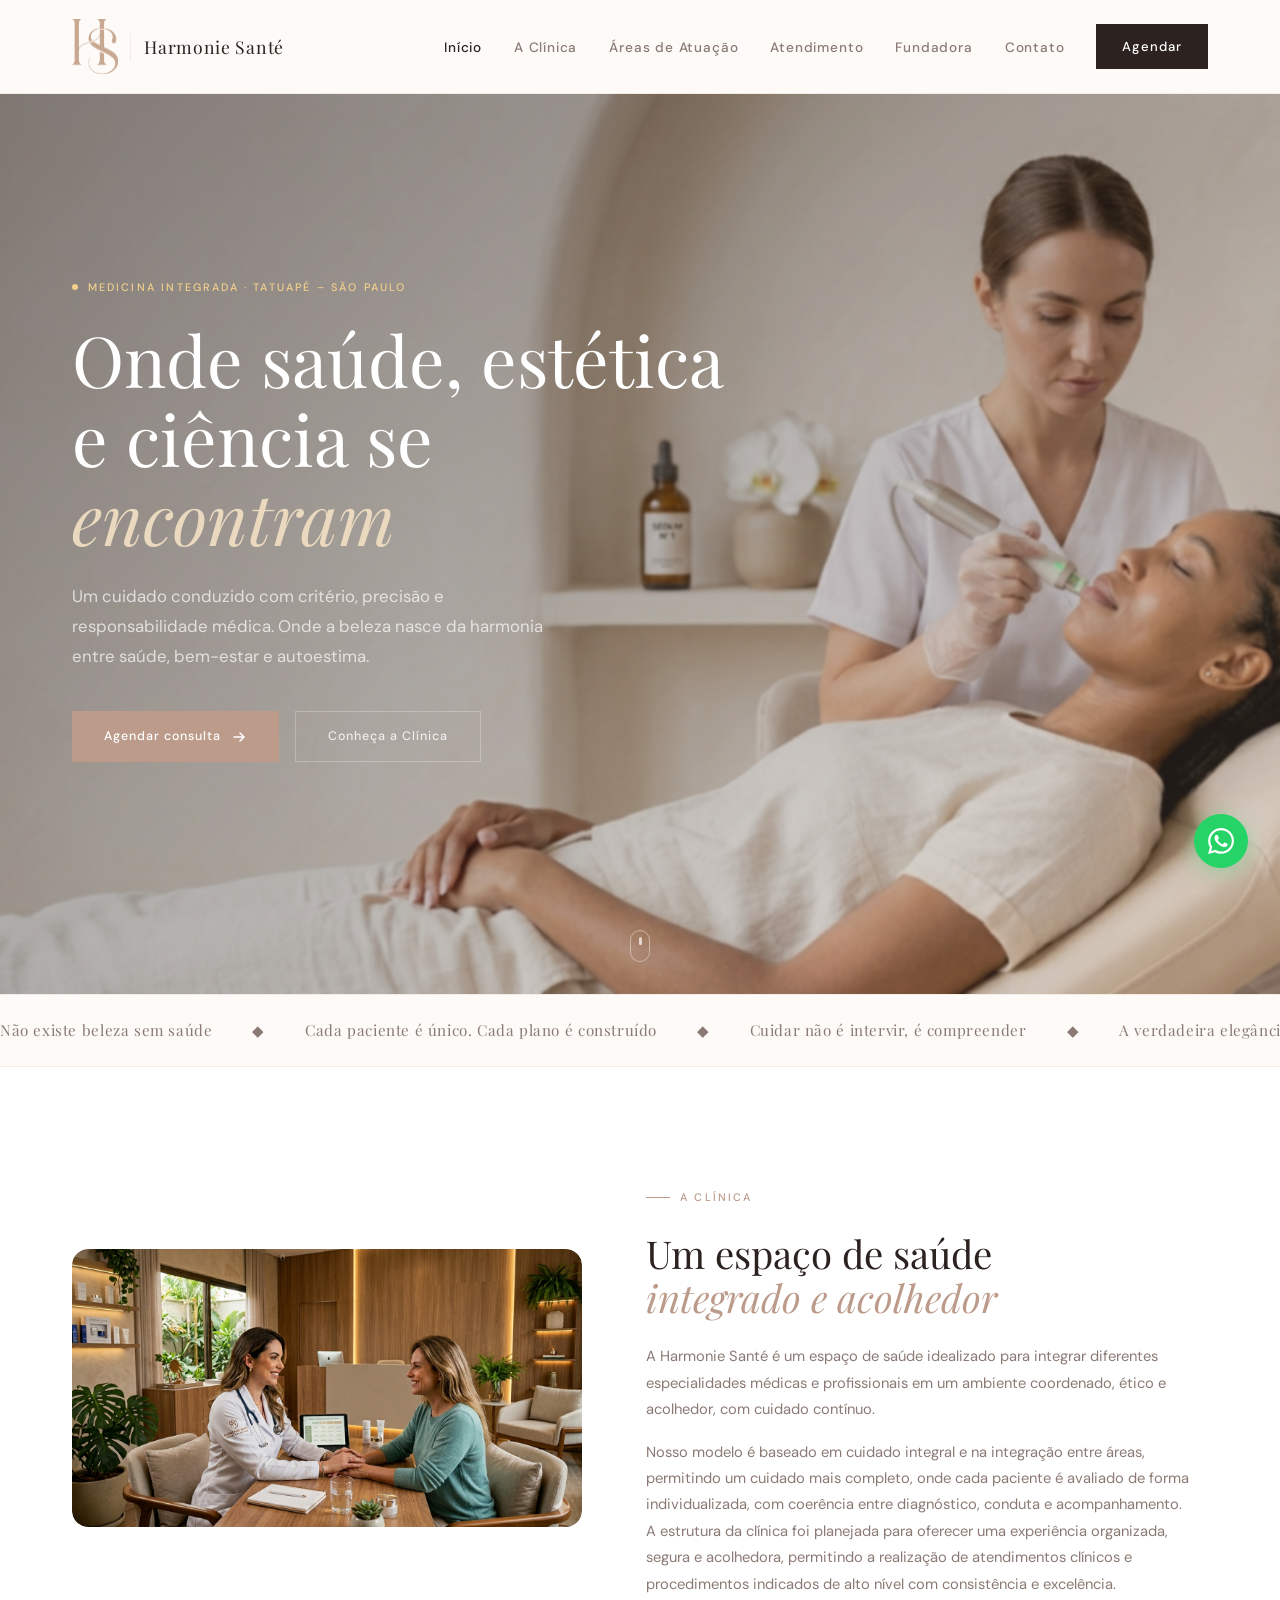
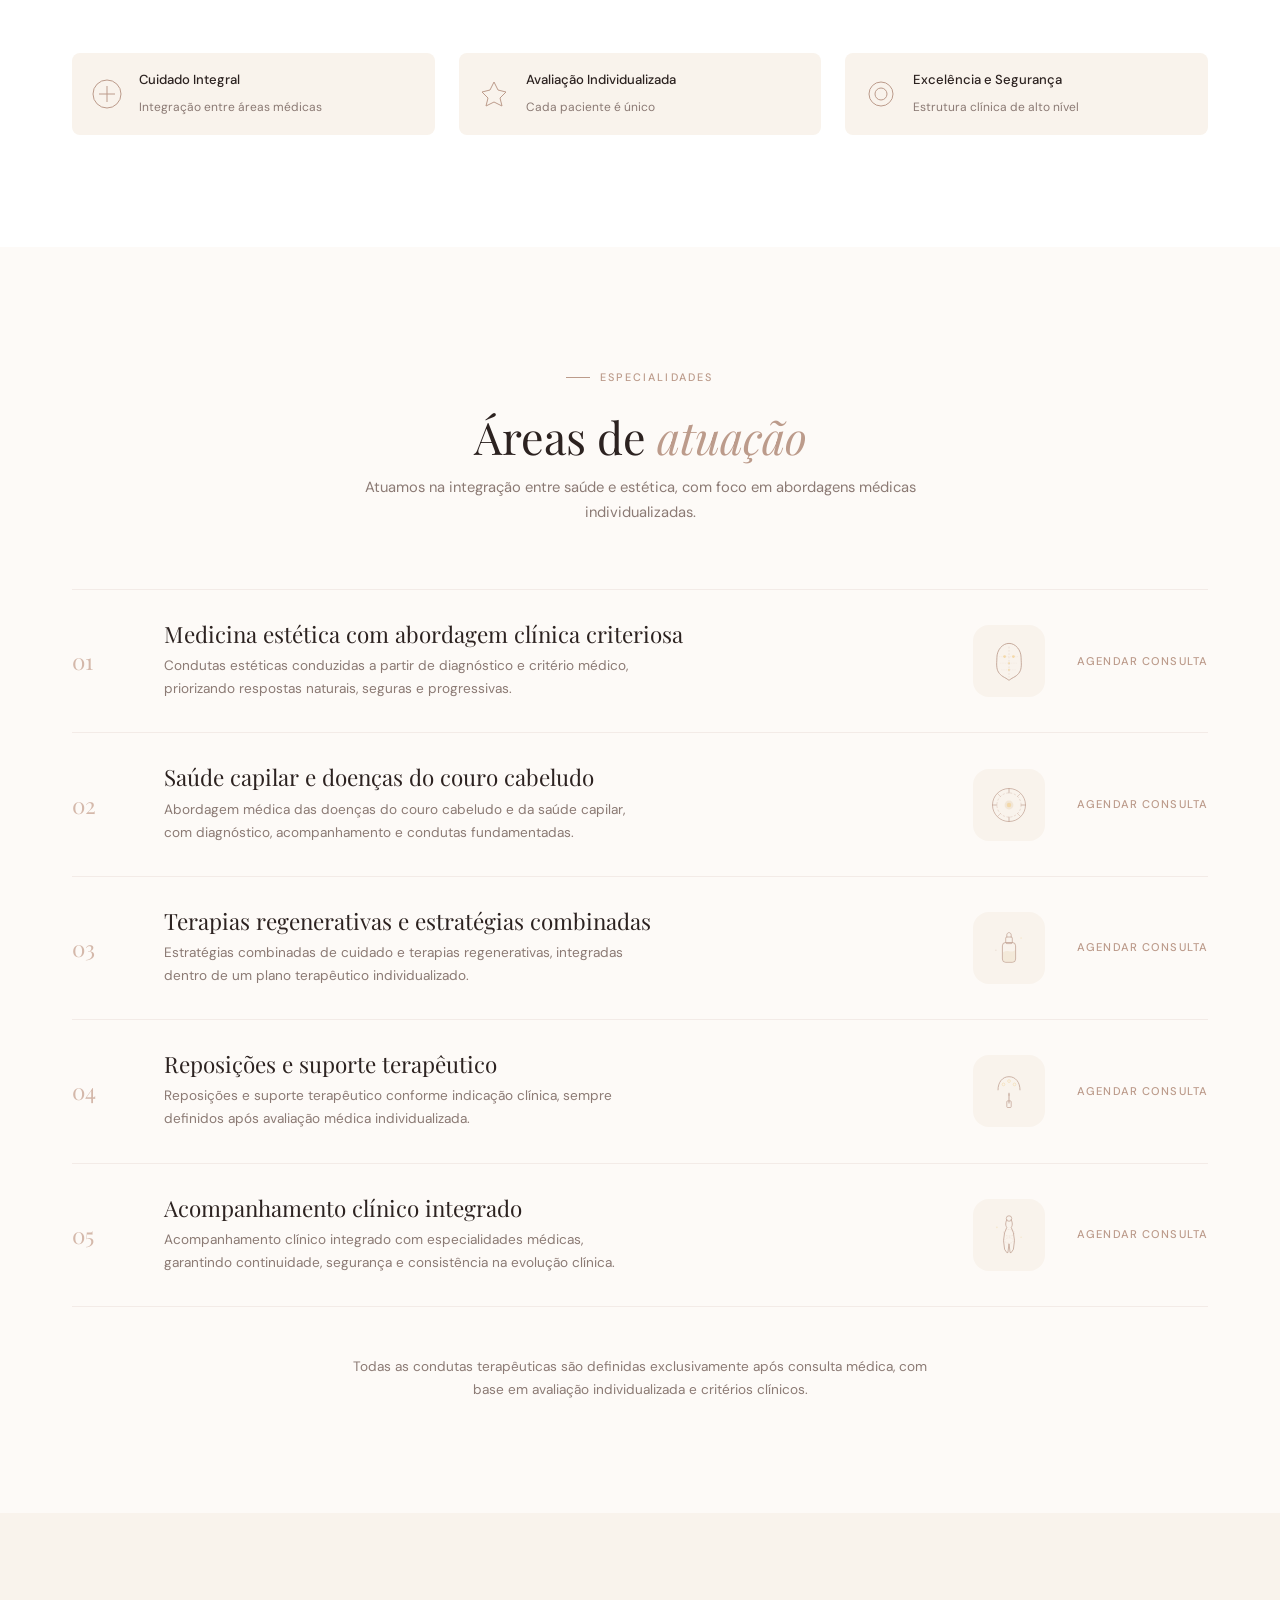
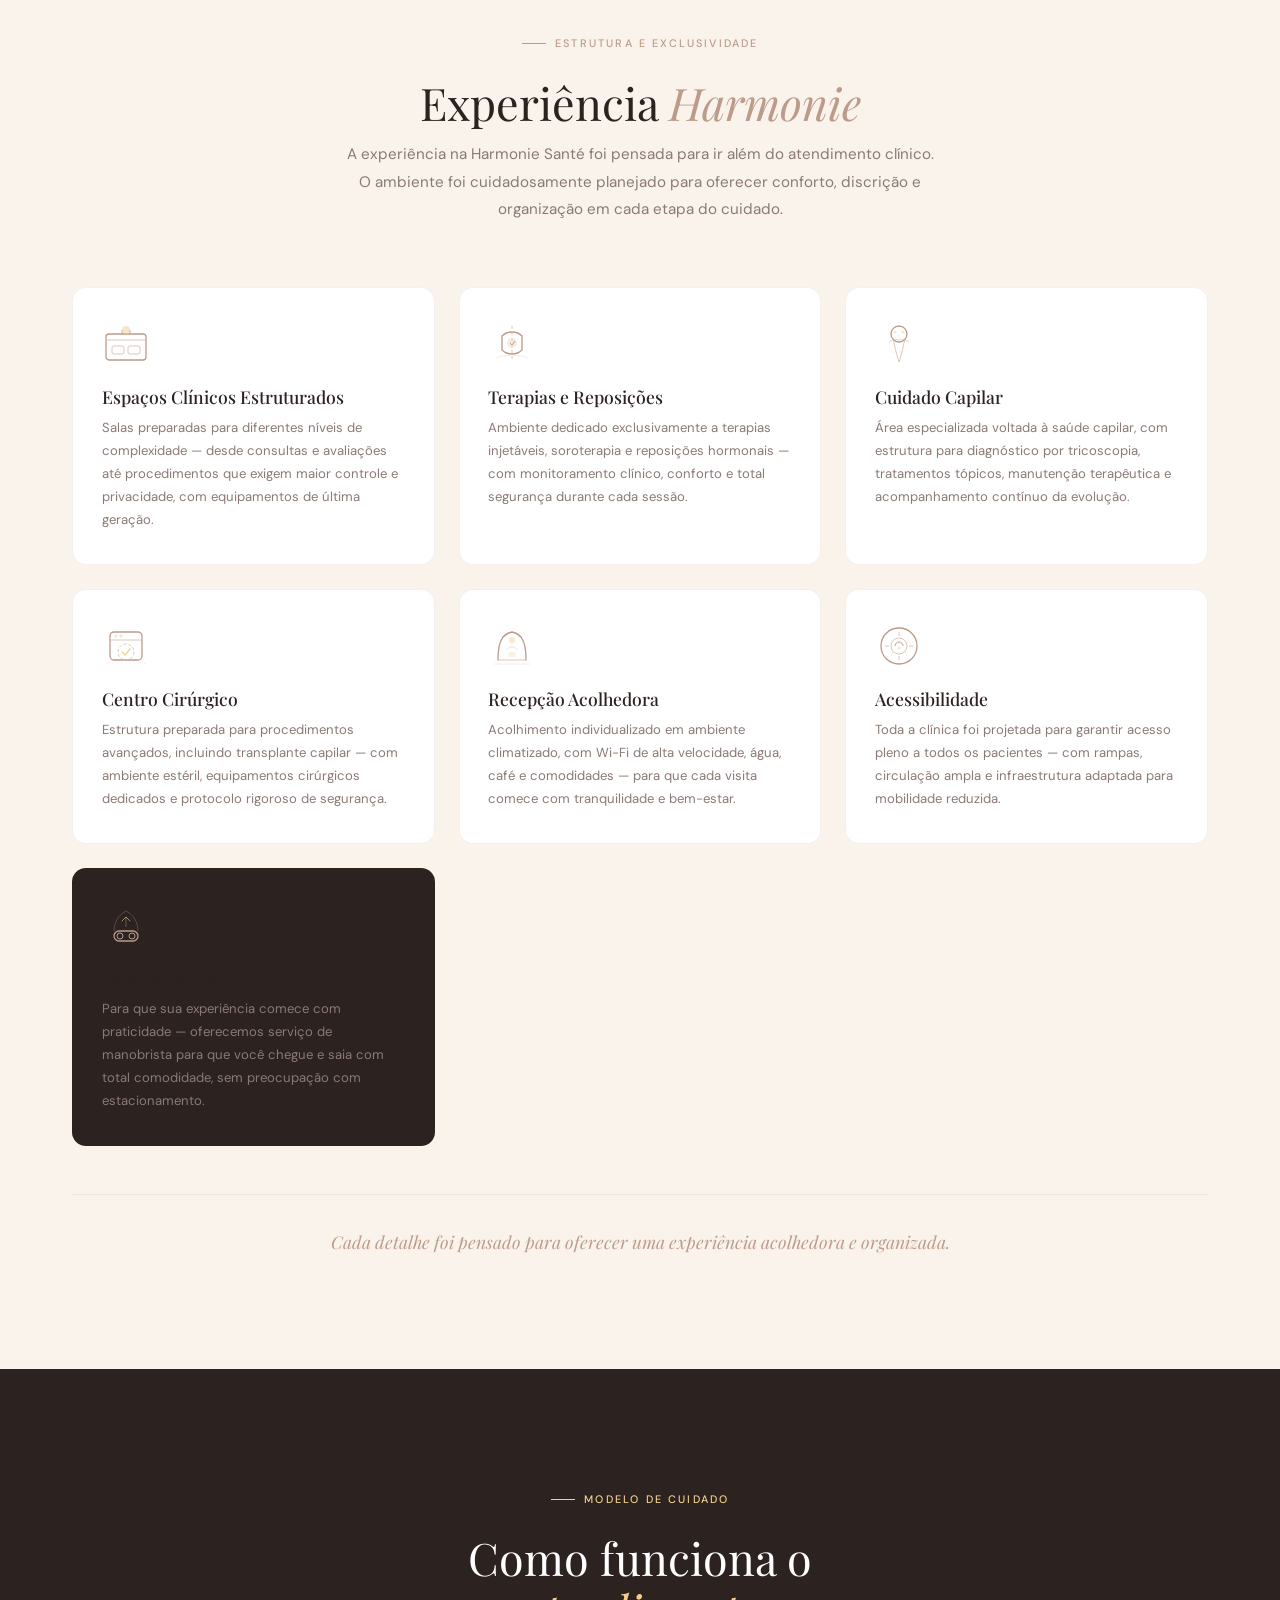
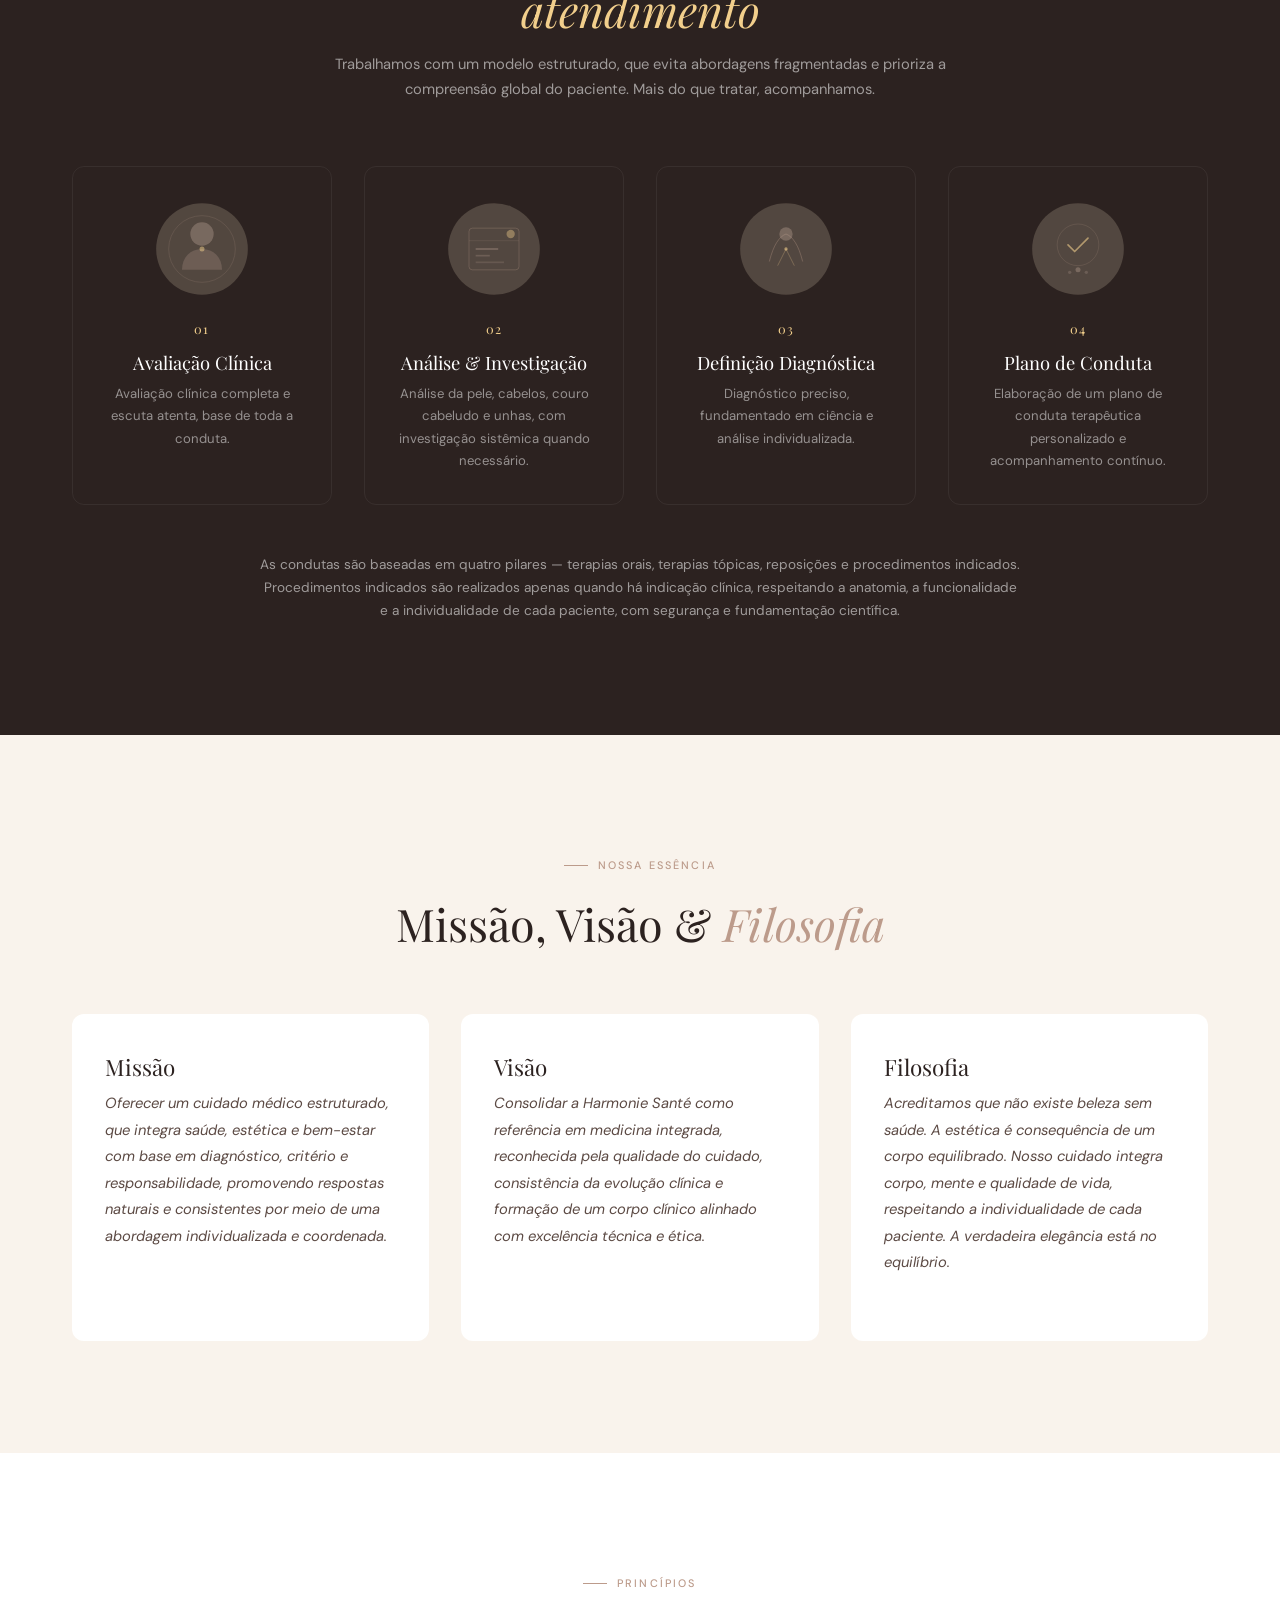
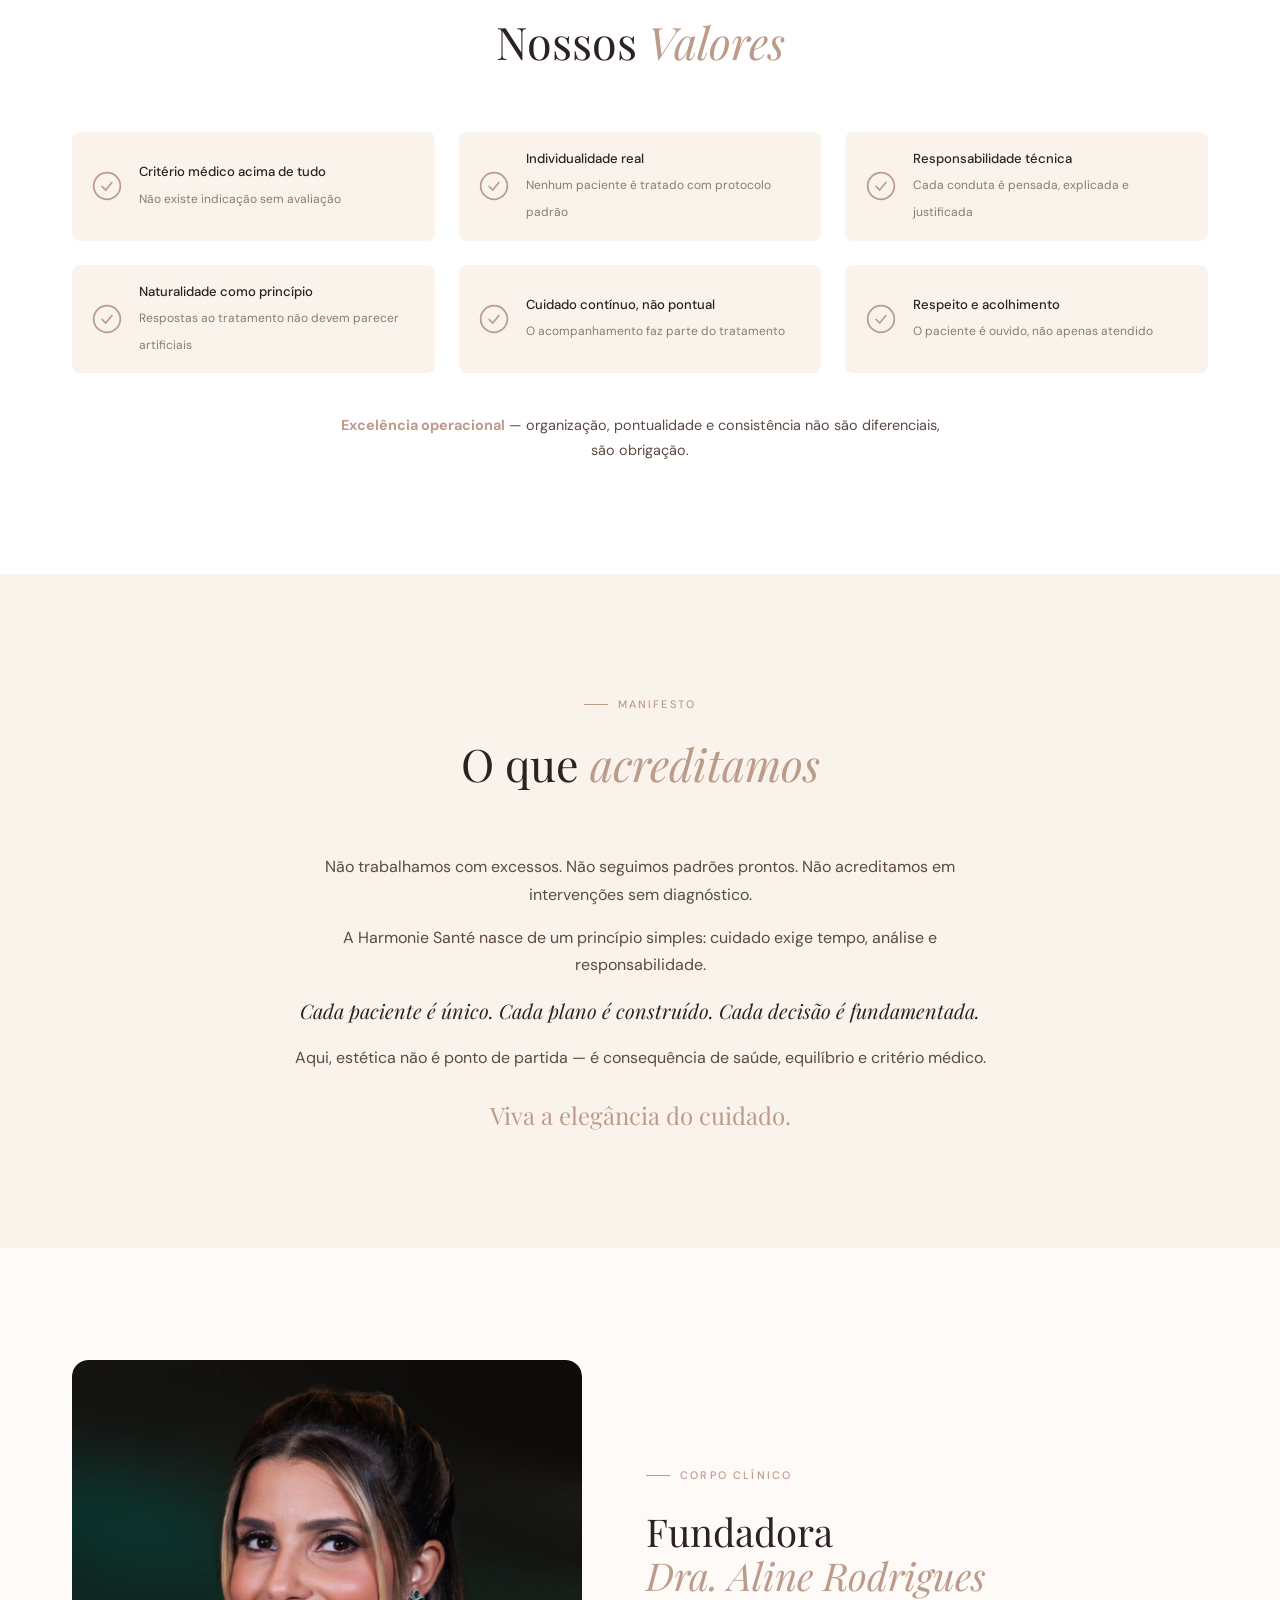
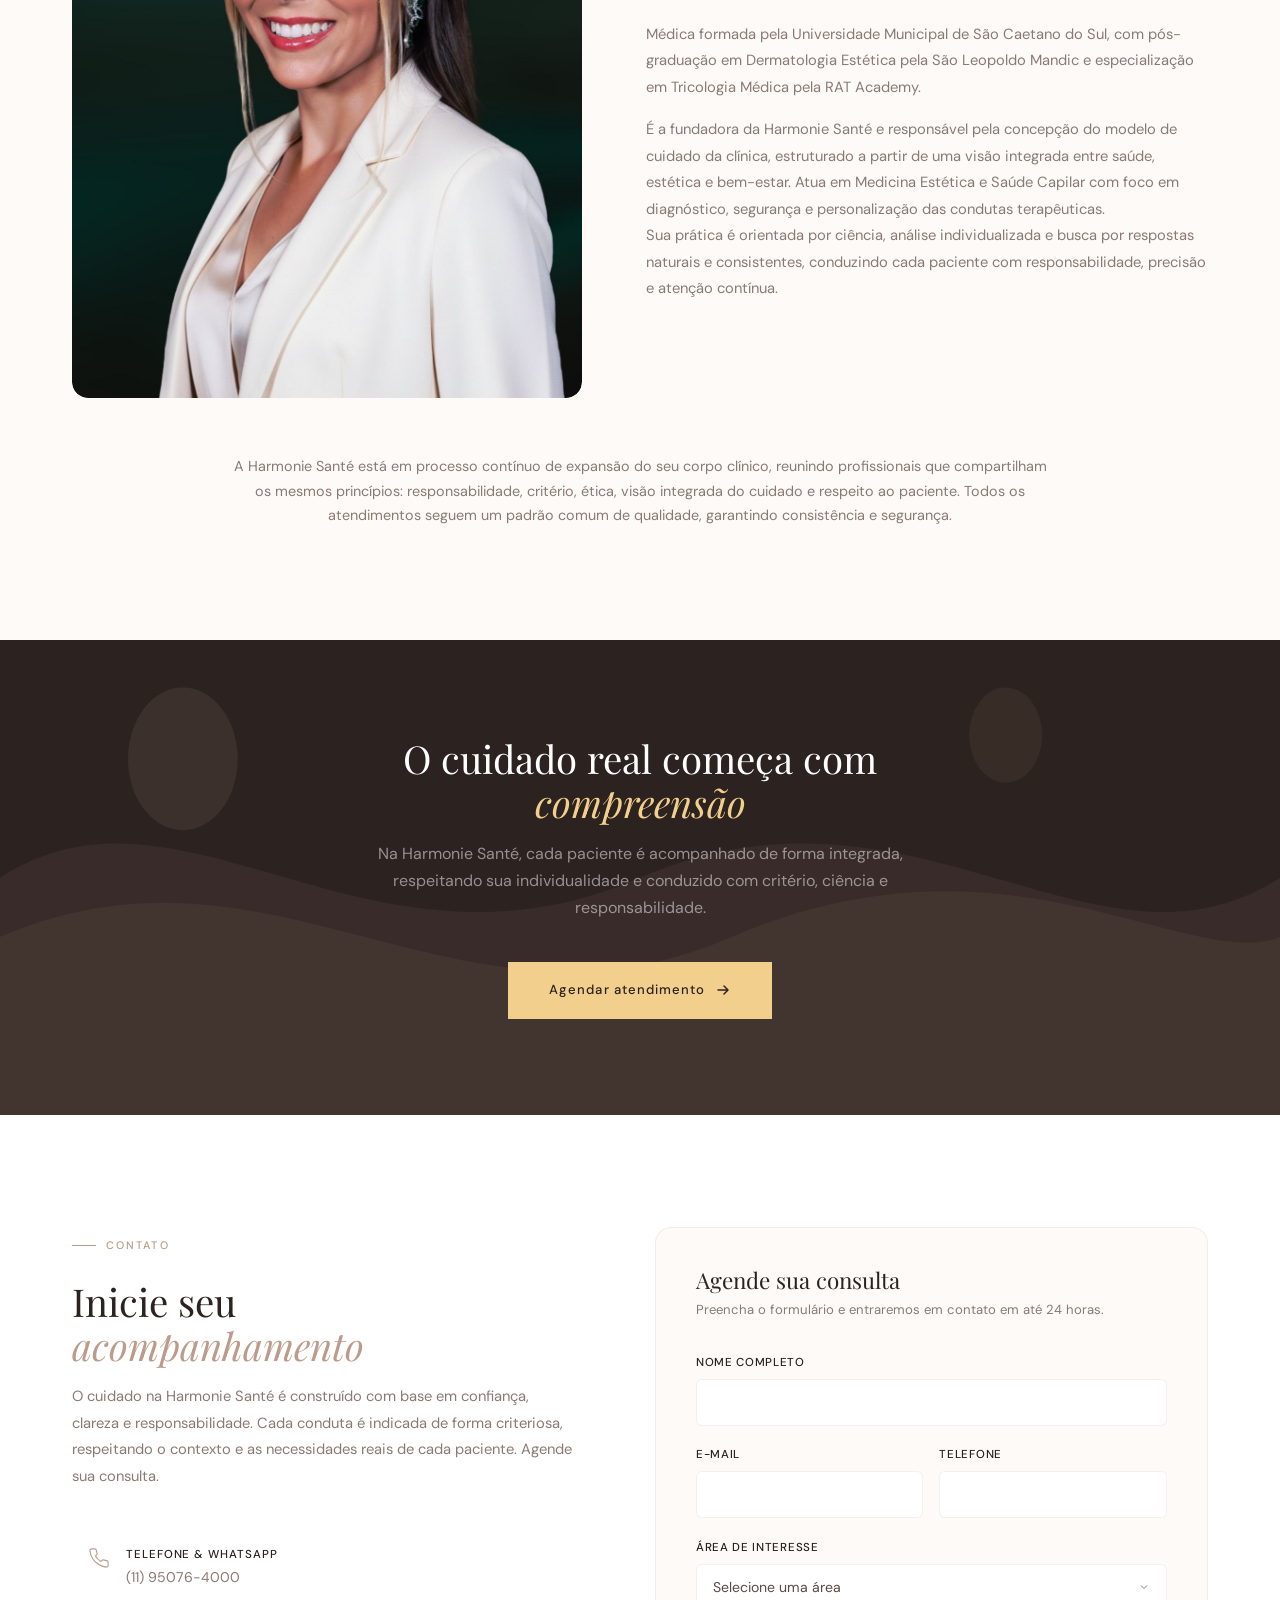
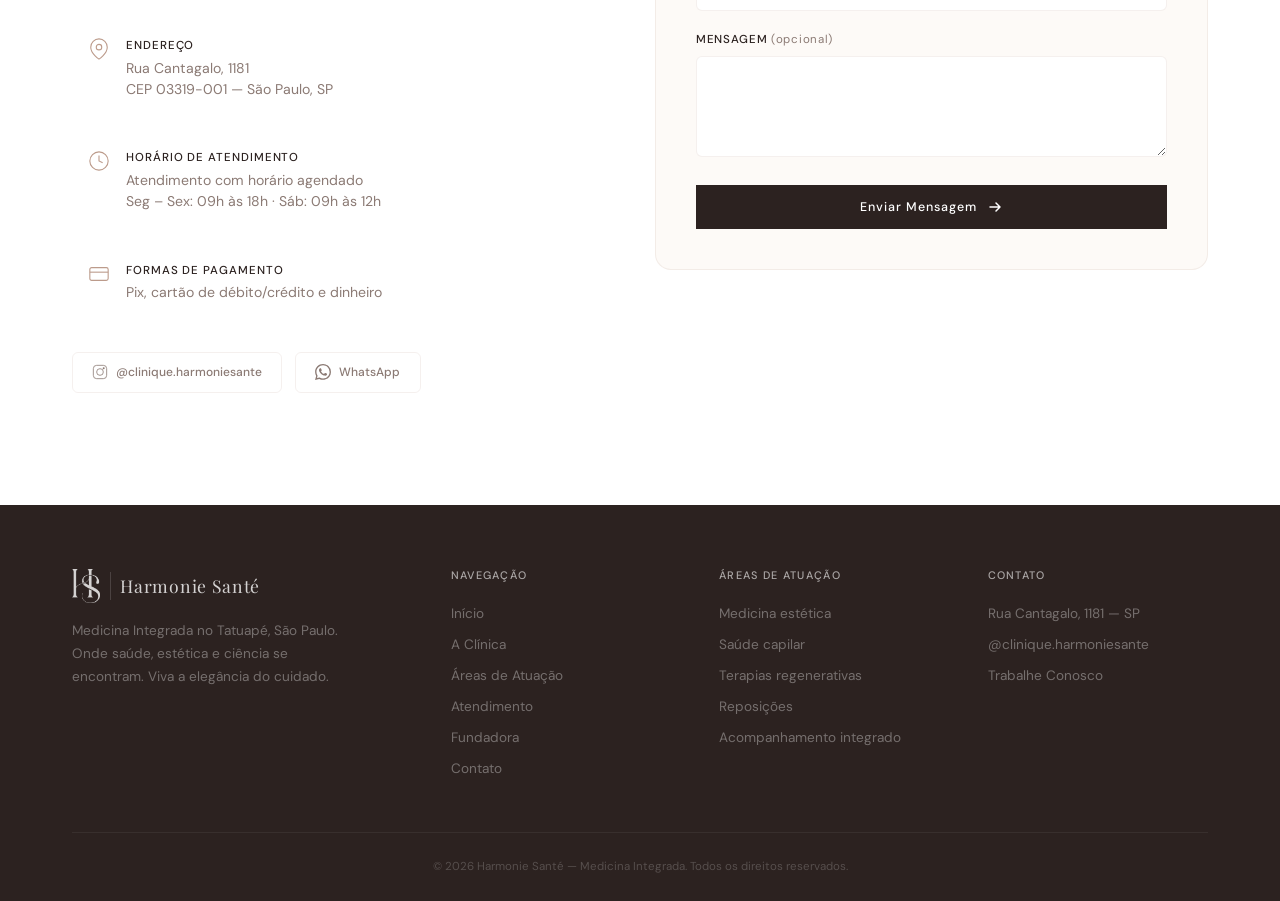
==== site/index.html @ ed38314e "feat: atualiza endereço e WhatsApp da clínica - Endereço: Rua Cantagalo, 1181 - CEP 03319-001 - São " ====
<!DOCTYPE html>
<html lang="pt-BR">
<head>
  <meta charset="UTF-8">
  <meta name="viewport" content="width=device-width, initial-scale=1.0">
  <title>Harmonie Santé | Medicina Integrada</title>
  <meta name="description" content="Harmonie Santé — Medicina Integrada no Tatuapé, São Paulo. Onde saúde, estética e ciência se encontram em um cuidado conduzido com critério, precisão e responsabilidade médica.">
  <meta name="keywords" content="Harmonie Santé, Medicina Integrada, Tatuapé, Clínica Médica, Tricologia Médica, Saúde Capilar, Dra Aline Rodrigues">
  <link rel="preconnect" href="https://fonts.googleapis.com">
  <link rel="preconnect" href="https://fonts.gstatic.com" crossorigin>
  <link href="https://fonts.googleapis.com/css2?family=Playfair+Display:ital,wght@0,300;0,400;0,500;0,600;0,700;1,400;1,500&family=DM+Sans:ital,wght@0,300;0,400;0,500;1,300;1,400&display=swap" rel="stylesheet">
  <link rel="stylesheet" href="css/style.css">
</head>
<body>

  <!-- Cursor Glow -->
  <div class="cursor-glow" id="cursorGlow"></div>

  <!-- Navigation -->
  <header id="header">
    <nav class="navbar">
      <a href="#home" class="logo">
        <img src="../Clínica Aline/Marca dágua/Curva (2).png" alt="Harmonie Santé" class="logo-icon">
        <span class="logo-divider"></span>
        <span class="logo-text">Harmonie Santé</span>
      </a>
      <button class="nav-toggle" id="navToggle" aria-label="Menu">
        <span></span>
        <span></span>
      </button>
      <ul class="nav-links" id="navLinks">
        <li><a href="#home" class="active">Início</a></li>
        <li><a href="#about">A Clínica</a></li>
        <li><a href="#areas">Áreas de Atuação</a></li>
        <li><a href="#method">Atendimento</a></li>
        <li><a href="#fundadora">Fundadora</a></li>
        <li><a href="#contact">Contato</a></li>
      </ul>
      <a href="#contact" class="nav-cta">Agendar</a>
    </nav>
  </header>

  <!-- Mobile Menu Overlay -->
  <div class="mobile-menu" id="mobileMenu">
    <div class="mobile-menu-content">
      <ul>
        <li><a href="#home">Início</a></li>
        <li><a href="#about">A Clínica</a></li>
        <li><a href="#areas">Áreas de Atuação</a></li>
        <li><a href="#method">Atendimento</a></li>
        <li><a href="#fundadora">Fundadora</a></li>
        <li><a href="#contact">Contato</a></li>
      </ul>
      <a href="#contact" class="btn btn-primary">Agendar consulta</a>
    </div>
  </div>

  <!-- Hero Section -->
  <section id="home" class="hero">
    <img src="../Clínica Aline/Marca dágua/Hero 1.png" alt="" class="hero-bg-img" aria-hidden="true">
    <div class="hero-overlay"></div>

    <div class="hero-content" data-reveal>
      <div class="hero-tag">
        <span class="tag-dot"></span>
        Medicina Integrada &middot; Tatuapé – São Paulo
      </div>
      <h1>
        Onde saúde, estética<br>
        e ciência se<br>
        <em>encontram</em>
      </h1>
      <p class="hero-desc">Um cuidado conduzido com critério, precisão e responsabilidade médica. Onde a beleza nasce da harmonia entre saúde, bem-estar e autoestima.</p>
      <div class="hero-btns">
        <a href="#contact" class="btn btn-primary">
          <span>Agendar consulta</span>
          <svg width="16" height="16" viewBox="0 0 16 16" fill="none"><path d="M3 8h10M9 4l4 4-4 4" stroke="currentColor" stroke-width="1.5" stroke-linecap="round" stroke-linejoin="round"/></svg>
        </a>
        <a href="#about" class="btn btn-ghost">Conheça a Clínica</a>
      </div>
    </div>

    <div class="hero-scroll-indicator">
      <div class="scroll-mouse">
        <div class="scroll-dot"></div>
      </div>
    </div>
  </section>

  <!-- Marquee (Slogans) -->
  <div class="marquee-section">
    <div class="marquee-track">
      <div class="marquee-content">
        <span>Não existe beleza sem saúde</span><span class="marquee-dot">◆</span>
        <span>Cada paciente é único. Cada plano é construído</span><span class="marquee-dot">◆</span>
        <span>Cuidar não é intervir, é compreender</span><span class="marquee-dot">◆</span>
        <span>A verdadeira elegância está no equilíbrio</span><span class="marquee-dot">◆</span>
        <span>Não existe beleza sem saúde</span><span class="marquee-dot">◆</span>
        <span>Cada paciente é único. Cada plano é construído</span><span class="marquee-dot">◆</span>
        <span>Cuidar não é intervir, é compreender</span><span class="marquee-dot">◆</span>
        <span>A verdadeira elegância está no equilíbrio</span><span class="marquee-dot">◆</span>
      </div>
    </div>
  </div>

  <!-- A Clínica -->
  <section id="about" class="section about">
    <div class="container">
      <div class="about-top" data-reveal>
        <div class="about-visual">
          <div class="about-card-art">
            <img src="../Clínica Aline/Marca dágua/Onde a ciência.png" alt="Harmonie Santé — onde a ciência encontra a arte do cuidar" class="about-img">
          </div>
        </div>
        <div class="about-text">
          <span class="section-tag">A Clínica</span>
          <h2>Um espaço de saúde<br><em>integrado e acolhedor</em></h2>
          <p class="about-lead">A Harmonie Santé é um espaço de saúde idealizado para integrar diferentes especialidades médicas e profissionais em um ambiente coordenado, ético e acolhedor, com cuidado contínuo.</p>
          <p>Nosso modelo é baseado em cuidado integral e na integração entre áreas, permitindo um cuidado mais completo, onde cada paciente é avaliado de forma individualizada, com coerência entre diagnóstico, conduta e acompanhamento.</p>
          <p>A estrutura da clínica foi planejada para oferecer uma experiência organizada, segura e acolhedora, permitindo a realização de atendimentos clínicos e procedimentos indicados de alto nível com consistência e excelência.</p>
        </div>
      </div>
      <div class="about-features" data-reveal>
        <div class="about-feat">
          <div class="feat-icon">
            <svg viewBox="0 0 32 32" fill="none"><circle cx="16" cy="16" r="14" stroke="currentColor" stroke-width="1"/><path d="M16 8v16M8 16h16" stroke="currentColor" stroke-width="1"/></svg>
          </div>
          <div>
            <strong>Cuidado Integral</strong>
            <span>Integração entre áreas médicas</span>
          </div>
        </div>
        <div class="about-feat">
          <div class="feat-icon">
            <svg viewBox="0 0 32 32" fill="none"><path d="M16 4L20 12L28 14L22 20L24 28L16 24L8 28L10 20L4 14L12 12Z" stroke="currentColor" stroke-width="1" fill="none"/></svg>
          </div>
          <div>
            <strong>Avaliação Individualizada</strong>
            <span>Cada paciente é único</span>
          </div>
        </div>
        <div class="about-feat">
          <div class="feat-icon">
            <svg viewBox="0 0 32 32" fill="none"><rect x="4" y="4" width="24" height="24" rx="12" stroke="currentColor" stroke-width="1"/><circle cx="16" cy="16" r="6" stroke="currentColor" stroke-width="1"/></svg>
          </div>
          <div>
            <strong>Excelência e Segurança</strong>
            <span>Estrutura clínica de alto nível</span>
          </div>
        </div>
      </div>
    </div>
  </section>

  <!-- Áreas de Atuação -->
  <section id="areas" class="section services">
    <div class="container">
      <div class="section-header" data-reveal>
        <span class="section-tag">Especialidades</span>
        <h2>Áreas de <em>atuação</em></h2>
        <p style="font-size:0.92rem;color:var(--text-light);margin-top:0.8rem;">Atuamos na integração entre saúde e estética, com foco em abordagens médicas individualizadas.</p>
      </div>
      <div class="services-list">

        <div class="service-row" data-reveal>
          <div class="service-num">01</div>
          <div class="service-info">
            <h3>Medicina estética com abordagem clínica criteriosa</h3>
            <p>Condutas estéticas conduzidas a partir de diagnóstico e critério médico, priorizando respostas naturais, seguras e progressivas.</p>
          </div>
          <div class="service-icon-wrap">
            <svg class="service-icon" viewBox="0 0 80 80" fill="none" xmlns="http://www.w3.org/2000/svg">
              <path d="M40 8C28 8 18 20 18 34C18 40 17 46 18 52C19 60 24 66 32 70C36 72 38 74 40 75C42 74 44 72 48 70C56 66 61 60 62 52C63 46 62 40 62 34C62 20 52 8 40 8Z" stroke="#BC9B8B" stroke-width="1.5" fill="none"/>
              <line x1="40" y1="14" x2="40" y2="70" stroke="#D4B8AA" stroke-width="0.6" stroke-dasharray="3 3"/>
              <line x1="22" y1="32" x2="58" y2="32" stroke="#D4B8AA" stroke-width="0.5" stroke-dasharray="2 2" opacity="0.5"/>
              <line x1="24" y1="44" x2="56" y2="44" stroke="#D4B8AA" stroke-width="0.5" stroke-dasharray="2 2" opacity="0.5"/>
              <line x1="26" y1="56" x2="54" y2="56" stroke="#D4B8AA" stroke-width="0.5" stroke-dasharray="2 2" opacity="0.5"/>
              <circle cx="32" cy="32" r="2.5" fill="#F2CF8C" opacity="0.7"/>
              <circle cx="48" cy="32" r="2.5" fill="#F2CF8C" opacity="0.7"/>
              <circle cx="40" cy="44" r="2" fill="#F2CF8C" opacity="0.5"/>
              <circle cx="40" cy="56" r="2" fill="#F2CF8C" opacity="0.5"/>
            </svg>
          </div>
          <a href="#contact" class="service-cta">Agendar consulta</a>
        </div>

        <div class="service-row" data-reveal>
          <div class="service-num">02</div>
          <div class="service-info">
            <h3>Saúde capilar e doenças do couro cabeludo</h3>
            <p>Abordagem médica das doenças do couro cabeludo e da saúde capilar, com diagnóstico, acompanhamento e condutas fundamentadas.</p>
          </div>
          <div class="service-icon-wrap">
            <svg class="service-icon" viewBox="0 0 80 80" fill="none" xmlns="http://www.w3.org/2000/svg">
              <circle cx="40" cy="40" r="30" stroke="#BC9B8B" stroke-width="1.2" fill="none"/>
              <circle cx="40" cy="40" r="22" stroke="#D4B8AA" stroke-width="0.8" stroke-dasharray="4 3" fill="none"/>
              <path d="M40 10V18" stroke="#BC9B8B" stroke-width="1.2" stroke-linecap="round"/>
              <path d="M40 62V70" stroke="#BC9B8B" stroke-width="1.2" stroke-linecap="round"/>
              <path d="M10 40H18" stroke="#BC9B8B" stroke-width="1.2" stroke-linecap="round"/>
              <path d="M62 40H70" stroke="#BC9B8B" stroke-width="1.2" stroke-linecap="round"/>
              <path d="M18.8 18.8L24.4 24.4" stroke="#D4B8AA" stroke-width="1" stroke-linecap="round"/>
              <path d="M55.6 55.6L61.2 61.2" stroke="#D4B8AA" stroke-width="1" stroke-linecap="round"/>
              <path d="M18.8 61.2L24.4 55.6" stroke="#D4B8AA" stroke-width="1" stroke-linecap="round"/>
              <path d="M55.6 24.4L61.2 18.8" stroke="#D4B8AA" stroke-width="1" stroke-linecap="round"/>
              <circle cx="40" cy="40" r="8" fill="#EBD9BF" opacity="0.5"/>
              <circle cx="40" cy="40" r="4" fill="#F2CF8C" opacity="0.6"/>
            </svg>
          </div>
          <a href="#contact" class="service-cta">Agendar consulta</a>
        </div>

        <div class="service-row" data-reveal>
          <div class="service-num">03</div>
          <div class="service-info">
            <h3>Terapias regenerativas e estratégias combinadas</h3>
            <p>Estratégias combinadas de cuidado e terapias regenerativas, integradas dentro de um plano terapêutico individualizado.</p>
          </div>
          <div class="service-icon-wrap">
            <svg class="service-icon" viewBox="0 0 80 80" fill="none" xmlns="http://www.w3.org/2000/svg">
              <rect x="28" y="30" width="24" height="36" rx="6" stroke="#BC9B8B" stroke-width="1.3" fill="none"/>
              <rect x="34" y="20" width="12" height="12" rx="2" stroke="#BC9B8B" stroke-width="1.2" fill="none"/>
              <path d="M36 20V16C36 14 38 12 40 12C42 12 44 14 44 16V20" stroke="#BC9B8B" stroke-width="1.2" fill="none" stroke-linecap="round"/>
              <path d="M29 48C29 48 34 44 40 46C46 48 51 44 51 44V60C51 63.3 48.3 66 45 66H35C31.7 66 29 63.3 29 60V48Z" fill="#EBD9BF" opacity="0.4"/>
              <circle cx="62" cy="22" r="1.5" fill="#F2CF8C" opacity="0.3"/>
              <circle cx="16" cy="44" r="1.5" fill="#D4B8AA" opacity="0.3"/>
            </svg>
          </div>
          <a href="#contact" class="service-cta">Agendar consulta</a>
        </div>

        <div class="service-row" data-reveal>
          <div class="service-num">04</div>
          <div class="service-info">
            <h3>Reposições e suporte terapêutico</h3>
            <p>Reposições e suporte terapêutico conforme indicação clínica, sempre definidos após avaliação médica individualizada.</p>
          </div>
          <div class="service-icon-wrap">
            <svg class="service-icon" viewBox="0 0 80 80" fill="none" xmlns="http://www.w3.org/2000/svg">
              <path d="M20 38C20 24 28 14 40 14C52 14 60 24 60 38" stroke="#BC9B8B" stroke-width="1.3" fill="none" stroke-linecap="round"/>
              <line x1="40" y1="44" x2="40" y2="62" stroke="#BC9B8B" stroke-width="1.5" stroke-linecap="round"/>
              <rect x="36" y="58" width="8" height="12" rx="1.5" stroke="#BC9B8B" stroke-width="1.2" fill="none"/>
              <path d="M40 44L38.5 48H41.5L40 44Z" fill="#BC9B8B" opacity="0.6"/>
              <circle cx="30" cy="28" r="2.5" stroke="#F2CF8C" stroke-width="1" fill="none" opacity="0.7"/>
              <circle cx="40" cy="22" r="2.5" stroke="#F2CF8C" stroke-width="1" fill="none" opacity="0.7"/>
              <circle cx="50" cy="28" r="2.5" stroke="#F2CF8C" stroke-width="1" fill="none" opacity="0.7"/>
            </svg>
          </div>
          <a href="#contact" class="service-cta">Agendar consulta</a>
        </div>

        <div class="service-row" data-reveal>
          <div class="service-num">05</div>
          <div class="service-info">
            <h3>Acompanhamento clínico integrado</h3>
            <p>Acompanhamento clínico integrado com especialidades médicas, garantindo continuidade, segurança e consistência na evolução clínica.</p>
          </div>
          <div class="service-icon-wrap">
            <svg class="service-icon" viewBox="0 0 80 80" fill="none" xmlns="http://www.w3.org/2000/svg">
              <path d="M36 12C36 12 34 16 34 20C34 24 36 26 36 26L32 36L30 50L32 66L36 72H38L40 56L42 72H44L48 66L50 50L48 36L44 26C44 26 46 24 46 20C46 16 44 12 44 12" stroke="#BC9B8B" stroke-width="1.3" fill="none" stroke-linecap="round" stroke-linejoin="round"/>
              <circle cx="40" cy="10" r="5" stroke="#BC9B8B" stroke-width="1.2" fill="none"/>
              <ellipse cx="40" cy="36" rx="10" ry="6" stroke="#D4B8AA" stroke-width="0.8" stroke-dasharray="3 2" fill="none" opacity="0.6"/>
              <ellipse cx="40" cy="50" rx="8" ry="5" stroke="#D4B8AA" stroke-width="0.8" stroke-dasharray="3 2" fill="none" opacity="0.5"/>
              <circle cx="18" cy="26" r="1.5" fill="#F2CF8C" opacity="0.35"/>
              <circle cx="62" cy="44" r="1.5" fill="#F2CF8C" opacity="0.3"/>
            </svg>
          </div>
          <a href="#contact" class="service-cta">Agendar consulta</a>
        </div>

      </div>
      <div class="section-header" data-reveal style="margin:3rem auto 0;">
        <p style="font-size:0.85rem;color:var(--text-light);">Todas as condutas terapêuticas são definidas exclusivamente após consulta médica, com base em avaliação individualizada e critérios clínicos.</p>
      </div>
    </div>
  </section>

  <!-- Experiência Harmonie -->
  <section id="experiencia" class="section experiencia">
    <div class="container">
      <div class="section-header" data-reveal>
        <span class="section-tag">Estrutura e Exclusividade</span>
        <h2>Experiência <em>Harmonie</em></h2>
        <p class="experiencia-intro">A experiência na Harmonie Santé foi pensada para ir além do atendimento clínico. O ambiente foi cuidadosamente planejado para oferecer conforto, discrição e organização em cada etapa do cuidado.</p>
      </div>
      <div class="exp-grid">

        <div class="exp-card" data-reveal>
          <div class="exp-icon">
            <svg viewBox="0 0 48 48" fill="none">
              <rect x="4" y="14" width="40" height="26" rx="3" stroke="#BC9B8B" stroke-width="1.3" fill="none"/>
              <path d="M4 20h40" stroke="#D4B8AA" stroke-width="0.8"/>
              <rect x="10" y="26" width="12" height="8" rx="2" stroke="#D4B8AA" stroke-width="0.8" fill="none"/>
              <rect x="26" y="26" width="12" height="8" rx="2" stroke="#D4B8AA" stroke-width="0.8" fill="none"/>
              <circle cx="24" cy="10" r="4" fill="#F2CF8C" opacity="0.5"/>
              <path d="M20 14V10M28 14V10" stroke="#BC9B8B" stroke-width="0.8"/>
            </svg>
          </div>
          <h4>Espaços Clínicos Estruturados</h4>
          <p>Salas preparadas para diferentes níveis de complexidade — desde consultas e avaliações até procedimentos que exigem maior controle e privacidade, com equipamentos de última geração.</p>
        </div>

        <div class="exp-card" data-reveal>
          <div class="exp-icon">
            <svg viewBox="0 0 48 48" fill="none">
              <path d="M24 6V42" stroke="#D4B8AA" stroke-width="0.8" stroke-dasharray="3 3"/>
              <path d="M14 16C14 16 18 12 24 12C30 12 34 16 34 16V30C34 30 30 34 24 34C18 34 14 30 14 30V16Z" stroke="#BC9B8B" stroke-width="1.3" fill="none"/>
              <circle cx="24" cy="23" r="5" fill="#EBD9BF" opacity="0.5"/>
              <path d="M22 23L24 25L27 21" stroke="#BC9B8B" stroke-width="1"/>
              <path d="M8 38C12 36 18 35 24 35C30 35 36 36 40 38" stroke="#F2CF8C" stroke-width="0.8" opacity="0.5"/>
            </svg>
          </div>
          <h4>Terapias e Reposições</h4>
          <p>Ambiente dedicado exclusivamente a terapias injetáveis, soroterapia e reposições hormonais — com monitoramento clínico, conforto e total segurança durante cada sessão.</p>
        </div>

        <div class="exp-card" data-reveal>
          <div class="exp-icon">
            <svg viewBox="0 0 48 48" fill="none">
              <circle cx="24" cy="14" r="8" stroke="#BC9B8B" stroke-width="1.3" fill="none"/>
              <path d="M18 18C20 28 22 36 24 42C26 36 28 28 30 18" stroke="#D4B8AA" stroke-width="0.8" fill="none"/>
              <path d="M14 22C16 20 20 19 24 20C28 19 32 20 34 22" stroke="#BC9B8B" stroke-width="0.8" opacity="0.5"/>
              <circle cx="20" cy="12" r="1.5" fill="#F2CF8C" opacity="0.5"/>
              <circle cx="28" cy="12" r="1.5" fill="#F2CF8C" opacity="0.5"/>
              <circle cx="24" cy="16" r="1" fill="#F2CF8C" opacity="0.4"/>
              <path d="M16 32H32" stroke="#D4B8AA" stroke-width="0.5" stroke-dasharray="2 2" opacity="0.4"/>
            </svg>
          </div>
          <h4>Cuidado Capilar</h4>
          <p>Área especializada voltada à saúde capilar, com estrutura para diagnóstico por tricoscopia, tratamentos tópicos, manutenção terapêutica e acompanhamento contínuo da evolução.</p>
        </div>

        <div class="exp-card" data-reveal>
          <div class="exp-icon">
            <svg viewBox="0 0 48 48" fill="none">
              <rect x="8" y="10" width="32" height="28" rx="4" stroke="#BC9B8B" stroke-width="1.3" fill="none"/>
              <path d="M8 18h32" stroke="#D4B8AA" stroke-width="0.8"/>
              <circle cx="24" cy="30" r="8" stroke="#D4B8AA" stroke-width="0.8" stroke-dasharray="3 2" fill="none"/>
              <path d="M20 30L23 33L28 27" stroke="#F2CF8C" stroke-width="1.2" stroke-linecap="round" stroke-linejoin="round"/>
              <circle cx="14" cy="14" r="1.5" fill="#F2CF8C" opacity="0.5"/>
              <circle cx="19" cy="14" r="1.5" fill="#BC9B8B" opacity="0.3"/>
              <path d="M4 42L12 38M44 42L36 38" stroke="#D4B8AA" stroke-width="0.6" opacity="0.4"/>
            </svg>
          </div>
          <h4>Centro Cirúrgico</h4>
          <p>Estrutura preparada para procedimentos avançados, incluindo transplante capilar — com ambiente estéril, equipamentos cirúrgicos dedicados e protocolo rigoroso de segurança.</p>
        </div>

        <div class="exp-card" data-reveal>
          <div class="exp-icon">
            <svg viewBox="0 0 48 48" fill="none">
              <path d="M10 38C10 20 14 12 24 10C34 12 38 20 38 38" stroke="#BC9B8B" stroke-width="1.3" fill="none" stroke-linecap="round"/>
              <path d="M10 38H38" stroke="#D4B8AA" stroke-width="0.8"/>
              <path d="M18 28C20 26 22 25 24 25C26 25 28 26 30 28" stroke="#D4B8AA" stroke-width="0.8" opacity="0.5"/>
              <rect x="20" y="30" width="8" height="5" rx="2" fill="#EBD9BF" opacity="0.4"/>
              <circle cx="24" cy="18" r="3" fill="#F2CF8C" opacity="0.45"/>
              <path d="M6 42H42" stroke="#BC9B8B" stroke-width="0.6" opacity="0.3"/>
            </svg>
          </div>
          <h4>Recepção Acolhedora</h4>
          <p>Acolhimento individualizado em ambiente climatizado, com Wi-Fi de alta velocidade, água, café e comodidades — para que cada visita comece com tranquilidade e bem-estar.</p>
        </div>

        <div class="exp-card" data-reveal>
          <div class="exp-icon">
            <svg viewBox="0 0 48 48" fill="none">
              <circle cx="24" cy="24" r="18" stroke="#BC9B8B" stroke-width="1.3" fill="none"/>
              <path d="M24 10V14M24 34V38M10 24H14M34 24H38" stroke="#D4B8AA" stroke-width="0.8"/>
              <circle cx="24" cy="24" r="8" stroke="#D4B8AA" stroke-width="0.8" fill="none"/>
              <path d="M20 24C20 21.8 21.8 20 24 20C26.2 20 28 21.8 28 24" stroke="#BC9B8B" stroke-width="1"/>
              <path d="M18 30L16 34M30 30L32 34" stroke="#F2CF8C" stroke-width="0.8" opacity="0.5"/>
              <circle cx="24" cy="26" r="1.5" fill="#F2CF8C" opacity="0.5"/>
            </svg>
          </div>
          <h4>Acessibilidade</h4>
          <p>Toda a clínica foi projetada para garantir acesso pleno a todos os pacientes — com rampas, circulação ampla e infraestrutura adaptada para mobilidade reduzida.</p>
        </div>

        <div class="exp-card exp-card-highlight" data-reveal>
          <div class="exp-icon">
            <svg viewBox="0 0 48 48" fill="none">
              <rect x="12" y="30" width="24" height="10" rx="5" stroke="#BC9B8B" stroke-width="1.3" fill="none"/>
              <circle cx="18" cy="35" r="3" stroke="#D4B8AA" stroke-width="0.8" fill="none"/>
              <circle cx="30" cy="35" r="3" stroke="#D4B8AA" stroke-width="0.8" fill="none"/>
              <path d="M12 30C12 22 16 14 24 10C32 14 36 22 36 30" stroke="#BC9B8B" stroke-width="0.8" fill="none" opacity="0.4"/>
              <path d="M20 20L24 16L28 20" stroke="#F2CF8C" stroke-width="1" stroke-linecap="round" stroke-linejoin="round" opacity="0.6"/>
              <path d="M24 16V26" stroke="#F2CF8C" stroke-width="0.8" opacity="0.4"/>
            </svg>
          </div>
          <h4>Serviço de Valet</h4>
          <p>Para que sua experiência comece com praticidade — oferecemos serviço de manobrista para que você chegue e saia com total comodidade, sem preocupação com estacionamento.</p>
        </div>

      </div>
      <p class="exp-closing" data-reveal>Cada detalhe foi pensado para oferecer uma experiência acolhedora e organizada.</p>
    </div>
  </section>

  <!-- Como Funciona o Atendimento -->
  <section id="method" class="section method">
    <div class="container">
      <div class="method-header" data-reveal>
        <span class="section-tag">Modelo de Cuidado</span>
        <h2>Como funciona o<br><em>atendimento</em></h2>
        <p style="color:rgba(255,255,255,0.55);max-width:640px;margin:1rem auto 0;font-size:0.92rem;">Trabalhamos com um modelo estruturado, que evita abordagens fragmentadas e prioriza a compreensão global do paciente. Mais do que tratar, acompanhamos.</p>
      </div>
      <div class="method-steps">
        <div class="method-step" data-reveal>
          <div class="step-visual">
            <svg viewBox="0 0 120 120" fill="none">
              <circle cx="60" cy="60" r="55" fill="#EBD9BF" opacity="0.2"/>
              <circle cx="60" cy="60" r="40" stroke="#BC9B8B" stroke-width="0.5" opacity="0.4"/>
              <circle cx="60" cy="42" r="14" fill="#D4B8AA" opacity="0.3"/>
              <path d="M36 85C36 70 46 60 60 60C74 60 84 70 84 85" fill="#D4B8AA" opacity="0.2"/>
              <circle cx="60" cy="60" r="3" fill="#F2CF8C" opacity="0.5"/>
            </svg>
          </div>
          <span class="step-num">01</span>
          <h3>Avaliação Clínica</h3>
          <p>Avaliação clínica completa e escuta atenta, base de toda a conduta.</p>
        </div>
        <div class="method-step" data-reveal>
          <div class="step-visual">
            <svg viewBox="0 0 120 120" fill="none">
              <circle cx="60" cy="60" r="55" fill="#EBD9BF" opacity="0.2"/>
              <rect x="30" y="35" width="60" height="50" rx="4" stroke="#BC9B8B" stroke-width="0.8" fill="none" opacity="0.4"/>
              <line x1="30" y1="50" x2="90" y2="50" stroke="#BC9B8B" stroke-width="0.5" opacity="0.3"/>
              <line x1="38" y1="60" x2="65" y2="60" stroke="#D4B8AA" stroke-width="2" opacity="0.3"/>
              <line x1="38" y1="68" x2="55" y2="68" stroke="#D4B8AA" stroke-width="2" opacity="0.2"/>
              <line x1="38" y1="76" x2="72" y2="76" stroke="#D4B8AA" stroke-width="2" opacity="0.15"/>
              <circle cx="80" cy="42" r="5" fill="#F2CF8C" opacity="0.4"/>
            </svg>
          </div>
          <span class="step-num">02</span>
          <h3>Análise & Investigação</h3>
          <p>Análise da pele, cabelos, couro cabeludo e unhas, com investigação sistêmica quando necessário.</p>
        </div>
        <div class="method-step" data-reveal>
          <div class="step-visual">
            <svg viewBox="0 0 120 120" fill="none">
              <circle cx="60" cy="60" r="55" fill="#EBD9BF" opacity="0.2"/>
              <path d="M40 75C45 55 52 45 60 42C68 45 75 55 80 75" stroke="#BC9B8B" stroke-width="0.8" fill="none" opacity="0.5"/>
              <circle cx="60" cy="42" r="8" fill="#D4B8AA" opacity="0.3"/>
              <path d="M50 80L60 60L70 80" stroke="#F2CF8C" stroke-width="0.8" opacity="0.4" fill="none"/>
              <circle cx="60" cy="60" r="2" fill="#F2CF8C" opacity="0.6"/>
            </svg>
          </div>
          <span class="step-num">03</span>
          <h3>Definição Diagnóstica</h3>
          <p>Diagnóstico preciso, fundamentado em ciência e análise individualizada.</p>
        </div>
        <div class="method-step" data-reveal>
          <div class="step-visual">
            <svg viewBox="0 0 120 120" fill="none">
              <circle cx="60" cy="60" r="55" fill="#EBD9BF" opacity="0.2"/>
              <circle cx="60" cy="55" r="25" stroke="#BC9B8B" stroke-width="0.5" opacity="0.4"/>
              <path d="M48 55L56 63L72 47" stroke="#F2CF8C" stroke-width="2" stroke-linecap="round" stroke-linejoin="round" opacity="0.6"/>
              <circle cx="60" cy="85" r="3" fill="#D4B8AA" opacity="0.3"/>
              <circle cx="50" cy="88" r="2" fill="#D4B8AA" opacity="0.2"/>
              <circle cx="70" cy="88" r="2" fill="#D4B8AA" opacity="0.2"/>
            </svg>
          </div>
          <span class="step-num">04</span>
          <h3>Plano de Conduta</h3>
          <p>Elaboração de um plano de conduta terapêutica personalizado e acompanhamento contínuo.</p>
        </div>
      </div>
      <div class="method-header" data-reveal style="margin:3rem auto 0;max-width:760px;">
        <p style="color:rgba(255,255,255,0.55);font-size:0.85rem;">As condutas são baseadas em quatro pilares — terapias orais, terapias tópicas, reposições e procedimentos indicados. Procedimentos indicados são realizados apenas quando há indicação clínica, respeitando a anatomia, a funcionalidade e a individualidade de cada paciente, com segurança e fundamentação científica.</p>
      </div>
    </div>
  </section>

  <!-- Missão, Visão & Filosofia -->
  <section id="essencia" class="section results">
    <div class="container">
      <div class="section-header" data-reveal>
        <span class="section-tag">Nossa Essência</span>
        <h2>Missão, Visão &amp; <em>Filosofia</em></h2>
      </div>
      <div class="results-grid">
        <div class="result-card" data-reveal>
          <h3 style="font-size:1.4rem;margin-bottom:0.6rem;">Missão</h3>
          <p>Oferecer um cuidado médico estruturado, que integra saúde, estética e bem-estar com base em diagnóstico, critério e responsabilidade, promovendo respostas naturais e consistentes por meio de uma abordagem individualizada e coordenada.</p>
        </div>
        <div class="result-card" data-reveal>
          <h3 style="font-size:1.4rem;margin-bottom:0.6rem;">Visão</h3>
          <p>Consolidar a Harmonie Santé como referência em medicina integrada, reconhecida pela qualidade do cuidado, consistência da evolução clínica e formação de um corpo clínico alinhado com excelência técnica e ética.</p>
        </div>
        <div class="result-card" data-reveal>
          <h3 style="font-size:1.4rem;margin-bottom:0.6rem;">Filosofia</h3>
          <p>Acreditamos que não existe beleza sem saúde. A estética é consequência de um corpo equilibrado. Nosso cuidado integra corpo, mente e qualidade de vida, respeitando a individualidade de cada paciente. A verdadeira elegância está no equilíbrio.</p>
        </div>
      </div>
    </div>
  </section>

  <!-- Valores -->
  <section id="valores" class="section about">
    <div class="container">
      <div class="section-header" data-reveal>
        <span class="section-tag">Princípios</span>
        <h2>Nossos <em>Valores</em></h2>
      </div>
      <div class="about-features" data-reveal>
        <div class="about-feat">
          <div class="feat-icon"><svg viewBox="0 0 24 24" fill="none" stroke="currentColor" stroke-width="1.3"><circle cx="12" cy="12" r="10"/><path d="M8 12l3 3 5-6"/></svg></div>
          <div><strong>Critério médico acima de tudo</strong><span>Não existe indicação sem avaliação</span></div>
        </div>
        <div class="about-feat">
          <div class="feat-icon"><svg viewBox="0 0 24 24" fill="none" stroke="currentColor" stroke-width="1.3"><circle cx="12" cy="12" r="10"/><path d="M8 12l3 3 5-6"/></svg></div>
          <div><strong>Individualidade real</strong><span>Nenhum paciente é tratado com protocolo padrão</span></div>
        </div>
        <div class="about-feat">
          <div class="feat-icon"><svg viewBox="0 0 24 24" fill="none" stroke="currentColor" stroke-width="1.3"><circle cx="12" cy="12" r="10"/><path d="M8 12l3 3 5-6"/></svg></div>
          <div><strong>Responsabilidade técnica</strong><span>Cada conduta é pensada, explicada e justificada</span></div>
        </div>
        <div class="about-feat">
          <div class="feat-icon"><svg viewBox="0 0 24 24" fill="none" stroke="currentColor" stroke-width="1.3"><circle cx="12" cy="12" r="10"/><path d="M8 12l3 3 5-6"/></svg></div>
          <div><strong>Naturalidade como princípio</strong><span>Respostas ao tratamento não devem parecer artificiais</span></div>
        </div>
        <div class="about-feat">
          <div class="feat-icon"><svg viewBox="0 0 24 24" fill="none" stroke="currentColor" stroke-width="1.3"><circle cx="12" cy="12" r="10"/><path d="M8 12l3 3 5-6"/></svg></div>
          <div><strong>Cuidado contínuo, não pontual</strong><span>O acompanhamento faz parte do tratamento</span></div>
        </div>
        <div class="about-feat">
          <div class="feat-icon"><svg viewBox="0 0 24 24" fill="none" stroke="currentColor" stroke-width="1.3"><circle cx="12" cy="12" r="10"/><path d="M8 12l3 3 5-6"/></svg></div>
          <div><strong>Respeito e acolhimento</strong><span>O paciente é ouvido, não apenas atendido</span></div>
        </div>
      </div>
      <div class="section-header" data-reveal style="margin:2.5rem auto 0;">
        <p style="font-size:0.9rem;"><strong style="color:var(--primary);">Excelência operacional</strong> — organização, pontualidade e consistência não são diferenciais, são obrigação.</p>
      </div>
    </div>
  </section>

  <!-- Manifesto -->
  <section id="manifesto" class="section results">
    <div class="container">
      <div class="section-header" data-reveal>
        <span class="section-tag">Manifesto</span>
        <h2>O que <em>acreditamos</em></h2>
      </div>
      <div class="section-header" data-reveal style="margin:0 auto;max-width:720px;">
        <p style="font-size:1rem;color:var(--text);">Não trabalhamos com excessos. Não seguimos padrões prontos. Não acreditamos em intervenções sem diagnóstico.</p>
        <p style="margin-top:1rem;">A Harmonie Santé nasce de um princípio simples: cuidado exige tempo, análise e responsabilidade.</p>
        <p style="margin-top:1rem;font-style:italic;font-family:var(--heading);font-size:1.25rem;color:var(--dark);">Cada paciente é único. Cada plano é construído. Cada decisão é fundamentada.</p>
        <p style="margin-top:1rem;">Aqui, estética não é ponto de partida — é consequência de saúde, equilíbrio e critério médico.</p>
        <p style="margin-top:1.5rem;font-family:var(--heading);font-size:1.5rem;color:var(--primary);">Viva a elegância do cuidado.</p>
      </div>
    </div>
  </section>

  <!-- Fundadora -->
  <section id="fundadora" class="section services">
    <div class="container">
      <div class="about-top" data-reveal>
        <div class="about-visual">
          <div class="about-card-art">
            <img src="../Clínica Aline/Dra Aline.jpeg" alt="Dra. Aline Rodrigues — Médica Fundadora da Harmonie Santé" class="about-img">
          </div>
        </div>
        <div class="about-text">
          <span class="section-tag">Corpo Clínico</span>
          <h2>Fundadora<br><em>Dra. Aline Rodrigues</em></h2>
          <p class="about-lead">Médica formada pela Universidade Municipal de São Caetano do Sul, com pós-graduação em Dermatologia Estética pela São Leopoldo Mandic e especialização em Tricologia Médica pela RAT Academy.</p>
          <p>É a fundadora da Harmonie Santé e responsável pela concepção do modelo de cuidado da clínica, estruturado a partir de uma visão integrada entre saúde, estética e bem-estar. Atua em Medicina Estética e Saúde Capilar com foco em diagnóstico, segurança e personalização das condutas terapêuticas.</p>
          <p>Sua prática é orientada por ciência, análise individualizada e busca por respostas naturais e consistentes, conduzindo cada paciente com responsabilidade, precisão e atenção contínua.</p>
        </div>
      </div>
      <div class="section-header" data-reveal style="margin:3rem auto 0;max-width:820px;">
        <p style="font-size:0.9rem;color:var(--text-light);">A Harmonie Santé está em processo contínuo de expansão do seu corpo clínico, reunindo profissionais que compartilham os mesmos princípios: responsabilidade, critério, ética, visão integrada do cuidado e respeito ao paciente. Todos os atendimentos seguem um padrão comum de qualidade, garantindo consistência e segurança.</p>
      </div>
    </div>
  </section>

  <!-- CTA Banner -->
  <section class="section cta-banner">
    <div class="cta-bg">
      <svg class="cta-art" viewBox="0 0 1400 400" fill="none" preserveAspectRatio="none">
        <path d="M0 200C200 100 400 300 700 200C1000 100 1200 300 1400 200V400H0Z" fill="#BC9B8B" opacity="0.08"/>
        <path d="M0 250C300 150 500 350 800 250C1100 150 1300 280 1400 250V400H0Z" fill="#F2CF8C" opacity="0.05"/>
        <circle cx="200" cy="100" r="60" fill="#EBD9BF" opacity="0.08"/>
        <circle cx="1100" cy="80" r="40" fill="#F2CF8C" opacity="0.06"/>
      </svg>
    </div>
    <div class="container">
      <div class="cta-inner" data-reveal>
        <h2>O cuidado real começa com <em>compreensão</em></h2>
        <p>Na Harmonie Santé, cada paciente é acompanhado de forma integrada, respeitando sua individualidade e conduzido com critério, ciência e responsabilidade.</p>
        <a href="#contact" class="btn btn-primary btn-lg">
          <span>Agendar atendimento</span>
          <svg width="16" height="16" viewBox="0 0 16 16" fill="none"><path d="M3 8h10M9 4l4 4-4 4" stroke="currentColor" stroke-width="1.5" stroke-linecap="round" stroke-linejoin="round"/></svg>
        </a>
      </div>
    </div>
  </section>

  <!-- Contact Section -->
  <section id="contact" class="section contact">
    <div class="container">
      <div class="contact-layout">
        <div class="contact-left" data-reveal>
          <span class="section-tag">Contato</span>
          <h2>Inicie seu<br><em>acompanhamento</em></h2>
          <p>O cuidado na Harmonie Santé é construído com base em confiança, clareza e responsabilidade. Cada conduta é indicada de forma criteriosa, respeitando o contexto e as necessidades reais de cada paciente. Agende sua consulta.</p>
          <div class="contact-cards">
            <div class="contact-card">
              <svg viewBox="0 0 24 24" fill="none" stroke="currentColor" stroke-width="1.2"><path d="M22 16.92v3a2 2 0 01-2.18 2 19.79 19.79 0 01-8.63-3.07 19.5 19.5 0 01-6-6 19.79 19.79 0 01-3.07-8.67A2 2 0 014.11 2h3a2 2 0 012 1.72c.127.96.361 1.903.7 2.81a2 2 0 01-.45 2.11L8.09 9.91a16 16 0 006 6l1.27-1.27a2 2 0 012.11-.45c.907.339 1.85.573 2.81.7A2 2 0 0122 16.92z"/></svg>
              <div>
                <strong>Telefone &amp; WhatsApp</strong>
                <p>(11) 95076-4000</p>
              </div>
            </div>
            <div class="contact-card">
              <svg viewBox="0 0 24 24" fill="none" stroke="currentColor" stroke-width="1.2"><path d="M21 10c0 7-9 13-9 13s-9-6-9-13a9 9 0 0118 0z"/><circle cx="12" cy="10" r="3"/></svg>
              <div>
                <strong>Endereço</strong>
                <p>Rua Cantagalo, 1181<br>CEP 03319-001 — São Paulo, SP</p>
              </div>
            </div>
            <div class="contact-card">
              <svg viewBox="0 0 24 24" fill="none" stroke="currentColor" stroke-width="1.2"><circle cx="12" cy="12" r="10"/><polyline points="12 6 12 12 16 14"/></svg>
              <div>
                <strong>Horário de Atendimento</strong>
                <p>Atendimento com horário agendado<br>Seg – Sex: 09h às 18h &middot; Sáb: 09h às 12h</p>
              </div>
            </div>
            <div class="contact-card">
              <svg viewBox="0 0 24 24" fill="none" stroke="currentColor" stroke-width="1.2"><rect x="2" y="5" width="20" height="14" rx="2"/><line x1="2" y1="10" x2="22" y2="10"/></svg>
              <div>
                <strong>Formas de Pagamento</strong>
                <p>Pix, cartão de débito/crédito e dinheiro</p>
              </div>
            </div>
          </div>
          <div class="social-row">
            <a href="https://www.instagram.com/clinique.harmoniesante/" target="_blank" rel="noopener" class="social-btn" aria-label="Instagram @clinique.harmoniesante">
              <svg viewBox="0 0 24 24" fill="none" stroke="currentColor" stroke-width="1.2"><rect x="2" y="2" width="20" height="20" rx="5"/><circle cx="12" cy="12" r="5"/><circle cx="17.5" cy="6.5" r="1.5" fill="currentColor" stroke="none"/></svg>
              <span>@clinique.harmoniesante</span>
            </a>
            <a href="https://wa.me/5511950764000" target="_blank" rel="noopener" class="social-btn" aria-label="WhatsApp">
              <svg viewBox="0 0 24 24" fill="currentColor"><path d="M17.472 14.382c-.297-.149-1.758-.867-2.03-.967-.273-.099-.471-.148-.67.15-.197.297-.767.966-.94 1.164-.173.199-.347.223-.644.075-.297-.15-1.255-.463-2.39-1.475-.883-.788-1.48-1.761-1.653-2.059-.173-.297-.018-.458.13-.606.134-.133.298-.347.446-.52.149-.174.198-.298.298-.497.099-.198.05-.371-.025-.52-.075-.149-.669-1.612-.916-2.207-.242-.579-.487-.5-.669-.51-.173-.008-.371-.01-.57-.01-.198 0-.52.074-.792.372-.272.297-1.04 1.016-1.04 2.479 0 1.462 1.065 2.875 1.213 3.074.149.198 2.096 3.2 5.077 4.487.709.306 1.262.489 1.694.625.712.227 1.36.195 1.871.118.571-.085 1.758-.719 2.006-1.413.248-.694.248-1.289.173-1.413-.074-.124-.272-.198-.57-.347m-5.421 7.403h-.004a9.87 9.87 0 01-5.031-1.378l-.361-.214-3.741.982.998-3.648-.235-.374a9.86 9.86 0 01-1.51-5.26c.001-5.45 4.436-9.884 9.888-9.884 2.64 0 5.122 1.03 6.988 2.898a9.825 9.825 0 012.893 6.994c-.003 5.45-4.437 9.884-9.885 9.884m8.413-18.297A11.815 11.815 0 0012.05 0C5.495 0 .16 5.335.157 11.892c0 2.096.547 4.142 1.588 5.945L.057 24l6.305-1.654a11.882 11.882 0 005.683 1.448h.005c6.554 0 11.89-5.335 11.893-11.893a11.821 11.821 0 00-3.48-8.413z"/></svg>
              <span>WhatsApp</span>
            </a>
          </div>
        </div>
        <div class="contact-right" data-reveal>
          <form class="contact-form" id="contactForm">
            <div class="form-header">
              <h3>Agende sua consulta</h3>
              <p>Preencha o formulário e entraremos em contato em até 24 horas.</p>
            </div>
            <div class="form-group">
              <label for="name">Nome completo</label>
              <input type="text" id="name" name="name" required>
            </div>
            <div class="form-row">
              <div class="form-group">
                <label for="email">E-mail</label>
                <input type="email" id="email" name="email" required>
              </div>
              <div class="form-group">
                <label for="phone">Telefone</label>
                <input type="tel" id="phone" name="phone" required>
              </div>
            </div>
            <div class="form-group">
              <label for="service">Área de interesse</label>
              <select id="service" name="service" required>
                <option value="" disabled selected>Selecione uma área</option>
                <option value="Medicina estética">Medicina estética</option>
                <option value="Saúde capilar">Saúde capilar e couro cabeludo</option>
                <option value="Terapias regenerativas">Terapias regenerativas</option>
                <option value="Reposições">Reposições e suporte terapêutico</option>
                <option value="Acompanhamento clínico">Acompanhamento clínico integrado</option>
                <option value="Trabalhe conosco">Trabalhe conosco</option>
                <option value="Outro">Outro</option>
              </select>
            </div>
            <div class="form-group">
              <label for="message">Mensagem <span>(opcional)</span></label>
              <textarea id="message" name="message" rows="4"></textarea>
            </div>
            <button type="submit" class="btn btn-primary btn-full">
              <span>Enviar Mensagem</span>
              <svg width="16" height="16" viewBox="0 0 16 16" fill="none"><path d="M3 8h10M9 4l4 4-4 4" stroke="currentColor" stroke-width="1.5" stroke-linecap="round" stroke-linejoin="round"/></svg>
            </button>
          </form>
        </div>
      </div>
    </div>
  </section>

  <!-- Footer -->
  <footer class="footer">
    <div class="container">
      <div class="footer-grid">
        <div class="footer-brand">
          <div class="footer-logo">
            <img src="../Clínica Aline/Marca dágua/Curva (2).png" alt="Harmonie Santé" class="logo-icon footer-logo-icon">
            <span class="logo-divider"></span>
            <span class="logo-text">Harmonie Santé</span>
          </div>
          <p>Medicina Integrada no Tatuapé, São Paulo. Onde saúde, estética e ciência se encontram. Viva a elegância do cuidado.</p>
        </div>
        <div class="footer-col">
          <h4>Navegação</h4>
          <a href="#home">Início</a>
          <a href="#about">A Clínica</a>
          <a href="#areas">Áreas de Atuação</a>
          <a href="#method">Atendimento</a>
          <a href="#fundadora">Fundadora</a>
          <a href="#contact">Contato</a>
        </div>
        <div class="footer-col">
          <h4>Áreas de Atuação</h4>
          <a href="#areas">Medicina estética</a>
          <a href="#areas">Saúde capilar</a>
          <a href="#areas">Terapias regenerativas</a>
          <a href="#areas">Reposições</a>
          <a href="#areas">Acompanhamento integrado</a>
        </div>
        <div class="footer-col">
          <h4>Contato</h4>
          <a href="#contact">Rua Cantagalo, 1181 — SP</a>
          <a href="https://www.instagram.com/clinique.harmoniesante/" target="_blank" rel="noopener">@clinique.harmoniesante</a>
          <a href="mailto:contato@harmoniesante.com.br?subject=Trabalhe%20Conosco%20-%20Harmonie%20Santé">Trabalhe Conosco</a>
        </div>
      </div>
      <div class="footer-bottom">
        <p>&copy; 2026 Harmonie Santé &mdash; Medicina Integrada. Todos os direitos reservados.</p>
      </div>
    </div>
  </footer>

  <!-- WhatsApp Float -->
  <a href="https://wa.me/5511950764000" class="whatsapp-float" target="_blank" rel="noopener" aria-label="WhatsApp">
    <svg viewBox="0 0 24 24" fill="currentColor"><path d="M17.472 14.382c-.297-.149-1.758-.867-2.03-.967-.273-.099-.471-.148-.67.15-.197.297-.767.966-.94 1.164-.173.199-.347.223-.644.075-.297-.15-1.255-.463-2.39-1.475-.883-.788-1.48-1.761-1.653-2.059-.173-.297-.018-.458.13-.606.134-.133.298-.347.446-.52.149-.174.198-.298.298-.497.099-.198.05-.371-.025-.52-.075-.149-.669-1.612-.916-2.207-.242-.579-.487-.5-.669-.51-.173-.008-.371-.01-.57-.01-.198 0-.52.074-.792.372-.272.297-1.04 1.016-1.04 2.479 0 1.462 1.065 2.875 1.213 3.074.149.198 2.096 3.2 5.077 4.487.709.306 1.262.489 1.694.625.712.227 1.36.195 1.871.118.571-.085 1.758-.719 2.006-1.413.248-.694.248-1.289.173-1.413-.074-.124-.272-.198-.57-.347m-5.421 7.403h-.004a9.87 9.87 0 01-5.031-1.378l-.361-.214-3.741.982.998-3.648-.235-.374a9.86 9.86 0 01-1.51-5.26c.001-5.45 4.436-9.884 9.888-9.884 2.64 0 5.122 1.03 6.988 2.898a9.825 9.825 0 012.893 6.994c-.003 5.45-4.437 9.884-9.885 9.884m8.413-18.297A11.815 11.815 0 0012.05 0C5.495 0 .16 5.335.157 11.892c0 2.096.547 4.142 1.588 5.945L.057 24l6.305-1.654a11.882 11.882 0 005.683 1.448h.005c6.554 0 11.89-5.335 11.893-11.893a11.821 11.821 0 00-3.48-8.413z"/></svg>
  </a>

  <script src="js/main.js"></script>
</body>
</html>
---- site/css/style.css ----
/* ============================================
   HARMONIE SANTÉ — V2 Editorial Luxury
   ============================================ */

:root {
  --primary: #BC9B8B;
  --primary-dark: #A07E6E;
  --primary-light: #D4B8AA;
  --secondary: #EBD9BF;
  --secondary-light: #F5EDE0;
  --accent: #F2CF8C;
  --dark: #2C2220;
  --dark-soft: #4A3B37;
  --text: #5C4A44;
  --text-light: #8B7A74;
  --white: #FFFFFF;
  --off-white: #FDFAF7;
  --cream: #F9F3EC;
  --border: rgba(188, 155, 139, 0.15);

  --heading: 'Playfair Display', Georgia, serif;
  --body: 'DM Sans', -apple-system, sans-serif;

  --ease: cubic-bezier(0.25, 0.46, 0.45, 0.94);
  --ease-out: cubic-bezier(0.16, 1, 0.3, 1);
  --duration: 0.5s;
}

/* === Reset === */
*, *::before, *::after { margin: 0; padding: 0; box-sizing: border-box; }

html {
  scroll-behavior: smooth;
  font-size: 16px;
}

body {
  font-family: var(--body);
  font-weight: 400;
  color: var(--text);
  background: var(--off-white);
  line-height: 1.7;
  overflow-x: hidden;
  -webkit-font-smoothing: antialiased;
}

img { max-width: 100%; display: block; }
a { text-decoration: none; color: inherit; }
ul { list-style: none; }

::selection {
  background: var(--primary);
  color: var(--white);
}

/* === Cursor Glow === */
.cursor-glow {
  position: fixed;
  width: 300px;
  height: 300px;
  border-radius: 50%;
  background: radial-gradient(circle, rgba(188,155,139,0.06) 0%, transparent 70%);
  pointer-events: none;
  z-index: 0;
  transform: translate(-50%, -50%);
  transition: transform 0.1s linear;
  display: none;
}

@media (hover: hover) {
  .cursor-glow { display: block; }
}

/* === Container === */
.container {
  max-width: 1200px;
  margin: 0 auto;
  padding: 0 2rem;
}

/* === Typography === */
h1, h2, h3, h4 {
  font-family: var(--heading);
  font-weight: 400;
  color: var(--dark);
  line-height: 1.15;
}

h2 em, h1 em {
  font-style: italic;
  color: var(--primary);
}

.section-tag {
  display: inline-flex;
  align-items: center;
  gap: 0.6rem;
  font-size: 0.68rem;
  font-weight: 500;
  letter-spacing: 0.2em;
  text-transform: uppercase;
  color: var(--primary);
  margin-bottom: 1.5rem;
}

.section-tag::before {
  content: '';
  width: 24px;
  height: 1px;
  background: var(--primary);
}

.section-header {
  text-align: center;
  max-width: 600px;
  margin: 0 auto 4rem;
}

.section-header h2 {
  font-size: clamp(2rem, 3.5vw, 3rem);
}

/* === Buttons === */
.btn {
  display: inline-flex;
  align-items: center;
  gap: 0.6rem;
  font-family: var(--body);
  font-size: 0.78rem;
  font-weight: 500;
  letter-spacing: 0.08em;
  padding: 0.9rem 2rem;
  border: none;
  cursor: pointer;
  transition: all var(--duration) var(--ease);
  position: relative;
}

.btn-primary {
  background: var(--dark);
  color: var(--white);
}

.btn-primary:hover {
  background: var(--primary-dark);
  transform: translateY(-2px);
  box-shadow: 0 8px 25px rgba(44, 34, 32, 0.15);
}

.btn-primary svg { transition: transform 0.3s var(--ease); }
.btn-primary:hover svg { transform: translateX(3px); }

.btn-ghost {
  background: transparent;
  color: var(--text);
  border: 1px solid var(--border);
  padding: 0.85rem 2rem;
}

.btn-ghost:hover {
  border-color: var(--primary);
  color: var(--primary);
}

.btn-lg { padding: 1.1rem 2.6rem; font-size: 0.82rem; }
.btn-full { width: 100%; justify-content: center; }

/* === Header === */
#header {
  position: relative;
  z-index: 100;
  padding: 1.2rem 0;
  background: var(--off-white);
  border-bottom: 1px solid var(--border);
}

.navbar {
  max-width: 1200px;
  margin: 0 auto;
  padding: 0 2rem;
  display: flex;
  align-items: center;
}

.logo {
  display: flex;
  align-items: center;
  gap: 0.8rem;
  margin-right: auto;
}

.logo-icon {
  height: 55px;
  width: auto;
  object-fit: contain;
  transition: height 0.4s var(--ease);
}


.logo-monogram {
  font-family: var(--heading);
  font-size: 1.4rem;
  font-weight: 600;
  color: var(--primary);
  letter-spacing: 0.08em;
}

.logo-divider {
  width: 1px;
  height: 28px;
  background: var(--border);
}

.logo-text {
  font-family: var(--heading);
  font-size: 1.1rem;
  font-weight: 400;
  color: var(--dark);
  letter-spacing: 0.04em;
}

.nav-links {
  display: flex;
  gap: 2rem;
  margin-right: 2rem;
}

.nav-links a {
  font-size: 0.85rem;
  font-weight: 500;
  letter-spacing: 0.06em;
  color: var(--text-light);
  transition: color 0.3s var(--ease);
  position: relative;
}

.nav-links a:hover,
.nav-links a.active {
  color: var(--dark);
}

.nav-links a::after {
  content: '';
  position: absolute;
  bottom: -3px;
  left: 0;
  width: 0;
  height: 1px;
  background: var(--primary);
  transition: width 0.3s var(--ease);
}

.nav-links a:hover::after { width: 100%; }

.nav-cta {
  font-size: 0.82rem;
  font-weight: 500;
  letter-spacing: 0.08em;
  padding: 0.7rem 1.6rem;
  background: var(--dark);
  color: var(--white);
  transition: all 0.3s var(--ease);
}

.nav-cta:hover {
  background: var(--primary-dark);
}

.nav-toggle {
  display: none;
  flex-direction: column;
  gap: 6px;
  background: none;
  border: none;
  cursor: pointer;
  padding: 6px;
  z-index: 201;
}

.nav-toggle span {
  width: 22px;
  height: 1.5px;
  background: var(--dark);
  transition: all 0.3s var(--ease);
  transform-origin: center;
}

.nav-toggle.active span:first-child {
  transform: rotate(45deg) translate(3px, 3px);
}

.nav-toggle.active span:last-child {
  transform: rotate(-45deg) translate(3px, -3px);
}

/* Mobile Menu */
.mobile-menu {
  position: fixed;
  inset: 0;
  background: var(--off-white);
  z-index: 200;
  display: flex;
  align-items: center;
  justify-content: center;
  opacity: 0;
  visibility: hidden;
  transition: all 0.4s var(--ease);
}

.mobile-menu.active {
  opacity: 1;
  visibility: visible;
}

.mobile-menu-content {
  text-align: center;
}

.mobile-menu-content ul {
  display: flex;
  flex-direction: column;
  gap: 1.5rem;
  margin-bottom: 2.5rem;
}

.mobile-menu-content a {
  font-family: var(--heading);
  font-size: 1.8rem;
  color: var(--dark);
  transition: color 0.3s;
}

.mobile-menu-content a:hover { color: var(--primary); }

/* === Hero === */
.hero {
  min-height: 100vh;
  display: flex;
  align-items: center;
  justify-content: center;
  position: relative;
  overflow: hidden;
}

.hero-bg-img {
  position: absolute;
  inset: 0;
  width: 100%;
  height: 100%;
  object-fit: cover;
  object-position: center;
}

.hero-overlay {
  position: absolute;
  inset: 0;
  background: linear-gradient(
    135deg,
    rgba(44, 34, 32, 0.55) 0%,
    rgba(44, 34, 32, 0.35) 40%,
    rgba(188, 155, 139, 0.2) 100%
  );
  backdrop-filter: blur(1px);
}

.hero-content {
  position: relative;
  z-index: 2;
  text-align: left;
  max-width: 1200px;
  width: 100%;
  margin: 0 auto;
  padding: 4rem 2rem;
}

.hero-tag {
  display: inline-flex;
  align-items: center;
  gap: 0.6rem;
  font-size: 0.68rem;
  font-weight: 500;
  letter-spacing: 0.2em;
  text-transform: uppercase;
  color: var(--accent);
  margin-bottom: 1.5rem;
}

.tag-dot {
  width: 6px;
  height: 6px;
  border-radius: 50%;
  background: var(--accent);
  animation: dotPulse 2s ease-in-out infinite;
}

@keyframes dotPulse {
  0%, 100% { opacity: 1; }
  50% { opacity: 0.4; }
}

.hero h1 {
  font-size: clamp(2.8rem, 5.5vw, 4.5rem);
  font-weight: 400;
  color: var(--white);
  margin-bottom: 1.5rem;
  line-height: 1.12;
}

.hero h1 em {
  color: var(--secondary);
}

.hero-desc {
  font-size: 1.05rem;
  color: rgba(255, 255, 255, 0.7);
  max-width: 480px;
  margin-bottom: 2.5rem;
  line-height: 1.8;
}

.hero-btns {
  display: flex;
  gap: 1rem;
  flex-wrap: wrap;
  margin-bottom: 3.5rem;
}

.hero .btn-ghost {
  color: rgba(255, 255, 255, 0.8);
  border-color: rgba(255, 255, 255, 0.25);
}

.hero .btn-ghost:hover {
  border-color: var(--white);
  color: var(--white);
  background: rgba(255, 255, 255, 0.08);
}

.hero .btn-primary {
  background: var(--primary);
  color: var(--white);
}

.hero .btn-primary:hover {
  background: var(--white);
  color: var(--dark);
}

.hero-metrics {
  display: flex;
  gap: 2rem;
  align-items: center;
}

.metric { text-align: center; }

.metric-num {
  font-family: var(--heading);
  font-size: 2rem;
  font-weight: 500;
  color: var(--white);
}

.metric-plus {
  font-family: var(--heading);
  font-size: 1.2rem;
  color: var(--accent);
}

.metric-label {
  display: block;
  font-size: 0.68rem;
  letter-spacing: 0.08em;
  text-transform: uppercase;
  color: rgba(255, 255, 255, 0.5);
  margin-top: 0.2rem;
}

.metric-sep {
  width: 1px;
  height: 36px;
  background: rgba(255, 255, 255, 0.15);
}


/* Scroll Indicator */
.hero-scroll-indicator {
  position: absolute;
  bottom: 2rem;
  left: 50%;
  transform: translateX(-50%);
}

.hero-scroll-indicator { z-index: 2; }

.scroll-mouse {
  width: 20px;
  height: 32px;
  border: 1.5px solid rgba(255, 255, 255, 0.4);
  border-radius: 10px;
  display: flex;
  justify-content: center;
  padding-top: 6px;
}

.scroll-dot {
  width: 3px;
  height: 8px;
  background: rgba(255, 255, 255, 0.7);
  border-radius: 3px;
  animation: scrollDot 1.8s ease-in-out infinite;
}

@keyframes scrollDot {
  0% { transform: translateY(0); opacity: 1; }
  100% { transform: translateY(12px); opacity: 0; }
}

/* === Marquee === */
.marquee-section {
  padding: 1.4rem 0;
  border-top: 1px solid var(--border);
  border-bottom: 1px solid var(--border);
  overflow: hidden;
}

.marquee-track {
  display: flex;
  width: max-content;
  animation: marquee 30s linear infinite;
}

.marquee-content {
  display: flex;
  align-items: center;
  gap: 2.5rem;
  padding-right: 2.5rem;
  white-space: nowrap;
}

.marquee-content span {
  font-family: var(--heading);
  font-size: 0.95rem;
  font-weight: 400;
  color: var(--text-light);
  letter-spacing: 0.04em;
}

.marquee-dot {
  font-size: 0.4rem;
  color: var(--primary);
}

@keyframes marquee {
  0% { transform: translateX(0); }
  100% { transform: translateX(-50%); }
}

/* === Sections === */
.section { padding: 7rem 0; }

/* === About === */
.about { background: var(--white); }

.about-top {
  display: grid;
  grid-template-columns: 1fr 1.1fr;
  gap: 4rem;
  align-items: center;
  margin-bottom: 3.5rem;
}

.about-card-art {
  border-radius: 16px;
  overflow: hidden;
}

.about-img {
  width: 100%;
  height: auto;
  object-fit: contain;
  border-radius: 16px;
}

.about-text h2 {
  font-size: clamp(1.8rem, 3vw, 2.6rem);
  margin-bottom: 1.5rem;
}

.about-lead {
  font-size: 1.05rem;
  color: var(--text);
  line-height: 1.8;
  margin-bottom: 1rem;
}

.about-text > p {
  font-size: 0.92rem;
  color: var(--text-light);
  line-height: 1.8;
}

.about-features {
  display: grid;
  grid-template-columns: repeat(3, 1fr);
  gap: 1.5rem;
}

.about-feat {
  display: flex;
  align-items: center;
  gap: 1rem;
  padding: 1rem 1.2rem;
  background: var(--cream);
  border-radius: 8px;
  transition: all 0.3s var(--ease);
}

.about-feat:hover {
  background: var(--secondary-light);
  transform: translateX(4px);
}

.feat-icon {
  width: 32px;
  height: 32px;
  color: var(--primary);
  flex-shrink: 0;
}

.about-feat strong {
  display: block;
  font-size: 0.82rem;
  font-weight: 500;
  color: var(--dark);
}

.about-feat span {
  font-size: 0.75rem;
  color: var(--text-light);
}

/* === Experiência Harmonie === */
.experiencia {
  background: var(--cream);
}

.experiencia-intro {
  font-size: 0.95rem;
  color: var(--text-light);
  line-height: 1.8;
  max-width: 640px;
  margin: 0.8rem auto 0;
}

.exp-grid {
  display: grid;
  grid-template-columns: repeat(3, 1fr);
  gap: 1.5rem;
}

.exp-card {
  background: var(--white);
  padding: 2rem 1.8rem;
  border-radius: 14px;
  border: 1px solid var(--border);
  transition: all 0.4s var(--ease);
  position: relative;
  overflow: hidden;
}

.exp-card::before {
  content: '';
  position: absolute;
  top: 0;
  left: 0;
  right: 0;
  height: 3px;
  background: linear-gradient(90deg, var(--primary-light), var(--accent));
  transform: scaleX(0);
  transform-origin: left;
  transition: transform 0.4s var(--ease);
}

.exp-card:hover {
  transform: translateY(-5px);
  box-shadow: 0 12px 35px rgba(44, 34, 32, 0.06);
  border-color: var(--primary-light);
}

.exp-card:hover::before {
  transform: scaleX(1);
}

.exp-card-highlight {
  background: var(--dark);
  border-color: transparent;
}

.exp-card-highlight h4 {
  color: var(--white);
}

.exp-card-highlight p {
  color: rgba(255, 255, 255, 0.55);
}

.exp-card-highlight:hover {
  border-color: var(--accent);
}

.exp-card-highlight::before {
  background: linear-gradient(90deg, var(--accent), var(--primary));
}

.exp-icon {
  width: 48px;
  height: 48px;
  margin-bottom: 1.2rem;
}

.exp-card h4 {
  font-size: 1.1rem;
  font-weight: 500;
  color: var(--dark);
  margin-bottom: 0.6rem;
}

.exp-card p {
  font-size: 0.82rem;
  color: var(--text-light);
  line-height: 1.75;
}

.exp-closing {
  text-align: center;
  font-family: var(--heading);
  font-style: italic;
  font-size: 1.1rem;
  color: var(--primary);
  margin-top: 3rem;
  padding-top: 2rem;
  border-top: 1px solid var(--border);
}

/* === Services === */
.services {
  background: var(--off-white);
}

.services-list {
  display: flex;
  flex-direction: column;
}

.service-row {
  display: grid;
  grid-template-columns: 60px 1fr 72px auto;
  gap: 2rem;
  align-items: center;
  padding: 2rem 0;
  border-bottom: 1px solid var(--border);
  transition: all 0.4s var(--ease);
}

.service-row:first-child {
  border-top: 1px solid var(--border);
}

.service-row:hover {
  padding-left: 1rem;
  background: linear-gradient(90deg, rgba(235,217,191,0.08), transparent 60%);
}

.service-num {
  font-family: var(--heading);
  font-size: 1.4rem;
  font-weight: 300;
  color: var(--primary-light);
}

.service-info h3 {
  font-size: 1.4rem;
  font-weight: 400;
  margin-bottom: 0.4rem;
}

.service-info p {
  font-size: 0.85rem;
  color: var(--text-light);
  line-height: 1.7;
  max-width: 480px;
}

.service-icon-wrap {
  width: 72px;
  height: 72px;
  flex-shrink: 0;
  display: flex;
  align-items: center;
  justify-content: center;
  background: var(--cream);
  border-radius: 16px;
  padding: 14px;
  transition: all 0.4s var(--ease);
}

.service-row:hover .service-icon-wrap {
  background: var(--secondary-light);
  transform: scale(1.08);
}

.service-icon {
  width: 100%;
  height: 100%;
}

.service-cta {
  font-size: 0.7rem;
  font-weight: 500;
  letter-spacing: 0.1em;
  text-transform: uppercase;
  color: var(--primary);
  white-space: nowrap;
  transition: color 0.3s;
}

.service-cta:hover { color: var(--primary-dark); }

/* === Method === */
.method {
  background: var(--dark);
  color: var(--white);
}

.method .section-tag { color: var(--accent); }
.method .section-tag::before { background: var(--accent); }
.method-header { text-align: center; margin-bottom: 4rem; }
.method-header h2 { color: var(--white); font-size: clamp(2rem, 3.5vw, 3rem); }
.method-header h2 em { color: var(--accent); }

.method-steps {
  display: grid;
  grid-template-columns: repeat(4, 1fr);
  gap: 2rem;
}

.method-step {
  text-align: center;
  padding: 2rem 1.5rem;
  border: 1px solid rgba(255,255,255,0.06);
  border-radius: 12px;
  transition: all 0.4s var(--ease);
  position: relative;
}

.method-step:hover {
  background: rgba(255,255,255,0.03);
  border-color: rgba(242,207,140,0.15);
  transform: translateY(-6px);
}

.step-visual {
  width: 100px;
  height: 100px;
  margin: 0 auto 1.2rem;
}

.step-num {
  display: block;
  font-family: var(--heading);
  font-size: 0.8rem;
  color: var(--accent);
  letter-spacing: 0.1em;
  margin-bottom: 0.8rem;
}

.method-step h3 {
  color: var(--white);
  font-size: 1.15rem;
  font-weight: 400;
  margin-bottom: 0.6rem;
}

.method-step p {
  font-size: 0.82rem;
  color: rgba(255,255,255,0.5);
  line-height: 1.7;
}

/* === Results === */
.results { background: var(--cream); }

.results-grid {
  display: grid;
  grid-template-columns: repeat(3, 1fr);
  gap: 2rem;
}

.result-card {
  background: var(--white);
  padding: 2.5rem 2rem;
  border-radius: 12px;
  position: relative;
  transition: all 0.4s var(--ease);
  border: 1px solid transparent;
}

.result-card:hover {
  transform: translateY(-6px);
  box-shadow: 0 12px 40px rgba(44, 34, 32, 0.06);
  border-color: var(--border);
}

.result-quote {
  font-family: var(--heading);
  font-size: 4rem;
  color: var(--secondary);
  line-height: 1;
  margin-bottom: -0.5rem;
}

.result-card > p {
  font-size: 0.92rem;
  line-height: 1.8;
  color: var(--text);
  font-style: italic;
  margin-bottom: 1.5rem;
}

.result-author {
  display: flex;
  align-items: center;
  gap: 0.8rem;
  margin-bottom: 1rem;
}

.author-avatar {
  width: 40px;
  height: 40px;
  border-radius: 50%;
  overflow: hidden;
}

.result-author strong {
  display: block;
  font-size: 0.85rem;
  font-weight: 500;
  color: var(--dark);
}

.result-author span {
  font-size: 0.7rem;
  color: var(--primary);
  letter-spacing: 0.06em;
}

.result-rating svg { height: 12px; }

/* === CTA Banner === */
.cta-banner {
  background: var(--dark);
  position: relative;
  overflow: hidden;
  padding: 6rem 0;
}

.cta-bg {
  position: absolute;
  inset: 0;
  pointer-events: none;
}

.cta-art {
  width: 100%;
  height: 100%;
}

.cta-inner {
  position: relative;
  z-index: 2;
  text-align: center;
  max-width: 600px;
  margin: 0 auto;
}

.cta-inner h2 {
  font-size: clamp(1.8rem, 3vw, 2.6rem);
  color: var(--white);
  margin-bottom: 1rem;
}

.cta-inner h2 em { color: var(--accent); }

.cta-inner p {
  color: rgba(255,255,255,0.5);
  margin-bottom: 2.5rem;
  font-size: 1rem;
}

.cta-inner .btn-primary {
  background: var(--accent);
  color: var(--dark);
}

.cta-inner .btn-primary:hover {
  background: var(--white);
  box-shadow: 0 8px 30px rgba(242,207,140,0.3);
}

/* === Contact === */
.contact { background: var(--white); }

.contact-layout {
  display: grid;
  grid-template-columns: 1fr 1.1fr;
  gap: 5rem;
}

.contact-left h2 {
  font-size: clamp(1.8rem, 3vw, 2.6rem);
  margin-bottom: 1rem;
}

.contact-left > p {
  font-size: 0.92rem;
  color: var(--text-light);
  line-height: 1.8;
  margin-bottom: 2.5rem;
}

.contact-cards {
  display: flex;
  flex-direction: column;
  gap: 1rem;
  margin-bottom: 2rem;
}

.contact-card {
  display: flex;
  align-items: flex-start;
  gap: 1rem;
  padding: 1rem;
  border-radius: 8px;
  transition: background 0.3s var(--ease);
}

.contact-card:hover { background: var(--cream); }

.contact-card svg {
  width: 22px;
  height: 22px;
  color: var(--primary);
  flex-shrink: 0;
  margin-top: 2px;
}

.contact-card strong {
  display: block;
  font-size: 0.72rem;
  font-weight: 500;
  letter-spacing: 0.08em;
  text-transform: uppercase;
  color: var(--dark);
  margin-bottom: 0.15rem;
}

.contact-card p {
  font-size: 0.88rem;
  color: var(--text-light);
  line-height: 1.5;
}

.social-row {
  display: flex;
  gap: 0.8rem;
}

.social-btn {
  display: inline-flex;
  align-items: center;
  gap: 0.5rem;
  padding: 0.6rem 1.2rem;
  border: 1px solid var(--border);
  border-radius: 6px;
  font-size: 0.75rem;
  font-weight: 500;
  color: var(--text-light);
  transition: all 0.3s var(--ease);
}

.social-btn svg { width: 16px; height: 16px; }

.social-btn:hover {
  border-color: var(--primary);
  color: var(--primary);
  background: rgba(188,155,139,0.04);
}

/* Contact Form */
.contact-form {
  background: var(--off-white);
  padding: 2.5rem;
  border-radius: 16px;
  border: 1px solid var(--border);
}

.form-header {
  margin-bottom: 2rem;
}

.form-header h3 {
  font-size: 1.4rem;
  margin-bottom: 0.3rem;
}

.form-header p {
  font-size: 0.82rem;
  color: var(--text-light);
}

.form-group {
  margin-bottom: 1.2rem;
}

.form-group label {
  display: block;
  font-size: 0.72rem;
  font-weight: 500;
  letter-spacing: 0.06em;
  text-transform: uppercase;
  color: var(--dark);
  margin-bottom: 0.4rem;
}

.form-group label span {
  font-weight: 400;
  text-transform: none;
  color: var(--text-light);
}

.form-row {
  display: grid;
  grid-template-columns: 1fr 1fr;
  gap: 1rem;
}

.contact-form input,
.contact-form select,
.contact-form textarea {
  width: 100%;
  padding: 0.85rem 1rem;
  font-family: var(--body);
  font-size: 0.88rem;
  color: var(--text);
  background: var(--white);
  border: 1px solid var(--border);
  border-radius: 6px;
  outline: none;
  transition: border-color 0.3s var(--ease);
}

.contact-form input:focus,
.contact-form select:focus,
.contact-form textarea:focus {
  border-color: var(--primary);
}

.contact-form select {
  appearance: none;
  background-image: url("data:image/svg+xml,%3Csvg xmlns='http://www.w3.org/2000/svg' width='12' height='12' viewBox='0 0 24 24' fill='none' stroke='%238B7A74' stroke-width='2'%3E%3Cpolyline points='6 9 12 15 18 9'/%3E%3C/svg%3E");
  background-repeat: no-repeat;
  background-position: right 1rem center;
  cursor: pointer;
}

.contact-form textarea {
  resize: vertical;
  min-height: 100px;
}

/* === Footer === */
.footer {
  background: var(--dark);
  padding: 4rem 0 0;
}

.footer-grid {
  display: grid;
  grid-template-columns: 1.5fr 1fr 1fr 1fr;
  gap: 3rem;
  padding-bottom: 3rem;
  border-bottom: 1px solid rgba(255,255,255,0.06);
}

.footer-logo {
  display: flex;
  align-items: center;
  gap: 0.6rem;
  margin-bottom: 1rem;
}

.footer-logo-icon {
  height: 34px;
  filter: brightness(0) invert(1) opacity(0.8);
}

.footer-logo .logo-divider { background: rgba(255,255,255,0.15); }
.footer-logo .logo-text { color: rgba(255,255,255,0.8); }

.footer-brand p {
  font-size: 0.85rem;
  color: rgba(255,255,255,0.35);
  line-height: 1.7;
  max-width: 280px;
}

.footer-col h4 {
  font-family: var(--body);
  font-size: 0.68rem;
  font-weight: 500;
  letter-spacing: 0.12em;
  text-transform: uppercase;
  color: rgba(255,255,255,0.6);
  margin-bottom: 1rem;
}

.footer-col a {
  display: block;
  font-size: 0.85rem;
  color: rgba(255,255,255,0.35);
  padding: 0.25rem 0;
  transition: color 0.3s;
}

.footer-col a:hover { color: var(--primary-light); }

.footer-bottom {
  padding: 1.5rem 0;
  text-align: center;
}

.footer-bottom p {
  font-size: 0.72rem;
  color: rgba(255,255,255,0.2);
}

/* === WhatsApp Float === */
.whatsapp-float {
  position: fixed;
  bottom: 2rem;
  right: 2rem;
  width: 54px;
  height: 54px;
  background: #25D366;
  border-radius: 50%;
  display: flex;
  align-items: center;
  justify-content: center;
  color: white;
  box-shadow: 0 4px 20px rgba(37, 211, 102, 0.3);
  z-index: 99;
  transition: all 0.3s var(--ease);
}

.whatsapp-float:hover {
  transform: scale(1.1) translateY(-2px);
  box-shadow: 0 6px 30px rgba(37, 211, 102, 0.45);
}

.whatsapp-float svg { width: 26px; height: 26px; }

/* === Reveal Animations === */
[data-reveal] {
  opacity: 0;
  transform: translateY(25px);
  transition: opacity 0.7s var(--ease-out), transform 0.7s var(--ease-out);
}

[data-reveal].visible {
  opacity: 1;
  transform: translateY(0);
}

/* === Responsive — Tablet === */
@media (max-width: 1024px) {
  .about-top {
    grid-template-columns: 1fr;
    gap: 2.5rem;
  }

  .about-features {
    grid-template-columns: repeat(3, 1fr);
    gap: 1rem;
  }

  .contact-layout {
    grid-template-columns: 1fr;
    gap: 3rem;
  }

  .service-row {
    grid-template-columns: 50px 1fr 72px auto;
  }

  .method-steps {
    grid-template-columns: repeat(2, 1fr);
  }

  .results-grid {
    grid-template-columns: repeat(2, 1fr);
  }

  .footer-grid {
    grid-template-columns: 1fr 1fr;
  }

  .footer-brand { grid-column: span 2; }
}

/* === Responsive — Mobile === */
@media (max-width: 768px) {
  .section { padding: 4rem 0; }
  .container { padding: 0 1.25rem; }

  /* Header mobile */
  .nav-links, .nav-cta { display: none; }
  .nav-toggle { display: flex; }
  .navbar { padding: 0 1.25rem; }
  .logo-icon { height: 30px; }
  .logo-text { font-size: 0.78rem; }
  .logo-divider { height: 16px; }

  /* Hero mobile */
  .hero {
    min-height: 85vh;
    align-items: flex-end;
  }

  .hero-overlay {
    background: linear-gradient(
      180deg,
      rgba(44, 34, 32, 0.2) 0%,
      rgba(44, 34, 32, 0.55) 40%,
      rgba(44, 34, 32, 0.75) 100%
    );
  }

  .hero-content {
    padding: 0 1.25rem 3rem;
  }

  .hero h1 {
    font-size: 2.2rem;
    line-height: 1.15;
    margin-bottom: 1rem;
  }

  .hero-tag {
    font-size: 0.6rem;
    margin-bottom: 1rem;
  }

  .hero-desc {
    font-size: 0.9rem;
    line-height: 1.7;
    margin-bottom: 1.8rem;
  }

  .hero-btns {
    flex-direction: column;
    gap: 0.8rem;
    margin-bottom: 2.5rem;
  }

  .hero-btns .btn {
    width: 100%;
    justify-content: center;
    padding: 0.85rem 1.5rem;
    font-size: 0.75rem;
  }

  .hero-metrics {
    display: grid;
    grid-template-columns: repeat(3, 1fr);
    gap: 0;
    background: rgba(255, 255, 255, 0.06);
    border-radius: 10px;
    padding: 1rem 0.5rem;
    backdrop-filter: blur(6px);
  }

  .metric-sep { display: none; }

  .metric-num { font-size: 1.5rem; }
  .metric-plus { font-size: 0.9rem; }
  .metric-label { font-size: 0.58rem; letter-spacing: 0.04em; }

  .hero-scroll-indicator { display: none; }

  /* Marquee mobile */
  .marquee-section { padding: 1rem 0; }
  .marquee-content span { font-size: 0.8rem; }
  .marquee-content { gap: 1.5rem; padding-right: 1.5rem; }

  /* About mobile */
  .about-top {
    grid-template-columns: 1fr;
    gap: 1.5rem;
    margin-bottom: 2rem;
  }

  .about-img {
    width: 100%;
    height: auto;
  }

  .about-text h2 { font-size: 1.6rem; margin-bottom: 1rem; }
  .about-lead { font-size: 0.92rem; }
  .about-text > p { font-size: 0.85rem; }

  .about-features {
    grid-template-columns: 1fr;
    gap: 0.8rem;
  }

  .about-feat {
    padding: 0.85rem 1rem;
  }

  .about-feat strong { font-size: 0.78rem; }
  .about-feat span { font-size: 0.7rem; }
  .feat-icon { width: 28px; height: 28px; }

  /* Experiência mobile */
  .exp-grid {
    grid-template-columns: 1fr;
    gap: 1rem;
  }

  .exp-card {
    padding: 1.5rem 1.3rem;
  }

  .exp-icon { width: 40px; height: 40px; margin-bottom: 0.8rem; }
  .exp-card h4 { font-size: 0.95rem; }
  .exp-card p { font-size: 0.78rem; }
  .experiencia-intro { font-size: 0.85rem; }
  .exp-closing { font-size: 0.95rem; margin-top: 2rem; }

  /* Services mobile */
  .section-header { margin-bottom: 2.5rem; }
  .section-header h2 { font-size: 1.6rem; }

  .service-row {
    display: flex;
    flex-wrap: wrap;
    align-items: center;
    gap: 0.6rem;
    padding: 1.2rem 0;
  }

  .service-num {
    font-size: 1rem;
    width: auto;
    margin-right: 0.5rem;
  }

  .service-info {
    flex: 1;
    min-width: 0;
  }

  .service-info h3 { font-size: 1.1rem; margin-bottom: 0.3rem; }
  .service-info p { font-size: 0.8rem; line-height: 1.6; }

  .service-icon-wrap {
    width: 52px;
    height: 52px;
    border-radius: 12px;
    padding: 10px;
    order: -1;
  }

  .service-cta {
    width: 100%;
    padding-top: 0.4rem;
    font-size: 0.68rem;
  }

  .service-row:hover { padding-left: 0; }

  /* Method mobile */
  .method-header { margin-bottom: 2.5rem; }
  .method-header h2 { font-size: 1.6rem; }

  .method-steps {
    grid-template-columns: repeat(2, 1fr);
    gap: 1rem;
  }

  .method-step {
    padding: 1.5rem 1rem;
  }

  .step-visual { width: 70px; height: 70px; margin-bottom: 0.8rem; }
  .step-num { font-size: 0.7rem; margin-bottom: 0.5rem; }
  .method-step h3 { font-size: 0.95rem; margin-bottom: 0.4rem; }
  .method-step p { font-size: 0.75rem; line-height: 1.6; }

  /* Results mobile */
  .results-grid {
    grid-template-columns: 1fr;
    gap: 1.2rem;
  }

  .result-card {
    padding: 1.8rem 1.5rem;
  }

  .result-quote { font-size: 3rem; }
  .result-card > p { font-size: 0.85rem; margin-bottom: 1.2rem; }

  /* CTA mobile */
  .cta-banner { padding: 3.5rem 0; }
  .cta-inner h2 { font-size: 1.5rem; }
  .cta-inner p { font-size: 0.88rem; margin-bottom: 2rem; }
  .cta-inner .btn-lg { padding: 0.9rem 2rem; font-size: 0.75rem; }

  /* Contact mobile */
  .contact-left h2 { font-size: 1.6rem; }
  .contact-left > p { font-size: 0.85rem; margin-bottom: 1.5rem; }

  .contact-card { padding: 0.8rem; }
  .contact-card svg { width: 20px; height: 20px; }
  .contact-card strong { font-size: 0.68rem; }
  .contact-card p { font-size: 0.82rem; }

  .social-row { gap: 0.6rem; }
  .social-btn { padding: 0.5rem 1rem; font-size: 0.7rem; }

  .contact-form {
    padding: 1.5rem;
    border-radius: 12px;
  }

  .form-header h3 { font-size: 1.2rem; }
  .form-header p { font-size: 0.78rem; }
  .form-row { grid-template-columns: 1fr; }

  .contact-form input,
  .contact-form select,
  .contact-form textarea {
    padding: 0.8rem 0.9rem;
    font-size: 0.85rem;
  }

  /* Footer mobile */
  .footer { padding: 3rem 0 0; }

  .footer-grid {
    grid-template-columns: 1fr 1fr;
    gap: 1.5rem;
  }

  .footer-brand {
    grid-column: span 2;
    margin-bottom: 0.5rem;
  }

  .footer-logo-icon { height: 28px; }
  .footer-logo .logo-text { font-size: 0.78rem; }
  .footer-brand p { font-size: 0.78rem; }
  .footer-col h4 { font-size: 0.62rem; margin-bottom: 0.8rem; }
  .footer-col a { font-size: 0.78rem; padding: 0.2rem 0; }
  .footer-bottom { padding: 1.2rem 0; }
  .footer-bottom p { font-size: 0.65rem; }

  /* WhatsApp mobile */
  .whatsapp-float {
    bottom: 1.2rem;
    right: 1.2rem;
    width: 48px;
    height: 48px;
  }

  .whatsapp-float svg { width: 22px; height: 22px; }

  /* Mobile menu refinements */
  .mobile-menu-content ul { gap: 1.2rem; }
  .mobile-menu-content a { font-size: 1.5rem; }
}

/* === Responsive — Small Mobile === */
@media (max-width: 400px) {
  .container { padding: 0 1rem; }

  .hero { min-height: 80vh; }
  .hero h1 { font-size: 1.9rem; }
  .hero-desc { font-size: 0.82rem; }

  .hero-metrics {
    padding: 0.8rem 0.3rem;
  }

  .metric-num { font-size: 1.3rem; }
  .metric-label { font-size: 0.52rem; }

  .about-text h2,
  .section-header h2,
  .method-header h2,
  .contact-left h2,
  .cta-inner h2 {
    font-size: 1.4rem;
  }

  .method-steps {
    grid-template-columns: 1fr;
  }

  .footer-grid {
    grid-template-columns: 1fr;
  }

  .footer-brand { grid-column: span 1; }

  .service-icon-wrap {
    width: 44px;
    height: 44px;
    padding: 8px;
    border-radius: 10px;
  }
}
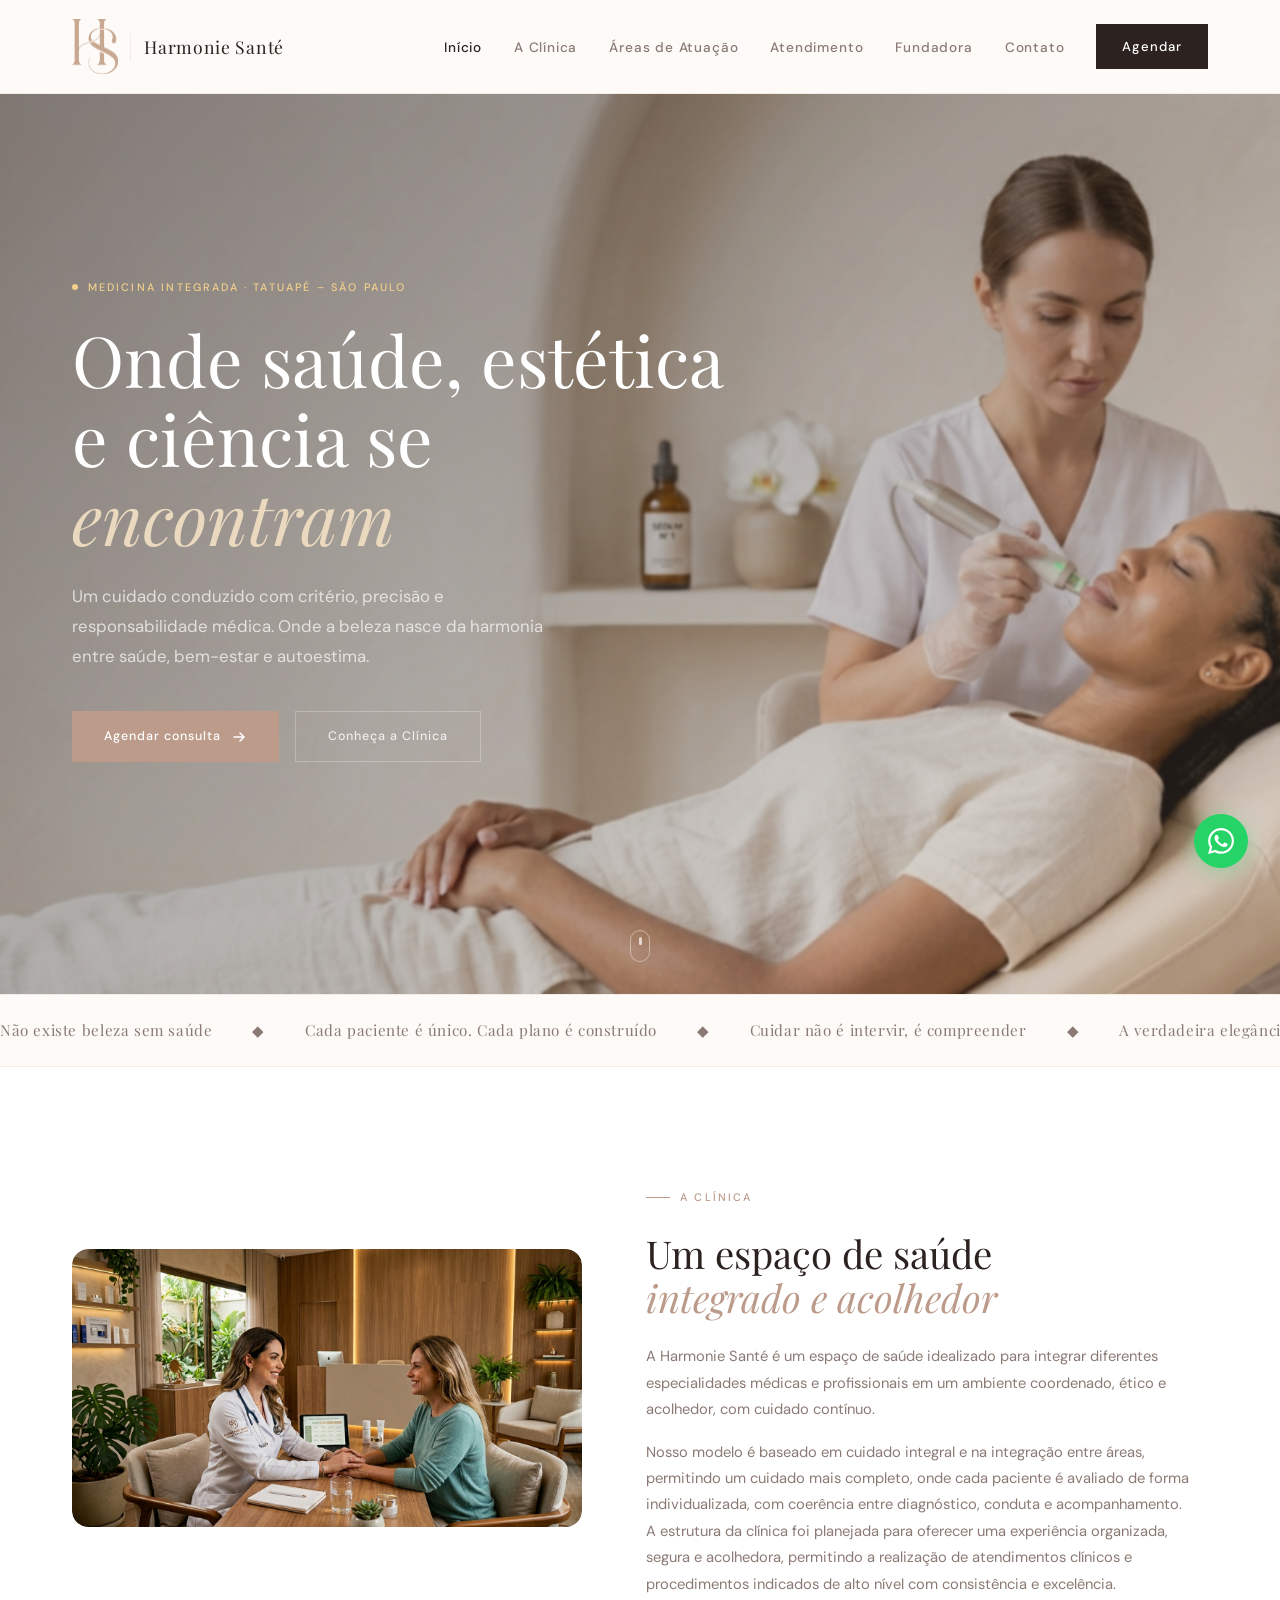
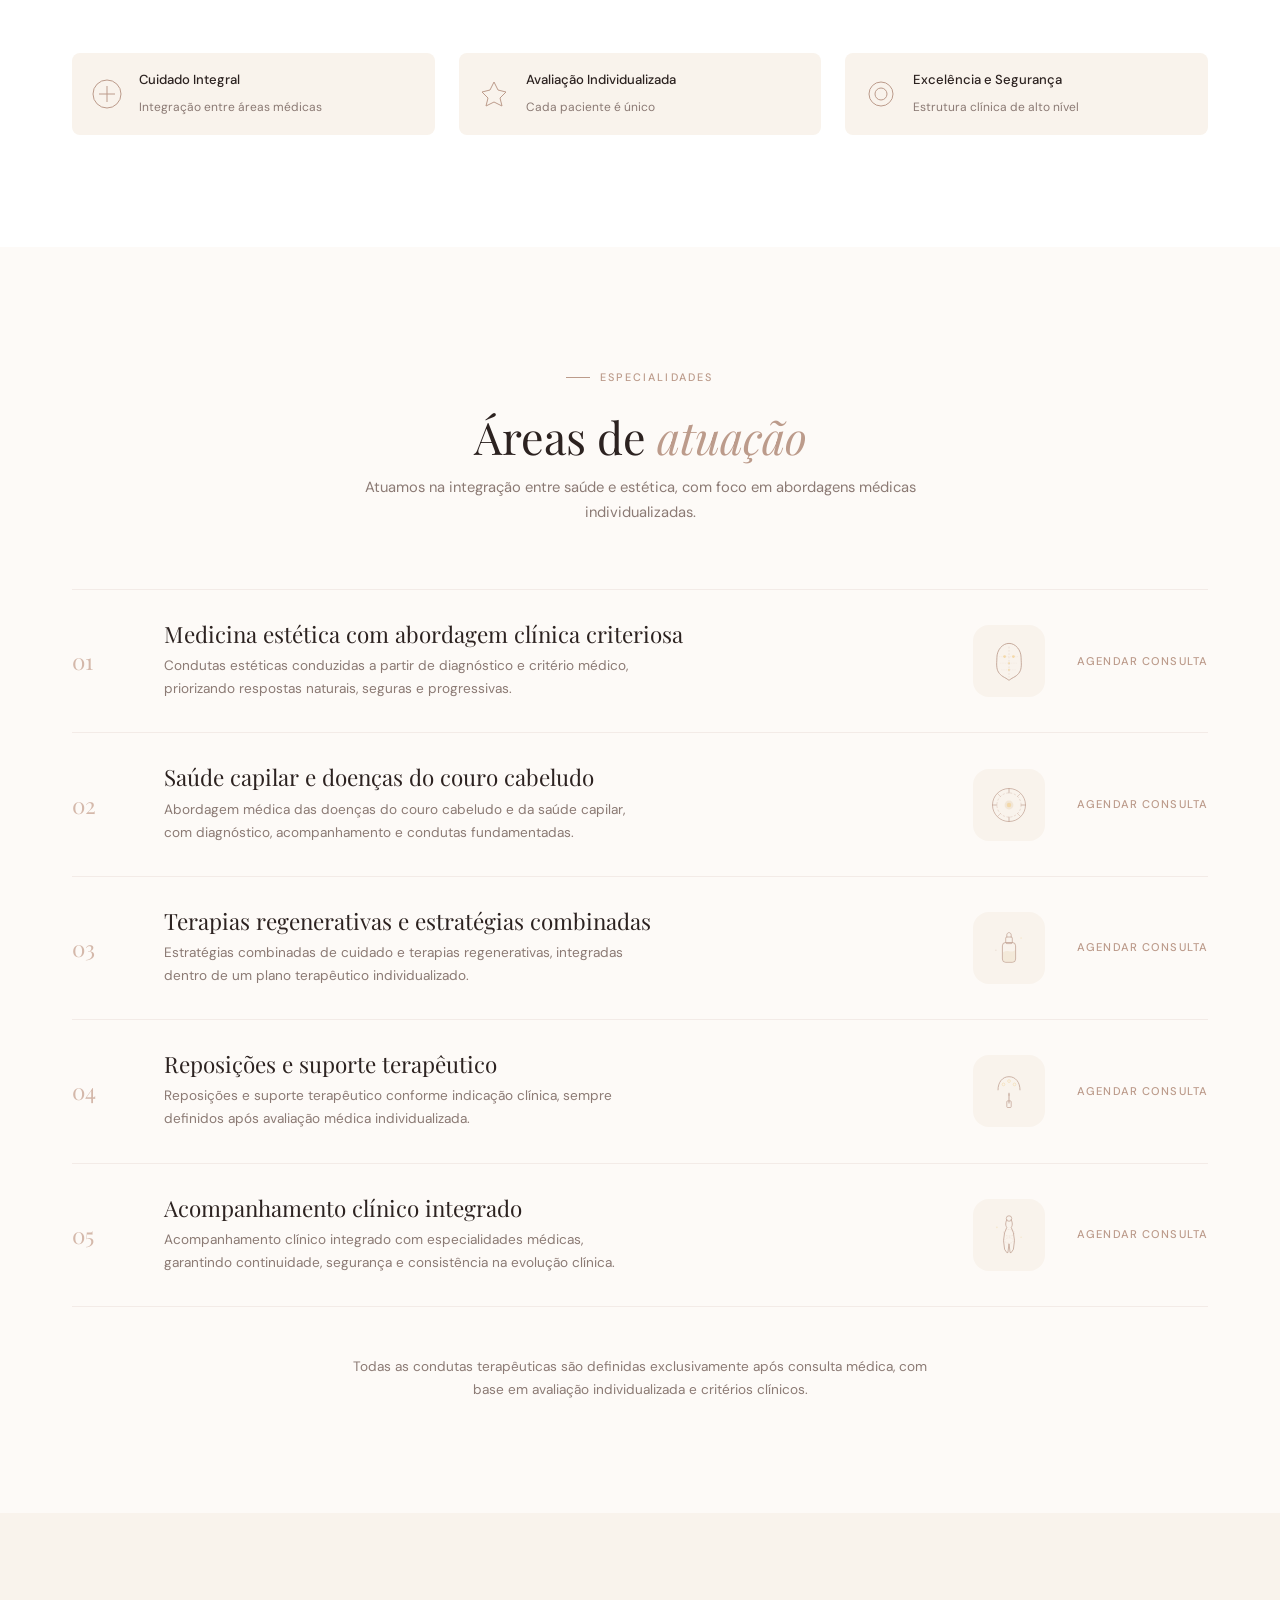
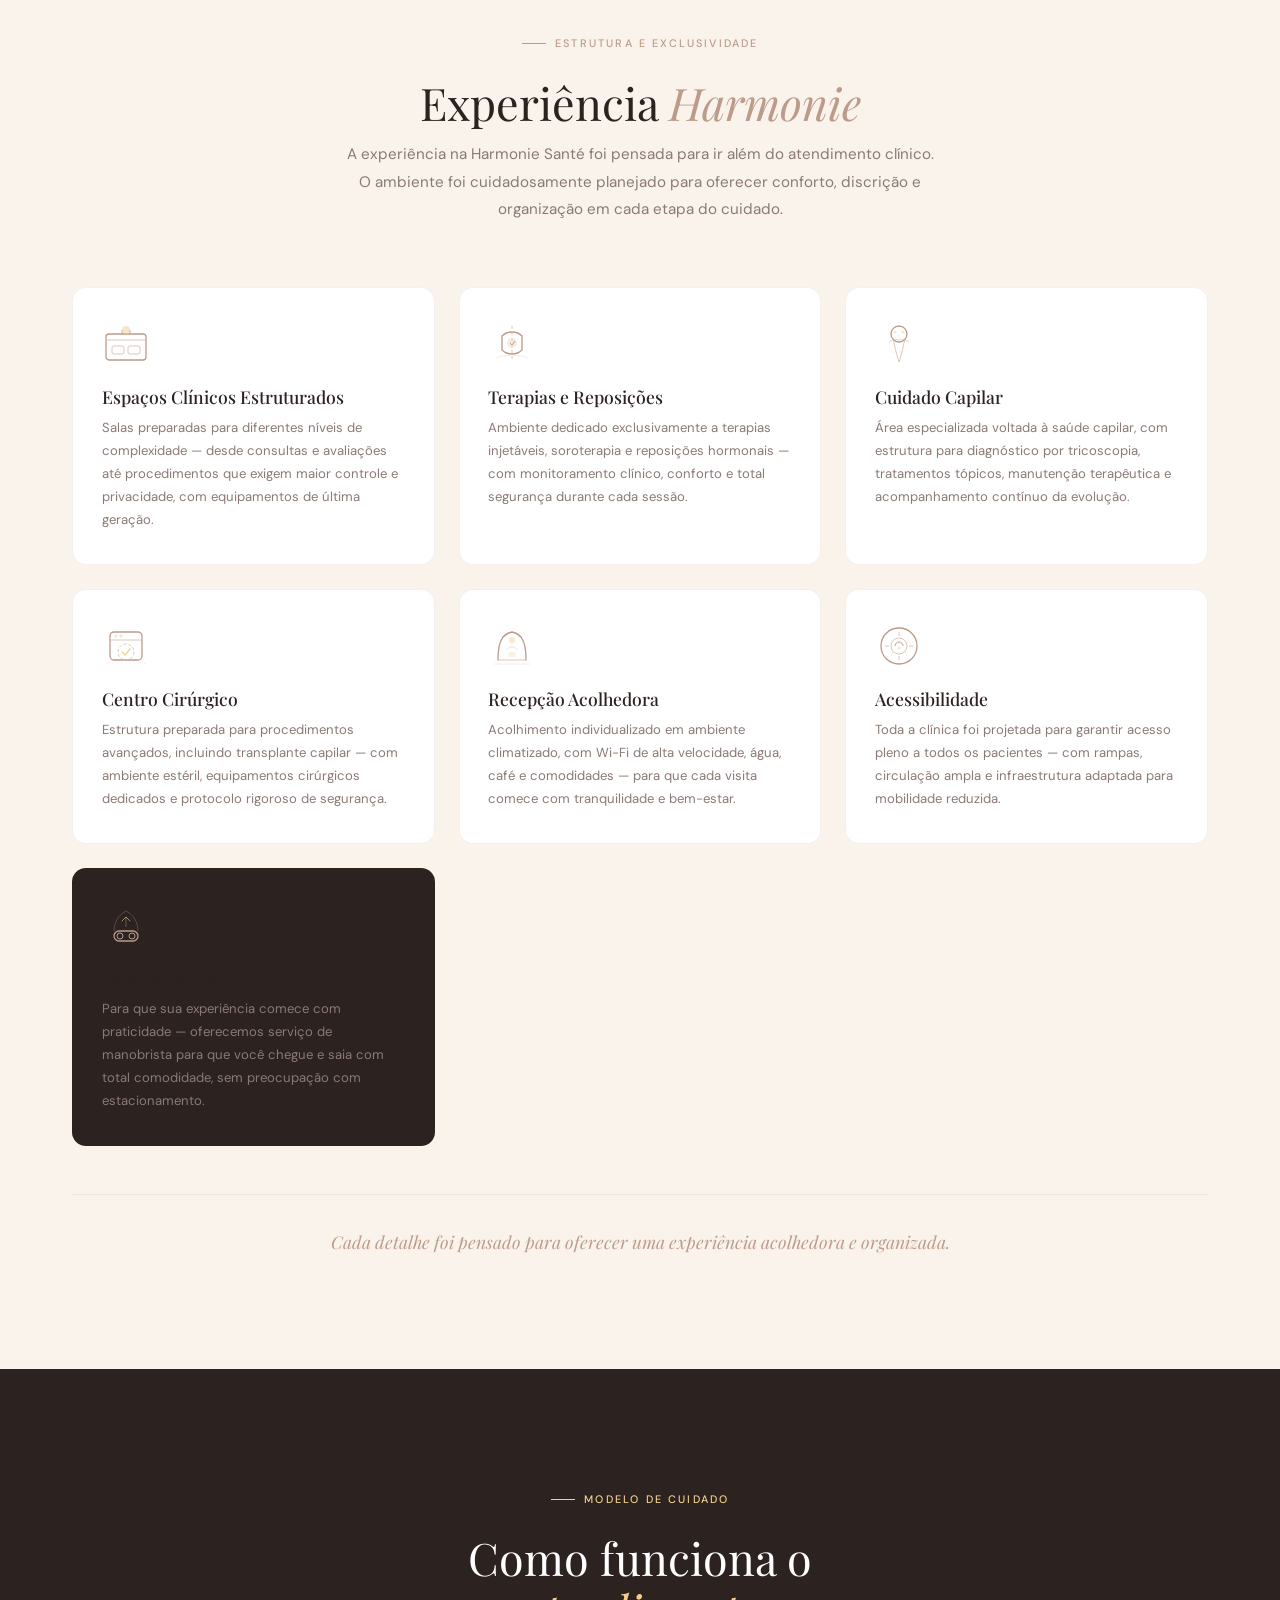
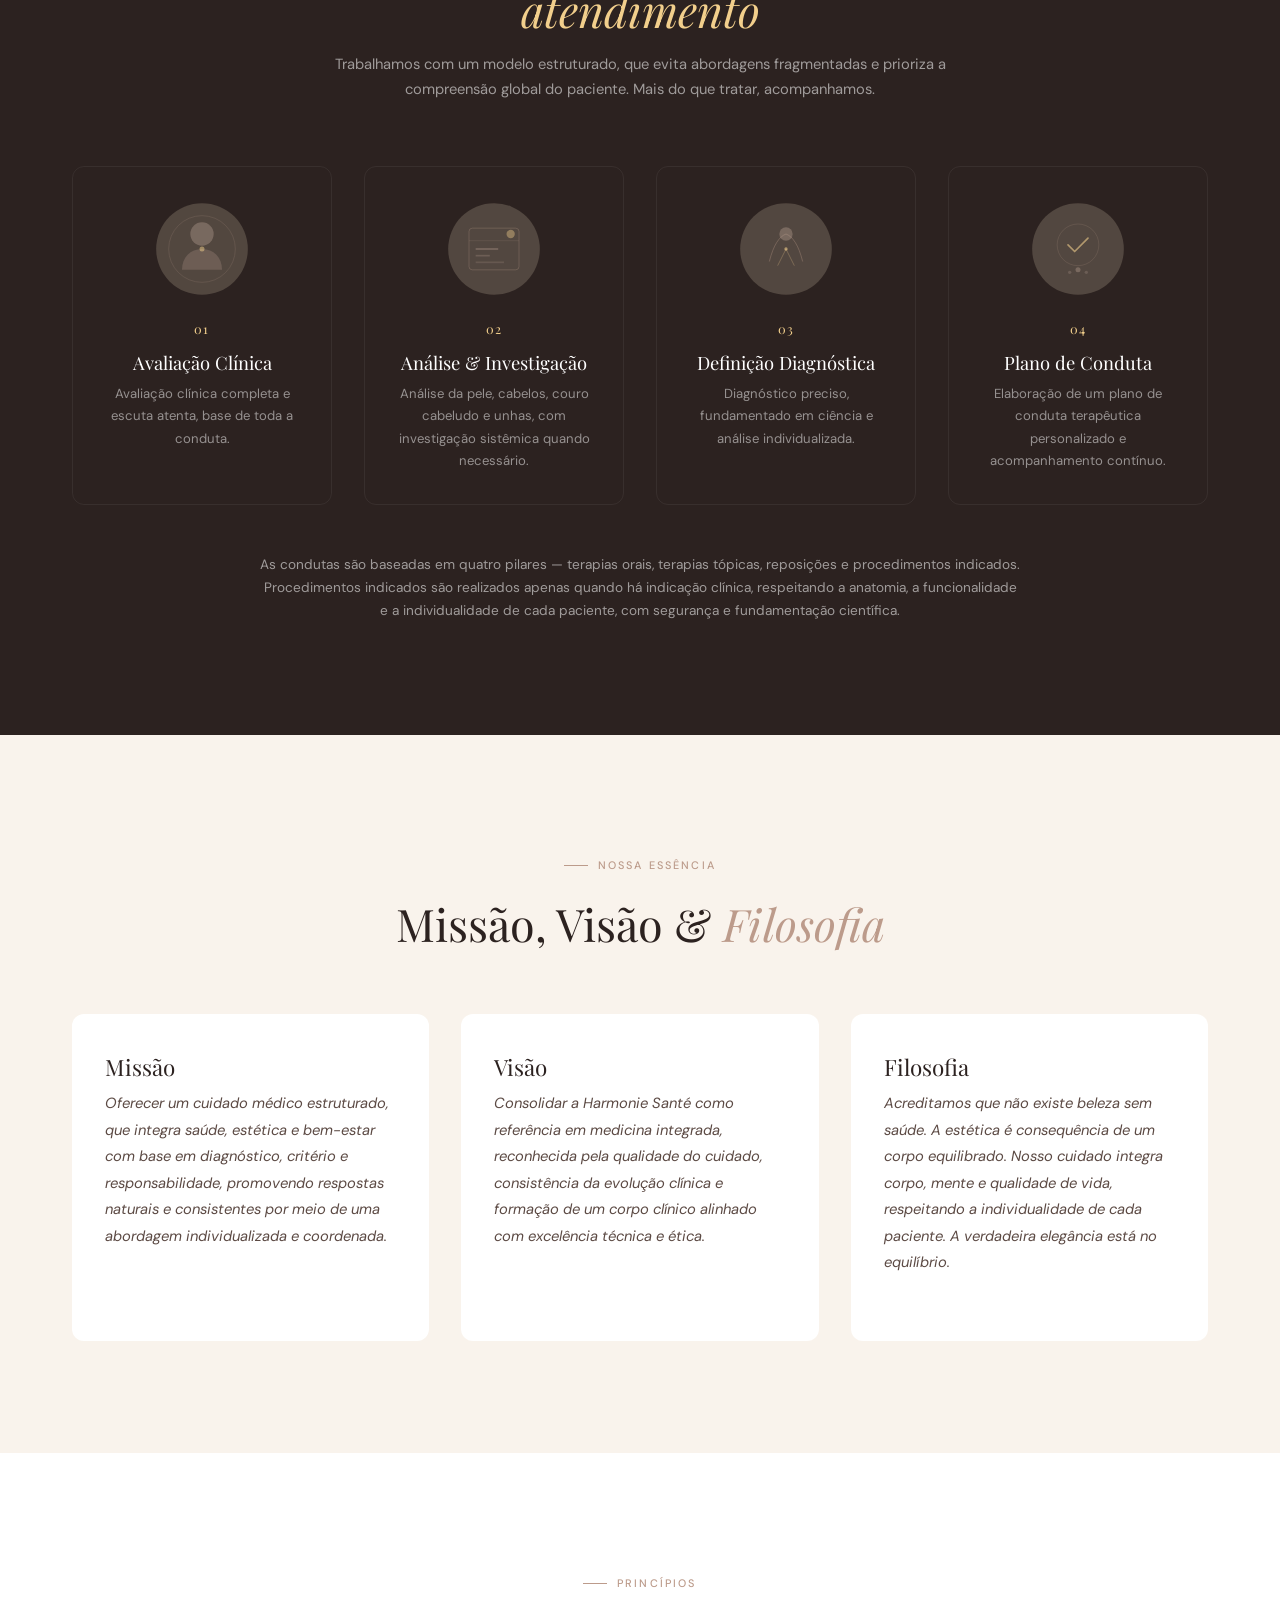
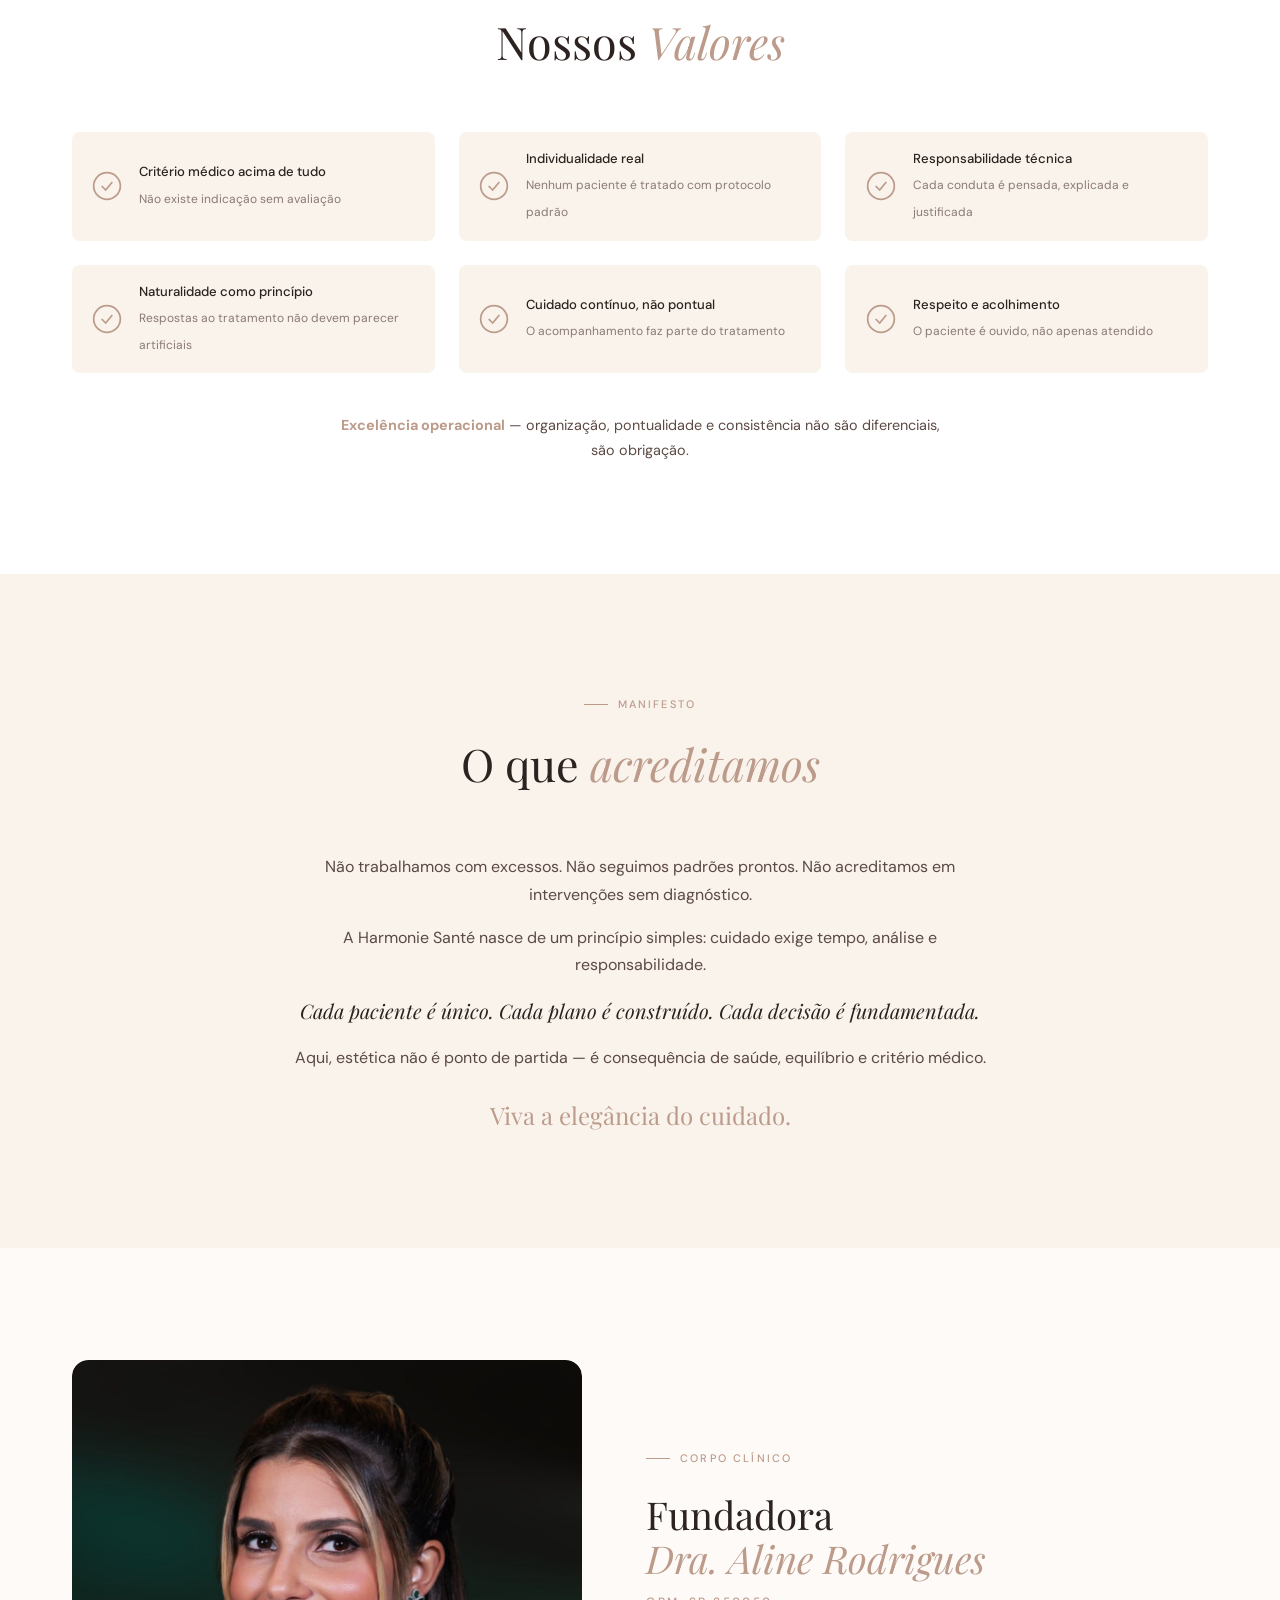
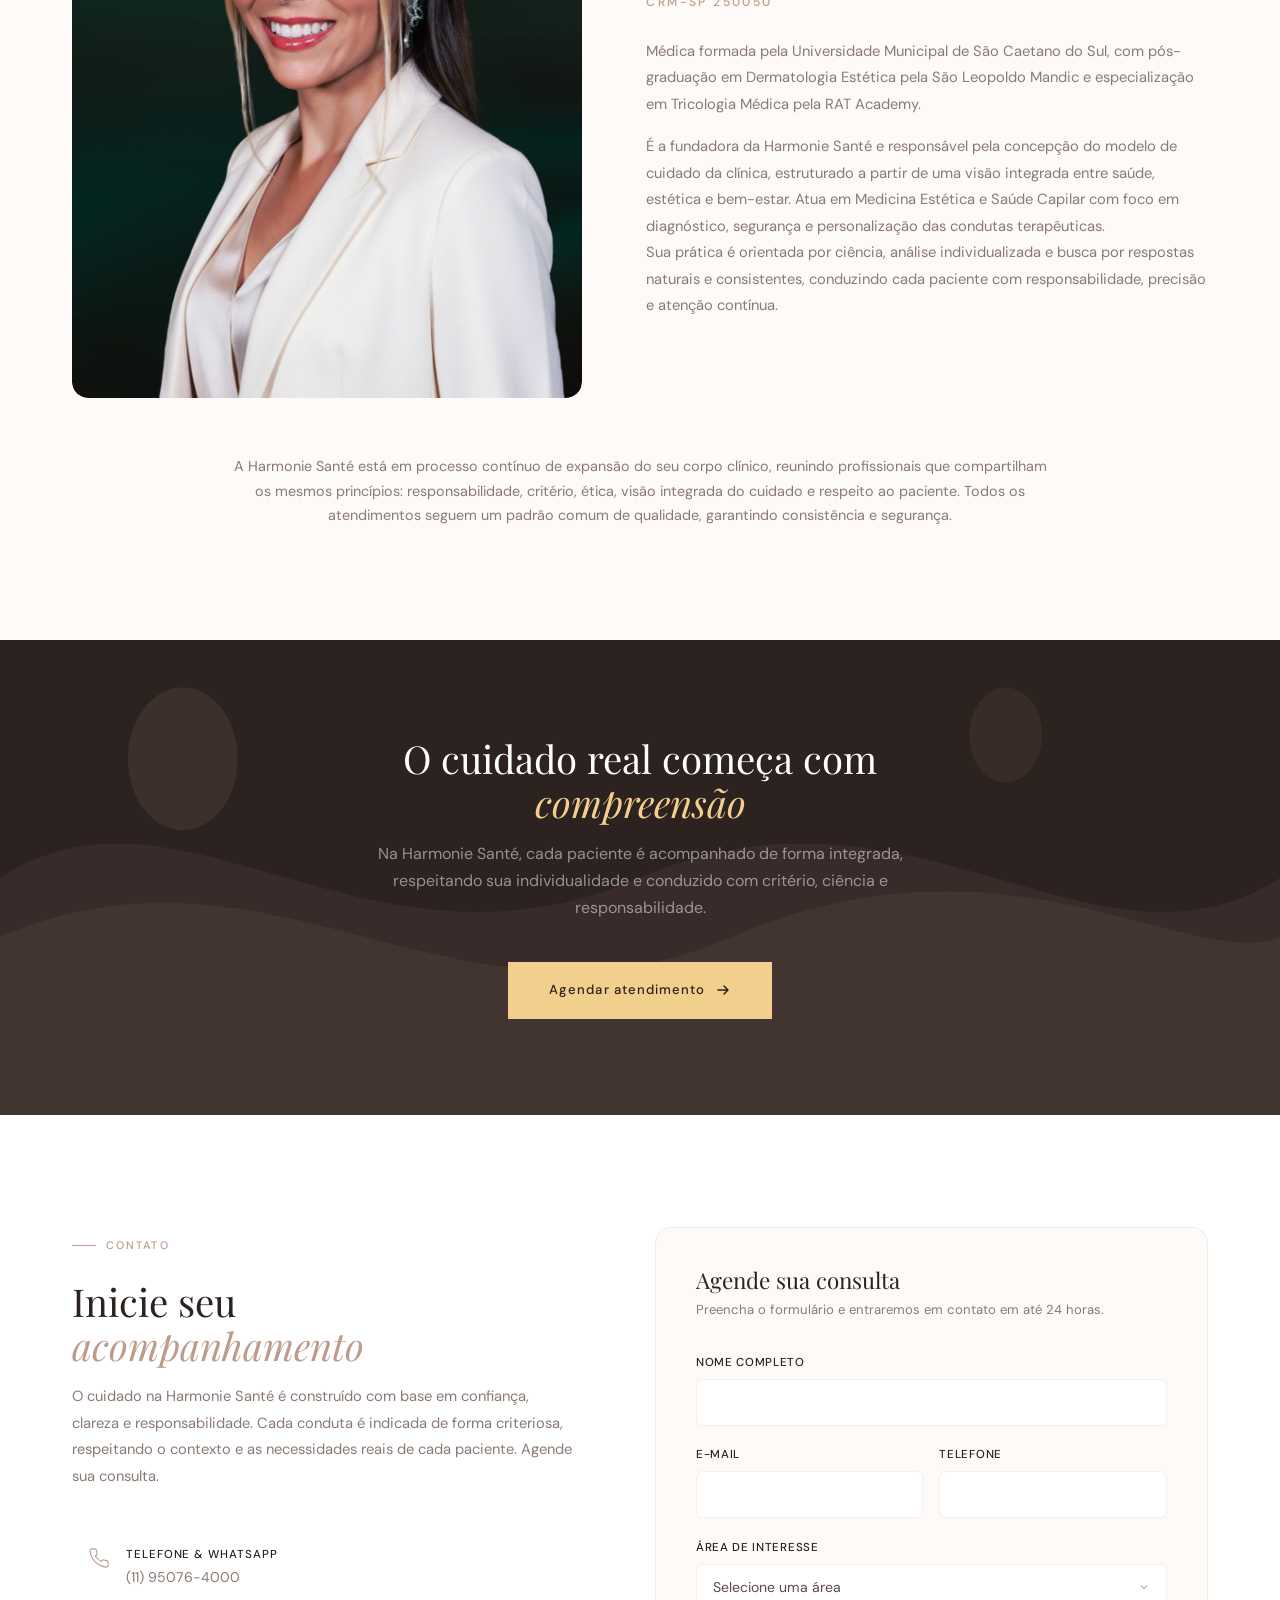
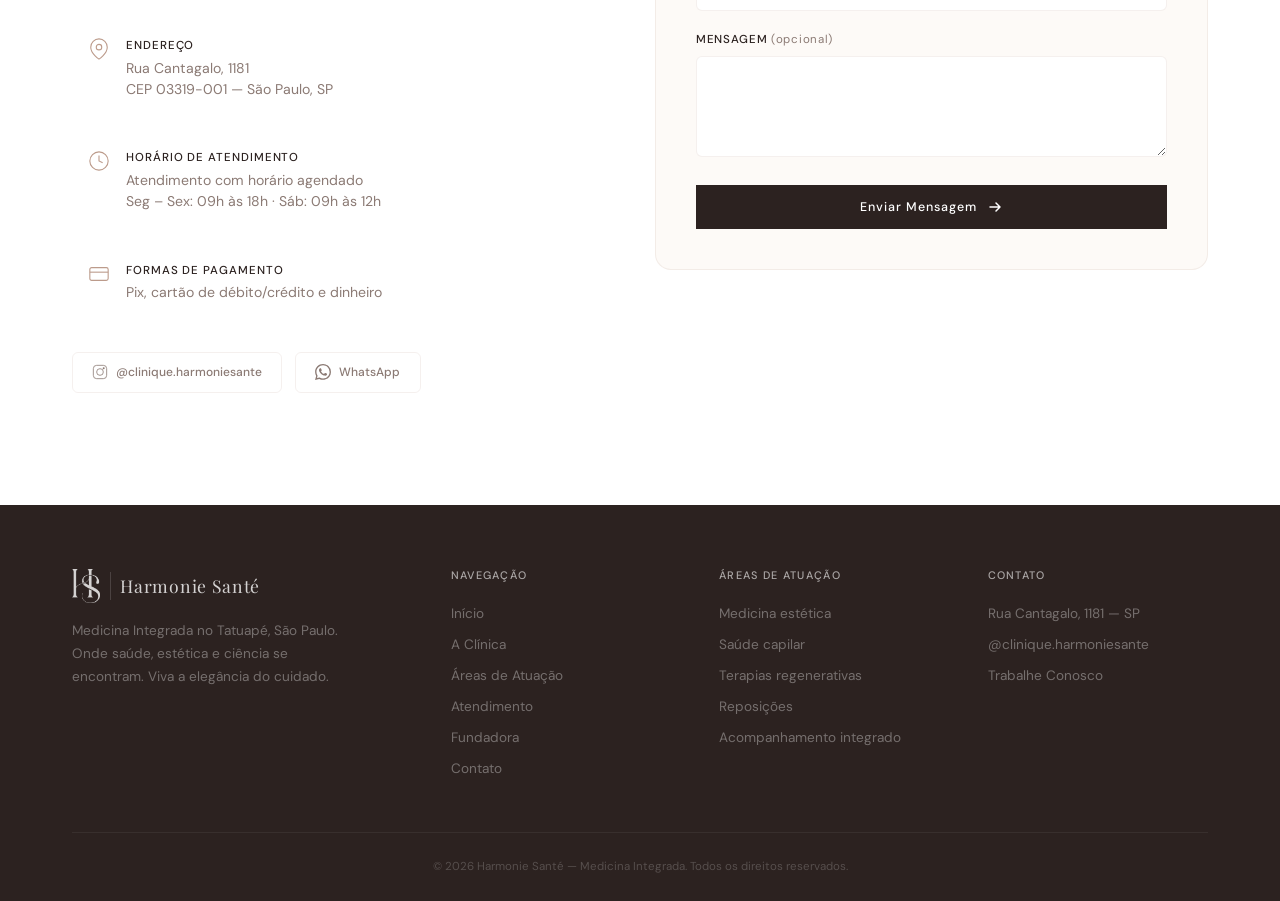
==== commit 7d07ab2b: "feat: adiciona CRM da Dra. Aline e mensagem automática no WhatsApp Co-Authored-By: Claude Opus 5 (1M" ====
--- a/site/index.html
+++ b/site/index.html
@@ -562,6 +562,7 @@
         <div class="about-text">
           <span class="section-tag">Corpo Clínico</span>
           <h2>Fundadora<br><em>Dra. Aline Rodrigues</em></h2>
+          <p class="about-crm">CRM-SP 250050</p>
           <p class="about-lead">Médica formada pela Universidade Municipal de São Caetano do Sul, com pós-graduação em Dermatologia Estética pela São Leopoldo Mandic e especialização em Tricologia Médica pela RAT Academy.</p>
           <p>É a fundadora da Harmonie Santé e responsável pela concepção do modelo de cuidado da clínica, estruturado a partir de uma visão integrada entre saúde, estética e bem-estar. Atua em Medicina Estética e Saúde Capilar com foco em diagnóstico, segurança e personalização das condutas terapêuticas.</p>
           <p>Sua prática é orientada por ciência, análise individualizada e busca por respostas naturais e consistentes, conduzindo cada paciente com responsabilidade, precisão e atenção contínua.</p>
@@ -638,7 +639,7 @@
               <svg viewBox="0 0 24 24" fill="none" stroke="currentColor" stroke-width="1.2"><rect x="2" y="2" width="20" height="20" rx="5"/><circle cx="12" cy="12" r="5"/><circle cx="17.5" cy="6.5" r="1.5" fill="currentColor" stroke="none"/></svg>
               <span>@clinique.harmoniesante</span>
             </a>
-            <a href="https://wa.me/5511950764000" target="_blank" rel="noopener" class="social-btn" aria-label="WhatsApp">
+            <a href="https://wa.me/5511950764000?text=Ol%C3%A1!%20Vim%20pelo%20site%20da%20Harmonie%20Sant%C3%A9%20e%20gostaria%20de%20mais%20informa%C3%A7%C3%B5es." target="_blank" rel="noopener" class="social-btn" aria-label="WhatsApp">
               <svg viewBox="0 0 24 24" fill="currentColor"><path d="M17.472 14.382c-.297-.149-1.758-.867-2.03-.967-.273-.099-.471-.148-.67.15-.197.297-.767.966-.94 1.164-.173.199-.347.223-.644.075-.297-.15-1.255-.463-2.39-1.475-.883-.788-1.48-1.761-1.653-2.059-.173-.297-.018-.458.13-.606.134-.133.298-.347.446-.52.149-.174.198-.298.298-.497.099-.198.05-.371-.025-.52-.075-.149-.669-1.612-.916-2.207-.242-.579-.487-.5-.669-.51-.173-.008-.371-.01-.57-.01-.198 0-.52.074-.792.372-.272.297-1.04 1.016-1.04 2.479 0 1.462 1.065 2.875 1.213 3.074.149.198 2.096 3.2 5.077 4.487.709.306 1.262.489 1.694.625.712.227 1.36.195 1.871.118.571-.085 1.758-.719 2.006-1.413.248-.694.248-1.289.173-1.413-.074-.124-.272-.198-.57-.347m-5.421 7.403h-.004a9.87 9.87 0 01-5.031-1.378l-.361-.214-3.741.982.998-3.648-.235-.374a9.86 9.86 0 01-1.51-5.26c.001-5.45 4.436-9.884 9.888-9.884 2.64 0 5.122 1.03 6.988 2.898a9.825 9.825 0 012.893 6.994c-.003 5.45-4.437 9.884-9.885 9.884m8.413-18.297A11.815 11.815 0 0012.05 0C5.495 0 .16 5.335.157 11.892c0 2.096.547 4.142 1.588 5.945L.057 24l6.305-1.654a11.882 11.882 0 005.683 1.448h.005c6.554 0 11.89-5.335 11.893-11.893a11.821 11.821 0 00-3.48-8.413z"/></svg>
               <span>WhatsApp</span>
             </a>
@@ -734,7 +735,7 @@
   </footer>
 
   <!-- WhatsApp Float -->
-  <a href="https://wa.me/5511950764000" class="whatsapp-float" target="_blank" rel="noopener" aria-label="WhatsApp">
+  <a href="https://wa.me/5511950764000?text=Ol%C3%A1!%20Vim%20pelo%20site%20da%20Harmonie%20Sant%C3%A9%20e%20gostaria%20de%20mais%20informa%C3%A7%C3%B5es." class="whatsapp-float" target="_blank" rel="noopener" aria-label="WhatsApp">
     <svg viewBox="0 0 24 24" fill="currentColor"><path d="M17.472 14.382c-.297-.149-1.758-.867-2.03-.967-.273-.099-.471-.148-.67.15-.197.297-.767.966-.94 1.164-.173.199-.347.223-.644.075-.297-.15-1.255-.463-2.39-1.475-.883-.788-1.48-1.761-1.653-2.059-.173-.297-.018-.458.13-.606.134-.133.298-.347.446-.52.149-.174.198-.298.298-.497.099-.198.05-.371-.025-.52-.075-.149-.669-1.612-.916-2.207-.242-.579-.487-.5-.669-.51-.173-.008-.371-.01-.57-.01-.198 0-.52.074-.792.372-.272.297-1.04 1.016-1.04 2.479 0 1.462 1.065 2.875 1.213 3.074.149.198 2.096 3.2 5.077 4.487.709.306 1.262.489 1.694.625.712.227 1.36.195 1.871.118.571-.085 1.758-.719 2.006-1.413.248-.694.248-1.289.173-1.413-.074-.124-.272-.198-.57-.347m-5.421 7.403h-.004a9.87 9.87 0 01-5.031-1.378l-.361-.214-3.741.982.998-3.648-.235-.374a9.86 9.86 0 01-1.51-5.26c.001-5.45 4.436-9.884 9.888-9.884 2.64 0 5.122 1.03 6.988 2.898a9.825 9.825 0 012.893 6.994c-.003 5.45-4.437 9.884-9.885 9.884m8.413-18.297A11.815 11.815 0 0012.05 0C5.495 0 .16 5.335.157 11.892c0 2.096.547 4.142 1.588 5.945L.057 24l6.305-1.654a11.882 11.882 0 005.683 1.448h.005c6.554 0 11.89-5.335 11.893-11.893a11.821 11.821 0 00-3.48-8.413z"/></svg>
   </a>
 
--- a/site/css/style.css
+++ b/site/css/style.css
@@ -587,6 +587,15 @@
   margin-bottom: 1.5rem;
 }
 
+.about-text > p.about-crm {
+  margin: -0.75rem 0 1.5rem;
+  font-size: 0.75rem;
+  font-weight: 500;
+  letter-spacing: 0.2em;
+  text-transform: uppercase;
+  color: var(--primary);
+}
+
 .about-lead {
   font-size: 1.05rem;
   color: var(--text);
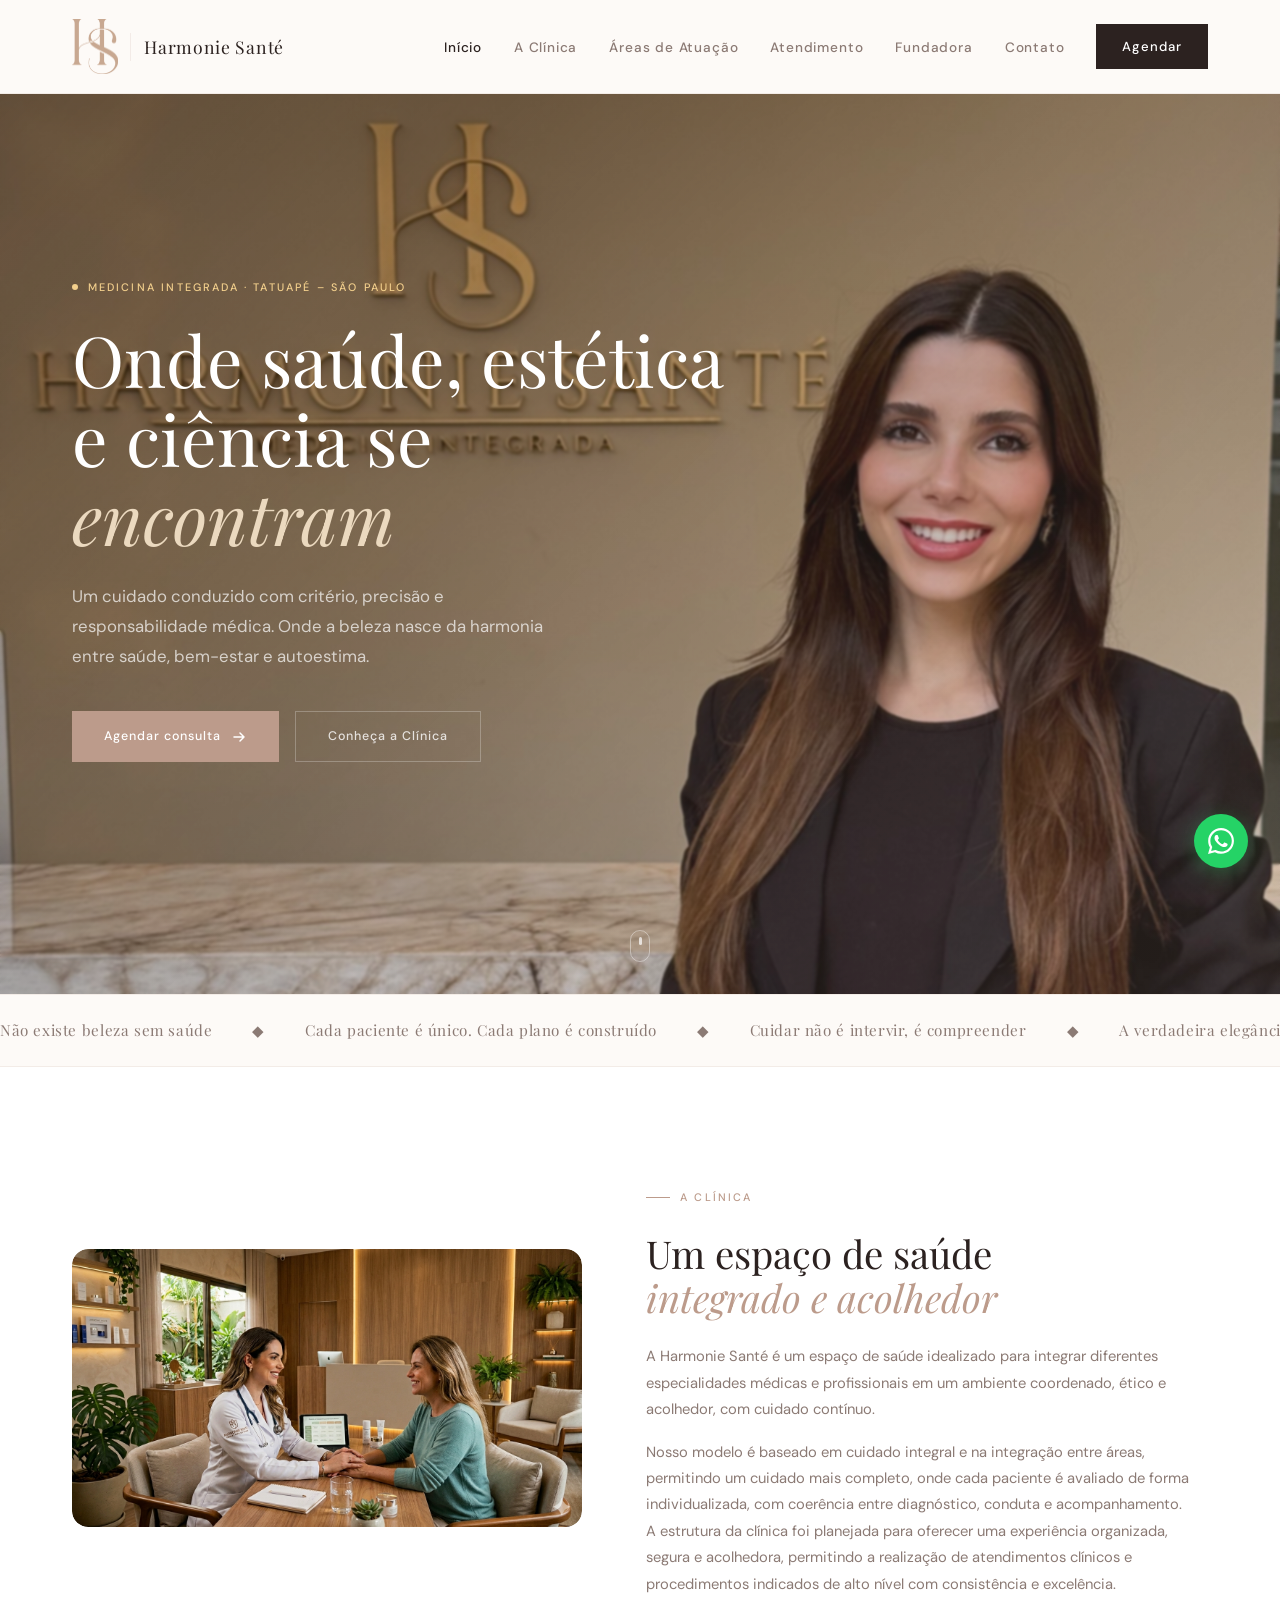
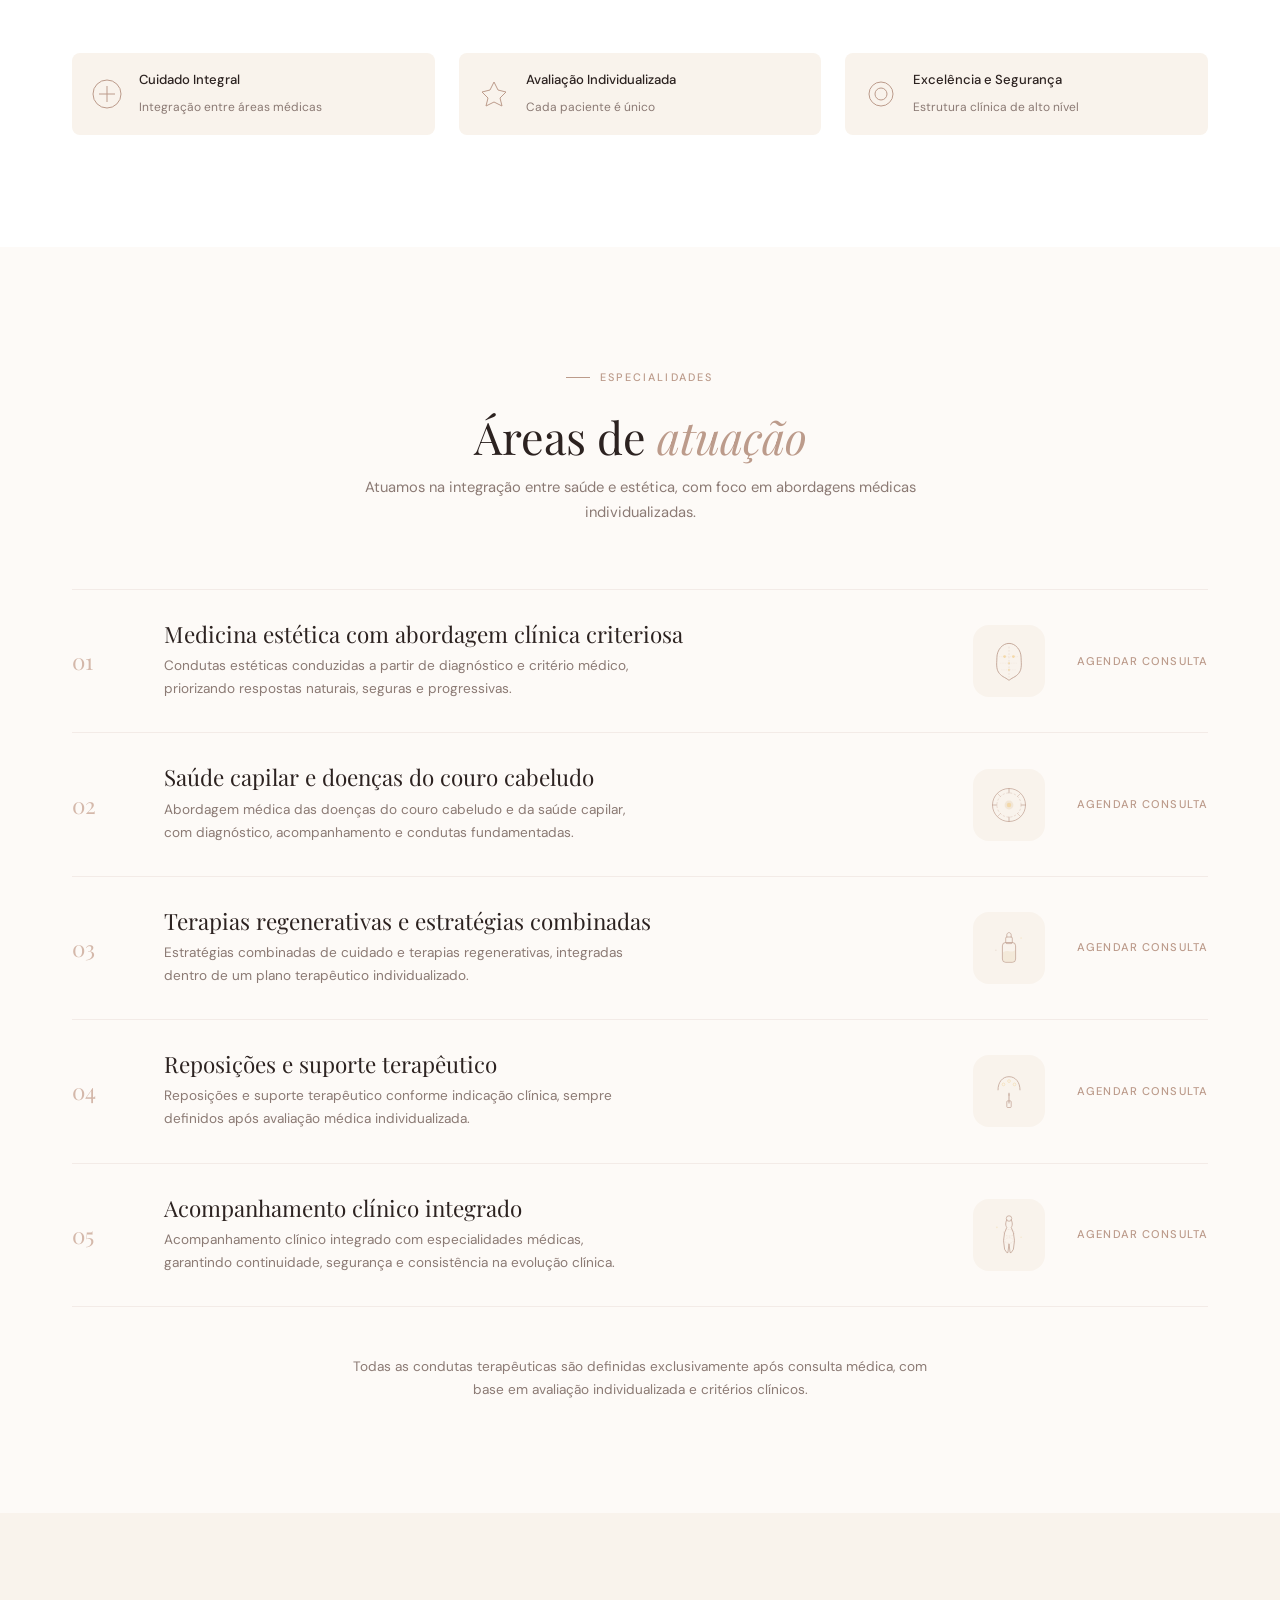
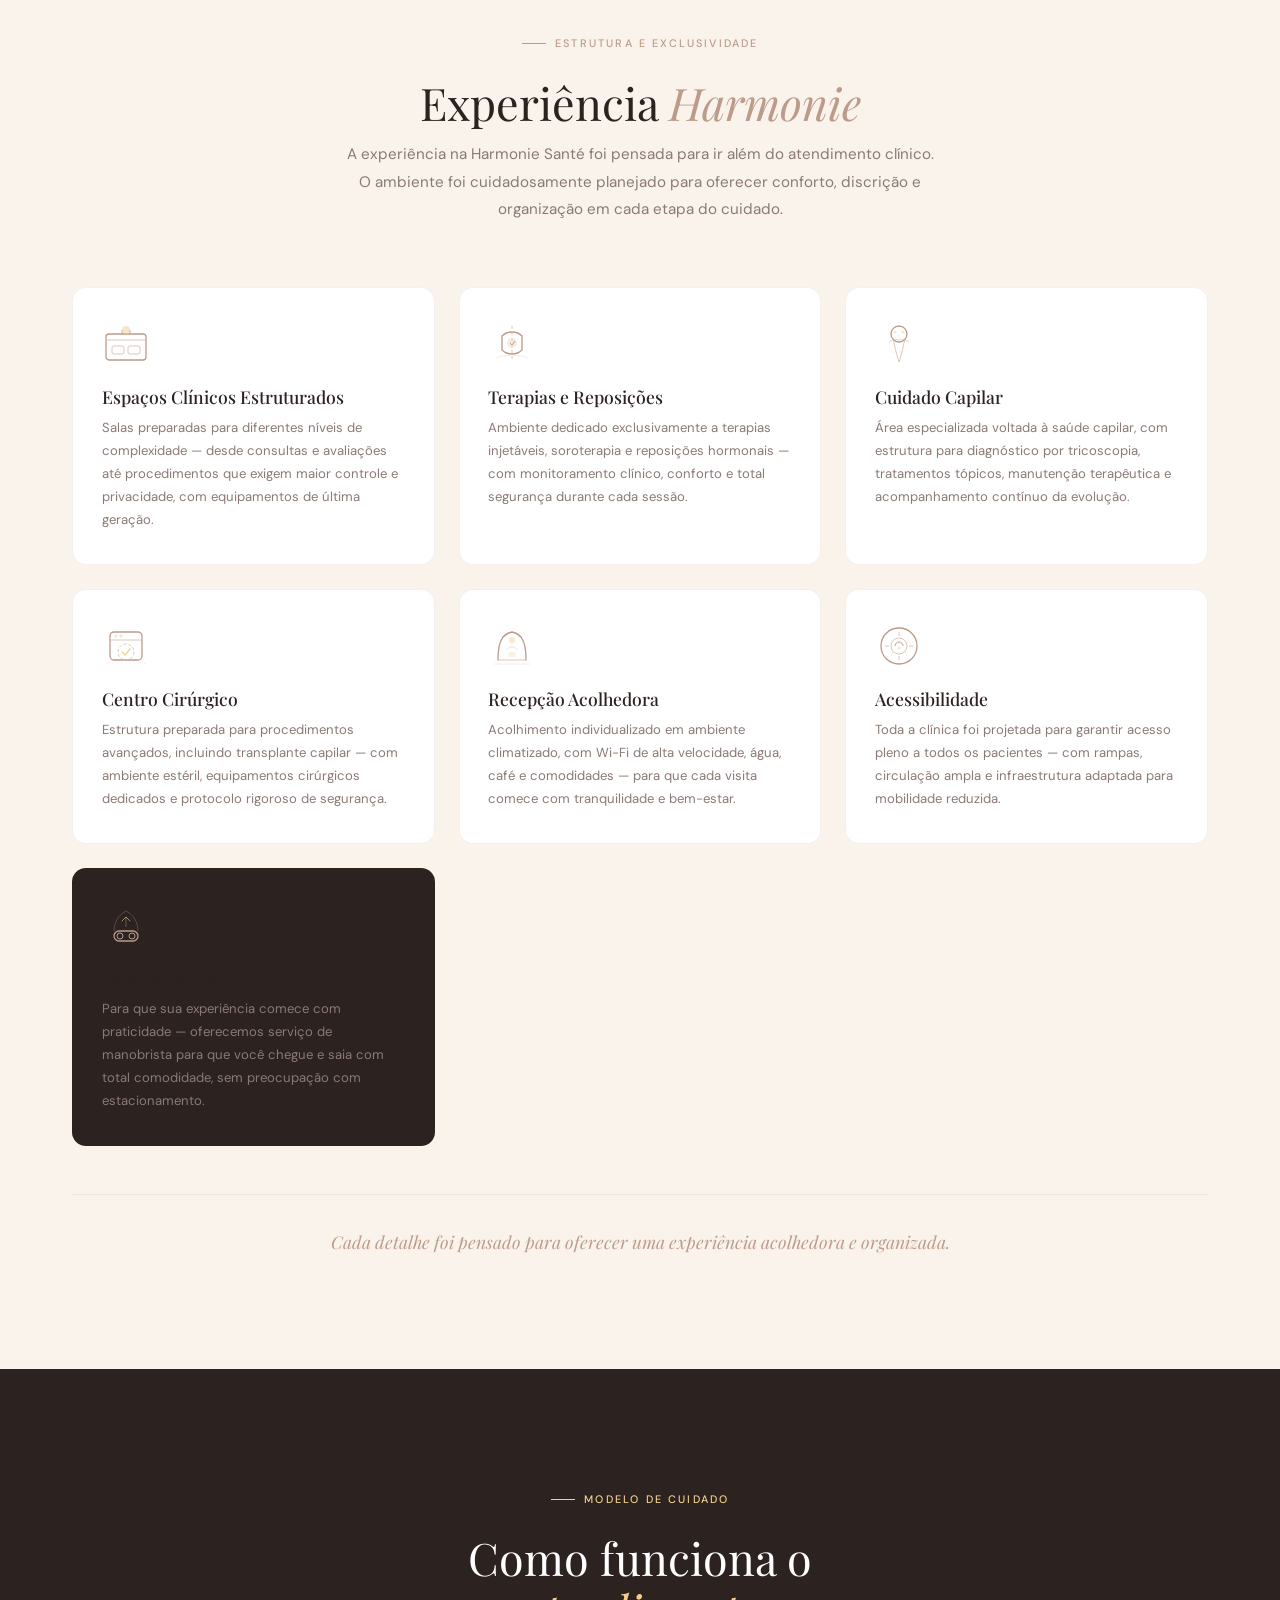
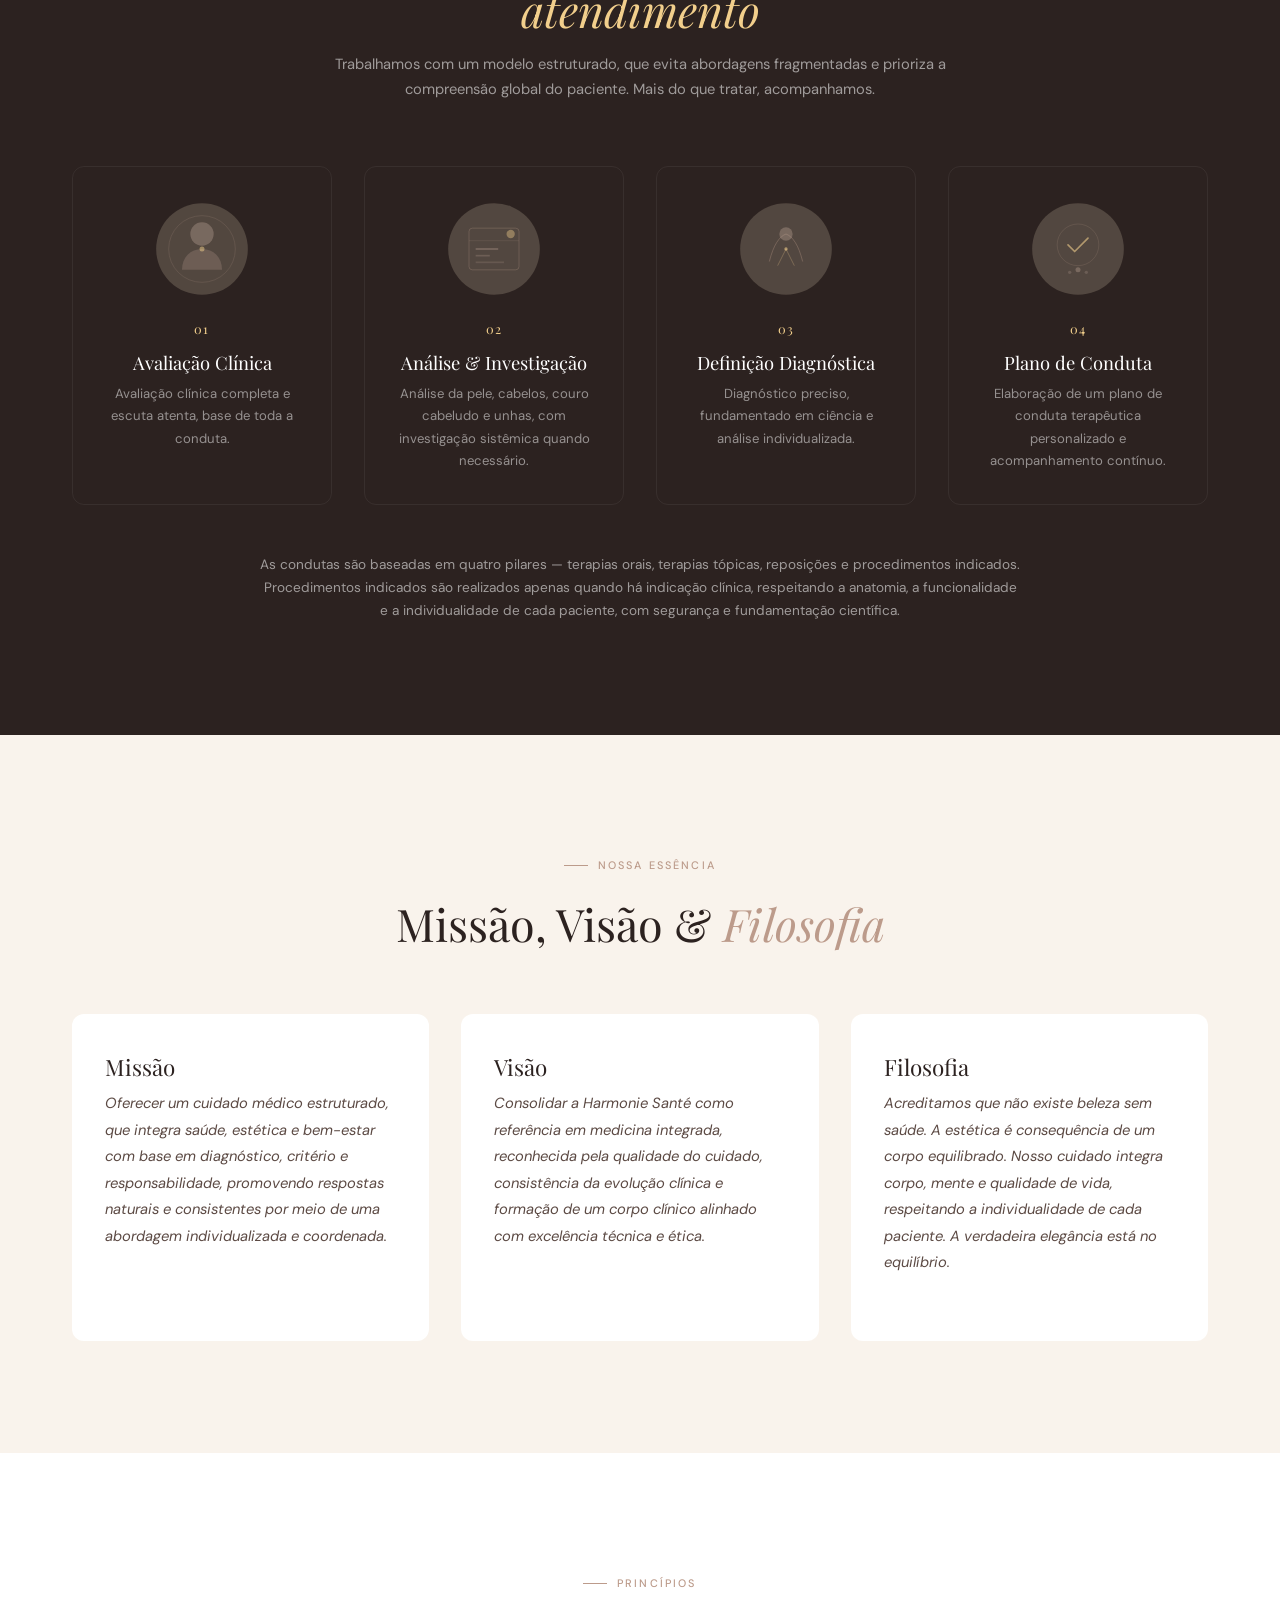
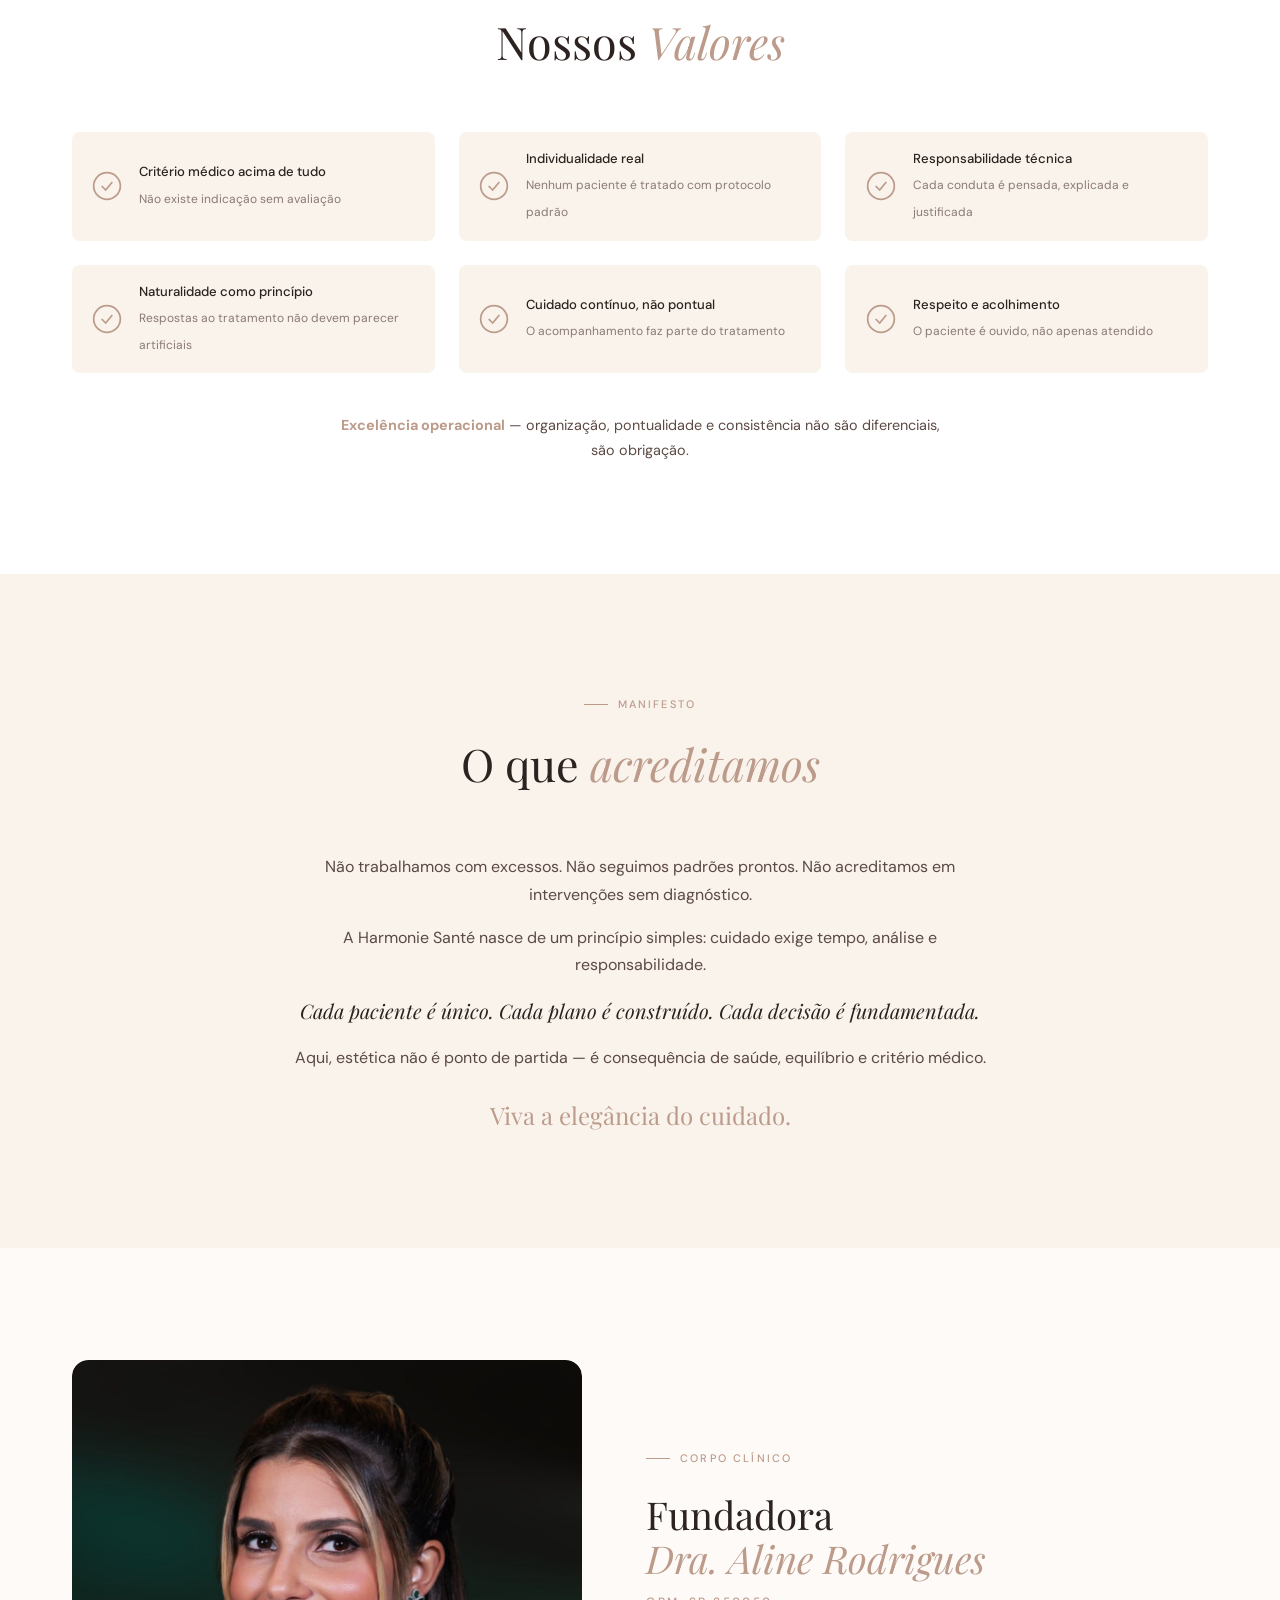
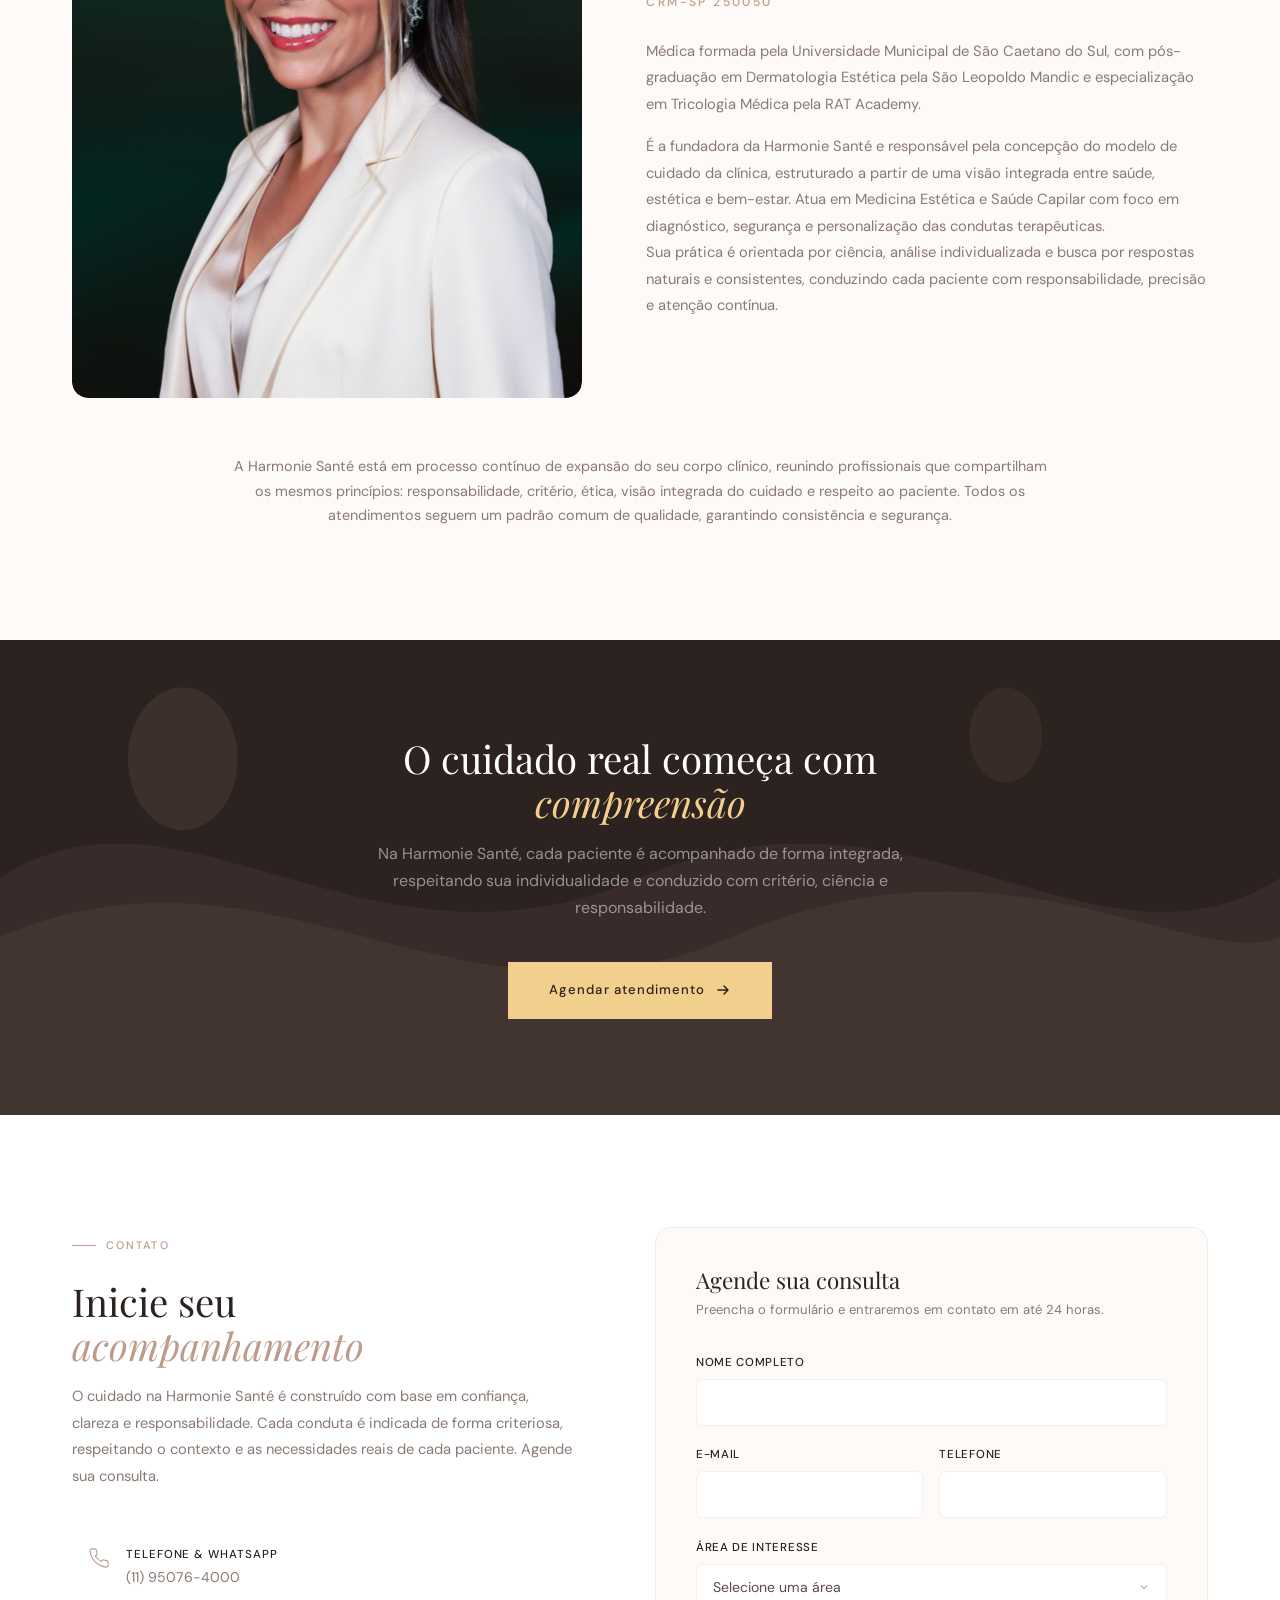
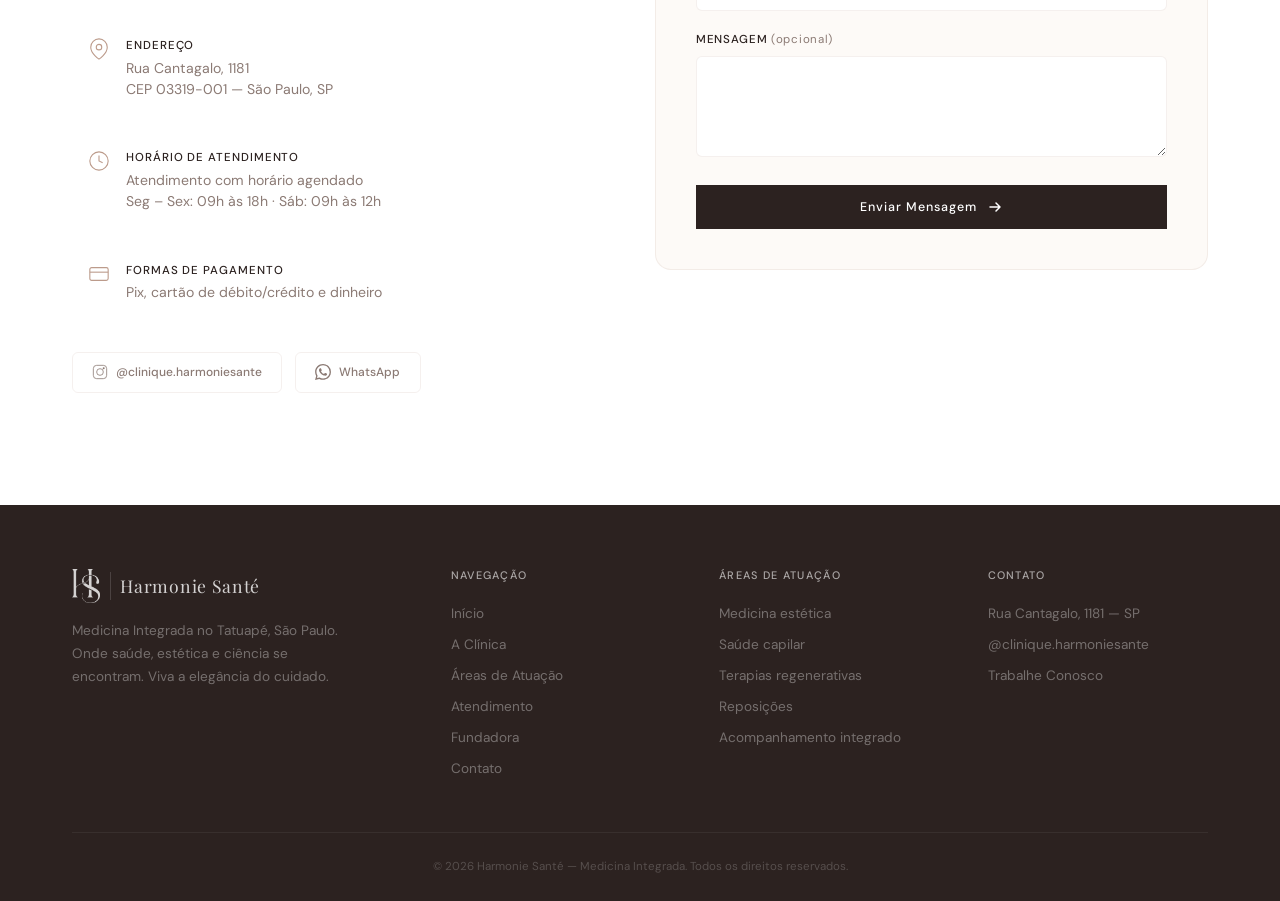
==== commit 1fb326f3: "feat: troca imagem do Hero pela foto da Dra. Aline Co-Authored-By: Claude Opus 5 (1M context) <norep" ====
--- a/site/index.html
+++ b/site/index.html
@@ -57,7 +57,7 @@
 
   <!-- Hero Section -->
   <section id="home" class="hero">
-    <img src="../Clínica Aline/Marca dágua/Hero 1.png" alt="" class="hero-bg-img" aria-hidden="true">
+    <img src="../Clínica Aline/Hero Dra Aline.jpg" alt="" class="hero-bg-img" aria-hidden="true">
     <div class="hero-overlay"></div>
 
     <div class="hero-content" data-reveal>
--- a/site/css/style.css
+++ b/site/css/style.css
@@ -348,7 +348,7 @@
   width: 100%;
   height: 100%;
   object-fit: cover;
-  object-position: center;
+  object-position: 70% 32%;
 }
 
 .hero-overlay {
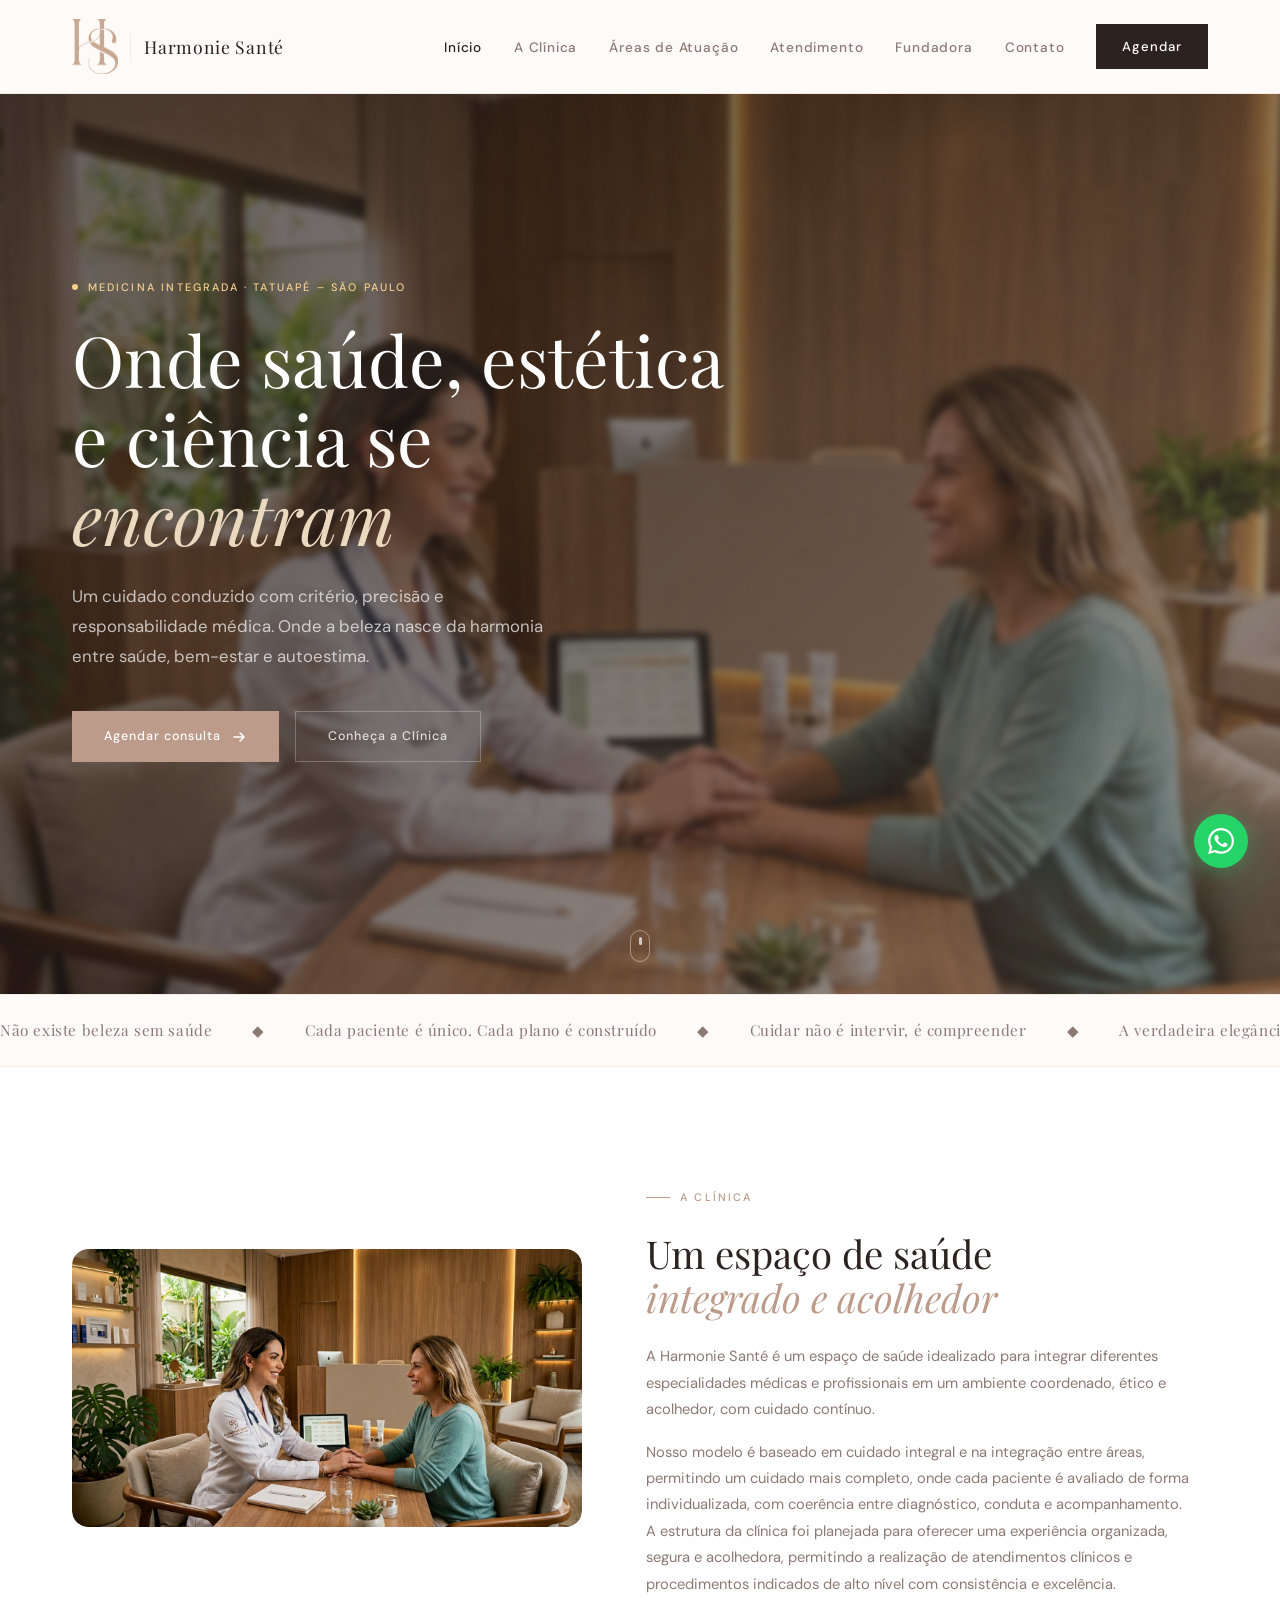
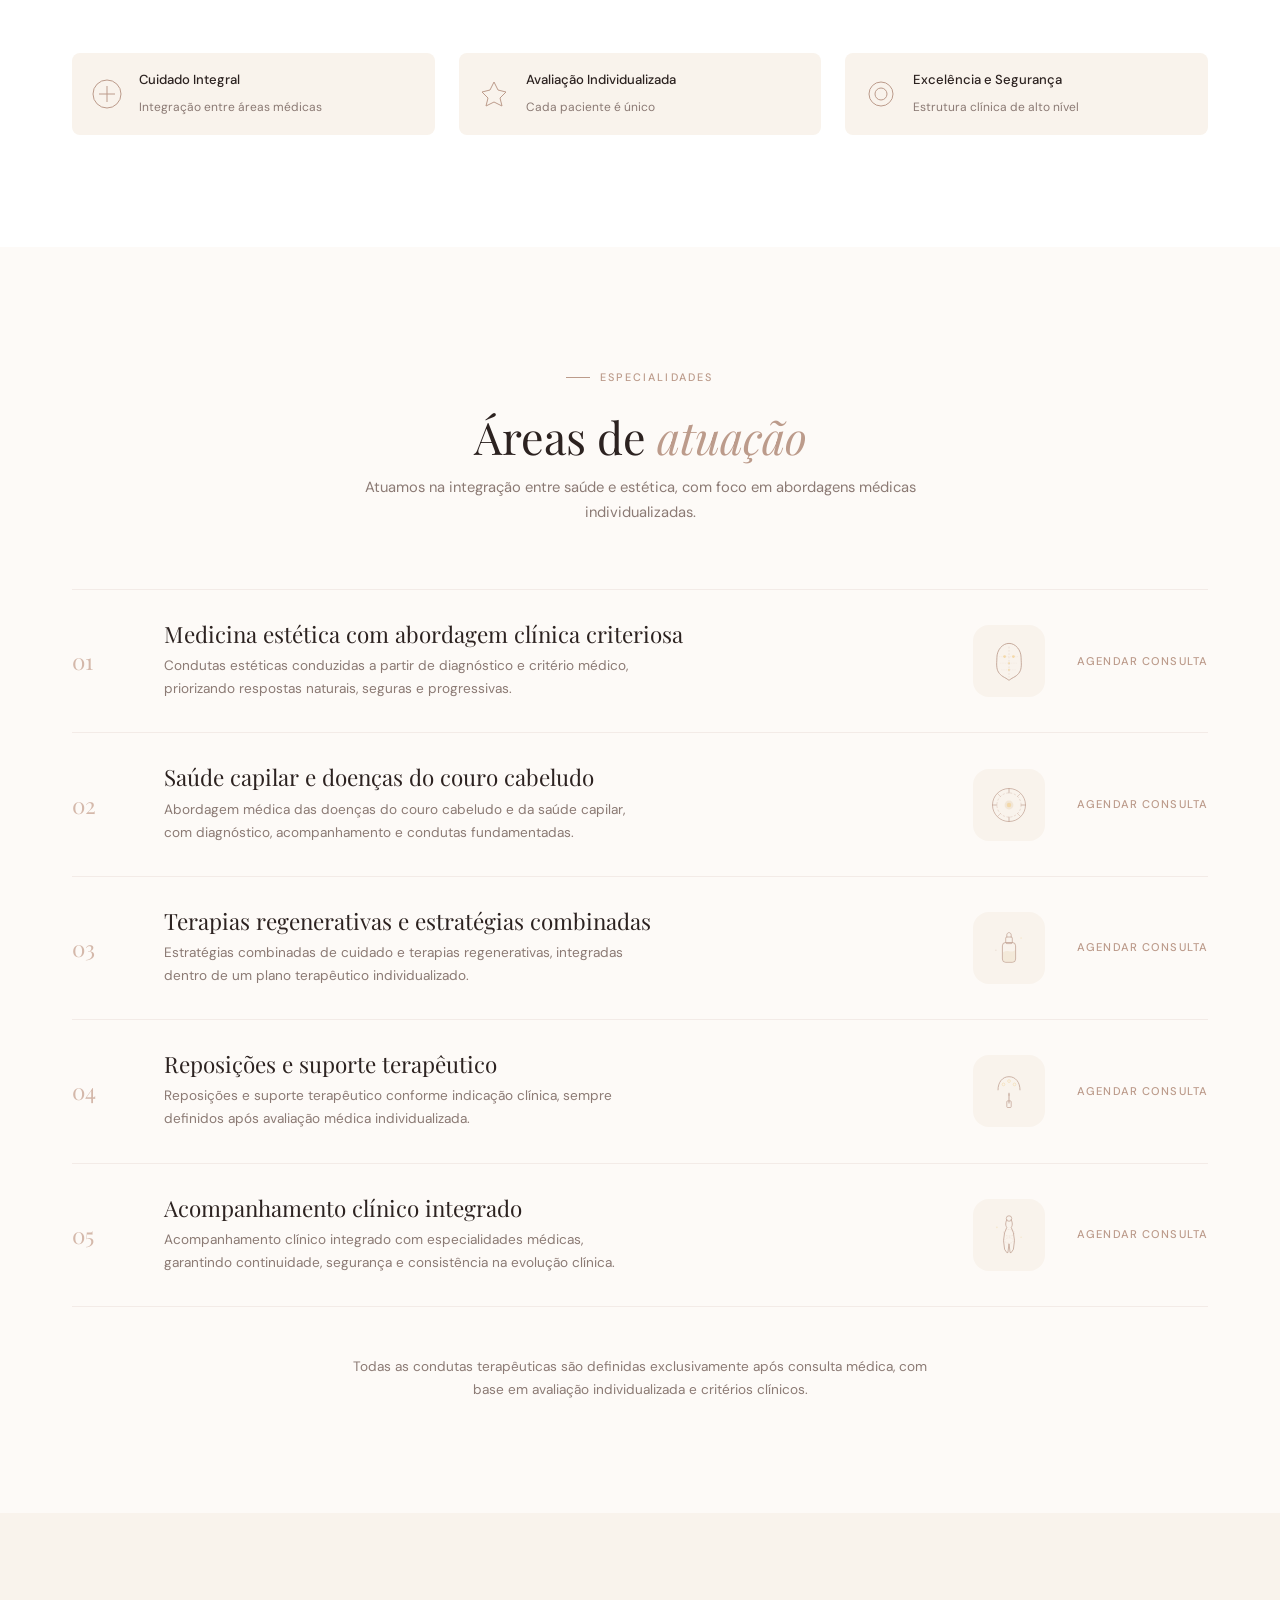
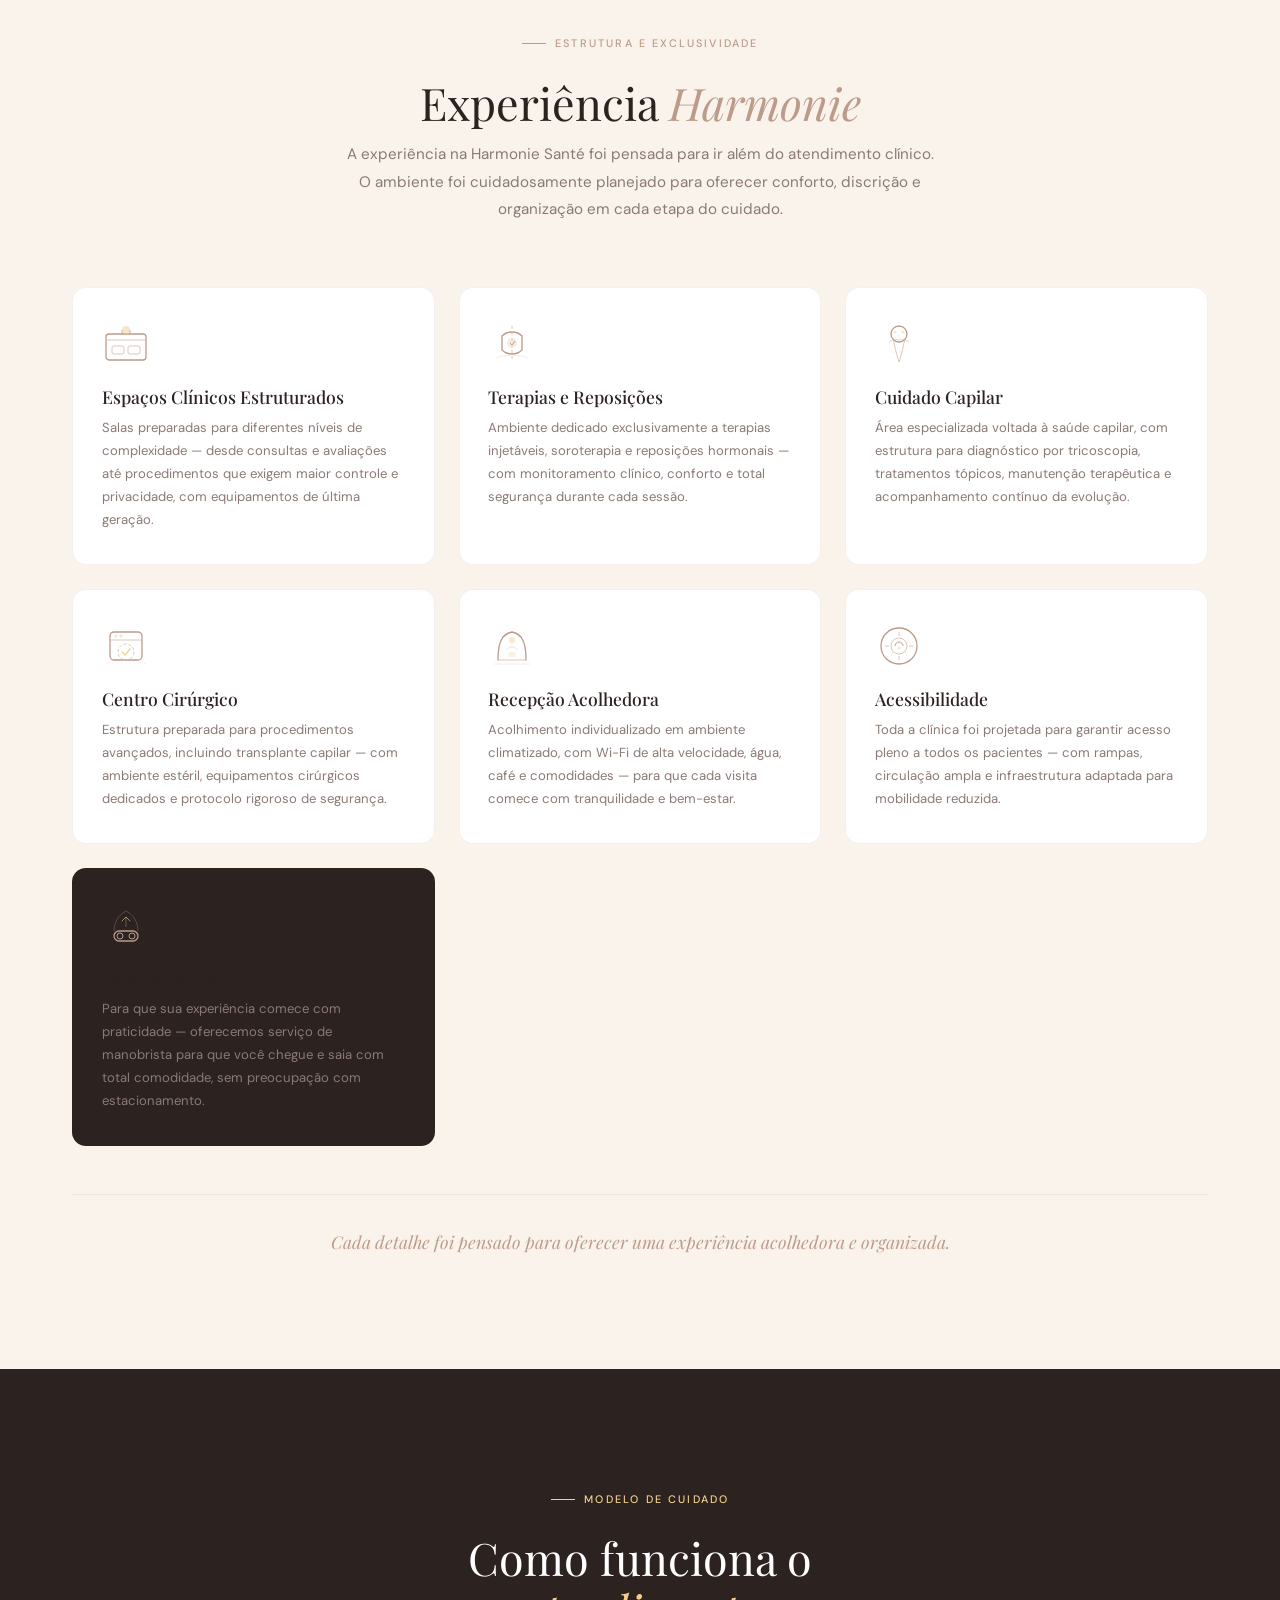
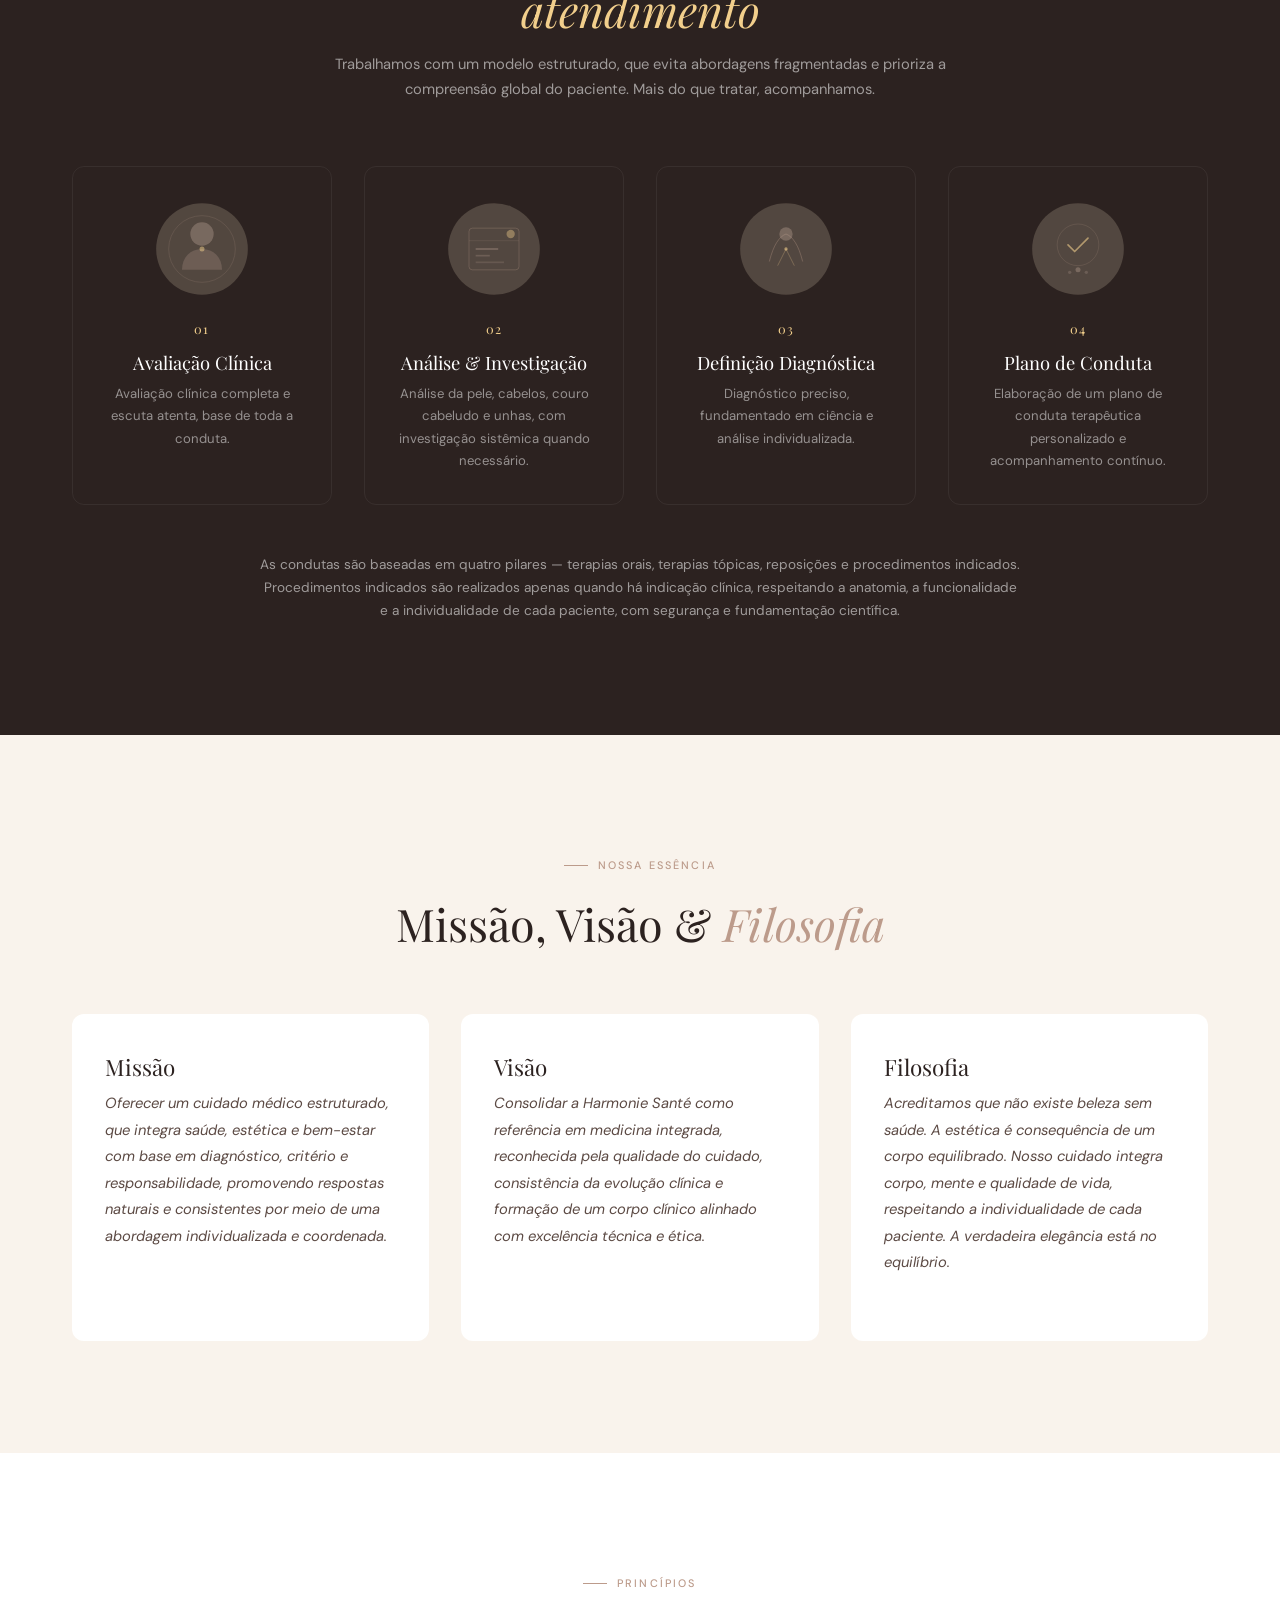
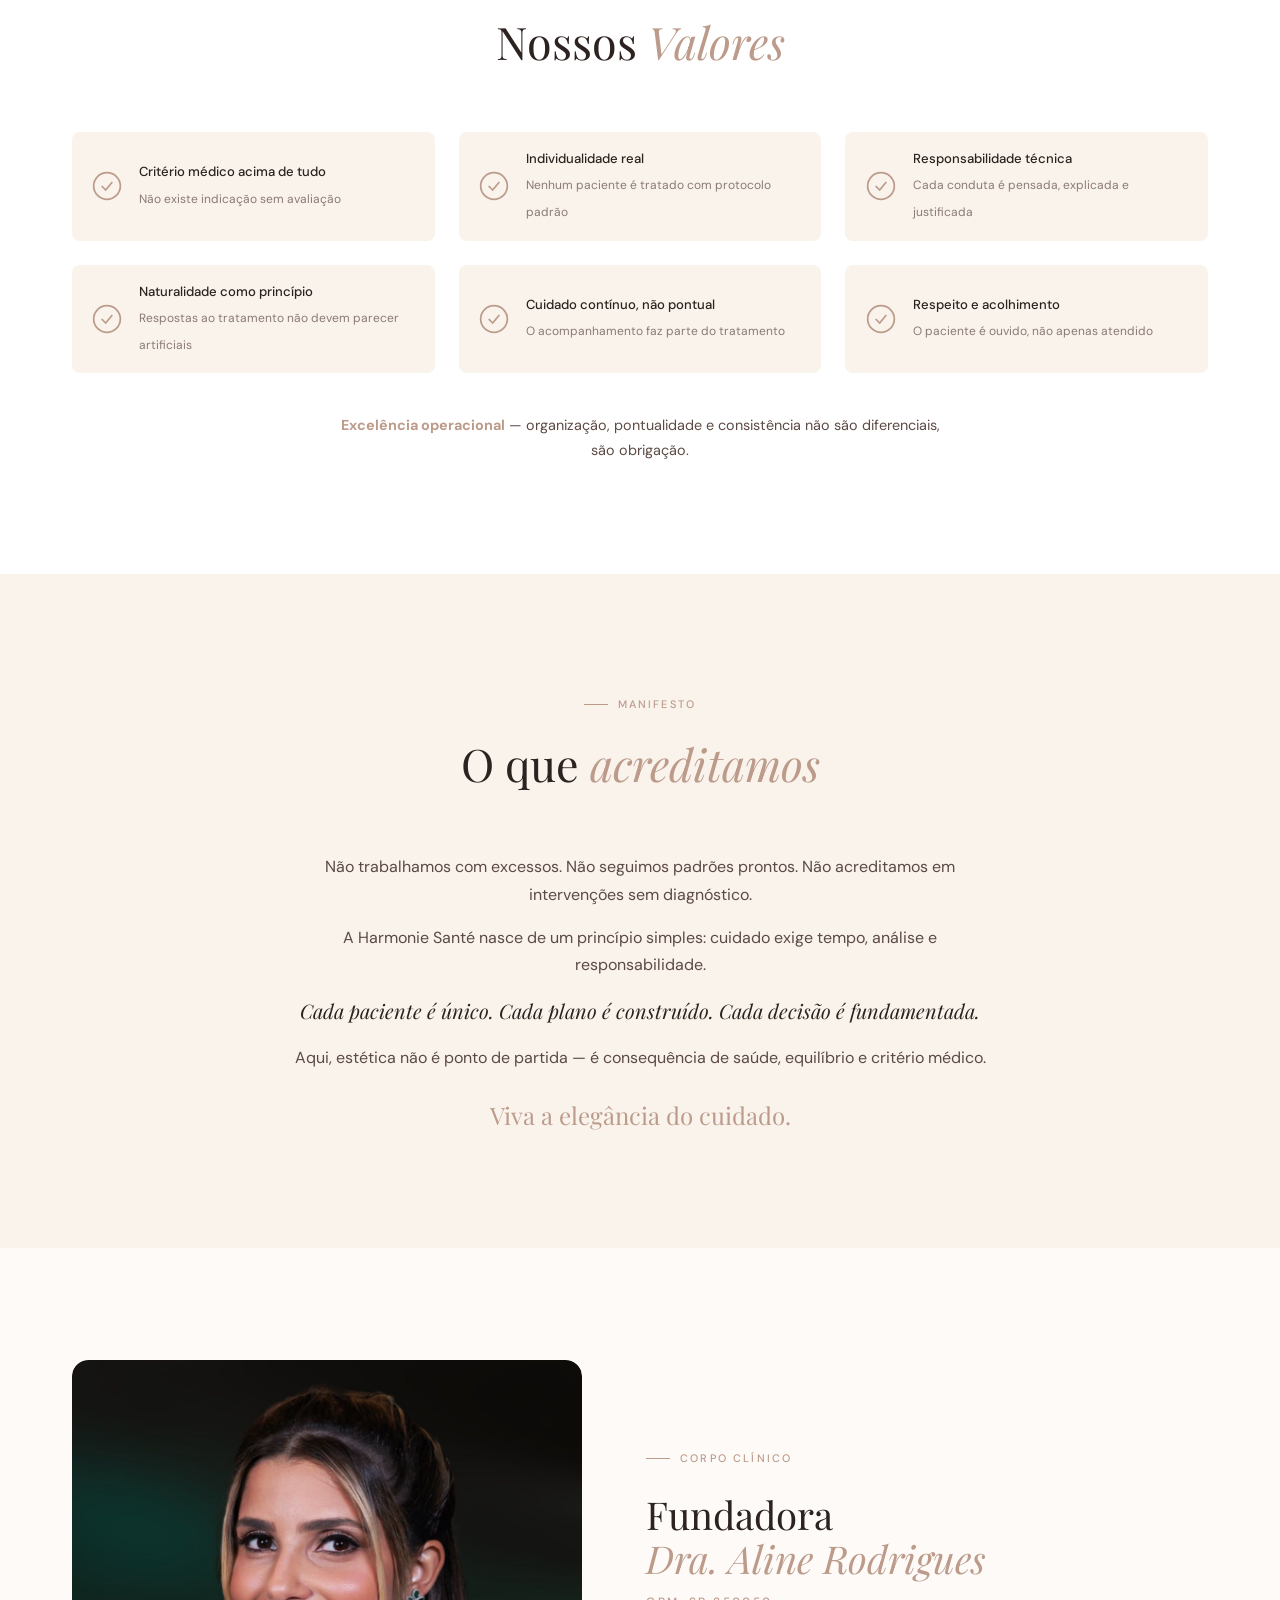
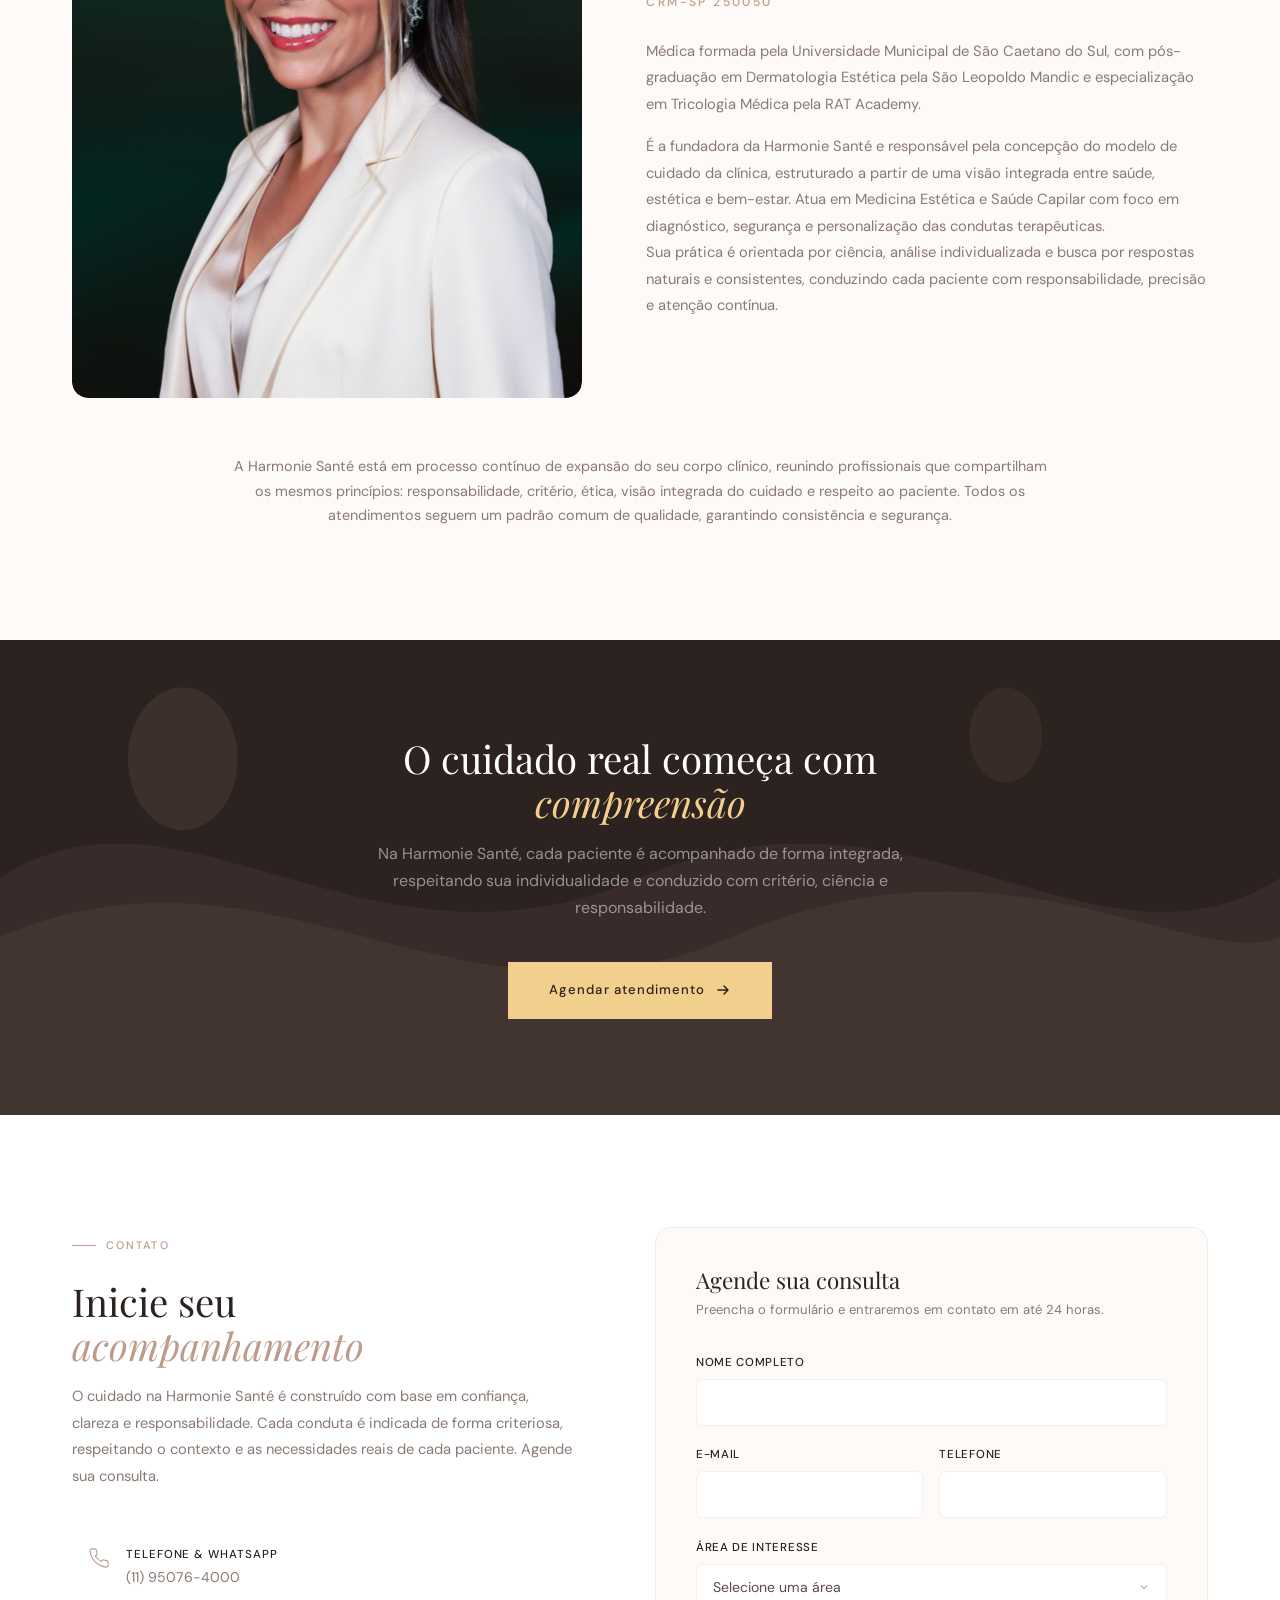
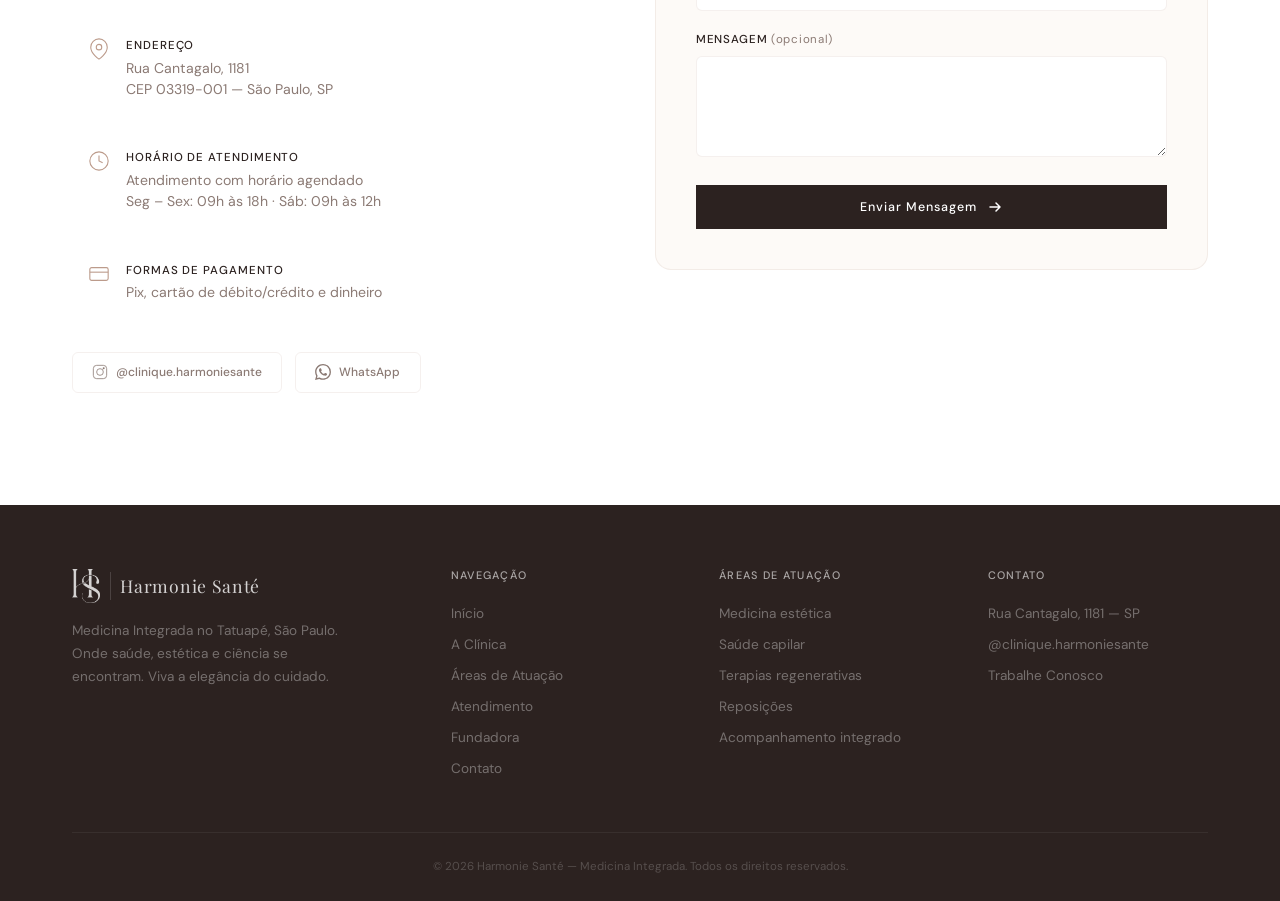
==== commit 0afa8106: "feat: Hero com foto da clínica no desktop e foto da Dra. recortada no mobile Co-Authored-By: Claude " ====
--- a/site/index.html
+++ b/site/index.html
@@ -57,7 +57,10 @@
 
   <!-- Hero Section -->
   <section id="home" class="hero">
-    <img src="../Clínica Aline/Hero Dra Aline.jpg" alt="" class="hero-bg-img" aria-hidden="true">
+    <picture>
+      <source media="(max-width: 768px)" srcset="../Clínica Aline/Hero Dra Aline Mobile.jpg">
+      <img src="../Clínica Aline/Marca dágua/Onde a ciência.png" alt="" class="hero-bg-img" aria-hidden="true">
+    </picture>
     <div class="hero-overlay"></div>
 
     <div class="hero-content" data-reveal>
--- a/site/css/style.css
+++ b/site/css/style.css
@@ -340,6 +340,7 @@
   justify-content: center;
   position: relative;
   overflow: hidden;
+  background: #2c2220;
 }
 
 .hero-bg-img {
@@ -348,7 +349,10 @@
   width: 100%;
   height: 100%;
   object-fit: cover;
-  object-position: 70% 32%;
+  object-position: center;
+  opacity: 0.6;
+  filter: blur(3px);
+  transform: scale(1.05);
 }
 
 .hero-overlay {
@@ -1346,6 +1350,14 @@
     align-items: flex-end;
   }
 
+  /* Foto da Dra. já recortada: logo HS próximo ao topo */
+  .hero-bg-img {
+    object-position: 70% top;
+    opacity: 1;
+    filter: none;
+    transform: none;
+  }
+
   .hero-overlay {
     background: linear-gradient(
       180deg,
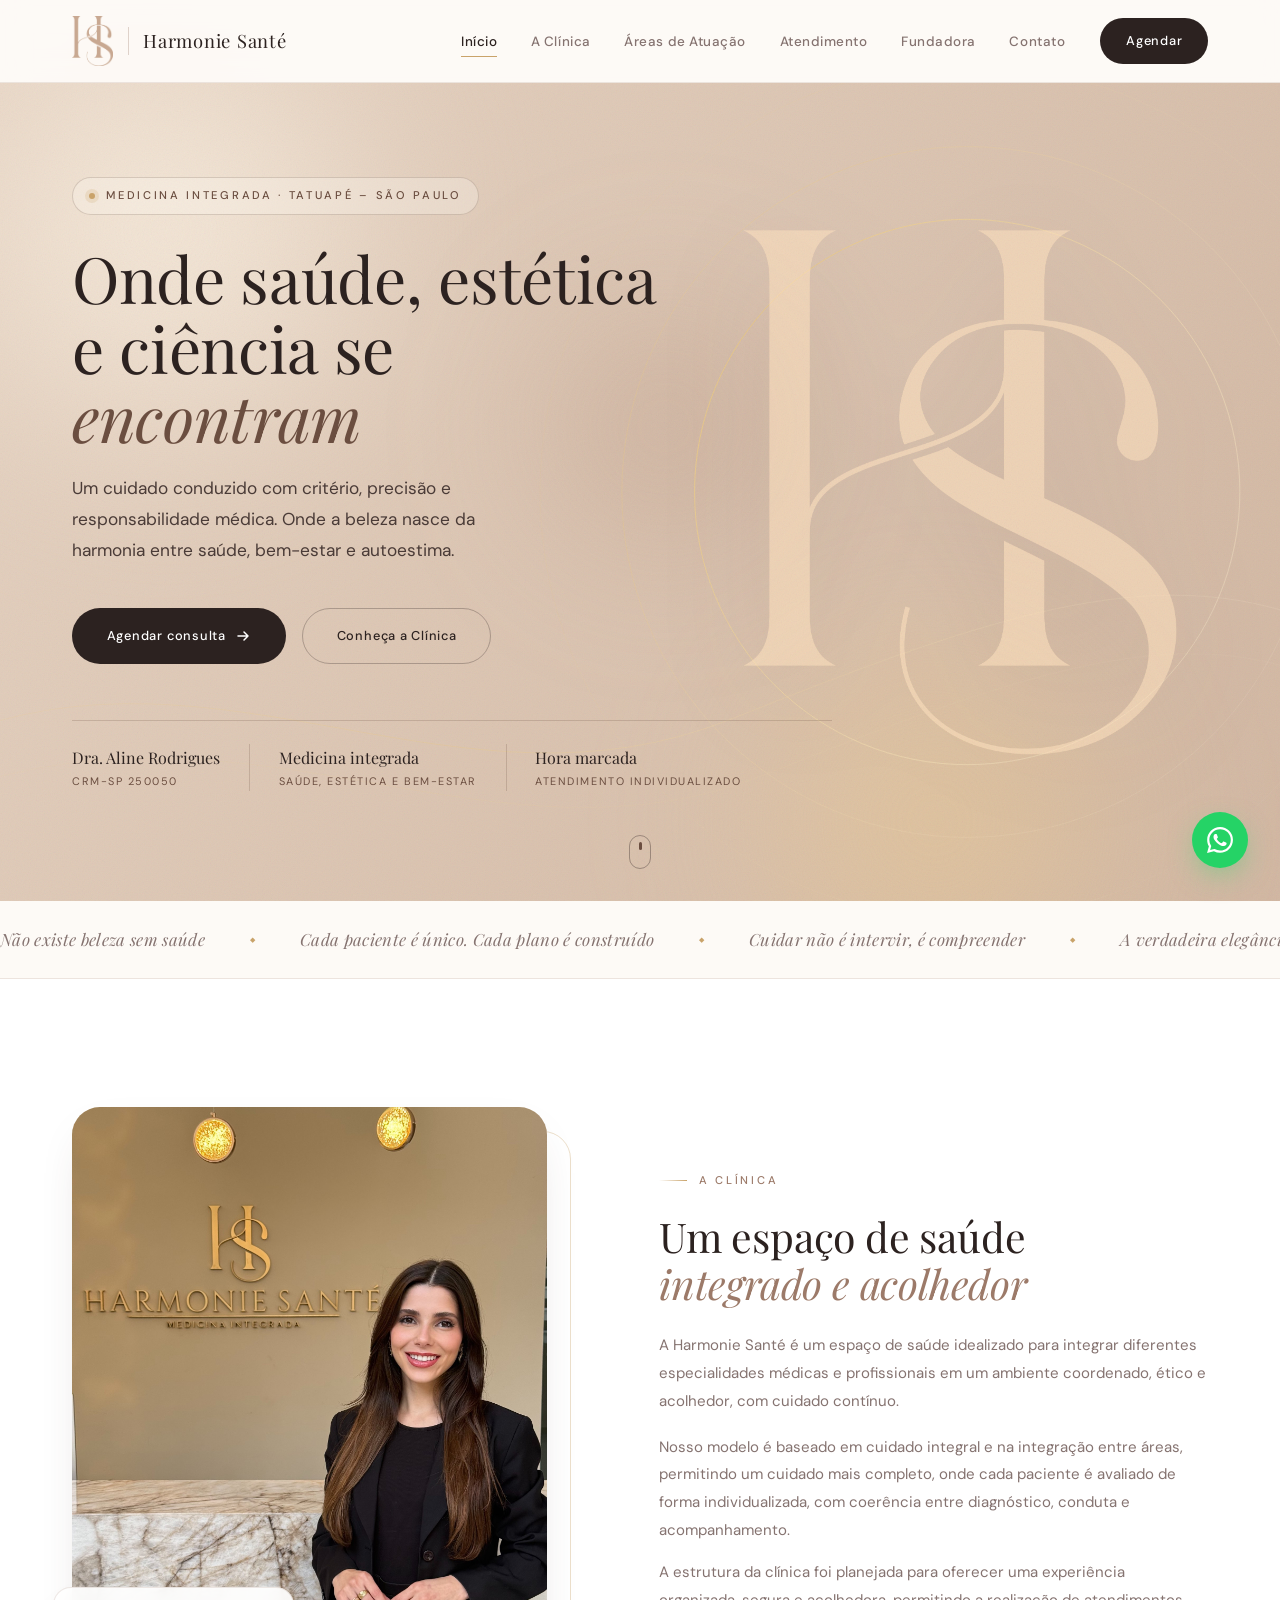
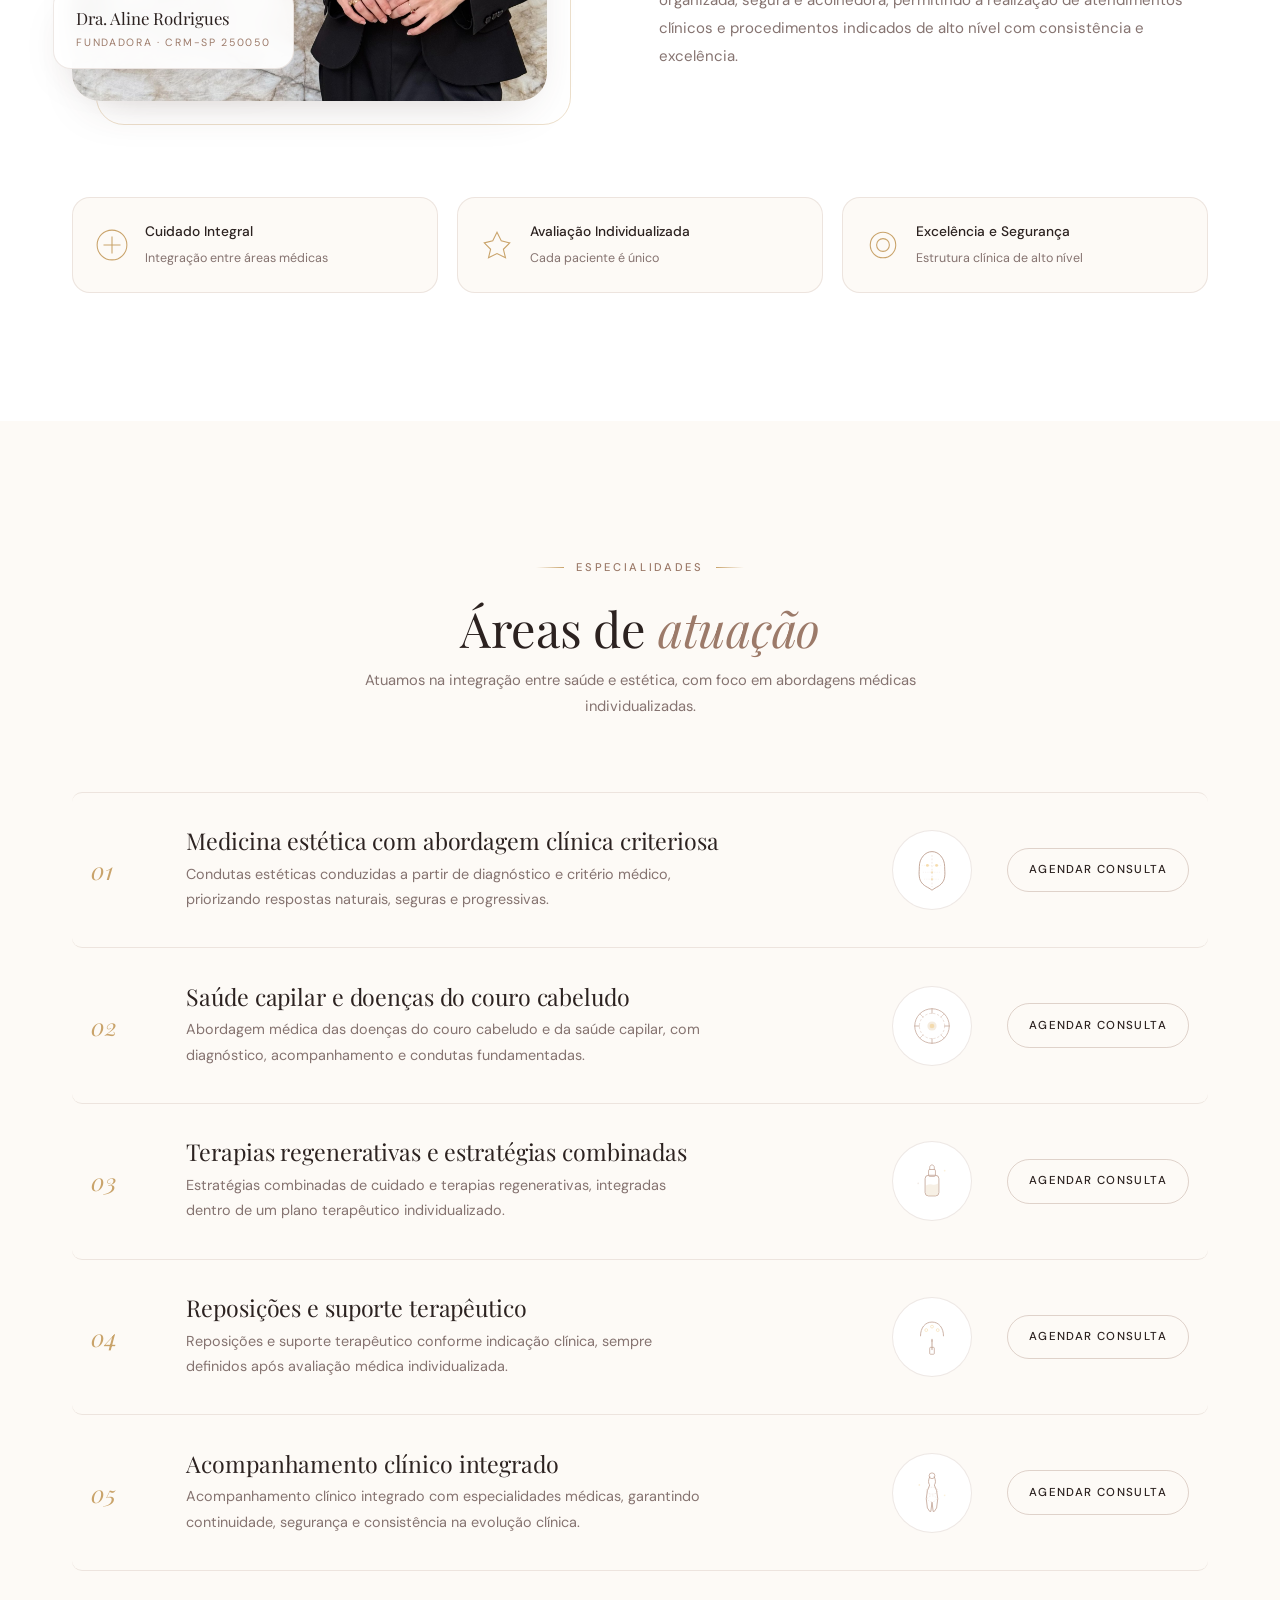
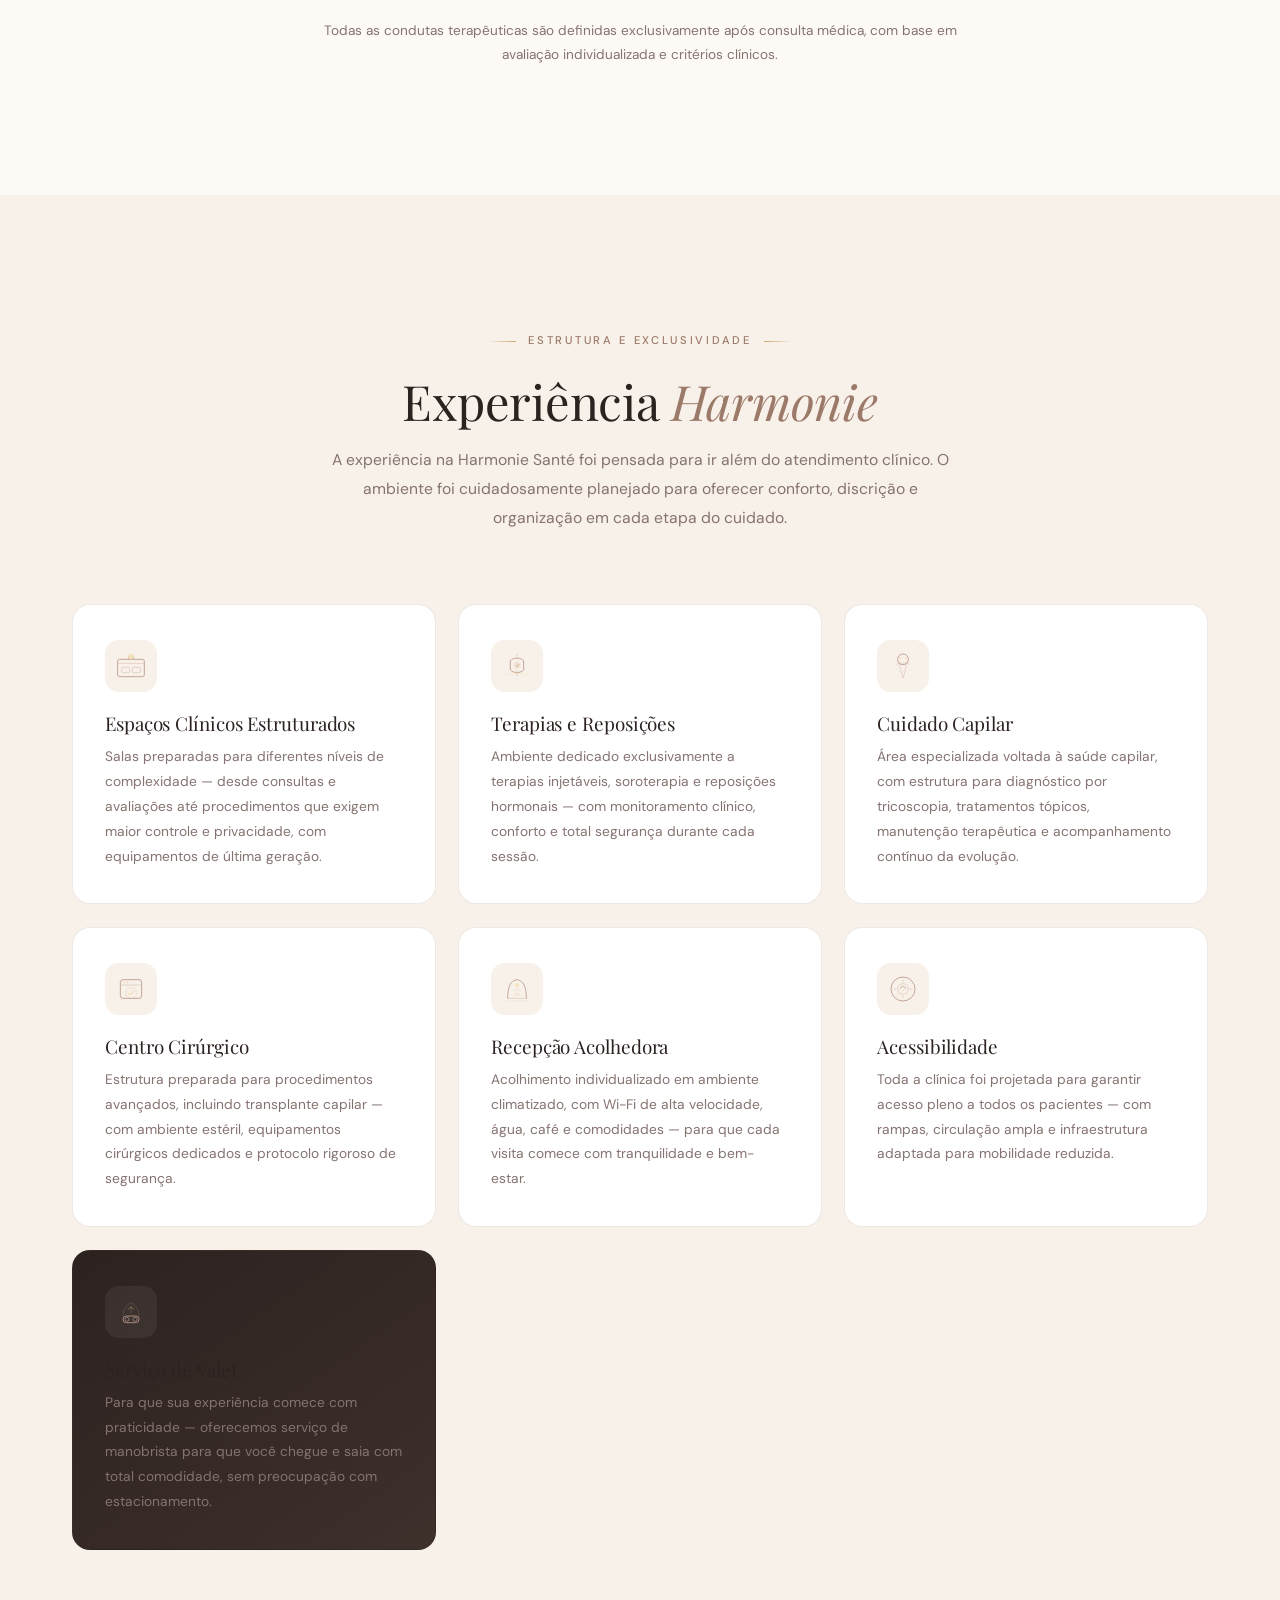
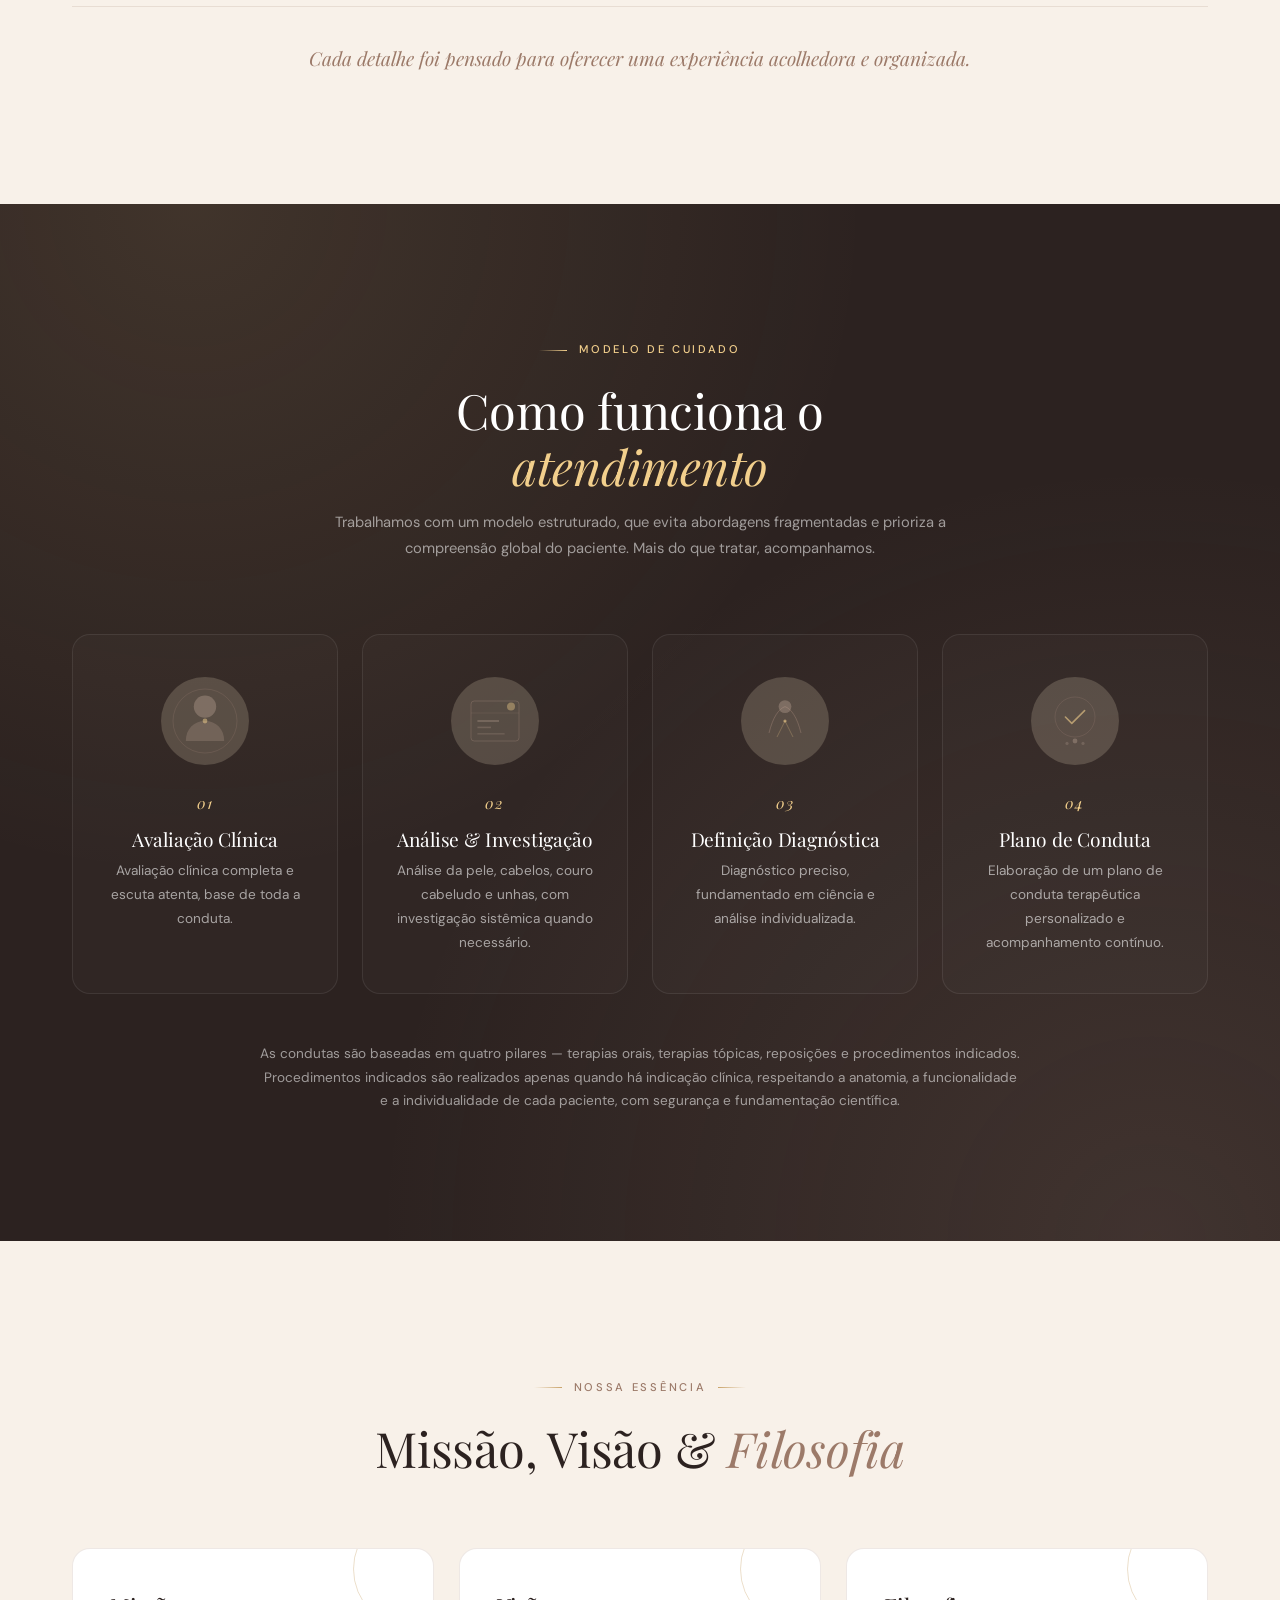
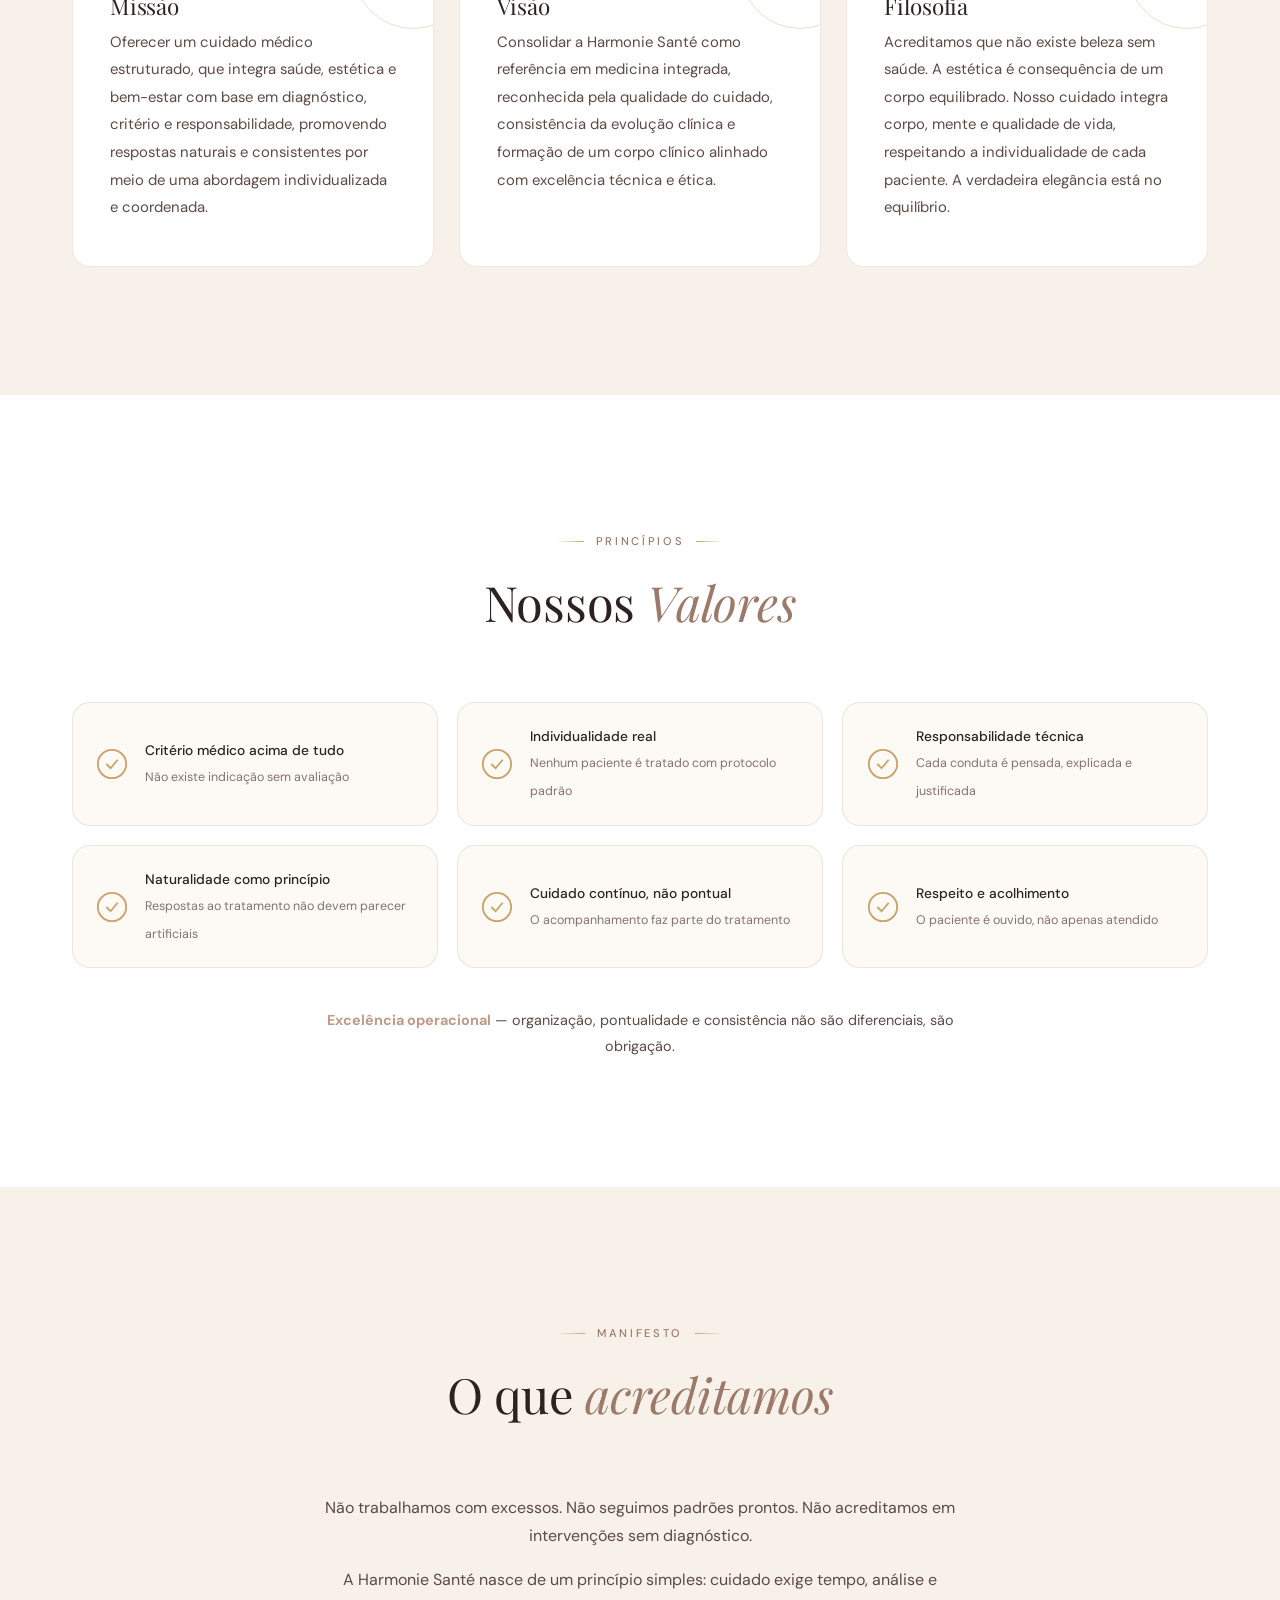
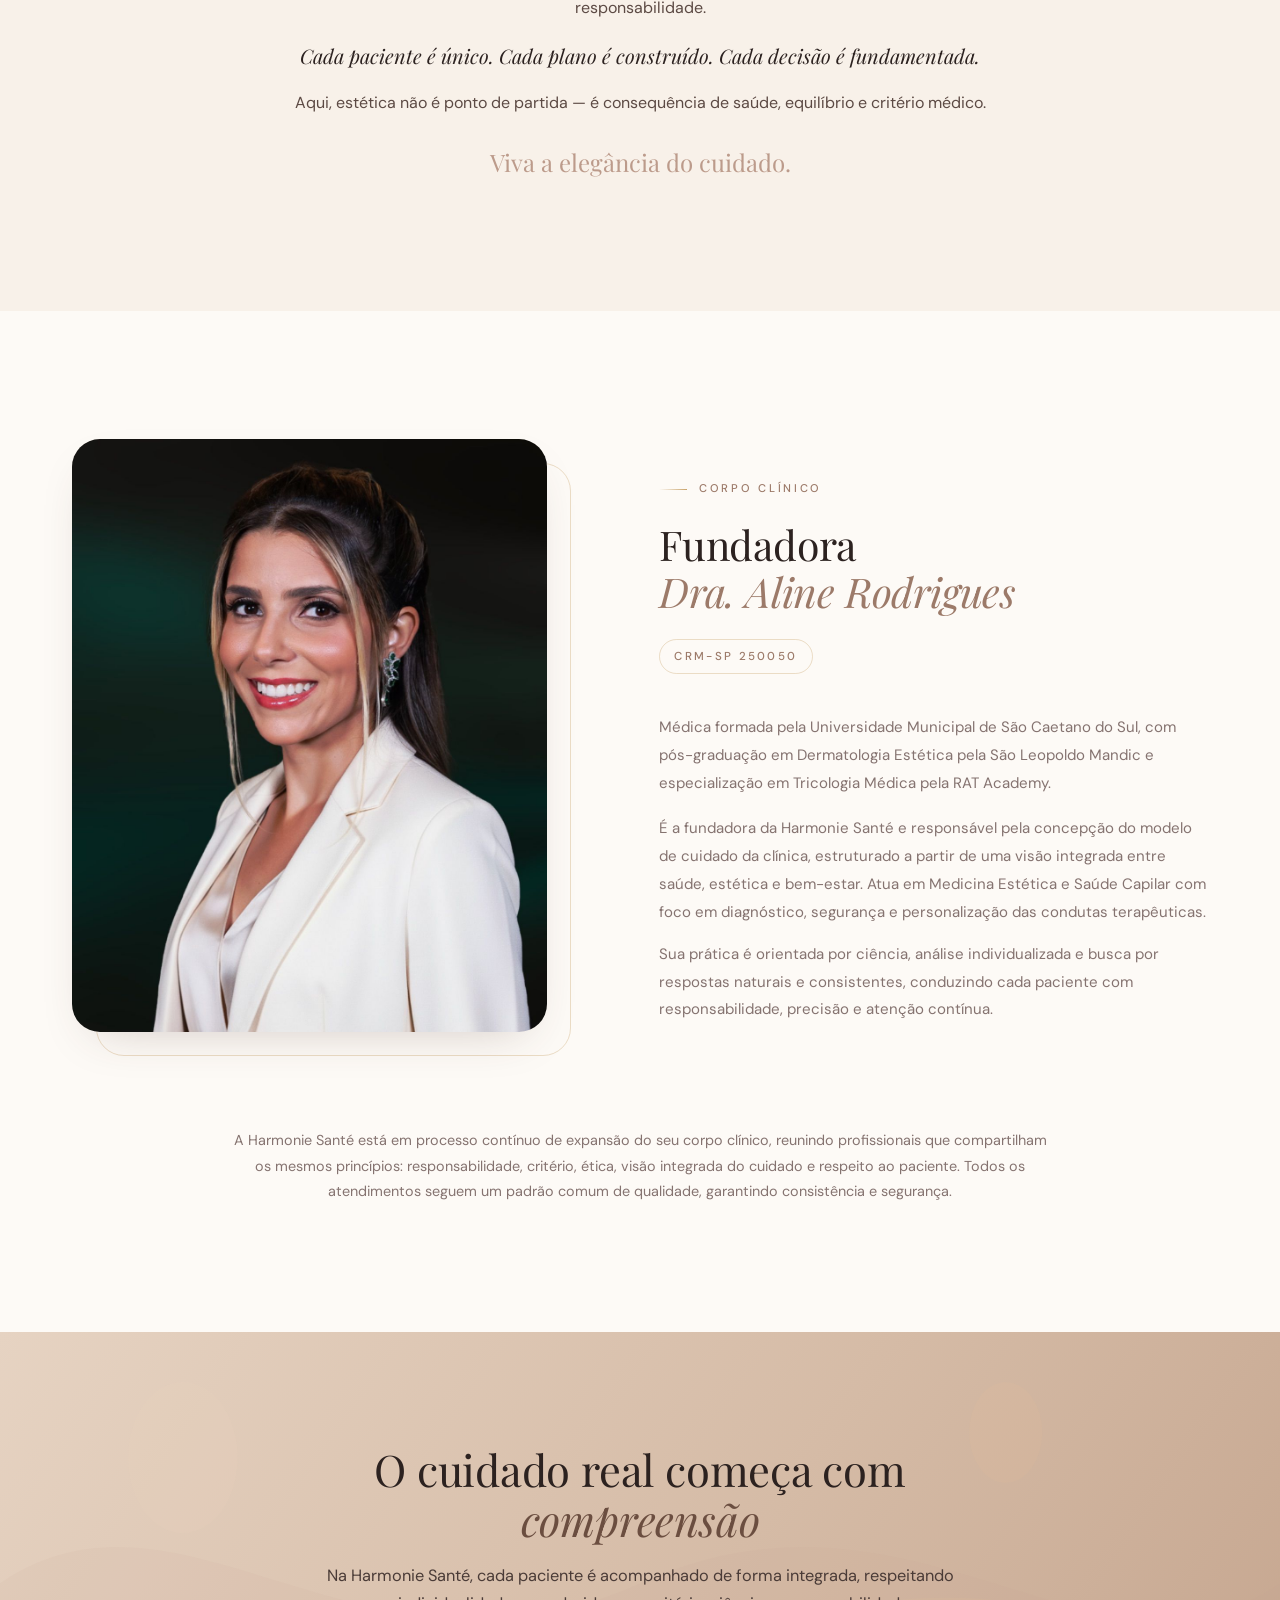
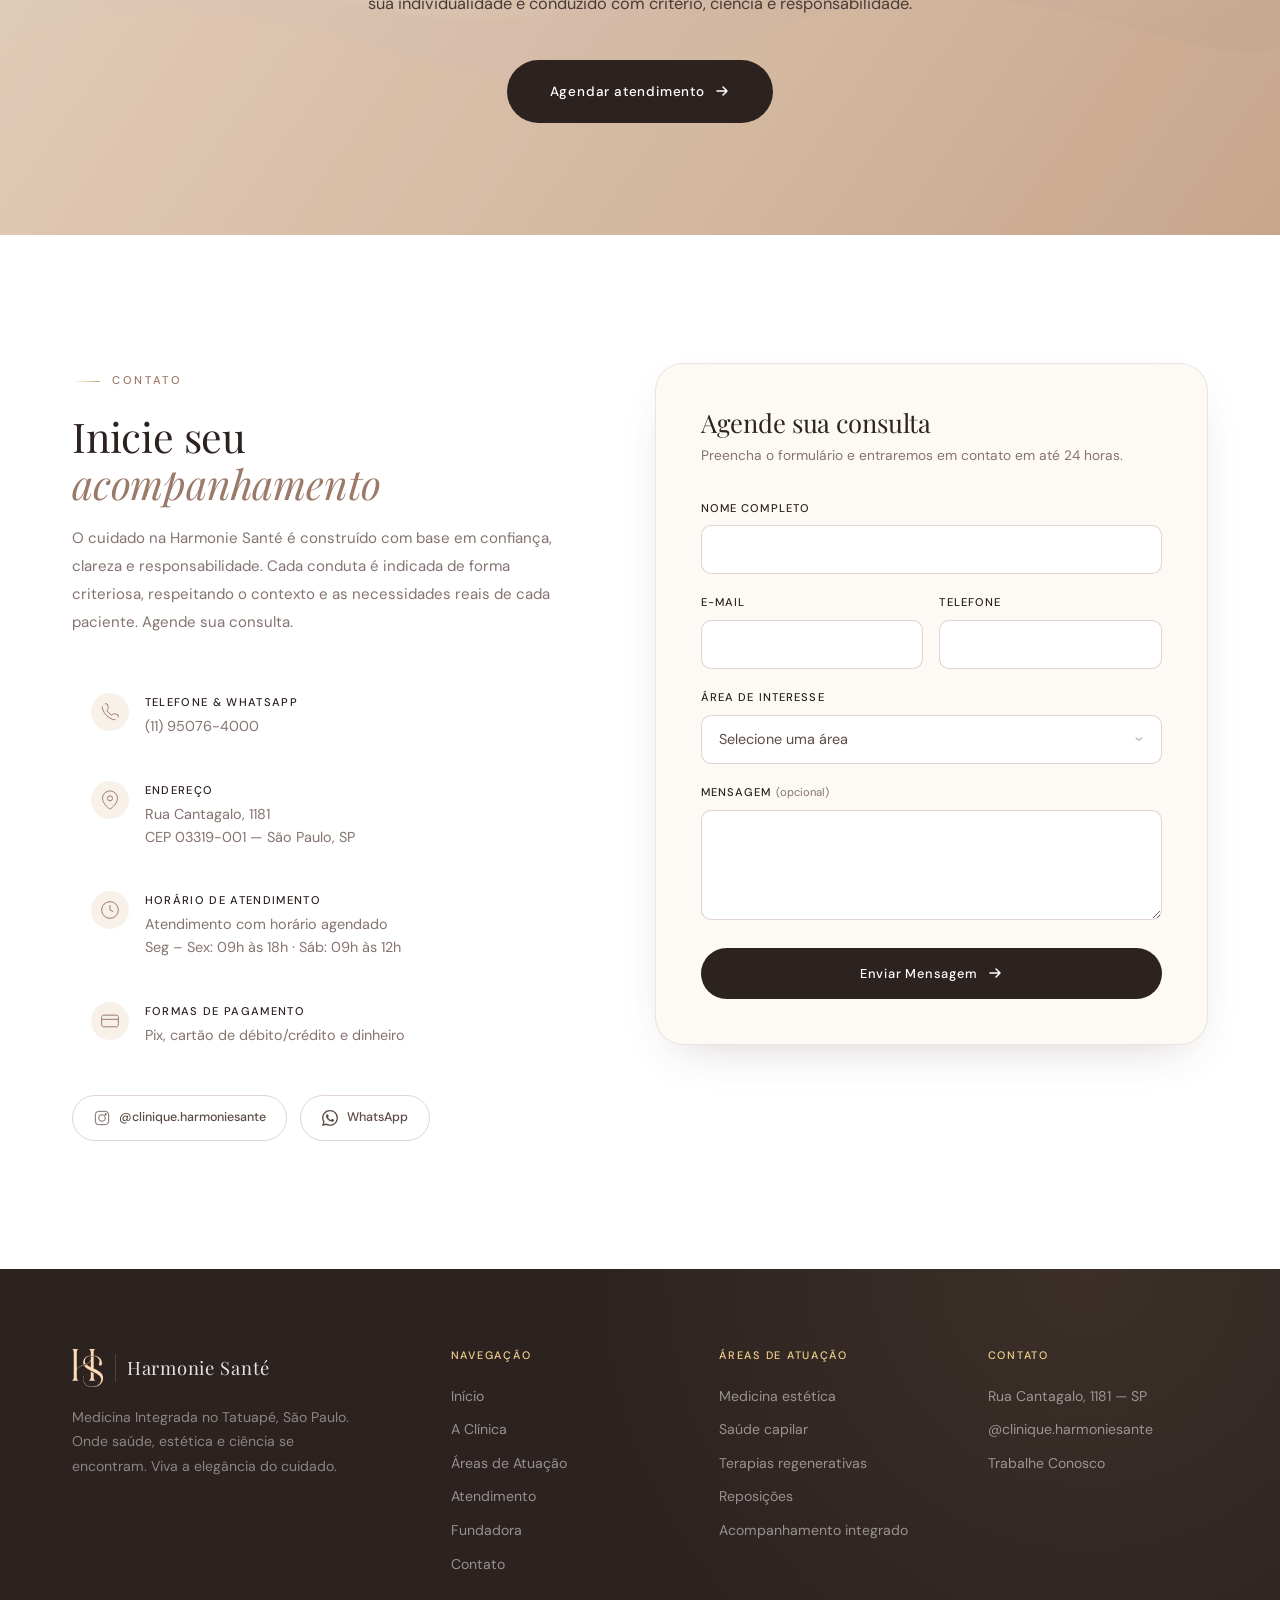
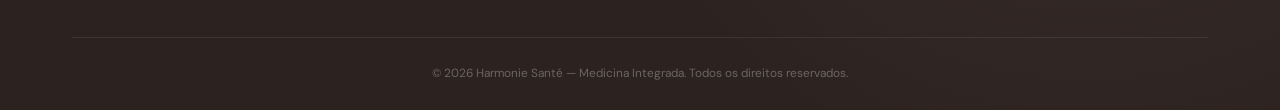
==== commit 95418c33: "feat: repaginada do site com Hero digital e foto da Dra. na seção A Clínica - Hero sem foto: gradien" ====
--- a/site/index.html
+++ b/site/index.html
@@ -57,11 +57,29 @@
 
   <!-- Hero Section -->
   <section id="home" class="hero">
-    <picture>
-      <source media="(max-width: 768px)" srcset="../Clínica Aline/Hero Dra Aline Mobile.jpg">
-      <img src="../Clínica Aline/Marca dágua/Onde a ciência.png" alt="" class="hero-bg-img" aria-hidden="true">
-    </picture>
-    <div class="hero-overlay"></div>
+    <!-- Fundo digital: gradiente, luzes suaves, linhas douradas e monograma -->
+    <div class="hero-bg" aria-hidden="true">
+      <div class="hero-orb hero-orb-1"></div>
+      <div class="hero-orb hero-orb-2"></div>
+      <div class="hero-orb hero-orb-3"></div>
+      <svg class="hero-lines" viewBox="0 0 1440 900" preserveAspectRatio="xMidYMid slice" fill="none">
+        <circle cx="1080" cy="450" r="300" stroke="url(#heroGold)" stroke-width="1"/>
+        <circle cx="1080" cy="450" r="380" stroke="url(#heroGold)" stroke-width="0.6" opacity="0.6"/>
+        <circle cx="1080" cy="450" r="470" stroke="url(#heroGold)" stroke-width="0.4" opacity="0.35"/>
+        <path d="M-40 720C260 600 520 820 820 700S1300 520 1480 600" stroke="url(#heroGold)" stroke-width="0.8" opacity="0.5"/>
+        <path d="M-40 780C300 660 560 880 860 760S1320 590 1480 660" stroke="url(#heroGold)" stroke-width="0.5" opacity="0.3"/>
+        <defs>
+          <linearGradient id="heroGold" x1="0" y1="0" x2="1440" y2="900" gradientUnits="userSpaceOnUse">
+            <stop offset="0" stop-color="#F2CF8C" stop-opacity="0"/>
+            <stop offset="0.5" stop-color="#E9C987"/>
+            <stop offset="1" stop-color="#FFF6E6" stop-opacity="0.2"/>
+          </linearGradient>
+        </defs>
+      </svg>
+      <img src="../Clínica Aline/Marca dágua/Curva (2).png" alt="" class="hero-monogram">
+      <div class="hero-sheen"></div>
+      <div class="hero-grain"></div>
+    </div>
 
     <div class="hero-content" data-reveal>
       <div class="hero-tag">
@@ -70,8 +88,7 @@
       </div>
       <h1>
         Onde saúde, estética<br>
-        e ciência se<br>
-        <em>encontram</em>
+        e ciência se <em>encontram</em>
       </h1>
       <p class="hero-desc">Um cuidado conduzido com critério, precisão e responsabilidade médica. Onde a beleza nasce da harmonia entre saúde, bem-estar e autoestima.</p>
       <div class="hero-btns">
@@ -81,6 +98,11 @@
         </a>
         <a href="#about" class="btn btn-ghost">Conheça a Clínica</a>
       </div>
+      <ul class="hero-trust">
+        <li><strong>Dra. Aline Rodrigues</strong><span>CRM-SP 250050</span></li>
+        <li><strong>Medicina integrada</strong><span>Saúde, estética e bem-estar</span></li>
+        <li><strong>Hora marcada</strong><span>Atendimento individualizado</span></li>
+      </ul>
     </div>
 
     <div class="hero-scroll-indicator">
@@ -111,8 +133,12 @@
     <div class="container">
       <div class="about-top" data-reveal>
         <div class="about-visual">
-          <div class="about-card-art">
-            <img src="../Clínica Aline/Marca dágua/Onde a ciência.png" alt="Harmonie Santé — onde a ciência encontra a arte do cuidar" class="about-img">
+          <div class="about-card-art about-card-portrait">
+            <img src="../Clínica Aline/Hero Dra Aline.jpg" alt="Dra. Aline Rodrigues na recepção da Harmonie Santé" class="about-img">
+          </div>
+          <div class="about-badge">
+            <strong>Dra. Aline Rodrigues</strong>
+            <span>Fundadora &middot; CRM-SP 250050</span>
           </div>
         </div>
         <div class="about-text">
--- a/site/css/style.css
+++ b/site/css/style.css
@@ -1,25 +1,37 @@
 /* ============================================
-   HARMONIE SANTÉ — V2 Editorial Luxury
+   HARMONIE SANTÉ — V3 Warm Editorial
    ============================================ */
 
 :root {
   --primary: #BC9B8B;
-  --primary-dark: #A07E6E;
+  --primary-dark: #9C7A69;
   --primary-light: #D4B8AA;
   --secondary: #EBD9BF;
   --secondary-light: #F5EDE0;
   --accent: #F2CF8C;
+  --gold: #C9A36A;
+  --gold-soft: rgba(201, 163, 106, 0.35);
   --dark: #2C2220;
   --dark-soft: #4A3B37;
+  --ink-brown: #6B4E40;
   --text: #5C4A44;
-  --text-light: #8B7A74;
+  --text-light: #857370;
   --white: #FFFFFF;
-  --off-white: #FDFAF7;
-  --cream: #F9F3EC;
-  --border: rgba(188, 155, 139, 0.15);
+  --off-white: #FDFAF6;
+  --cream: #F8F1E9;
+  --taupe-1: #E6D3C2;
+  --taupe-2: #D5BBA6;
+  --taupe-3: #C4A48D;
+  --border: rgba(160, 126, 110, 0.18);
+  --border-strong: rgba(160, 126, 110, 0.32);
 
   --heading: 'Playfair Display', Georgia, serif;
   --body: 'DM Sans', -apple-system, sans-serif;
+
+  --radius-sm: 10px;
+  --radius: 18px;
+  --radius-lg: 28px;
+  --shadow-soft: 0 18px 50px -24px rgba(74, 52, 42, 0.28);
 
   --ease: cubic-bezier(0.25, 0.46, 0.45, 0.94);
   --ease-out: cubic-bezier(0.16, 1, 0.3, 1);
@@ -39,7 +51,7 @@
   font-weight: 400;
   color: var(--text);
   background: var(--off-white);
-  line-height: 1.7;
+  line-height: 1.75;
   overflow-x: hidden;
   -webkit-font-smoothing: antialiased;
 }
@@ -53,17 +65,22 @@
   color: var(--white);
 }
 
+:focus-visible {
+  outline: 2px solid var(--gold);
+  outline-offset: 3px;
+}
+
 /* === Cursor Glow === */
 .cursor-glow {
   position: fixed;
+  top: 0;
+  left: 0;
   width: 300px;
   height: 300px;
   border-radius: 50%;
-  background: radial-gradient(circle, rgba(188,155,139,0.06) 0%, transparent 70%);
+  background: radial-gradient(circle, rgba(201, 163, 106, 0.07) 0%, transparent 70%);
   pointer-events: none;
   z-index: 0;
-  transform: translate(-50%, -50%);
-  transition: transform 0.1s linear;
   display: none;
 }
 
@@ -84,40 +101,48 @@
   font-weight: 400;
   color: var(--dark);
   line-height: 1.15;
+  letter-spacing: -0.005em;
 }
 
 h2 em, h1 em {
   font-style: italic;
-  color: var(--primary);
+  color: var(--primary-dark);
 }
 
 .section-tag {
   display: inline-flex;
   align-items: center;
-  gap: 0.6rem;
-  font-size: 0.68rem;
+  gap: 0.75rem;
+  font-size: 0.7rem;
   font-weight: 500;
-  letter-spacing: 0.2em;
+  letter-spacing: 0.24em;
   text-transform: uppercase;
-  color: var(--primary);
-  margin-bottom: 1.5rem;
+  color: var(--primary-dark);
+  margin-bottom: 1.4rem;
 }
 
 .section-tag::before {
   content: '';
-  width: 24px;
+  width: 28px;
   height: 1px;
-  background: var(--primary);
+  background: linear-gradient(90deg, transparent, var(--gold));
+}
+
+.section-header .section-tag::after {
+  content: '';
+  width: 28px;
+  height: 1px;
+  background: linear-gradient(90deg, var(--gold), transparent);
 }
 
 .section-header {
   text-align: center;
-  max-width: 600px;
-  margin: 0 auto 4rem;
+  max-width: 640px;
+  margin: 0 auto 4.5rem;
 }
 
 .section-header h2 {
-  font-size: clamp(2rem, 3.5vw, 3rem);
+  font-size: clamp(2.1rem, 3.8vw, 3.2rem);
 }
 
 /* === Buttons === */
@@ -126,13 +151,16 @@
   align-items: center;
   gap: 0.6rem;
   font-family: var(--body);
-  font-size: 0.78rem;
+  font-size: 0.8rem;
   font-weight: 500;
-  letter-spacing: 0.08em;
-  padding: 0.9rem 2rem;
-  border: none;
+  letter-spacing: 0.06em;
+  padding: 1rem 2.1rem;
+  border: 1px solid transparent;
+  border-radius: 999px;
   cursor: pointer;
-  transition: all var(--duration) var(--ease);
+  transition: background var(--duration) var(--ease), color var(--duration) var(--ease),
+    border-color var(--duration) var(--ease), transform var(--duration) var(--ease),
+    box-shadow var(--duration) var(--ease);
   position: relative;
 }
 
@@ -142,9 +170,9 @@
 }
 
 .btn-primary:hover {
-  background: var(--primary-dark);
+  background: var(--ink-brown);
   transform: translateY(-2px);
-  box-shadow: 0 8px 25px rgba(44, 34, 32, 0.15);
+  box-shadow: 0 12px 30px -12px rgba(44, 34, 32, 0.45);
 }
 
 .btn-primary svg { transition: transform 0.3s var(--ease); }
@@ -152,26 +180,34 @@
 
 .btn-ghost {
   background: transparent;
-  color: var(--text);
-  border: 1px solid var(--border);
-  padding: 0.85rem 2rem;
+  color: var(--dark);
+  border-color: var(--border-strong);
 }
 
 .btn-ghost:hover {
-  border-color: var(--primary);
-  color: var(--primary);
-}
-
-.btn-lg { padding: 1.1rem 2.6rem; font-size: 0.82rem; }
+  border-color: var(--dark);
+  background: rgba(255, 255, 255, 0.35);
+}
+
+.btn-lg { padding: 1.15rem 2.6rem; font-size: 0.84rem; }
 .btn-full { width: 100%; justify-content: center; }
 
 /* === Header === */
 #header {
-  position: relative;
+  position: sticky;
+  top: 0;
   z-index: 100;
-  padding: 1.2rem 0;
-  background: var(--off-white);
+  padding: 1rem 0;
+  background: rgba(253, 250, 246, 0.86);
+  backdrop-filter: saturate(140%) blur(14px);
+  -webkit-backdrop-filter: saturate(140%) blur(14px);
   border-bottom: 1px solid var(--border);
+  transition: padding 0.4s var(--ease), box-shadow 0.4s var(--ease);
+}
+
+#header.scrolled {
+  padding: 0.6rem 0;
+  box-shadow: 0 10px 30px -20px rgba(74, 52, 42, 0.35);
 }
 
 .navbar {
@@ -185,35 +221,28 @@
 .logo {
   display: flex;
   align-items: center;
-  gap: 0.8rem;
+  gap: 0.9rem;
   margin-right: auto;
 }
 
 .logo-icon {
-  height: 55px;
+  height: 50px;
   width: auto;
   object-fit: contain;
   transition: height 0.4s var(--ease);
 }
 
-
-.logo-monogram {
-  font-family: var(--heading);
-  font-size: 1.4rem;
-  font-weight: 600;
-  color: var(--primary);
-  letter-spacing: 0.08em;
-}
+#header.scrolled .logo-icon { height: 42px; }
 
 .logo-divider {
   width: 1px;
   height: 28px;
-  background: var(--border);
+  background: var(--border-strong);
 }
 
 .logo-text {
   font-family: var(--heading);
-  font-size: 1.1rem;
+  font-size: 1.15rem;
   font-weight: 400;
   color: var(--dark);
   letter-spacing: 0.04em;
@@ -221,17 +250,18 @@
 
 .nav-links {
   display: flex;
-  gap: 2rem;
-  margin-right: 2rem;
+  gap: 2.1rem;
+  margin-right: 2.2rem;
 }
 
 .nav-links a {
-  font-size: 0.85rem;
+  font-size: 0.84rem;
   font-weight: 500;
-  letter-spacing: 0.06em;
+  letter-spacing: 0.04em;
   color: var(--text-light);
   transition: color 0.3s var(--ease);
   position: relative;
+  padding: 0.3rem 0;
 }
 
 .nav-links a:hover,
@@ -242,28 +272,31 @@
 .nav-links a::after {
   content: '';
   position: absolute;
-  bottom: -3px;
-  left: 0;
+  bottom: -2px;
+  left: 50%;
   width: 0;
   height: 1px;
-  background: var(--primary);
-  transition: width 0.3s var(--ease);
-}
-
-.nav-links a:hover::after { width: 100%; }
+  background: var(--gold);
+  transition: width 0.3s var(--ease), left 0.3s var(--ease);
+}
+
+.nav-links a:hover::after,
+.nav-links a.active::after { width: 100%; left: 0; }
 
 .nav-cta {
-  font-size: 0.82rem;
+  font-size: 0.8rem;
   font-weight: 500;
-  letter-spacing: 0.08em;
-  padding: 0.7rem 1.6rem;
+  letter-spacing: 0.06em;
+  padding: 0.75rem 1.6rem;
   background: var(--dark);
   color: var(--white);
-  transition: all 0.3s var(--ease);
+  border-radius: 999px;
+  transition: background 0.3s var(--ease), transform 0.3s var(--ease);
 }
 
 .nav-cta:hover {
-  background: var(--primary-dark);
+  background: var(--ink-brown);
+  transform: translateY(-1px);
 }
 
 .nav-toggle {
@@ -273,12 +306,12 @@
   background: none;
   border: none;
   cursor: pointer;
-  padding: 6px;
+  padding: 8px;
   z-index: 201;
 }
 
 .nav-toggle span {
-  width: 22px;
+  width: 24px;
   height: 1.5px;
   background: var(--dark);
   transition: all 0.3s var(--ease);
@@ -297,7 +330,9 @@
 .mobile-menu {
   position: fixed;
   inset: 0;
-  background: var(--off-white);
+  background:
+    radial-gradient(circle at 80% 10%, rgba(242, 207, 140, 0.22), transparent 45%),
+    var(--off-white);
   z-index: 200;
   display: flex;
   align-items: center;
@@ -330,41 +365,136 @@
   transition: color 0.3s;
 }
 
-.mobile-menu-content a:hover { color: var(--primary); }
-
-/* === Hero === */
+.mobile-menu-content a:hover { color: var(--primary-dark); }
+
+.mobile-menu-content .btn {
+  font-family: var(--body);
+  font-size: 0.82rem;
+  color: var(--white);
+}
+
+/* === Hero (digital, sem foto) === */
 .hero {
-  min-height: 100vh;
+  min-height: calc(100vh - 82px);
+  min-height: calc(100svh - 82px);
   display: flex;
   align-items: center;
-  justify-content: center;
   position: relative;
   overflow: hidden;
-  background: #2c2220;
-}
-
-.hero-bg-img {
+  isolation: isolate;
+  background: linear-gradient(125deg, var(--taupe-1) 0%, var(--taupe-2) 45%, var(--taupe-3) 100%);
+  background-size: 180% 180%;
+  animation: heroGradient 30s ease-in-out infinite alternate;
+}
+
+@keyframes heroGradient {
+  0% { background-position: 0% 40%; }
+  100% { background-position: 100% 60%; }
+}
+
+.hero-bg {
+  position: absolute;
+  inset: 0;
+  z-index: -1;
+  pointer-events: none;
+}
+
+.hero-orb {
+  position: absolute;
+  border-radius: 50%;
+  filter: blur(70px);
+  will-change: transform;
+}
+
+.hero-orb-1 {
+  width: 46vw;
+  height: 46vw;
+  top: -18%;
+  left: -10%;
+  background: radial-gradient(circle, rgba(255, 246, 232, 0.75), transparent 68%);
+  animation: orbFloat 26s ease-in-out infinite alternate;
+}
+
+.hero-orb-2 {
+  width: 38vw;
+  height: 38vw;
+  bottom: -20%;
+  right: 8%;
+  background: radial-gradient(circle, rgba(242, 207, 140, 0.45), transparent 70%);
+  animation: orbFloat 32s ease-in-out infinite alternate-reverse;
+}
+
+.hero-orb-3 {
+  width: 28vw;
+  height: 28vw;
+  top: 20%;
+  left: 38%;
+  background: radial-gradient(circle, rgba(160, 120, 100, 0.3), transparent 70%);
+  animation: orbFloat 38s ease-in-out infinite alternate;
+}
+
+@keyframes orbFloat {
+  0% { transform: translate3d(0, 0, 0) scale(1); }
+  100% { transform: translate3d(4vw, 3vh, 0) scale(1.12); }
+}
+
+.hero-lines {
   position: absolute;
   inset: 0;
   width: 100%;
   height: 100%;
-  object-fit: cover;
-  object-position: center;
-  opacity: 0.6;
-  filter: blur(3px);
-  transform: scale(1.05);
-}
-
-.hero-overlay {
+}
+
+.hero-lines circle,
+.hero-lines path {
+  stroke-dasharray: 3000;
+  stroke-dashoffset: 3000;
+  animation: drawLine 4.5s var(--ease-out) forwards;
+}
+
+.hero-lines circle:nth-of-type(2) { animation-delay: 0.3s; }
+.hero-lines circle:nth-of-type(3) { animation-delay: 0.6s; }
+.hero-lines path { animation-delay: 0.9s; animation-duration: 6s; }
+
+@keyframes drawLine {
+  to { stroke-dashoffset: 0; }
+}
+
+.hero-monogram {
+  position: absolute;
+  top: 50%;
+  left: 75%;
+  height: 64%;
+  width: auto;
+  transform: translate(-50%, -50%);
+  opacity: 0;
+  filter: brightness(1.35) saturate(1.15) drop-shadow(0 30px 60px rgba(107, 78, 64, 0.18));
+  animation: monogramIn 2.4s var(--ease-out) 0.4s forwards;
+}
+
+@keyframes monogramIn {
+  from { opacity: 0; transform: translate(-50%, -46%) scale(0.97); }
+  to { opacity: 0.55; transform: translate(-50%, -50%) scale(1); }
+}
+
+.hero-sheen {
   position: absolute;
   inset: 0;
-  background: linear-gradient(
-    135deg,
-    rgba(44, 34, 32, 0.55) 0%,
-    rgba(44, 34, 32, 0.35) 40%,
-    rgba(188, 155, 139, 0.2) 100%
-  );
-  backdrop-filter: blur(1px);
+  background: linear-gradient(105deg, transparent 35%, rgba(255, 250, 240, 0.35) 50%, transparent 65%);
+  transform: translateX(-100%);
+  animation: sheen 3.2s var(--ease) 1.2s forwards;
+}
+
+@keyframes sheen {
+  to { transform: translateX(100%); }
+}
+
+.hero-grain {
+  position: absolute;
+  inset: 0;
+  opacity: 0.09;
+  mix-blend-mode: multiply;
+  background-image: url("data:image/svg+xml,%3Csvg xmlns='http://www.w3.org/2000/svg' width='180' height='180'%3E%3Cfilter id='n'%3E%3CfeTurbulence type='fractalNoise' baseFrequency='0.85' numOctaves='3' stitchTiles='stitch'/%3E%3C/filter%3E%3Crect width='100%25' height='100%25' filter='url(%23n)'/%3E%3C/svg%3E");
 }
 
 .hero-content {
@@ -374,51 +504,57 @@
   max-width: 1200px;
   width: 100%;
   margin: 0 auto;
-  padding: 4rem 2rem;
+  padding: 3.5rem 2rem 4.5rem;
 }
 
 .hero-tag {
   display: inline-flex;
   align-items: center;
-  gap: 0.6rem;
-  font-size: 0.68rem;
+  gap: 0.7rem;
+  font-size: 0.7rem;
   font-weight: 500;
-  letter-spacing: 0.2em;
+  letter-spacing: 0.24em;
   text-transform: uppercase;
-  color: var(--accent);
-  margin-bottom: 1.5rem;
+  color: var(--ink-brown);
+  margin-bottom: 1.8rem;
+  padding: 0.5rem 1rem;
+  border: 1px solid rgba(107, 78, 64, 0.22);
+  border-radius: 999px;
+  background: rgba(255, 250, 244, 0.28);
 }
 
 .tag-dot {
   width: 6px;
   height: 6px;
   border-radius: 50%;
-  background: var(--accent);
-  animation: dotPulse 2s ease-in-out infinite;
+  background: var(--gold);
+  box-shadow: 0 0 0 4px rgba(201, 163, 106, 0.2);
+  animation: dotPulse 2.4s ease-in-out infinite;
 }
 
 @keyframes dotPulse {
   0%, 100% { opacity: 1; }
-  50% { opacity: 0.4; }
+  50% { opacity: 0.45; }
 }
 
 .hero h1 {
-  font-size: clamp(2.8rem, 5.5vw, 4.5rem);
+  font-size: clamp(2.8rem, 5vw, 4.3rem);
   font-weight: 400;
-  color: var(--white);
-  margin-bottom: 1.5rem;
-  line-height: 1.12;
+  color: var(--dark);
+  margin-bottom: 1.4rem;
+  line-height: 1.08;
+  max-width: 16ch;
 }
 
 .hero h1 em {
-  color: var(--secondary);
+  color: var(--ink-brown);
 }
 
 .hero-desc {
-  font-size: 1.05rem;
-  color: rgba(255, 255, 255, 0.7);
-  max-width: 480px;
-  margin-bottom: 2.5rem;
+  font-size: 1.08rem;
+  color: var(--dark-soft);
+  max-width: 470px;
+  margin-bottom: 2.6rem;
   line-height: 1.8;
 }
 
@@ -430,62 +566,49 @@
 }
 
 .hero .btn-ghost {
-  color: rgba(255, 255, 255, 0.8);
-  border-color: rgba(255, 255, 255, 0.25);
+  color: var(--dark);
+  border-color: rgba(44, 34, 32, 0.28);
 }
 
 .hero .btn-ghost:hover {
-  border-color: var(--white);
-  color: var(--white);
-  background: rgba(255, 255, 255, 0.08);
-}
-
-.hero .btn-primary {
-  background: var(--primary);
-  color: var(--white);
-}
-
-.hero .btn-primary:hover {
-  background: var(--white);
+  border-color: var(--dark);
+  background: rgba(255, 250, 244, 0.4);
+}
+
+.hero-trust {
+  display: flex;
+  flex-wrap: wrap;
+  gap: 0.8rem 0;
+  max-width: 760px;
+  border-top: 1px solid rgba(107, 78, 64, 0.22);
+  padding-top: 1.4rem;
+}
+
+.hero-trust li {
+  display: flex;
+  flex-direction: column;
+  padding: 0 1.8rem;
+  border-left: 1px solid rgba(107, 78, 64, 0.22);
+}
+
+.hero-trust li:first-child {
+  padding-left: 0;
+  border-left: none;
+}
+
+.hero-trust strong {
+  font-family: var(--heading);
+  font-size: 1rem;
+  font-weight: 400;
   color: var(--dark);
 }
 
-.hero-metrics {
-  display: flex;
-  gap: 2rem;
-  align-items: center;
-}
-
-.metric { text-align: center; }
-
-.metric-num {
-  font-family: var(--heading);
-  font-size: 2rem;
-  font-weight: 500;
-  color: var(--white);
-}
-
-.metric-plus {
-  font-family: var(--heading);
-  font-size: 1.2rem;
-  color: var(--accent);
-}
-
-.metric-label {
-  display: block;
+.hero-trust span {
   font-size: 0.68rem;
-  letter-spacing: 0.08em;
+  letter-spacing: 0.14em;
   text-transform: uppercase;
-  color: rgba(255, 255, 255, 0.5);
-  margin-top: 0.2rem;
-}
-
-.metric-sep {
-  width: 1px;
-  height: 36px;
-  background: rgba(255, 255, 255, 0.15);
-}
-
+  color: var(--ink-brown);
+}
 
 /* Scroll Indicator */
 .hero-scroll-indicator {
@@ -493,15 +616,14 @@
   bottom: 2rem;
   left: 50%;
   transform: translateX(-50%);
-}
-
-.hero-scroll-indicator { z-index: 2; }
+  z-index: 2;
+}
 
 .scroll-mouse {
-  width: 20px;
-  height: 32px;
-  border: 1.5px solid rgba(255, 255, 255, 0.4);
-  border-radius: 10px;
+  width: 22px;
+  height: 34px;
+  border: 1.5px solid rgba(44, 34, 32, 0.35);
+  border-radius: 12px;
   display: flex;
   justify-content: center;
   padding-top: 6px;
@@ -510,7 +632,7 @@
 .scroll-dot {
   width: 3px;
   height: 8px;
-  background: rgba(255, 255, 255, 0.7);
+  background: var(--ink-brown);
   border-radius: 3px;
   animation: scrollDot 1.8s ease-in-out infinite;
 }
@@ -522,8 +644,8 @@
 
 /* === Marquee === */
 .marquee-section {
-  padding: 1.4rem 0;
-  border-top: 1px solid var(--border);
+  padding: 1.5rem 0;
+  background: var(--off-white);
   border-bottom: 1px solid var(--border);
   overflow: hidden;
 }
@@ -531,28 +653,30 @@
 .marquee-track {
   display: flex;
   width: max-content;
-  animation: marquee 30s linear infinite;
+  animation: marquee 40s linear infinite;
 }
 
 .marquee-content {
   display: flex;
   align-items: center;
-  gap: 2.5rem;
-  padding-right: 2.5rem;
+  gap: 2.8rem;
+  padding-right: 2.8rem;
   white-space: nowrap;
 }
 
 .marquee-content span {
   font-family: var(--heading);
-  font-size: 0.95rem;
+  font-style: italic;
+  font-size: 1.05rem;
   font-weight: 400;
   color: var(--text-light);
-  letter-spacing: 0.04em;
-}
-
-.marquee-dot {
-  font-size: 0.4rem;
-  color: var(--primary);
+  letter-spacing: 0.02em;
+}
+
+.marquee-content .marquee-dot {
+  font-style: normal;
+  font-size: 0.45rem;
+  color: var(--gold);
 }
 
 @keyframes marquee {
@@ -561,7 +685,7 @@
 }
 
 /* === Sections === */
-.section { padding: 7rem 0; }
+.section { padding: 8rem 0; position: relative; }
 
 /* === About === */
 .about { background: var(--white); }
@@ -569,87 +693,146 @@
 .about-top {
   display: grid;
   grid-template-columns: 1fr 1.1fr;
-  gap: 4rem;
+  gap: 5.5rem;
   align-items: center;
-  margin-bottom: 3.5rem;
+  margin-bottom: 4.5rem;
+}
+
+.about-visual {
+  position: relative;
+  padding: 0 1.5rem 1.5rem 0;
+}
+
+.about-visual::before {
+  content: '';
+  position: absolute;
+  inset: 1.5rem 0 0 1.5rem;
+  border: 1px solid var(--gold-soft);
+  border-radius: var(--radius-lg);
+  pointer-events: none;
 }
 
 .about-card-art {
-  border-radius: 16px;
+  position: relative;
+  border-radius: var(--radius-lg);
   overflow: hidden;
+  aspect-ratio: 4 / 5;
+  max-width: 100%;
+  box-shadow: var(--shadow-soft);
+  background: var(--cream);
 }
 
 .about-img {
   width: 100%;
-  height: auto;
-  object-fit: contain;
-  border-radius: 16px;
+  height: 100%;
+  object-fit: cover;
+  object-position: center 22%;
+  transition: transform 1.2s var(--ease-out);
+}
+
+.about-card-art:hover .about-img { transform: scale(1.03); }
+
+.about-badge {
+  position: absolute;
+  left: -1.2rem;
+  bottom: 3.5rem;
+  display: flex;
+  flex-direction: column;
+  padding: 1rem 1.4rem;
+  background: rgba(255, 255, 255, 0.92);
+  backdrop-filter: blur(10px);
+  -webkit-backdrop-filter: blur(10px);
+  border: 1px solid var(--border);
+  border-radius: var(--radius);
+  box-shadow: var(--shadow-soft);
+}
+
+.about-badge strong {
+  font-family: var(--heading);
+  font-size: 1.05rem;
+  font-weight: 400;
+  color: var(--dark);
+}
+
+.about-badge span {
+  font-size: 0.66rem;
+  letter-spacing: 0.16em;
+  text-transform: uppercase;
+  color: var(--primary-dark);
 }
 
 .about-text h2 {
-  font-size: clamp(1.8rem, 3vw, 2.6rem);
-  margin-bottom: 1.5rem;
+  font-size: clamp(2rem, 3.2vw, 2.8rem);
+  margin-bottom: 1.6rem;
 }
 
 .about-text > p.about-crm {
-  margin: -0.75rem 0 1.5rem;
-  font-size: 0.75rem;
+  display: inline-block;
+  margin: -0.6rem 0 1.6rem;
+  padding: 0.35rem 0.9rem;
+  font-size: 0.72rem;
   font-weight: 500;
   letter-spacing: 0.2em;
   text-transform: uppercase;
-  color: var(--primary);
+  color: var(--primary-dark);
+  border: 1px solid var(--gold-soft);
+  border-radius: 999px;
 }
 
 .about-lead {
-  font-size: 1.05rem;
+  font-size: 1.08rem;
   color: var(--text);
   line-height: 1.8;
-  margin-bottom: 1rem;
+  margin-bottom: 1.1rem;
 }
 
 .about-text > p {
-  font-size: 0.92rem;
+  font-size: 0.94rem;
   color: var(--text-light);
-  line-height: 1.8;
-}
+  line-height: 1.85;
+}
+
+.about-text > p + p { margin-top: 0.9rem; }
 
 .about-features {
   display: grid;
   grid-template-columns: repeat(3, 1fr);
-  gap: 1.5rem;
+  gap: 1.2rem;
 }
 
 .about-feat {
   display: flex;
   align-items: center;
   gap: 1rem;
-  padding: 1rem 1.2rem;
+  padding: 1.3rem 1.4rem;
+  background: var(--off-white);
+  border: 1px solid var(--border);
+  border-radius: var(--radius);
+  transition: border-color 0.4s var(--ease), transform 0.4s var(--ease), background 0.4s var(--ease);
+}
+
+.about-feat:hover {
   background: var(--cream);
-  border-radius: 8px;
-  transition: all 0.3s var(--ease);
-}
-
-.about-feat:hover {
-  background: var(--secondary-light);
-  transform: translateX(4px);
+  border-color: var(--gold-soft);
+  transform: translateY(-3px);
 }
 
 .feat-icon {
-  width: 32px;
-  height: 32px;
-  color: var(--primary);
+  width: 34px;
+  height: 34px;
+  color: var(--gold);
   flex-shrink: 0;
 }
 
 .about-feat strong {
   display: block;
-  font-size: 0.82rem;
+  font-size: 0.86rem;
   font-weight: 500;
   color: var(--dark);
 }
 
 .about-feat span {
-  font-size: 0.75rem;
+  font-size: 0.78rem;
   color: var(--text-light);
 }
 
@@ -659,25 +842,25 @@
 }
 
 .experiencia-intro {
-  font-size: 0.95rem;
+  font-size: 0.98rem;
   color: var(--text-light);
-  line-height: 1.8;
+  line-height: 1.85;
   max-width: 640px;
-  margin: 0.8rem auto 0;
+  margin: 1rem auto 0;
 }
 
 .exp-grid {
   display: grid;
   grid-template-columns: repeat(3, 1fr);
-  gap: 1.5rem;
+  gap: 1.4rem;
 }
 
 .exp-card {
   background: var(--white);
-  padding: 2rem 1.8rem;
-  border-radius: 14px;
+  padding: 2.2rem 2rem;
+  border-radius: var(--radius);
   border: 1px solid var(--border);
-  transition: all 0.4s var(--ease);
+  transition: transform 0.45s var(--ease), box-shadow 0.45s var(--ease), border-color 0.45s var(--ease);
   position: relative;
   overflow: hidden;
 }
@@ -686,19 +869,18 @@
   content: '';
   position: absolute;
   top: 0;
-  left: 0;
-  right: 0;
-  height: 3px;
-  background: linear-gradient(90deg, var(--primary-light), var(--accent));
+  left: 2rem;
+  right: 2rem;
+  height: 1px;
+  background: linear-gradient(90deg, transparent, var(--gold), transparent);
   transform: scaleX(0);
-  transform-origin: left;
-  transition: transform 0.4s var(--ease);
+  transition: transform 0.5s var(--ease);
 }
 
 .exp-card:hover {
   transform: translateY(-5px);
-  box-shadow: 0 12px 35px rgba(44, 34, 32, 0.06);
-  border-color: var(--primary-light);
+  box-shadow: var(--shadow-soft);
+  border-color: var(--gold-soft);
 }
 
 .exp-card:hover::before {
@@ -706,7 +888,7 @@
 }
 
 .exp-card-highlight {
-  background: var(--dark);
+  background: linear-gradient(145deg, var(--dark) 0%, #3E302B 100%);
   border-color: transparent;
 }
 
@@ -715,44 +897,45 @@
 }
 
 .exp-card-highlight p {
-  color: rgba(255, 255, 255, 0.55);
+  color: rgba(255, 255, 255, 0.62);
 }
 
 .exp-card-highlight:hover {
-  border-color: var(--accent);
-}
-
-.exp-card-highlight::before {
-  background: linear-gradient(90deg, var(--accent), var(--primary));
+  border-color: rgba(242, 207, 140, 0.35);
 }
 
 .exp-icon {
-  width: 48px;
-  height: 48px;
-  margin-bottom: 1.2rem;
-}
+  width: 52px;
+  height: 52px;
+  margin-bottom: 1.3rem;
+  padding: 10px;
+  background: var(--cream);
+  border-radius: 14px;
+}
+
+.exp-card-highlight .exp-icon { background: rgba(255, 255, 255, 0.06); }
 
 .exp-card h4 {
-  font-size: 1.1rem;
-  font-weight: 500;
+  font-size: 1.18rem;
+  font-weight: 400;
   color: var(--dark);
   margin-bottom: 0.6rem;
 }
 
 .exp-card p {
-  font-size: 0.82rem;
+  font-size: 0.86rem;
   color: var(--text-light);
-  line-height: 1.75;
+  line-height: 1.8;
 }
 
 .exp-closing {
   text-align: center;
   font-family: var(--heading);
   font-style: italic;
-  font-size: 1.1rem;
-  color: var(--primary);
-  margin-top: 3rem;
-  padding-top: 2rem;
+  font-size: 1.2rem;
+  color: var(--primary-dark);
+  margin-top: 3.5rem;
+  padding-top: 2.2rem;
   border-top: 1px solid var(--border);
 }
 
@@ -768,12 +951,13 @@
 
 .service-row {
   display: grid;
-  grid-template-columns: 60px 1fr 72px auto;
-  gap: 2rem;
+  grid-template-columns: 60px 1fr 80px auto;
+  gap: 2.2rem;
   align-items: center;
-  padding: 2rem 0;
+  padding: 2.2rem 1.2rem;
   border-bottom: 1px solid var(--border);
-  transition: all 0.4s var(--ease);
+  border-radius: var(--radius-sm);
+  transition: background 0.4s var(--ease), padding 0.4s var(--ease);
 }
 
 .service-row:first-child {
@@ -781,46 +965,48 @@
 }
 
 .service-row:hover {
-  padding-left: 1rem;
-  background: linear-gradient(90deg, rgba(235,217,191,0.08), transparent 60%);
+  padding-left: 2rem;
+  background: linear-gradient(90deg, rgba(235, 217, 191, 0.35), transparent 70%);
 }
 
 .service-num {
   font-family: var(--heading);
-  font-size: 1.4rem;
-  font-weight: 300;
-  color: var(--primary-light);
+  font-style: italic;
+  font-size: 1.5rem;
+  font-weight: 400;
+  color: var(--gold);
 }
 
 .service-info h3 {
-  font-size: 1.4rem;
+  font-size: 1.45rem;
   font-weight: 400;
-  margin-bottom: 0.4rem;
+  margin-bottom: 0.45rem;
 }
 
 .service-info p {
-  font-size: 0.85rem;
+  font-size: 0.9rem;
   color: var(--text-light);
-  line-height: 1.7;
-  max-width: 480px;
+  line-height: 1.75;
+  max-width: 520px;
 }
 
 .service-icon-wrap {
-  width: 72px;
-  height: 72px;
+  width: 80px;
+  height: 80px;
   flex-shrink: 0;
   display: flex;
   align-items: center;
   justify-content: center;
-  background: var(--cream);
-  border-radius: 16px;
-  padding: 14px;
-  transition: all 0.4s var(--ease);
+  background: var(--white);
+  border: 1px solid var(--border);
+  border-radius: 50%;
+  padding: 16px;
+  transition: transform 0.4s var(--ease), border-color 0.4s var(--ease);
 }
 
 .service-row:hover .service-icon-wrap {
-  background: var(--secondary-light);
-  transform: scale(1.08);
+  border-color: var(--gold-soft);
+  transform: rotate(-6deg) scale(1.06);
 }
 
 .service-icon {
@@ -829,326 +1015,318 @@
 }
 
 .service-cta {
+  font-size: 0.72rem;
+  font-weight: 500;
+  letter-spacing: 0.12em;
+  text-transform: uppercase;
+  color: var(--dark);
+  white-space: nowrap;
+  padding: 0.7rem 1.3rem;
+  border: 1px solid var(--border-strong);
+  border-radius: 999px;
+  transition: background 0.3s, color 0.3s, border-color 0.3s;
+}
+
+.service-cta:hover {
+  background: var(--dark);
+  border-color: var(--dark);
+  color: var(--white);
+}
+
+/* === Method === */
+.method {
+  background:
+    radial-gradient(circle at 15% 0%, rgba(242, 207, 140, 0.1), transparent 45%),
+    radial-gradient(circle at 90% 100%, rgba(188, 155, 139, 0.14), transparent 50%),
+    var(--dark);
+  color: var(--white);
+}
+
+.method .section-tag { color: var(--accent); }
+.method .section-tag::before { background: linear-gradient(90deg, transparent, var(--accent)); }
+.method-header { text-align: center; margin-bottom: 4.5rem; }
+.method-header h2 { color: var(--white); font-size: clamp(2.1rem, 3.8vw, 3.2rem); }
+.method-header h2 em { color: var(--accent); }
+
+.method-steps {
+  display: grid;
+  grid-template-columns: repeat(4, 1fr);
+  gap: 1.5rem;
+  counter-reset: step;
+}
+
+.method-step {
+  text-align: center;
+  padding: 2.4rem 1.6rem;
+  border: 1px solid rgba(255, 255, 255, 0.08);
+  border-radius: var(--radius);
+  background: rgba(255, 255, 255, 0.02);
+  transition: transform 0.45s var(--ease), background 0.45s var(--ease), border-color 0.45s var(--ease);
+  position: relative;
+}
+
+.method-step:hover {
+  background: rgba(255, 255, 255, 0.05);
+  border-color: rgba(242, 207, 140, 0.25);
+  transform: translateY(-6px);
+}
+
+.step-visual {
+  width: 96px;
+  height: 96px;
+  margin: 0 auto 1.3rem;
+}
+
+.step-num {
+  display: block;
+  font-family: var(--heading);
+  font-style: italic;
+  font-size: 0.95rem;
+  color: var(--accent);
+  letter-spacing: 0.08em;
+  margin-bottom: 0.7rem;
+}
+
+.method-step h3 {
+  color: var(--white);
+  font-size: 1.2rem;
+  font-weight: 400;
+  margin-bottom: 0.6rem;
+}
+
+.method-step p {
+  font-size: 0.85rem;
+  color: rgba(255, 255, 255, 0.58);
+  line-height: 1.75;
+}
+
+/* === Results (Essência / Manifesto) === */
+.results { background: var(--cream); }
+
+.results-grid {
+  display: grid;
+  grid-template-columns: repeat(3, 1fr);
+  gap: 1.6rem;
+}
+
+.result-card {
+  background: var(--white);
+  padding: 2.8rem 2.3rem;
+  border-radius: var(--radius);
+  position: relative;
+  transition: transform 0.45s var(--ease), box-shadow 0.45s var(--ease), border-color 0.45s var(--ease);
+  border: 1px solid var(--border);
+  overflow: hidden;
+}
+
+.result-card::after {
+  content: '';
+  position: absolute;
+  top: -40px;
+  right: -40px;
+  width: 120px;
+  height: 120px;
+  border-radius: 50%;
+  border: 1px solid var(--gold-soft);
+  transition: transform 0.6s var(--ease-out);
+}
+
+.result-card:hover {
+  transform: translateY(-6px);
+  box-shadow: var(--shadow-soft);
+  border-color: var(--gold-soft);
+}
+
+.result-card:hover::after { transform: scale(1.25); }
+
+.result-card > p {
+  font-size: 0.93rem;
+  line-height: 1.85;
+  color: var(--text);
+}
+
+/* === CTA Banner === */
+.cta-banner {
+  background: linear-gradient(125deg, var(--taupe-1) 0%, var(--taupe-2) 55%, var(--taupe-3) 100%);
+  position: relative;
+  overflow: hidden;
+  padding: 7rem 0;
+}
+
+.cta-bg {
+  position: absolute;
+  inset: 0;
+  pointer-events: none;
+}
+
+.cta-art {
+  width: 100%;
+  height: 100%;
+}
+
+.cta-inner {
+  position: relative;
+  z-index: 2;
+  text-align: center;
+  max-width: 640px;
+  margin: 0 auto;
+}
+
+.cta-inner h2 {
+  font-size: clamp(2rem, 3.4vw, 2.9rem);
+  color: var(--dark);
+  margin-bottom: 1.1rem;
+}
+
+.cta-inner h2 em { color: var(--ink-brown); }
+
+.cta-inner p {
+  color: var(--dark-soft);
+  margin-bottom: 2.6rem;
+  font-size: 1.02rem;
+}
+
+.cta-inner .btn-primary:hover {
+  box-shadow: 0 14px 34px -12px rgba(44, 34, 32, 0.5);
+}
+
+/* === Contact === */
+.contact { background: var(--white); }
+
+.contact-layout {
+  display: grid;
+  grid-template-columns: 1fr 1.1fr;
+  gap: 5rem;
+}
+
+.contact-left h2 {
+  font-size: clamp(2rem, 3.2vw, 2.8rem);
+  margin-bottom: 1.1rem;
+}
+
+.contact-left > p {
+  font-size: 0.94rem;
+  color: var(--text-light);
+  line-height: 1.85;
+  margin-bottom: 2.5rem;
+}
+
+.contact-cards {
+  display: flex;
+  flex-direction: column;
+  gap: 0.6rem;
+  margin-bottom: 2rem;
+}
+
+.contact-card {
+  display: flex;
+  align-items: flex-start;
+  gap: 1rem;
+  padding: 1rem 1.1rem;
+  border-radius: var(--radius-sm);
+  border: 1px solid transparent;
+  transition: background 0.3s var(--ease), border-color 0.3s var(--ease);
+}
+
+.contact-card:hover {
+  background: var(--off-white);
+  border-color: var(--border);
+}
+
+.contact-card svg {
+  width: 38px;
+  height: 38px;
+  padding: 9px;
+  color: var(--primary-dark);
+  background: var(--cream);
+  border-radius: 50%;
+  flex-shrink: 0;
+}
+
+.contact-card strong {
+  display: block;
+  font-size: 0.7rem;
+  font-weight: 500;
+  letter-spacing: 0.12em;
+  text-transform: uppercase;
+  color: var(--dark);
+  margin-bottom: 0.15rem;
+}
+
+.contact-card p {
+  font-size: 0.9rem;
+  color: var(--text-light);
+  line-height: 1.55;
+}
+
+.social-row {
+  display: flex;
+  flex-wrap: wrap;
+  gap: 0.8rem;
+}
+
+.social-btn {
+  display: inline-flex;
+  align-items: center;
+  gap: 0.55rem;
+  padding: 0.7rem 1.3rem;
+  border: 1px solid var(--border-strong);
+  border-radius: 999px;
+  font-size: 0.78rem;
+  font-weight: 500;
+  color: var(--text);
+  transition: all 0.3s var(--ease);
+}
+
+.social-btn svg { width: 16px; height: 16px; }
+
+.social-btn:hover {
+  border-color: var(--dark);
+  color: var(--dark);
+  background: var(--cream);
+}
+
+/* Contact Form */
+.contact-form {
+  background: var(--off-white);
+  padding: 2.8rem;
+  border-radius: var(--radius-lg);
+  border: 1px solid var(--border);
+  box-shadow: var(--shadow-soft);
+}
+
+.form-header {
+  margin-bottom: 2rem;
+}
+
+.form-header h3 {
+  font-size: 1.6rem;
+  margin-bottom: 0.3rem;
+}
+
+.form-header p {
+  font-size: 0.86rem;
+  color: var(--text-light);
+}
+
+.form-group {
+  margin-bottom: 1.2rem;
+}
+
+.form-group label {
+  display: block;
   font-size: 0.7rem;
   font-weight: 500;
   letter-spacing: 0.1em;
   text-transform: uppercase;
-  color: var(--primary);
-  white-space: nowrap;
-  transition: color 0.3s;
-}
-
-.service-cta:hover { color: var(--primary-dark); }
-
-/* === Method === */
-.method {
-  background: var(--dark);
-  color: var(--white);
-}
-
-.method .section-tag { color: var(--accent); }
-.method .section-tag::before { background: var(--accent); }
-.method-header { text-align: center; margin-bottom: 4rem; }
-.method-header h2 { color: var(--white); font-size: clamp(2rem, 3.5vw, 3rem); }
-.method-header h2 em { color: var(--accent); }
-
-.method-steps {
-  display: grid;
-  grid-template-columns: repeat(4, 1fr);
-  gap: 2rem;
-}
-
-.method-step {
-  text-align: center;
-  padding: 2rem 1.5rem;
-  border: 1px solid rgba(255,255,255,0.06);
-  border-radius: 12px;
-  transition: all 0.4s var(--ease);
-  position: relative;
-}
-
-.method-step:hover {
-  background: rgba(255,255,255,0.03);
-  border-color: rgba(242,207,140,0.15);
-  transform: translateY(-6px);
-}
-
-.step-visual {
-  width: 100px;
-  height: 100px;
-  margin: 0 auto 1.2rem;
-}
-
-.step-num {
-  display: block;
-  font-family: var(--heading);
-  font-size: 0.8rem;
-  color: var(--accent);
-  letter-spacing: 0.1em;
-  margin-bottom: 0.8rem;
-}
-
-.method-step h3 {
-  color: var(--white);
-  font-size: 1.15rem;
-  font-weight: 400;
-  margin-bottom: 0.6rem;
-}
-
-.method-step p {
-  font-size: 0.82rem;
-  color: rgba(255,255,255,0.5);
-  line-height: 1.7;
-}
-
-/* === Results === */
-.results { background: var(--cream); }
-
-.results-grid {
-  display: grid;
-  grid-template-columns: repeat(3, 1fr);
-  gap: 2rem;
-}
-
-.result-card {
-  background: var(--white);
-  padding: 2.5rem 2rem;
-  border-radius: 12px;
-  position: relative;
-  transition: all 0.4s var(--ease);
-  border: 1px solid transparent;
-}
-
-.result-card:hover {
-  transform: translateY(-6px);
-  box-shadow: 0 12px 40px rgba(44, 34, 32, 0.06);
-  border-color: var(--border);
-}
-
-.result-quote {
-  font-family: var(--heading);
-  font-size: 4rem;
-  color: var(--secondary);
-  line-height: 1;
-  margin-bottom: -0.5rem;
-}
-
-.result-card > p {
-  font-size: 0.92rem;
-  line-height: 1.8;
-  color: var(--text);
-  font-style: italic;
-  margin-bottom: 1.5rem;
-}
-
-.result-author {
-  display: flex;
-  align-items: center;
-  gap: 0.8rem;
-  margin-bottom: 1rem;
-}
-
-.author-avatar {
-  width: 40px;
-  height: 40px;
-  border-radius: 50%;
-  overflow: hidden;
-}
-
-.result-author strong {
-  display: block;
-  font-size: 0.85rem;
-  font-weight: 500;
   color: var(--dark);
-}
-
-.result-author span {
-  font-size: 0.7rem;
-  color: var(--primary);
-  letter-spacing: 0.06em;
-}
-
-.result-rating svg { height: 12px; }
-
-/* === CTA Banner === */
-.cta-banner {
-  background: var(--dark);
-  position: relative;
-  overflow: hidden;
-  padding: 6rem 0;
-}
-
-.cta-bg {
-  position: absolute;
-  inset: 0;
-  pointer-events: none;
-}
-
-.cta-art {
-  width: 100%;
-  height: 100%;
-}
-
-.cta-inner {
-  position: relative;
-  z-index: 2;
-  text-align: center;
-  max-width: 600px;
-  margin: 0 auto;
-}
-
-.cta-inner h2 {
-  font-size: clamp(1.8rem, 3vw, 2.6rem);
-  color: var(--white);
-  margin-bottom: 1rem;
-}
-
-.cta-inner h2 em { color: var(--accent); }
-
-.cta-inner p {
-  color: rgba(255,255,255,0.5);
-  margin-bottom: 2.5rem;
-  font-size: 1rem;
-}
-
-.cta-inner .btn-primary {
-  background: var(--accent);
-  color: var(--dark);
-}
-
-.cta-inner .btn-primary:hover {
-  background: var(--white);
-  box-shadow: 0 8px 30px rgba(242,207,140,0.3);
-}
-
-/* === Contact === */
-.contact { background: var(--white); }
-
-.contact-layout {
-  display: grid;
-  grid-template-columns: 1fr 1.1fr;
-  gap: 5rem;
-}
-
-.contact-left h2 {
-  font-size: clamp(1.8rem, 3vw, 2.6rem);
-  margin-bottom: 1rem;
-}
-
-.contact-left > p {
-  font-size: 0.92rem;
-  color: var(--text-light);
-  line-height: 1.8;
-  margin-bottom: 2.5rem;
-}
-
-.contact-cards {
-  display: flex;
-  flex-direction: column;
-  gap: 1rem;
-  margin-bottom: 2rem;
-}
-
-.contact-card {
-  display: flex;
-  align-items: flex-start;
-  gap: 1rem;
-  padding: 1rem;
-  border-radius: 8px;
-  transition: background 0.3s var(--ease);
-}
-
-.contact-card:hover { background: var(--cream); }
-
-.contact-card svg {
-  width: 22px;
-  height: 22px;
-  color: var(--primary);
-  flex-shrink: 0;
-  margin-top: 2px;
-}
-
-.contact-card strong {
-  display: block;
-  font-size: 0.72rem;
-  font-weight: 500;
-  letter-spacing: 0.08em;
-  text-transform: uppercase;
-  color: var(--dark);
-  margin-bottom: 0.15rem;
-}
-
-.contact-card p {
-  font-size: 0.88rem;
-  color: var(--text-light);
-  line-height: 1.5;
-}
-
-.social-row {
-  display: flex;
-  gap: 0.8rem;
-}
-
-.social-btn {
-  display: inline-flex;
-  align-items: center;
-  gap: 0.5rem;
-  padding: 0.6rem 1.2rem;
-  border: 1px solid var(--border);
-  border-radius: 6px;
-  font-size: 0.75rem;
-  font-weight: 500;
-  color: var(--text-light);
-  transition: all 0.3s var(--ease);
-}
-
-.social-btn svg { width: 16px; height: 16px; }
-
-.social-btn:hover {
-  border-color: var(--primary);
-  color: var(--primary);
-  background: rgba(188,155,139,0.04);
-}
-
-/* Contact Form */
-.contact-form {
-  background: var(--off-white);
-  padding: 2.5rem;
-  border-radius: 16px;
-  border: 1px solid var(--border);
-}
-
-.form-header {
-  margin-bottom: 2rem;
-}
-
-.form-header h3 {
-  font-size: 1.4rem;
-  margin-bottom: 0.3rem;
-}
-
-.form-header p {
-  font-size: 0.82rem;
-  color: var(--text-light);
-}
-
-.form-group {
-  margin-bottom: 1.2rem;
-}
-
-.form-group label {
-  display: block;
-  font-size: 0.72rem;
-  font-weight: 500;
-  letter-spacing: 0.06em;
-  text-transform: uppercase;
-  color: var(--dark);
-  margin-bottom: 0.4rem;
+  margin-bottom: 0.45rem;
 }
 
 .form-group label span {
   font-weight: 400;
   text-transform: none;
+  letter-spacing: 0;
   color: var(--text-light);
 }
 
@@ -1162,21 +1340,22 @@
 .contact-form select,
 .contact-form textarea {
   width: 100%;
-  padding: 0.85rem 1rem;
+  padding: 0.9rem 1.1rem;
   font-family: var(--body);
-  font-size: 0.88rem;
+  font-size: 0.9rem;
   color: var(--text);
   background: var(--white);
-  border: 1px solid var(--border);
-  border-radius: 6px;
+  border: 1px solid var(--border-strong);
+  border-radius: var(--radius-sm);
   outline: none;
-  transition: border-color 0.3s var(--ease);
+  transition: border-color 0.3s var(--ease), box-shadow 0.3s var(--ease);
 }
 
 .contact-form input:focus,
 .contact-form select:focus,
 .contact-form textarea:focus {
-  border-color: var(--primary);
+  border-color: var(--gold);
+  box-shadow: 0 0 0 4px rgba(201, 163, 106, 0.15);
 }
 
 .contact-form select {
@@ -1189,73 +1368,75 @@
 
 .contact-form textarea {
   resize: vertical;
-  min-height: 100px;
+  min-height: 110px;
 }
 
 /* === Footer === */
 .footer {
-  background: var(--dark);
-  padding: 4rem 0 0;
+  background:
+    radial-gradient(circle at 85% 0%, rgba(242, 207, 140, 0.08), transparent 45%),
+    var(--dark);
+  padding: 5rem 0 0;
 }
 
 .footer-grid {
   display: grid;
   grid-template-columns: 1.5fr 1fr 1fr 1fr;
   gap: 3rem;
-  padding-bottom: 3rem;
-  border-bottom: 1px solid rgba(255,255,255,0.06);
+  padding-bottom: 3.5rem;
+  border-bottom: 1px solid rgba(255, 255, 255, 0.08);
 }
 
 .footer-logo {
   display: flex;
   align-items: center;
-  gap: 0.6rem;
-  margin-bottom: 1rem;
+  gap: 0.7rem;
+  margin-bottom: 1.1rem;
 }
 
 .footer-logo-icon {
-  height: 34px;
-  filter: brightness(0) invert(1) opacity(0.8);
-}
-
-.footer-logo .logo-divider { background: rgba(255,255,255,0.15); }
-.footer-logo .logo-text { color: rgba(255,255,255,0.8); }
+  height: 38px;
+  filter: brightness(1.3) saturate(1.1);
+}
+
+.footer-logo .logo-divider { background: rgba(255, 255, 255, 0.15); }
+.footer-logo .logo-text { color: rgba(255, 255, 255, 0.88); }
 
 .footer-brand p {
-  font-size: 0.85rem;
-  color: rgba(255,255,255,0.35);
-  line-height: 1.7;
-  max-width: 280px;
+  font-size: 0.88rem;
+  color: rgba(255, 255, 255, 0.45);
+  line-height: 1.75;
+  max-width: 290px;
 }
 
 .footer-col h4 {
   font-family: var(--body);
   font-size: 0.68rem;
   font-weight: 500;
-  letter-spacing: 0.12em;
+  letter-spacing: 0.16em;
   text-transform: uppercase;
-  color: rgba(255,255,255,0.6);
-  margin-bottom: 1rem;
+  color: var(--accent);
+  margin-bottom: 1.1rem;
 }
 
 .footer-col a {
   display: block;
-  font-size: 0.85rem;
-  color: rgba(255,255,255,0.35);
-  padding: 0.25rem 0;
+  font-size: 0.88rem;
+  color: rgba(255, 255, 255, 0.5);
+  padding: 0.28rem 0;
   transition: color 0.3s;
 }
 
-.footer-col a:hover { color: var(--primary-light); }
+.footer-col a:hover { color: var(--white); }
 
 .footer-bottom {
-  padding: 1.5rem 0;
+  padding: 1.6rem 0;
   text-align: center;
 }
 
 .footer-bottom p {
-  font-size: 0.72rem;
-  color: rgba(255,255,255,0.2);
+  font-size: 0.74rem;
+  color: rgba(255, 255, 255, 0.3);
 }
 
 /* === WhatsApp Float === */
@@ -1263,22 +1444,22 @@
   position: fixed;
   bottom: 2rem;
   right: 2rem;
-  width: 54px;
-  height: 54px;
+  width: 56px;
+  height: 56px;
   background: #25D366;
   border-radius: 50%;
   display: flex;
   align-items: center;
   justify-content: center;
   color: white;
-  box-shadow: 0 4px 20px rgba(37, 211, 102, 0.3);
+  box-shadow: 0 10px 30px -8px rgba(37, 211, 102, 0.55);
   z-index: 99;
-  transition: all 0.3s var(--ease);
+  transition: transform 0.3s var(--ease), box-shadow 0.3s var(--ease);
 }
 
 .whatsapp-float:hover {
-  transform: scale(1.1) translateY(-2px);
-  box-shadow: 0 6px 30px rgba(37, 211, 102, 0.45);
+  transform: scale(1.08) translateY(-2px);
+  box-shadow: 0 14px 36px -8px rgba(37, 211, 102, 0.65);
 }
 
 .whatsapp-float svg { width: 26px; height: 26px; }
@@ -1286,8 +1467,8 @@
 /* === Reveal Animations === */
 [data-reveal] {
   opacity: 0;
-  transform: translateY(25px);
-  transition: opacity 0.7s var(--ease-out), transform 0.7s var(--ease-out);
+  transform: translateY(28px);
+  transition: opacity 0.9s var(--ease-out), transform 0.9s var(--ease-out);
 }
 
 [data-reveal].visible {
@@ -1297,161 +1478,193 @@
 
 /* === Responsive — Tablet === */
 @media (max-width: 1024px) {
+  .section { padding: 6rem 0; }
+
+  .nav-links { gap: 1.4rem; margin-right: 1.4rem; }
+  .nav-links a { font-size: 0.8rem; }
+
+  .hero-monogram { left: 80%; height: 50%; opacity: 0.4; }
+
+  .about-top {
+    grid-template-columns: 1fr;
+    gap: 3rem;
+  }
+
+  .about-visual {
+    max-width: 520px;
+    margin: 0 auto;
+    width: 100%;
+  }
+
+  .about-features {
+    grid-template-columns: repeat(3, 1fr);
+    gap: 1rem;
+  }
+
+  .contact-layout {
+    grid-template-columns: 1fr;
+    gap: 3rem;
+  }
+
+  .service-row {
+    grid-template-columns: 50px 1fr 72px auto;
+  }
+
+  .service-icon-wrap { width: 72px; height: 72px; }
+
+  .method-steps {
+    grid-template-columns: repeat(2, 1fr);
+  }
+
+  .results-grid {
+    grid-template-columns: repeat(2, 1fr);
+  }
+
+  .footer-grid {
+    grid-template-columns: 1fr 1fr;
+  }
+
+  .footer-brand { grid-column: span 2; }
+}
+
+@media (max-width: 900px) {
+  .nav-links, .nav-cta { display: none; }
+  .nav-toggle { display: flex; }
+}
+
+/* === Responsive — Mobile === */
+@media (max-width: 768px) {
+  .section { padding: 4.5rem 0; }
+  .container { padding: 0 1.25rem; }
+
+  /* Header mobile */
+  #header { padding: 0.7rem 0; }
+  #header.scrolled { padding: 0.5rem 0; }
+  .navbar { padding: 0 1.25rem; }
+  .logo-icon, #header.scrolled .logo-icon { height: 34px; }
+  .logo { gap: 0.7rem; }
+  .logo-text { font-size: 0.9rem; }
+  .logo-divider { height: 18px; }
+
+  /* Hero mobile */
+  .hero {
+    min-height: calc(100vh - 58px);
+    min-height: calc(100svh - 58px);
+    align-items: flex-end;
+  }
+
+  .hero-orb-1 { width: 110vw; height: 110vw; top: -25%; left: -30%; }
+  .hero-orb-2 { width: 90vw; height: 90vw; bottom: -10%; right: -30%; }
+  .hero-orb-3 { width: 70vw; height: 70vw; top: 30%; left: 20%; }
+
+  .hero-monogram {
+    top: 17%;
+    left: 50%;
+    height: auto;
+    width: 38vw;
+    max-width: 170px;
+  }
+
+  @keyframes monogramIn {
+    from { opacity: 0; transform: translate(-50%, -46%) scale(0.97); }
+    to { opacity: 0.6; transform: translate(-50%, -50%) scale(1); }
+  }
+
+  .hero-content {
+    padding: 0 1.25rem 2.6rem;
+    text-align: center;
+  }
+
+  .hero-tag {
+    font-size: 0.58rem;
+    letter-spacing: 0.16em;
+    margin-bottom: 1.2rem;
+    padding: 0.45rem 0.9rem;
+  }
+
+  .hero h1 {
+    font-size: 2.35rem;
+    line-height: 1.12;
+    margin: 0 auto 1rem;
+    max-width: none;
+  }
+
+  .hero-desc {
+    font-size: 0.92rem;
+    line-height: 1.7;
+    margin: 0 auto 1.8rem;
+  }
+
+  .hero-btns {
+    flex-direction: column;
+    gap: 0.7rem;
+    margin-bottom: 2rem;
+  }
+
+  .hero-btns .btn {
+    width: 100%;
+    justify-content: center;
+    padding: 0.95rem 1.5rem;
+    font-size: 0.78rem;
+  }
+
+  .hero-trust {
+    justify-content: center;
+    padding-top: 1.1rem;
+    margin: 0 auto;
+  }
+
+  .hero-trust li {
+    padding: 0 0.8rem;
+    align-items: center;
+  }
+
+  .hero-trust li:first-child { padding-left: 0.8rem; }
+  .hero-trust li:nth-child(n+2) { display: none; }
+  .hero-trust li:first-child { border-left: none; }
+  .hero-trust strong { font-size: 0.95rem; }
+  .hero-trust span { font-size: 0.6rem; }
+
+  .hero-scroll-indicator { display: none; }
+
+  /* Marquee mobile */
+  .marquee-section { padding: 1rem 0; }
+  .marquee-content span { font-size: 0.88rem; }
+  .marquee-content { gap: 1.6rem; padding-right: 1.6rem; }
+
+  /* About mobile */
   .about-top {
     grid-template-columns: 1fr;
     gap: 2.5rem;
-  }
-
-  .about-features {
-    grid-template-columns: repeat(3, 1fr);
-    gap: 1rem;
-  }
-
-  .contact-layout {
-    grid-template-columns: 1fr;
-    gap: 3rem;
-  }
-
-  .service-row {
-    grid-template-columns: 50px 1fr 72px auto;
-  }
-
-  .method-steps {
-    grid-template-columns: repeat(2, 1fr);
-  }
-
-  .results-grid {
-    grid-template-columns: repeat(2, 1fr);
-  }
-
-  .footer-grid {
-    grid-template-columns: 1fr 1fr;
-  }
-
-  .footer-brand { grid-column: span 2; }
-}
-
-/* === Responsive — Mobile === */
-@media (max-width: 768px) {
-  .section { padding: 4rem 0; }
-  .container { padding: 0 1.25rem; }
-
-  /* Header mobile */
-  .nav-links, .nav-cta { display: none; }
-  .nav-toggle { display: flex; }
-  .navbar { padding: 0 1.25rem; }
-  .logo-icon { height: 30px; }
-  .logo-text { font-size: 0.78rem; }
-  .logo-divider { height: 16px; }
-
-  /* Hero mobile */
-  .hero {
-    min-height: 85vh;
-    align-items: flex-end;
-  }
-
-  /* Foto da Dra. já recortada: logo HS próximo ao topo */
-  .hero-bg-img {
-    object-position: 70% top;
-    opacity: 1;
-    filter: none;
-    transform: none;
-  }
-
-  .hero-overlay {
-    background: linear-gradient(
-      180deg,
-      rgba(44, 34, 32, 0.2) 0%,
-      rgba(44, 34, 32, 0.55) 40%,
-      rgba(44, 34, 32, 0.75) 100%
-    );
-  }
-
-  .hero-content {
-    padding: 0 1.25rem 3rem;
-  }
-
-  .hero h1 {
-    font-size: 2.2rem;
-    line-height: 1.15;
-    margin-bottom: 1rem;
-  }
-
-  .hero-tag {
-    font-size: 0.6rem;
-    margin-bottom: 1rem;
-  }
-
-  .hero-desc {
-    font-size: 0.9rem;
-    line-height: 1.7;
-    margin-bottom: 1.8rem;
-  }
-
-  .hero-btns {
-    flex-direction: column;
-    gap: 0.8rem;
     margin-bottom: 2.5rem;
   }
 
-  .hero-btns .btn {
-    width: 100%;
-    justify-content: center;
-    padding: 0.85rem 1.5rem;
-    font-size: 0.75rem;
-  }
-
-  .hero-metrics {
-    display: grid;
-    grid-template-columns: repeat(3, 1fr);
-    gap: 0;
-    background: rgba(255, 255, 255, 0.06);
-    border-radius: 10px;
-    padding: 1rem 0.5rem;
-    backdrop-filter: blur(6px);
-  }
-
-  .metric-sep { display: none; }
-
-  .metric-num { font-size: 1.5rem; }
-  .metric-plus { font-size: 0.9rem; }
-  .metric-label { font-size: 0.58rem; letter-spacing: 0.04em; }
-
-  .hero-scroll-indicator { display: none; }
-
-  /* Marquee mobile */
-  .marquee-section { padding: 1rem 0; }
-  .marquee-content span { font-size: 0.8rem; }
-  .marquee-content { gap: 1.5rem; padding-right: 1.5rem; }
-
-  /* About mobile */
-  .about-top {
-    grid-template-columns: 1fr;
-    gap: 1.5rem;
-    margin-bottom: 2rem;
-  }
-
-  .about-img {
-    width: 100%;
-    height: auto;
-  }
-
-  .about-text h2 { font-size: 1.6rem; margin-bottom: 1rem; }
-  .about-lead { font-size: 0.92rem; }
-  .about-text > p { font-size: 0.85rem; }
+  .about-visual { padding: 0 1rem 1rem 0; }
+  .about-visual::before { inset: 1rem 0 0 1rem; border-radius: var(--radius); }
+  .about-card-art { border-radius: var(--radius); }
+
+  .about-badge {
+    left: 0.8rem;
+    bottom: 2rem;
+    padding: 0.75rem 1rem;
+  }
+
+  .about-badge strong { font-size: 0.95rem; }
+  .about-badge span { font-size: 0.58rem; }
+
+  .about-text h2 { font-size: 1.85rem; margin-bottom: 1.1rem; }
+  .about-lead { font-size: 0.96rem; }
+  .about-text > p { font-size: 0.88rem; }
 
   .about-features {
     grid-template-columns: 1fr;
-    gap: 0.8rem;
-  }
-
-  .about-feat {
-    padding: 0.85rem 1rem;
-  }
-
-  .about-feat strong { font-size: 0.78rem; }
-  .about-feat span { font-size: 0.7rem; }
-  .feat-icon { width: 28px; height: 28px; }
+    gap: 0.7rem;
+  }
+
+  .about-feat { padding: 1rem 1.1rem; }
+  .about-feat strong { font-size: 0.82rem; }
+  .about-feat span { font-size: 0.74rem; }
+  .feat-icon { width: 30px; height: 30px; }
 
   /* Experiência mobile */
   .exp-grid {
@@ -1459,180 +1672,161 @@
     gap: 1rem;
   }
 
-  .exp-card {
-    padding: 1.5rem 1.3rem;
-  }
-
-  .exp-icon { width: 40px; height: 40px; margin-bottom: 0.8rem; }
-  .exp-card h4 { font-size: 0.95rem; }
-  .exp-card p { font-size: 0.78rem; }
-  .experiencia-intro { font-size: 0.85rem; }
-  .exp-closing { font-size: 0.95rem; margin-top: 2rem; }
+  .exp-card { padding: 1.7rem 1.4rem; }
+  .exp-icon { width: 46px; height: 46px; margin-bottom: 1rem; }
+  .exp-card h4 { font-size: 1.05rem; }
+  .exp-card p { font-size: 0.84rem; }
+  .experiencia-intro { font-size: 0.88rem; }
+  .exp-closing { font-size: 1rem; margin-top: 2.2rem; }
 
   /* Services mobile */
-  .section-header { margin-bottom: 2.5rem; }
-  .section-header h2 { font-size: 1.6rem; }
+  .section-header { margin-bottom: 2.8rem; }
+  .section-header h2 { font-size: 1.85rem; }
 
   .service-row {
     display: flex;
     flex-wrap: wrap;
     align-items: center;
-    gap: 0.6rem;
-    padding: 1.2rem 0;
-  }
+    gap: 0.8rem 1rem;
+    padding: 1.6rem 0.2rem;
+  }
+
+  .service-row:hover { padding-left: 0.2rem; }
 
   .service-num {
-    font-size: 1rem;
-    width: auto;
-    margin-right: 0.5rem;
+    font-size: 1.1rem;
+    order: -2;
+  }
+
+  .service-icon-wrap {
+    width: 56px;
+    height: 56px;
+    padding: 11px;
+    order: -1;
+    margin-left: auto;
   }
 
   .service-info {
-    flex: 1;
+    flex: 1 1 100%;
     min-width: 0;
   }
 
-  .service-info h3 { font-size: 1.1rem; margin-bottom: 0.3rem; }
-  .service-info p { font-size: 0.8rem; line-height: 1.6; }
-
-  .service-icon-wrap {
-    width: 52px;
-    height: 52px;
-    border-radius: 12px;
-    padding: 10px;
-    order: -1;
-  }
+  .service-info h3 { font-size: 1.2rem; margin-bottom: 0.35rem; }
+  .service-info p { font-size: 0.85rem; line-height: 1.7; }
 
   .service-cta {
-    width: 100%;
-    padding-top: 0.4rem;
-    font-size: 0.68rem;
-  }
-
-  .service-row:hover { padding-left: 0; }
+    padding: 0.6rem 1.1rem;
+    font-size: 0.66rem;
+  }
 
   /* Method mobile */
-  .method-header { margin-bottom: 2.5rem; }
-  .method-header h2 { font-size: 1.6rem; }
+  .method-header { margin-bottom: 2.8rem; }
+  .method-header h2 { font-size: 1.85rem; }
 
   .method-steps {
     grid-template-columns: repeat(2, 1fr);
-    gap: 1rem;
-  }
-
-  .method-step {
-    padding: 1.5rem 1rem;
-  }
-
-  .step-visual { width: 70px; height: 70px; margin-bottom: 0.8rem; }
-  .step-num { font-size: 0.7rem; margin-bottom: 0.5rem; }
-  .method-step h3 { font-size: 0.95rem; margin-bottom: 0.4rem; }
-  .method-step p { font-size: 0.75rem; line-height: 1.6; }
+    gap: 0.9rem;
+  }
+
+  .method-step { padding: 1.6rem 1rem; }
+  .step-visual { width: 68px; height: 68px; margin-bottom: 0.8rem; }
+  .step-num { font-size: 0.8rem; margin-bottom: 0.4rem; }
+  .method-step h3 { font-size: 1rem; margin-bottom: 0.4rem; }
+  .method-step p { font-size: 0.78rem; line-height: 1.6; }
 
   /* Results mobile */
   .results-grid {
     grid-template-columns: 1fr;
-    gap: 1.2rem;
-  }
-
-  .result-card {
-    padding: 1.8rem 1.5rem;
-  }
-
-  .result-quote { font-size: 3rem; }
-  .result-card > p { font-size: 0.85rem; margin-bottom: 1.2rem; }
+    gap: 1rem;
+  }
+
+  .result-card { padding: 2rem 1.6rem; }
+  .result-card > p { font-size: 0.88rem; }
 
   /* CTA mobile */
-  .cta-banner { padding: 3.5rem 0; }
-  .cta-inner h2 { font-size: 1.5rem; }
-  .cta-inner p { font-size: 0.88rem; margin-bottom: 2rem; }
-  .cta-inner .btn-lg { padding: 0.9rem 2rem; font-size: 0.75rem; }
+  .cta-banner { padding: 4.5rem 0; }
+  .cta-inner h2 { font-size: 1.75rem; }
+  .cta-inner p { font-size: 0.9rem; margin-bottom: 2rem; }
+  .cta-inner .btn-lg { padding: 1rem 2rem; font-size: 0.78rem; }
 
   /* Contact mobile */
-  .contact-left h2 { font-size: 1.6rem; }
-  .contact-left > p { font-size: 0.85rem; margin-bottom: 1.5rem; }
-
-  .contact-card { padding: 0.8rem; }
-  .contact-card svg { width: 20px; height: 20px; }
-  .contact-card strong { font-size: 0.68rem; }
-  .contact-card p { font-size: 0.82rem; }
+  .contact-left h2 { font-size: 1.85rem; }
+  .contact-left > p { font-size: 0.88rem; margin-bottom: 1.6rem; }
+
+  .contact-card { padding: 0.8rem 0.4rem; }
+  .contact-card svg { width: 34px; height: 34px; padding: 8px; }
+  .contact-card strong { font-size: 0.66rem; }
+  .contact-card p { font-size: 0.86rem; }
 
   .social-row { gap: 0.6rem; }
-  .social-btn { padding: 0.5rem 1rem; font-size: 0.7rem; }
+  .social-btn { padding: 0.6rem 1.1rem; font-size: 0.74rem; }
 
   .contact-form {
-    padding: 1.5rem;
-    border-radius: 12px;
-  }
-
-  .form-header h3 { font-size: 1.2rem; }
-  .form-header p { font-size: 0.78rem; }
-  .form-row { grid-template-columns: 1fr; }
+    padding: 1.7rem 1.3rem;
+    border-radius: var(--radius);
+  }
+
+  .form-header h3 { font-size: 1.35rem; }
+  .form-header p { font-size: 0.8rem; }
+  .form-row { grid-template-columns: 1fr; gap: 0; }
 
   .contact-form input,
   .contact-form select,
   .contact-form textarea {
-    padding: 0.8rem 0.9rem;
-    font-size: 0.85rem;
+    padding: 0.85rem 0.95rem;
+    font-size: 16px; /* evita zoom automático no iPhone */
   }
 
   /* Footer mobile */
-  .footer { padding: 3rem 0 0; }
+  .footer { padding: 3.5rem 0 0; }
 
   .footer-grid {
     grid-template-columns: 1fr 1fr;
-    gap: 1.5rem;
+    gap: 1.8rem;
   }
 
   .footer-brand {
     grid-column: span 2;
-    margin-bottom: 0.5rem;
-  }
-
-  .footer-logo-icon { height: 28px; }
-  .footer-logo .logo-text { font-size: 0.78rem; }
-  .footer-brand p { font-size: 0.78rem; }
+    margin-bottom: 0.4rem;
+  }
+
+  .footer-logo-icon { height: 30px; }
+  .footer-logo .logo-text { font-size: 0.9rem; }
+  .footer-brand p { font-size: 0.82rem; }
   .footer-col h4 { font-size: 0.62rem; margin-bottom: 0.8rem; }
-  .footer-col a { font-size: 0.78rem; padding: 0.2rem 0; }
-  .footer-bottom { padding: 1.2rem 0; }
-  .footer-bottom p { font-size: 0.65rem; }
+  .footer-col a { font-size: 0.82rem; padding: 0.22rem 0; }
+  .footer-bottom { padding: 1.3rem 0 5rem; }
+  .footer-bottom p { font-size: 0.68rem; }
 
   /* WhatsApp mobile */
   .whatsapp-float {
-    bottom: 1.2rem;
-    right: 1.2rem;
-    width: 48px;
-    height: 48px;
-  }
-
-  .whatsapp-float svg { width: 22px; height: 22px; }
-
-  /* Mobile menu refinements */
+    bottom: 1.1rem;
+    right: 1.1rem;
+    width: 52px;
+    height: 52px;
+  }
+
+  .whatsapp-float svg { width: 24px; height: 24px; }
+
+  /* Mobile menu */
   .mobile-menu-content ul { gap: 1.2rem; }
-  .mobile-menu-content a { font-size: 1.5rem; }
+  .mobile-menu-content a { font-size: 1.55rem; }
 }
 
 /* === Responsive — Small Mobile === */
 @media (max-width: 400px) {
   .container { padding: 0 1rem; }
 
-  .hero { min-height: 80vh; }
-  .hero h1 { font-size: 1.9rem; }
-  .hero-desc { font-size: 0.82rem; }
-
-  .hero-metrics {
-    padding: 0.8rem 0.3rem;
-  }
-
-  .metric-num { font-size: 1.3rem; }
-  .metric-label { font-size: 0.52rem; }
+  .hero h1 { font-size: 2.05rem; }
+  .hero-desc { font-size: 0.86rem; }
+  .hero-tag { font-size: 0.54rem; letter-spacing: 0.12em; }
 
   .about-text h2,
   .section-header h2,
   .method-header h2,
   .contact-left h2,
   .cta-inner h2 {
-    font-size: 1.4rem;
+    font-size: 1.6rem;
   }
 
   .method-steps {
@@ -1644,11 +1838,19 @@
   }
 
   .footer-brand { grid-column: span 1; }
-
-  .service-icon-wrap {
-    width: 44px;
-    height: 44px;
-    padding: 8px;
-    border-radius: 10px;
-  }
-}
+}
+
+/* === Movimento reduzido === */
+@media (prefers-reduced-motion: reduce) {
+  *, *::before, *::after {
+    animation-duration: 0.01ms !important;
+    animation-iteration-count: 1 !important;
+    transition-duration: 0.01ms !important;
+    scroll-behavior: auto !important;
+  }
+
+  .hero-lines circle,
+  .hero-lines path { stroke-dashoffset: 0; }
+  .hero-monogram { opacity: 0.5; }
+  .marquee-track { animation: none; }
+}
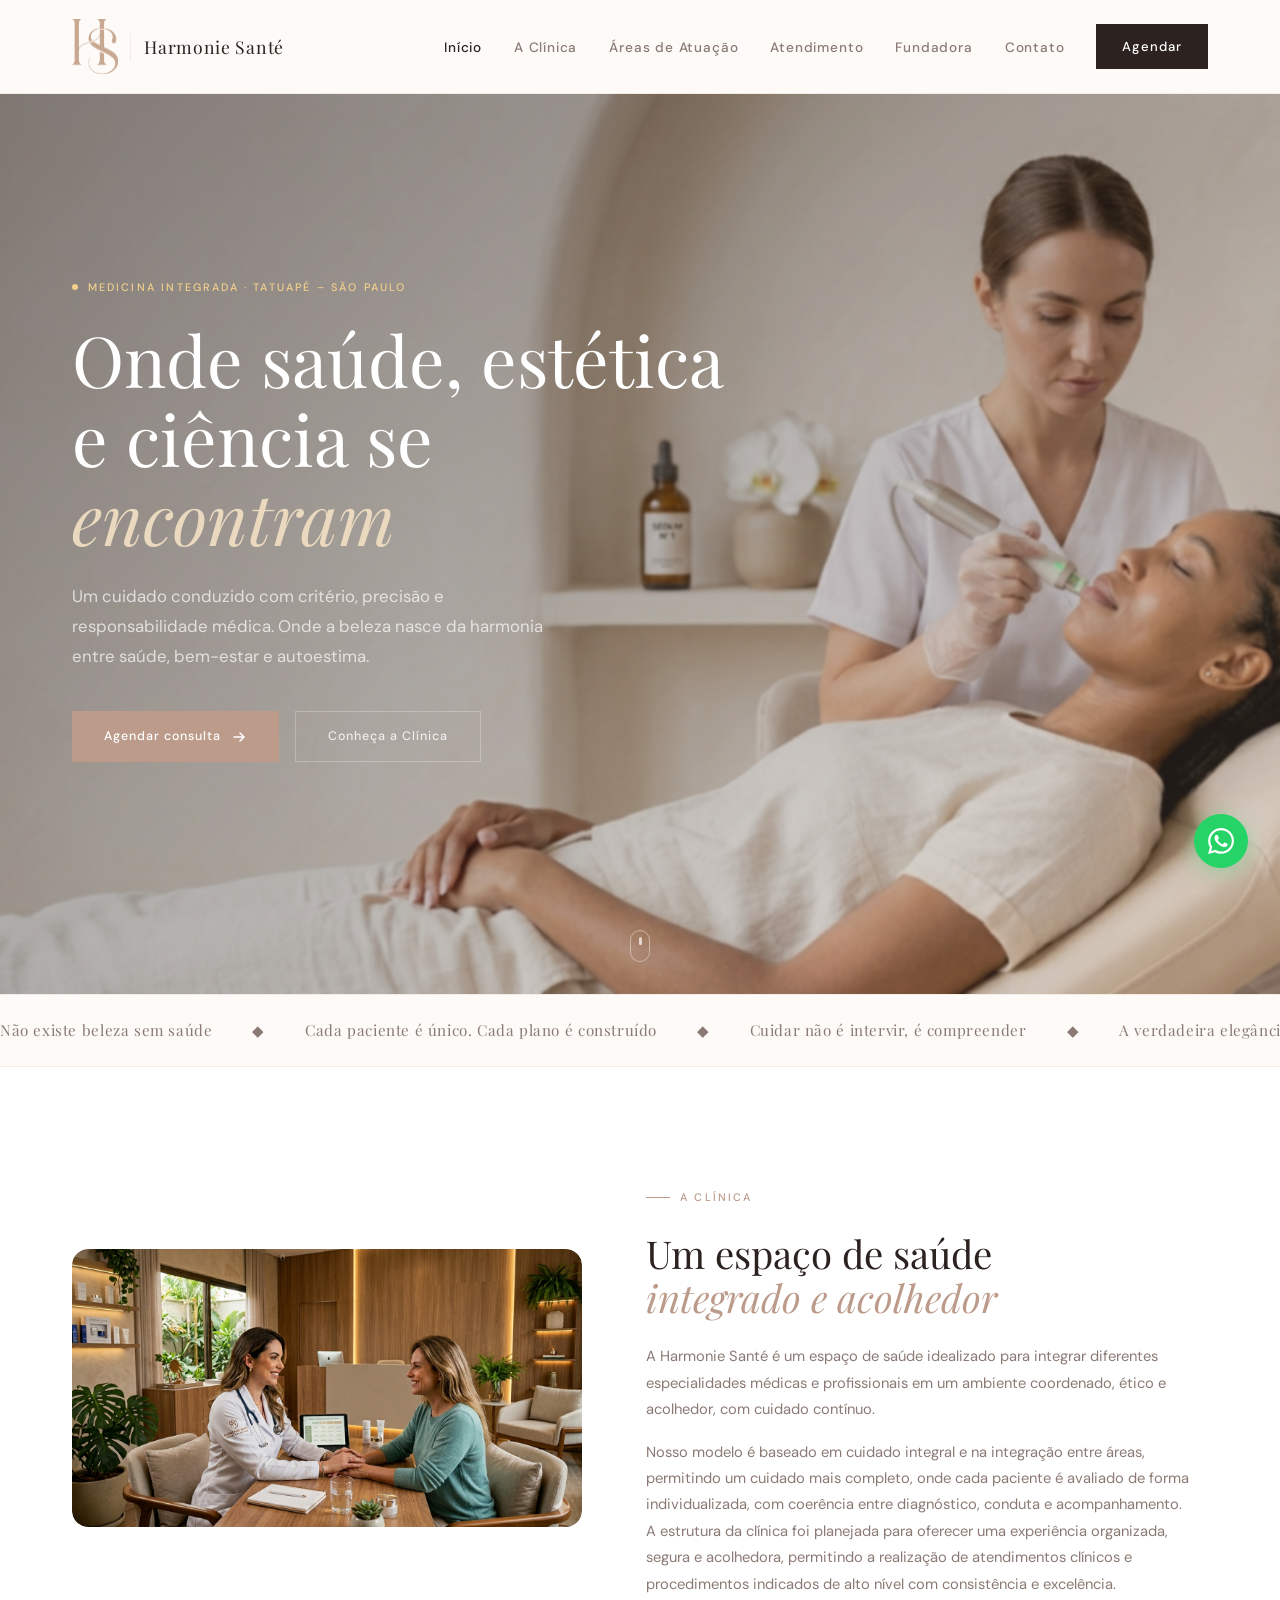
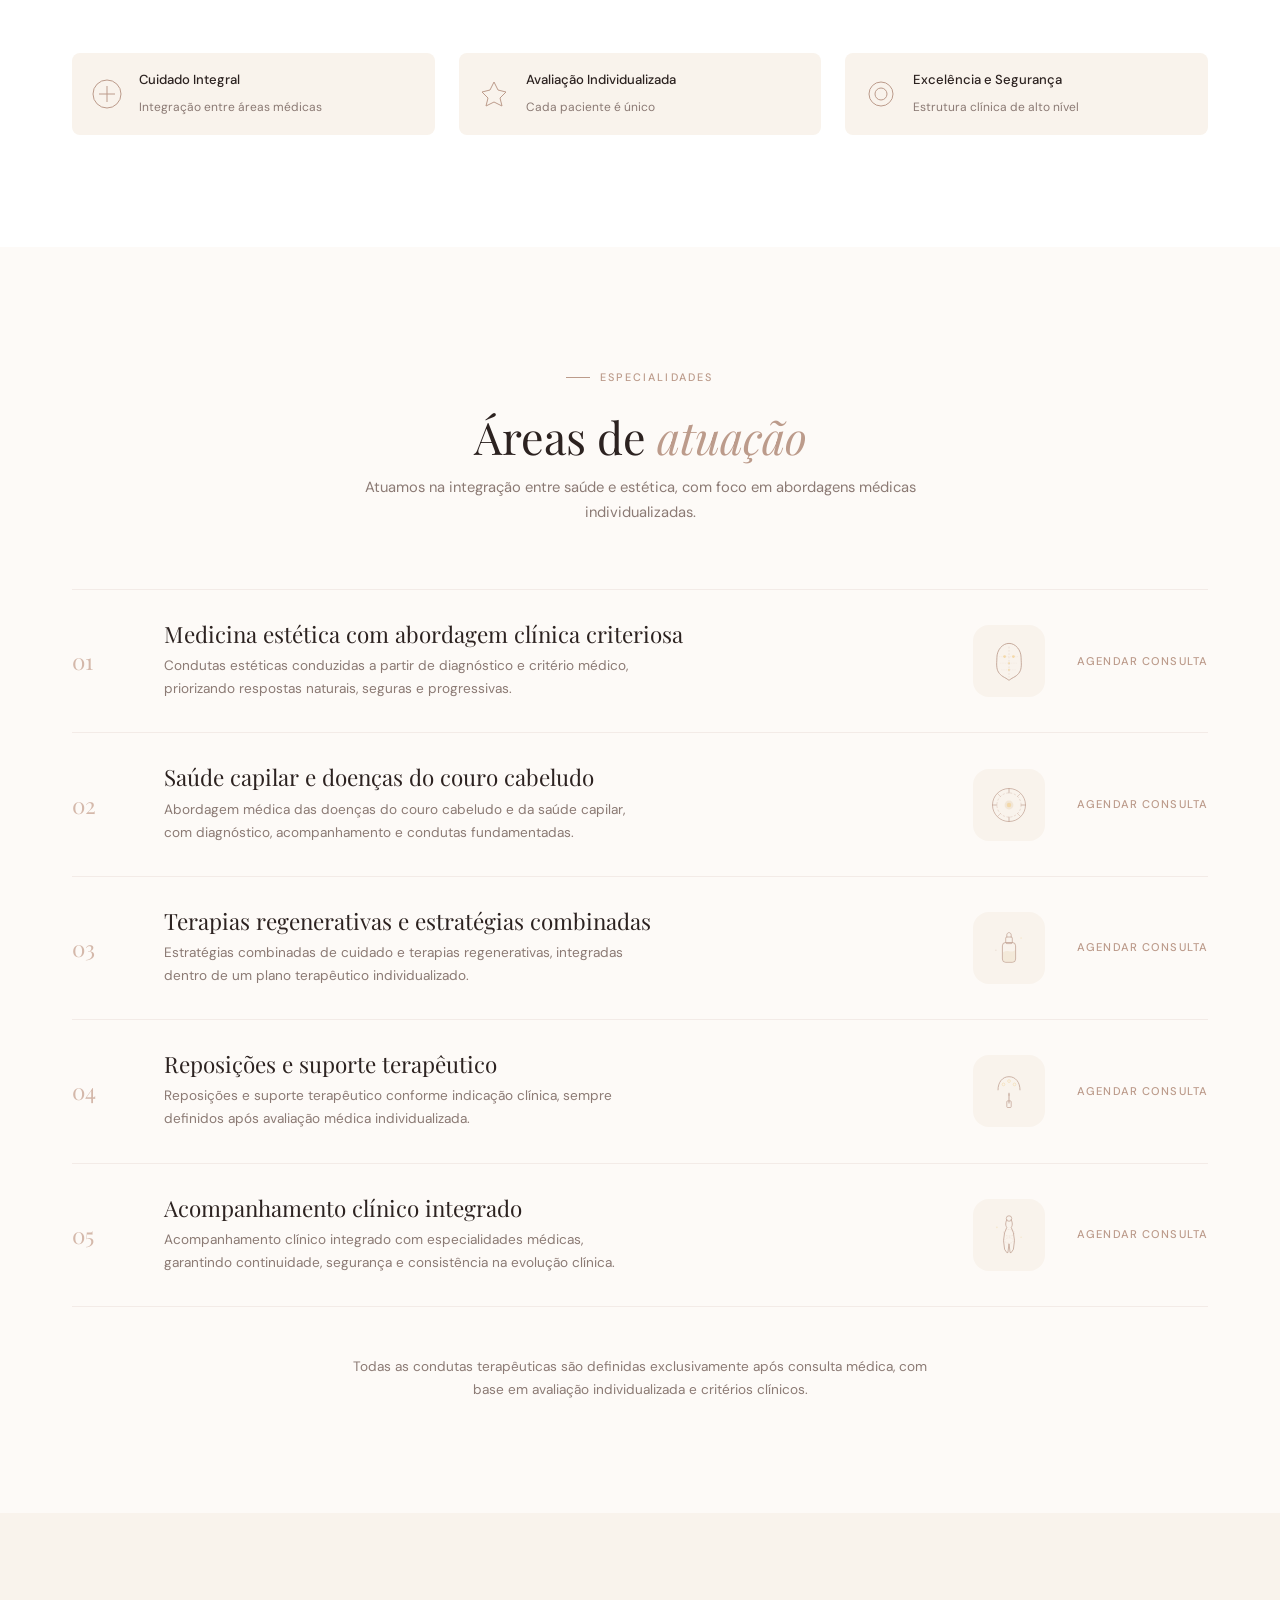
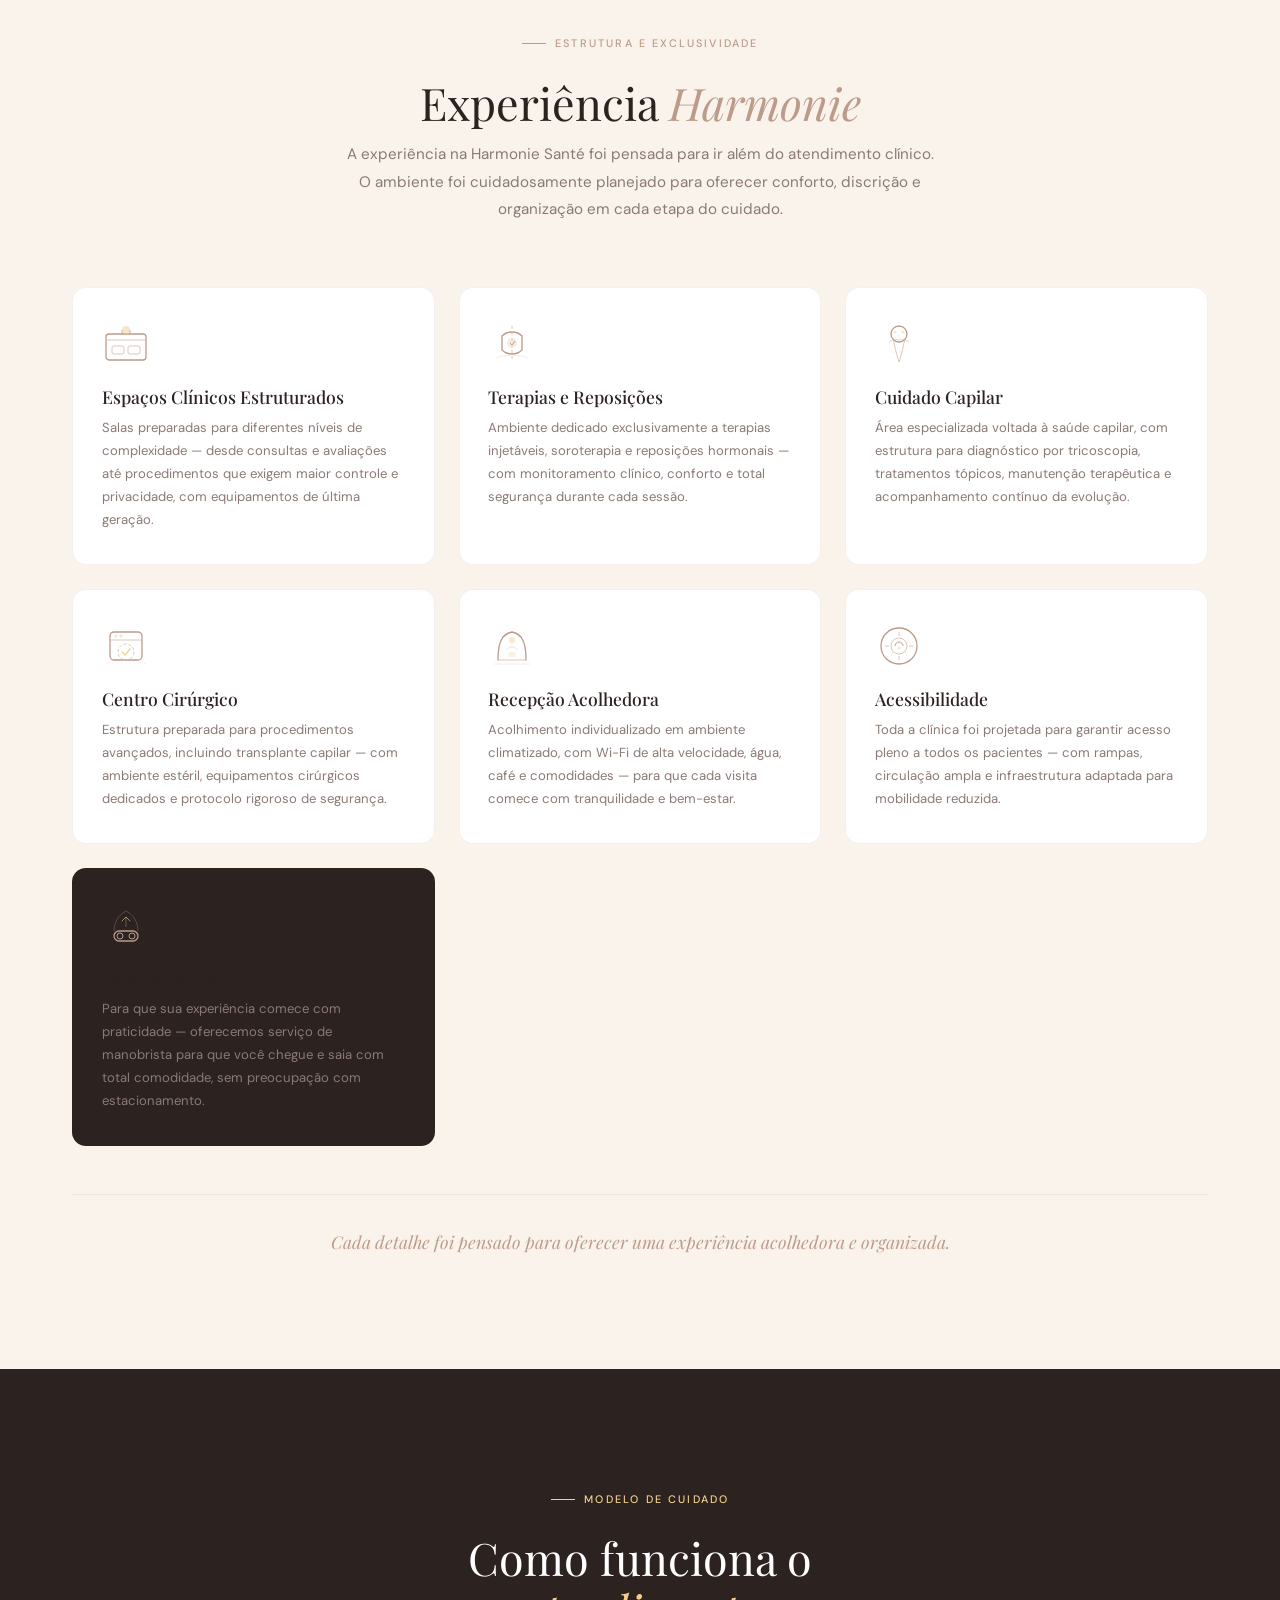
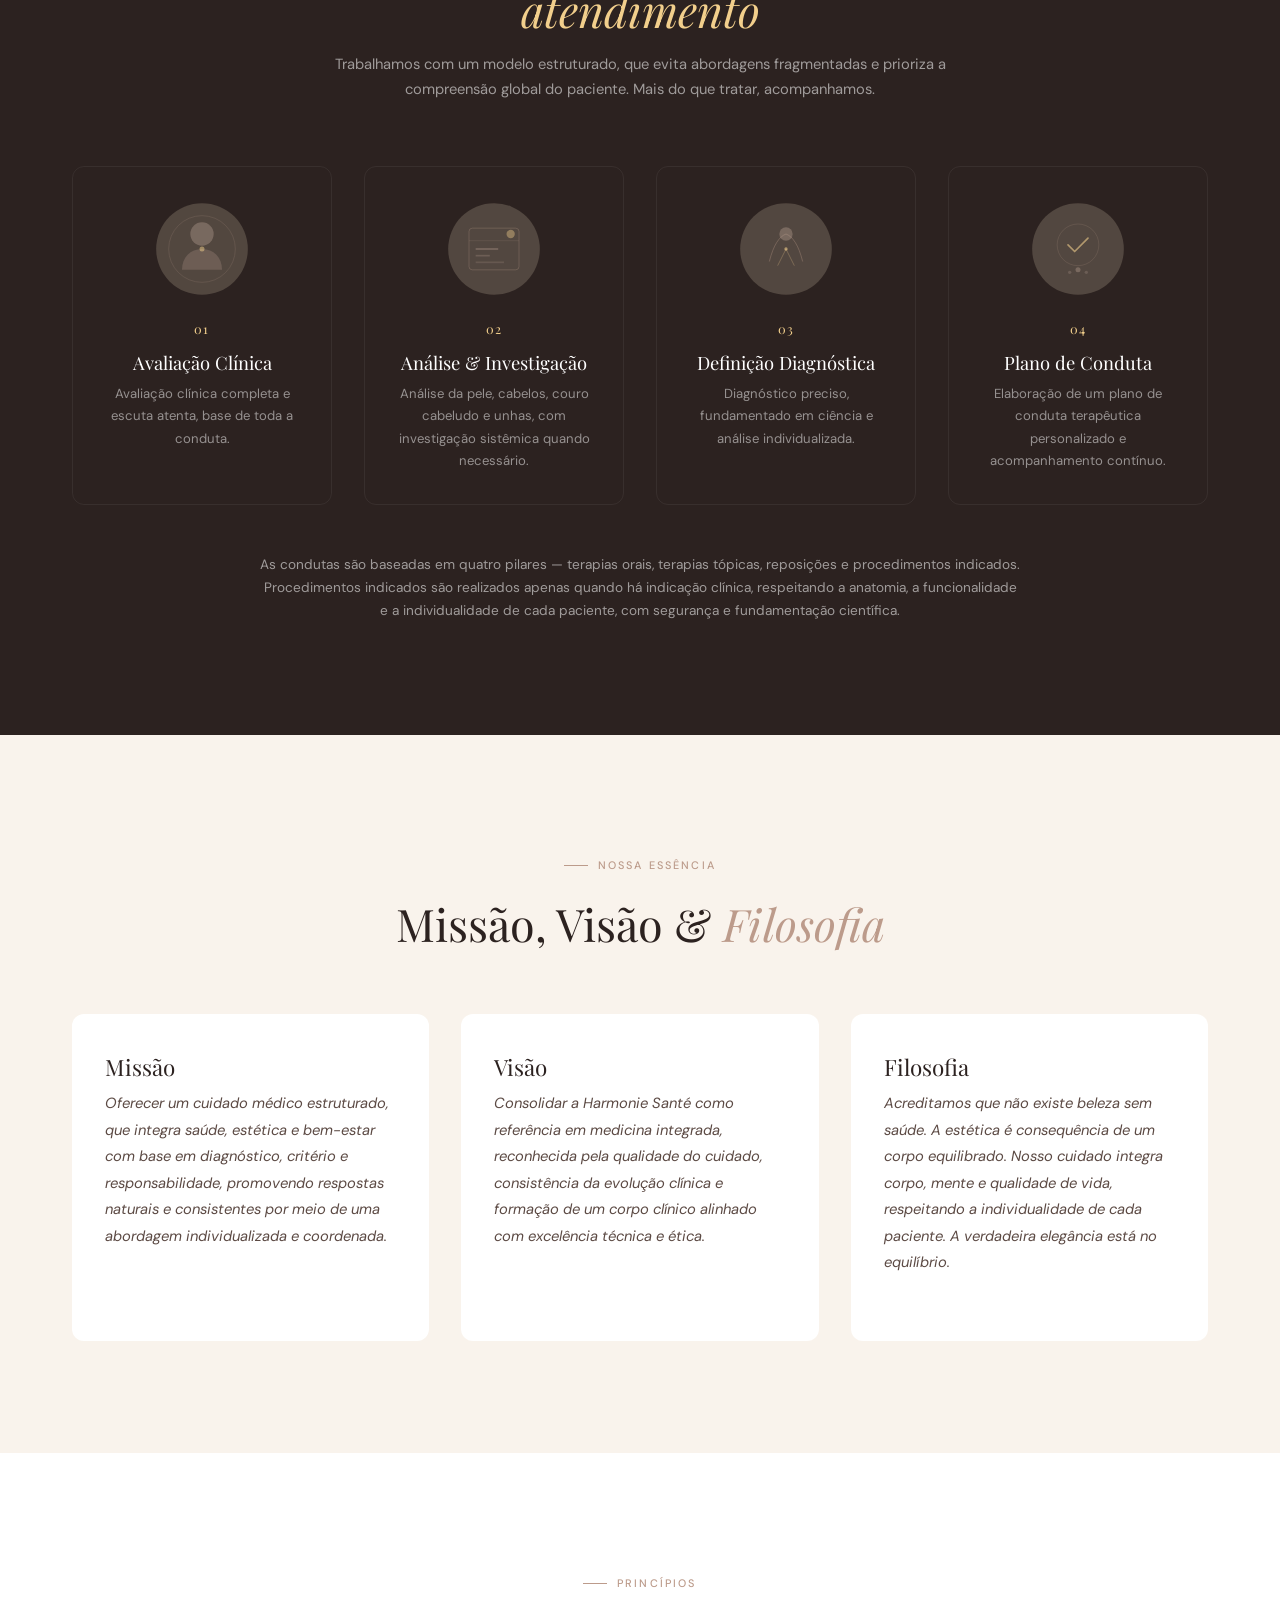
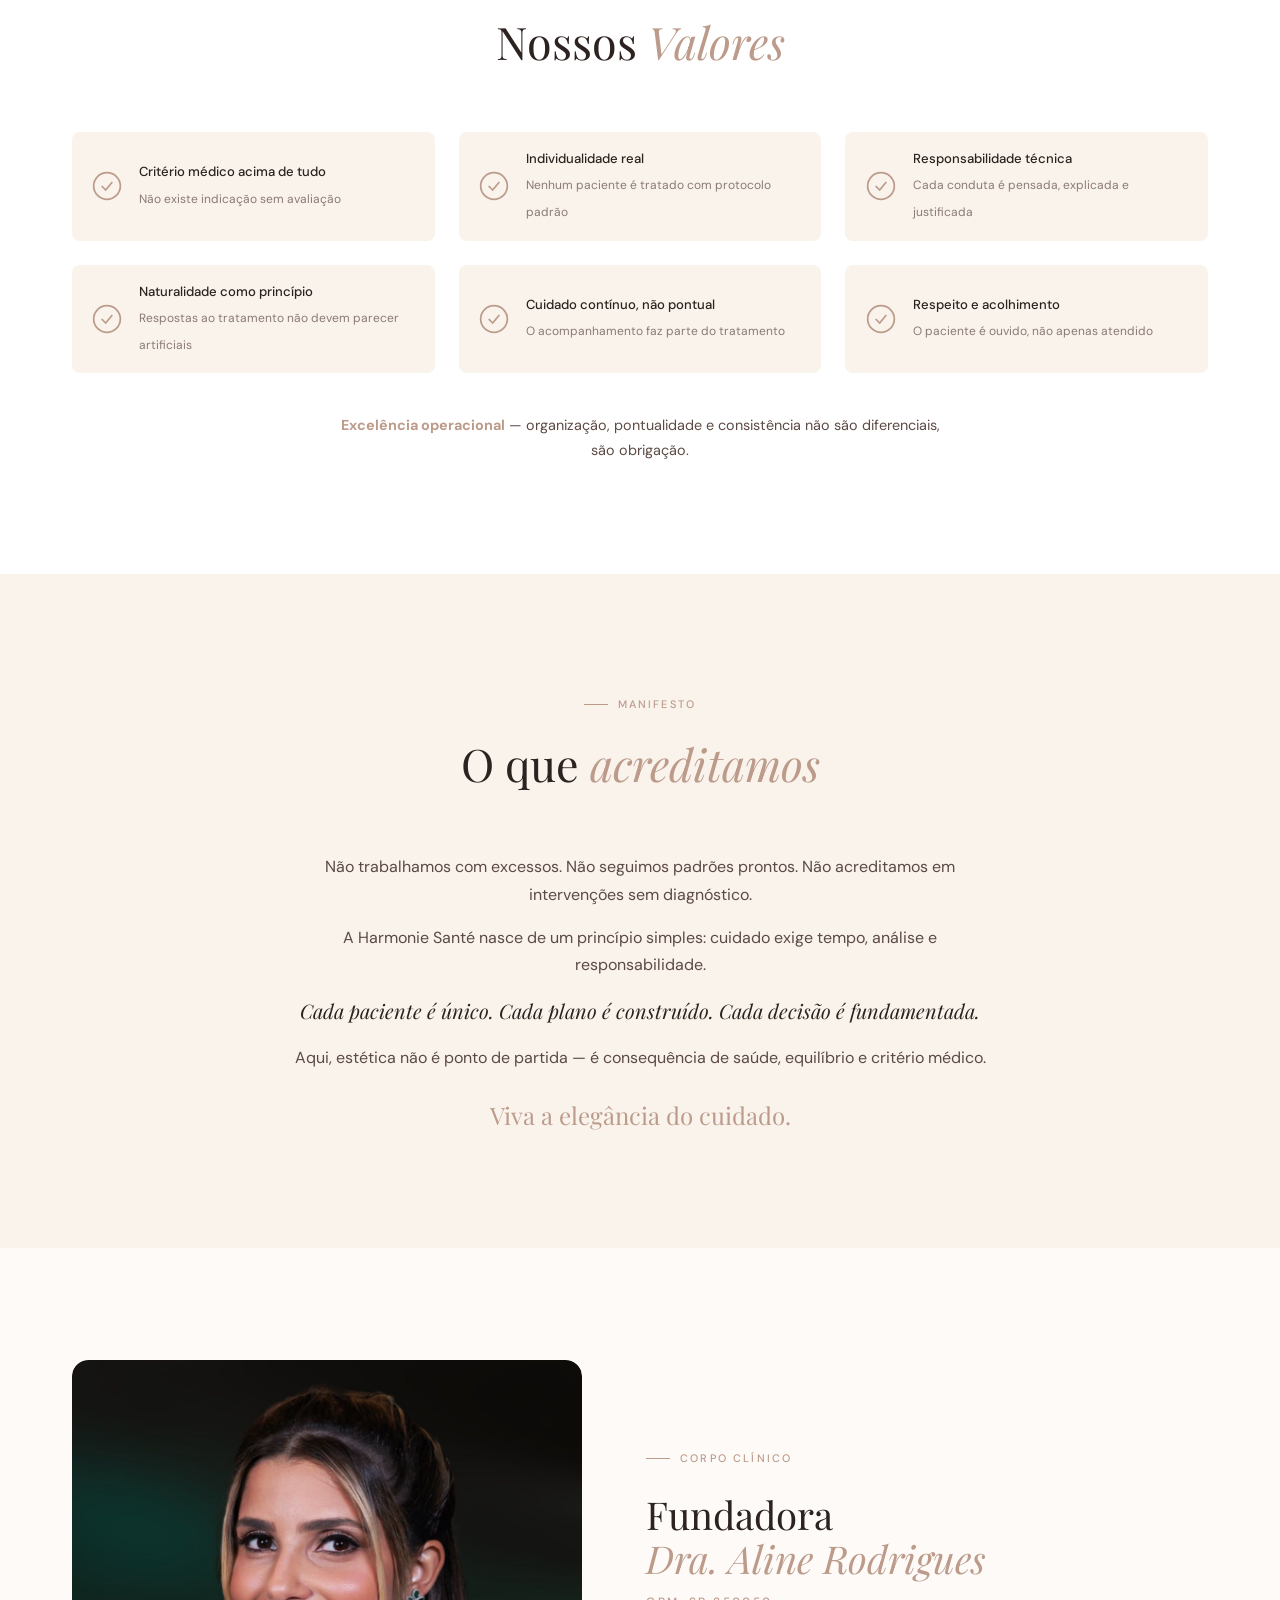
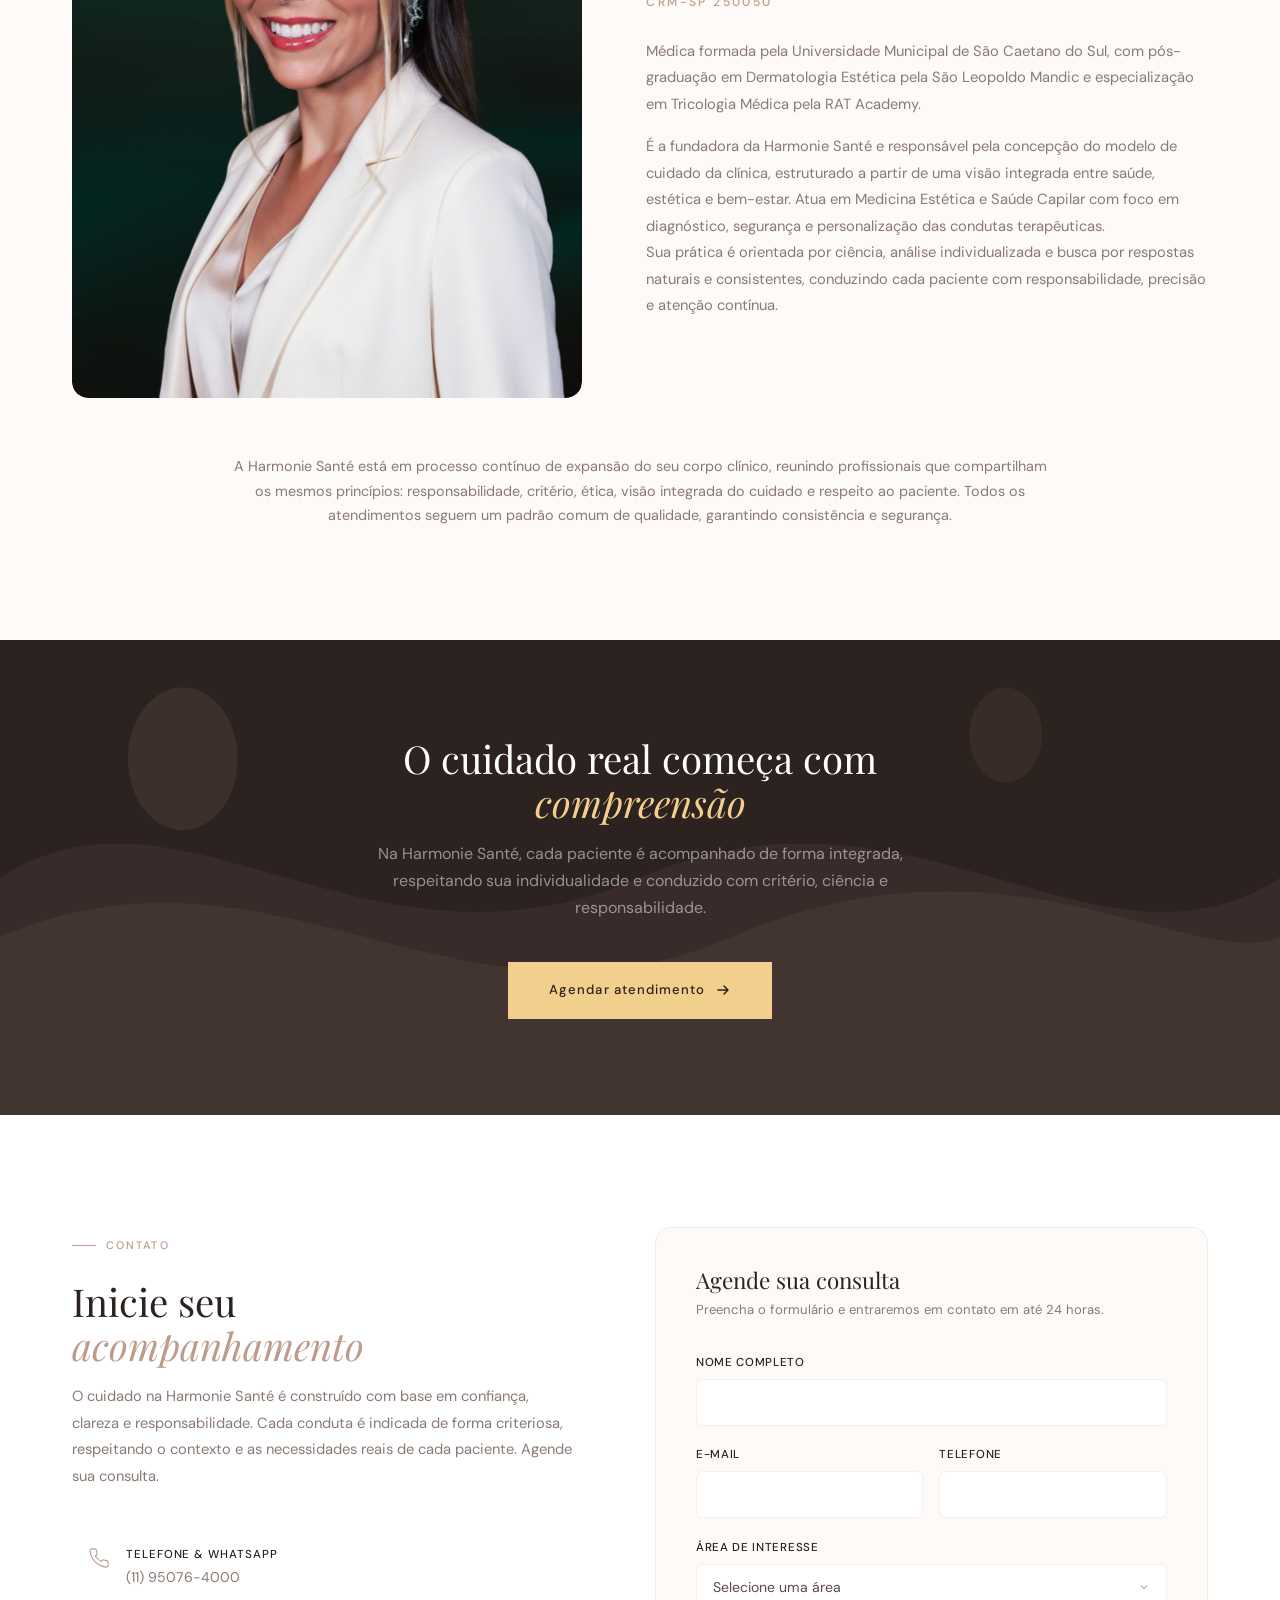
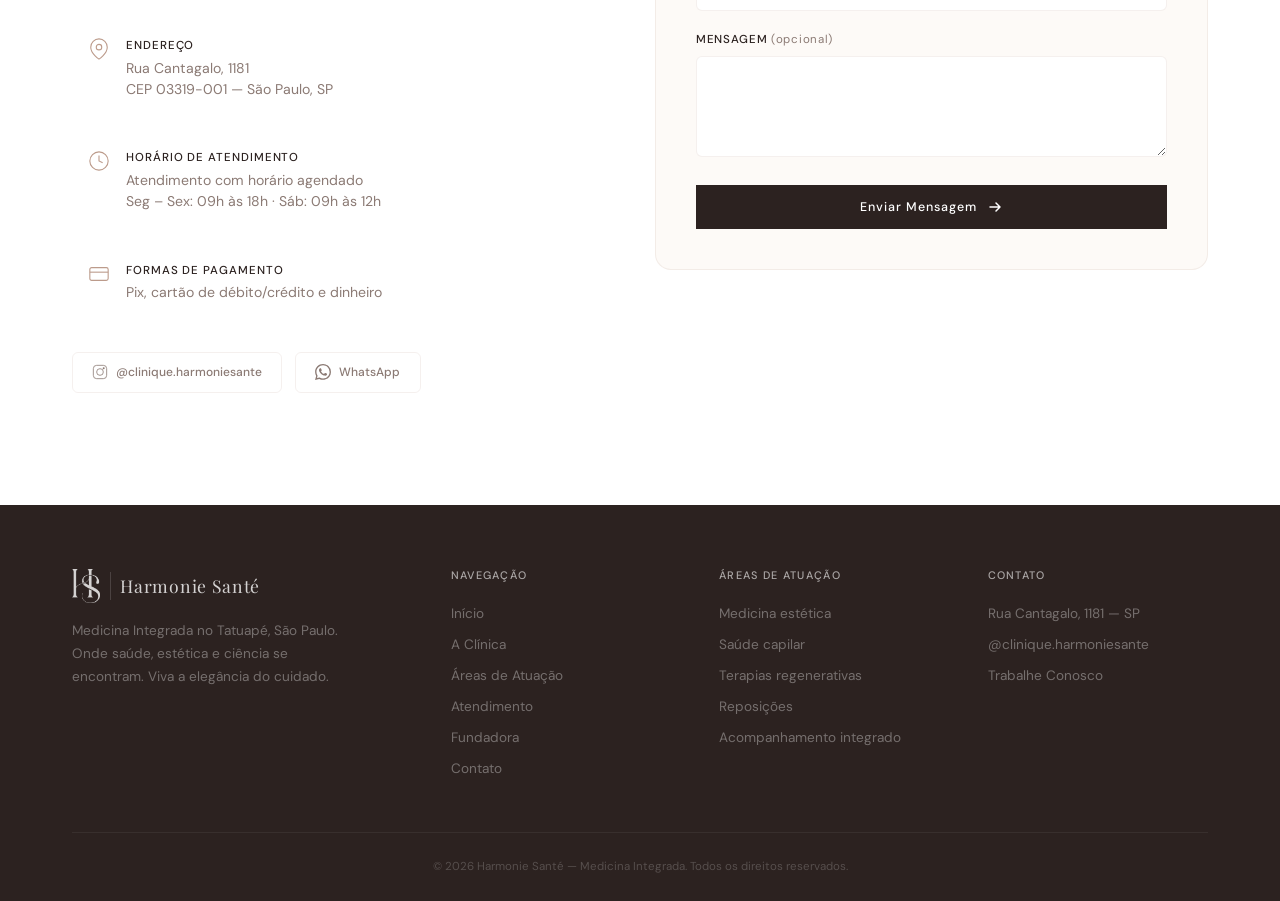
==== commit 36f3e050: "revert: volta o site para a versão com CRM e mensagem do WhatsApp Desfaz as alterações de Hero e a r" ====
--- a/site/index.html
+++ b/site/index.html
@@ -57,29 +57,8 @@
 
   <!-- Hero Section -->
   <section id="home" class="hero">
-    <!-- Fundo digital: gradiente, luzes suaves, linhas douradas e monograma -->
-    <div class="hero-bg" aria-hidden="true">
-      <div class="hero-orb hero-orb-1"></div>
-      <div class="hero-orb hero-orb-2"></div>
-      <div class="hero-orb hero-orb-3"></div>
-      <svg class="hero-lines" viewBox="0 0 1440 900" preserveAspectRatio="xMidYMid slice" fill="none">
-        <circle cx="1080" cy="450" r="300" stroke="url(#heroGold)" stroke-width="1"/>
-        <circle cx="1080" cy="450" r="380" stroke="url(#heroGold)" stroke-width="0.6" opacity="0.6"/>
-        <circle cx="1080" cy="450" r="470" stroke="url(#heroGold)" stroke-width="0.4" opacity="0.35"/>
-        <path d="M-40 720C260 600 520 820 820 700S1300 520 1480 600" stroke="url(#heroGold)" stroke-width="0.8" opacity="0.5"/>
-        <path d="M-40 780C300 660 560 880 860 760S1320 590 1480 660" stroke="url(#heroGold)" stroke-width="0.5" opacity="0.3"/>
-        <defs>
-          <linearGradient id="heroGold" x1="0" y1="0" x2="1440" y2="900" gradientUnits="userSpaceOnUse">
-            <stop offset="0" stop-color="#F2CF8C" stop-opacity="0"/>
-            <stop offset="0.5" stop-color="#E9C987"/>
-            <stop offset="1" stop-color="#FFF6E6" stop-opacity="0.2"/>
-          </linearGradient>
-        </defs>
-      </svg>
-      <img src="../Clínica Aline/Marca dágua/Curva (2).png" alt="" class="hero-monogram">
-      <div class="hero-sheen"></div>
-      <div class="hero-grain"></div>
-    </div>
+    <img src="../Clínica Aline/Marca dágua/Hero 1.png" alt="" class="hero-bg-img" aria-hidden="true">
+    <div class="hero-overlay"></div>
 
     <div class="hero-content" data-reveal>
       <div class="hero-tag">
@@ -88,7 +67,8 @@
       </div>
       <h1>
         Onde saúde, estética<br>
-        e ciência se <em>encontram</em>
+        e ciência se<br>
+        <em>encontram</em>
       </h1>
       <p class="hero-desc">Um cuidado conduzido com critério, precisão e responsabilidade médica. Onde a beleza nasce da harmonia entre saúde, bem-estar e autoestima.</p>
       <div class="hero-btns">
@@ -98,11 +78,6 @@
         </a>
         <a href="#about" class="btn btn-ghost">Conheça a Clínica</a>
       </div>
-      <ul class="hero-trust">
-        <li><strong>Dra. Aline Rodrigues</strong><span>CRM-SP 250050</span></li>
-        <li><strong>Medicina integrada</strong><span>Saúde, estética e bem-estar</span></li>
-        <li><strong>Hora marcada</strong><span>Atendimento individualizado</span></li>
-      </ul>
     </div>
 
     <div class="hero-scroll-indicator">
@@ -133,12 +108,8 @@
     <div class="container">
       <div class="about-top" data-reveal>
         <div class="about-visual">
-          <div class="about-card-art about-card-portrait">
-            <img src="../Clínica Aline/Hero Dra Aline.jpg" alt="Dra. Aline Rodrigues na recepção da Harmonie Santé" class="about-img">
-          </div>
-          <div class="about-badge">
-            <strong>Dra. Aline Rodrigues</strong>
-            <span>Fundadora &middot; CRM-SP 250050</span>
+          <div class="about-card-art">
+            <img src="../Clínica Aline/Marca dágua/Onde a ciência.png" alt="Harmonie Santé — onde a ciência encontra a arte do cuidar" class="about-img">
           </div>
         </div>
         <div class="about-text">
--- a/site/css/style.css
+++ b/site/css/style.css
@@ -1,37 +1,25 @@
 /* ============================================
-   HARMONIE SANTÉ — V3 Warm Editorial
+   HARMONIE SANTÉ — V2 Editorial Luxury
    ============================================ */
 
 :root {
   --primary: #BC9B8B;
-  --primary-dark: #9C7A69;
+  --primary-dark: #A07E6E;
   --primary-light: #D4B8AA;
   --secondary: #EBD9BF;
   --secondary-light: #F5EDE0;
   --accent: #F2CF8C;
-  --gold: #C9A36A;
-  --gold-soft: rgba(201, 163, 106, 0.35);
   --dark: #2C2220;
   --dark-soft: #4A3B37;
-  --ink-brown: #6B4E40;
   --text: #5C4A44;
-  --text-light: #857370;
+  --text-light: #8B7A74;
   --white: #FFFFFF;
-  --off-white: #FDFAF6;
-  --cream: #F8F1E9;
-  --taupe-1: #E6D3C2;
-  --taupe-2: #D5BBA6;
-  --taupe-3: #C4A48D;
-  --border: rgba(160, 126, 110, 0.18);
-  --border-strong: rgba(160, 126, 110, 0.32);
+  --off-white: #FDFAF7;
+  --cream: #F9F3EC;
+  --border: rgba(188, 155, 139, 0.15);
 
   --heading: 'Playfair Display', Georgia, serif;
   --body: 'DM Sans', -apple-system, sans-serif;
-
-  --radius-sm: 10px;
-  --radius: 18px;
-  --radius-lg: 28px;
-  --shadow-soft: 0 18px 50px -24px rgba(74, 52, 42, 0.28);
 
   --ease: cubic-bezier(0.25, 0.46, 0.45, 0.94);
   --ease-out: cubic-bezier(0.16, 1, 0.3, 1);
@@ -51,7 +39,7 @@
   font-weight: 400;
   color: var(--text);
   background: var(--off-white);
-  line-height: 1.75;
+  line-height: 1.7;
   overflow-x: hidden;
   -webkit-font-smoothing: antialiased;
 }
@@ -65,22 +53,17 @@
   color: var(--white);
 }
 
-:focus-visible {
-  outline: 2px solid var(--gold);
-  outline-offset: 3px;
-}
-
 /* === Cursor Glow === */
 .cursor-glow {
   position: fixed;
-  top: 0;
-  left: 0;
   width: 300px;
   height: 300px;
   border-radius: 50%;
-  background: radial-gradient(circle, rgba(201, 163, 106, 0.07) 0%, transparent 70%);
+  background: radial-gradient(circle, rgba(188,155,139,0.06) 0%, transparent 70%);
   pointer-events: none;
   z-index: 0;
+  transform: translate(-50%, -50%);
+  transition: transform 0.1s linear;
   display: none;
 }
 
@@ -101,48 +84,40 @@
   font-weight: 400;
   color: var(--dark);
   line-height: 1.15;
-  letter-spacing: -0.005em;
 }
 
 h2 em, h1 em {
   font-style: italic;
-  color: var(--primary-dark);
+  color: var(--primary);
 }
 
 .section-tag {
   display: inline-flex;
   align-items: center;
-  gap: 0.75rem;
-  font-size: 0.7rem;
+  gap: 0.6rem;
+  font-size: 0.68rem;
   font-weight: 500;
-  letter-spacing: 0.24em;
+  letter-spacing: 0.2em;
   text-transform: uppercase;
-  color: var(--primary-dark);
-  margin-bottom: 1.4rem;
+  color: var(--primary);
+  margin-bottom: 1.5rem;
 }
 
 .section-tag::before {
   content: '';
-  width: 28px;
+  width: 24px;
   height: 1px;
-  background: linear-gradient(90deg, transparent, var(--gold));
-}
-
-.section-header .section-tag::after {
-  content: '';
-  width: 28px;
-  height: 1px;
-  background: linear-gradient(90deg, var(--gold), transparent);
+  background: var(--primary);
 }
 
 .section-header {
   text-align: center;
-  max-width: 640px;
-  margin: 0 auto 4.5rem;
+  max-width: 600px;
+  margin: 0 auto 4rem;
 }
 
 .section-header h2 {
-  font-size: clamp(2.1rem, 3.8vw, 3.2rem);
+  font-size: clamp(2rem, 3.5vw, 3rem);
 }
 
 /* === Buttons === */
@@ -151,16 +126,13 @@
   align-items: center;
   gap: 0.6rem;
   font-family: var(--body);
-  font-size: 0.8rem;
+  font-size: 0.78rem;
   font-weight: 500;
-  letter-spacing: 0.06em;
-  padding: 1rem 2.1rem;
-  border: 1px solid transparent;
-  border-radius: 999px;
+  letter-spacing: 0.08em;
+  padding: 0.9rem 2rem;
+  border: none;
   cursor: pointer;
-  transition: background var(--duration) var(--ease), color var(--duration) var(--ease),
-    border-color var(--duration) var(--ease), transform var(--duration) var(--ease),
-    box-shadow var(--duration) var(--ease);
+  transition: all var(--duration) var(--ease);
   position: relative;
 }
 
@@ -170,9 +142,9 @@
 }
 
 .btn-primary:hover {
-  background: var(--ink-brown);
+  background: var(--primary-dark);
   transform: translateY(-2px);
-  box-shadow: 0 12px 30px -12px rgba(44, 34, 32, 0.45);
+  box-shadow: 0 8px 25px rgba(44, 34, 32, 0.15);
 }
 
 .btn-primary svg { transition: transform 0.3s var(--ease); }
@@ -180,34 +152,26 @@
 
 .btn-ghost {
   background: transparent;
-  color: var(--dark);
-  border-color: var(--border-strong);
+  color: var(--text);
+  border: 1px solid var(--border);
+  padding: 0.85rem 2rem;
 }
 
 .btn-ghost:hover {
-  border-color: var(--dark);
-  background: rgba(255, 255, 255, 0.35);
-}
-
-.btn-lg { padding: 1.15rem 2.6rem; font-size: 0.84rem; }
+  border-color: var(--primary);
+  color: var(--primary);
+}
+
+.btn-lg { padding: 1.1rem 2.6rem; font-size: 0.82rem; }
 .btn-full { width: 100%; justify-content: center; }
 
 /* === Header === */
 #header {
-  position: sticky;
-  top: 0;
+  position: relative;
   z-index: 100;
-  padding: 1rem 0;
-  background: rgba(253, 250, 246, 0.86);
-  backdrop-filter: saturate(140%) blur(14px);
-  -webkit-backdrop-filter: saturate(140%) blur(14px);
+  padding: 1.2rem 0;
+  background: var(--off-white);
   border-bottom: 1px solid var(--border);
-  transition: padding 0.4s var(--ease), box-shadow 0.4s var(--ease);
-}
-
-#header.scrolled {
-  padding: 0.6rem 0;
-  box-shadow: 0 10px 30px -20px rgba(74, 52, 42, 0.35);
 }
 
 .navbar {
@@ -221,28 +185,35 @@
 .logo {
   display: flex;
   align-items: center;
-  gap: 0.9rem;
+  gap: 0.8rem;
   margin-right: auto;
 }
 
 .logo-icon {
-  height: 50px;
+  height: 55px;
   width: auto;
   object-fit: contain;
   transition: height 0.4s var(--ease);
 }
 
-#header.scrolled .logo-icon { height: 42px; }
+
+.logo-monogram {
+  font-family: var(--heading);
+  font-size: 1.4rem;
+  font-weight: 600;
+  color: var(--primary);
+  letter-spacing: 0.08em;
+}
 
 .logo-divider {
   width: 1px;
   height: 28px;
-  background: var(--border-strong);
+  background: var(--border);
 }
 
 .logo-text {
   font-family: var(--heading);
-  font-size: 1.15rem;
+  font-size: 1.1rem;
   font-weight: 400;
   color: var(--dark);
   letter-spacing: 0.04em;
@@ -250,18 +221,17 @@
 
 .nav-links {
   display: flex;
-  gap: 2.1rem;
-  margin-right: 2.2rem;
+  gap: 2rem;
+  margin-right: 2rem;
 }
 
 .nav-links a {
-  font-size: 0.84rem;
+  font-size: 0.85rem;
   font-weight: 500;
-  letter-spacing: 0.04em;
+  letter-spacing: 0.06em;
   color: var(--text-light);
   transition: color 0.3s var(--ease);
   position: relative;
-  padding: 0.3rem 0;
 }
 
 .nav-links a:hover,
@@ -272,31 +242,28 @@
 .nav-links a::after {
   content: '';
   position: absolute;
-  bottom: -2px;
-  left: 50%;
+  bottom: -3px;
+  left: 0;
   width: 0;
   height: 1px;
-  background: var(--gold);
-  transition: width 0.3s var(--ease), left 0.3s var(--ease);
-}
-
-.nav-links a:hover::after,
-.nav-links a.active::after { width: 100%; left: 0; }
+  background: var(--primary);
+  transition: width 0.3s var(--ease);
+}
+
+.nav-links a:hover::after { width: 100%; }
 
 .nav-cta {
-  font-size: 0.8rem;
+  font-size: 0.82rem;
   font-weight: 500;
-  letter-spacing: 0.06em;
-  padding: 0.75rem 1.6rem;
+  letter-spacing: 0.08em;
+  padding: 0.7rem 1.6rem;
   background: var(--dark);
   color: var(--white);
-  border-radius: 999px;
-  transition: background 0.3s var(--ease), transform 0.3s var(--ease);
+  transition: all 0.3s var(--ease);
 }
 
 .nav-cta:hover {
-  background: var(--ink-brown);
-  transform: translateY(-1px);
+  background: var(--primary-dark);
 }
 
 .nav-toggle {
@@ -306,12 +273,12 @@
   background: none;
   border: none;
   cursor: pointer;
-  padding: 8px;
+  padding: 6px;
   z-index: 201;
 }
 
 .nav-toggle span {
-  width: 24px;
+  width: 22px;
   height: 1.5px;
   background: var(--dark);
   transition: all 0.3s var(--ease);
@@ -330,9 +297,7 @@
 .mobile-menu {
   position: fixed;
   inset: 0;
-  background:
-    radial-gradient(circle at 80% 10%, rgba(242, 207, 140, 0.22), transparent 45%),
-    var(--off-white);
+  background: var(--off-white);
   z-index: 200;
   display: flex;
   align-items: center;
@@ -365,136 +330,37 @@
   transition: color 0.3s;
 }
 
-.mobile-menu-content a:hover { color: var(--primary-dark); }
-
-.mobile-menu-content .btn {
-  font-family: var(--body);
-  font-size: 0.82rem;
-  color: var(--white);
-}
-
-/* === Hero (digital, sem foto) === */
+.mobile-menu-content a:hover { color: var(--primary); }
+
+/* === Hero === */
 .hero {
-  min-height: calc(100vh - 82px);
-  min-height: calc(100svh - 82px);
+  min-height: 100vh;
   display: flex;
   align-items: center;
+  justify-content: center;
   position: relative;
   overflow: hidden;
-  isolation: isolate;
-  background: linear-gradient(125deg, var(--taupe-1) 0%, var(--taupe-2) 45%, var(--taupe-3) 100%);
-  background-size: 180% 180%;
-  animation: heroGradient 30s ease-in-out infinite alternate;
-}
-
-@keyframes heroGradient {
-  0% { background-position: 0% 40%; }
-  100% { background-position: 100% 60%; }
-}
-
-.hero-bg {
-  position: absolute;
-  inset: 0;
-  z-index: -1;
-  pointer-events: none;
-}
-
-.hero-orb {
-  position: absolute;
-  border-radius: 50%;
-  filter: blur(70px);
-  will-change: transform;
-}
-
-.hero-orb-1 {
-  width: 46vw;
-  height: 46vw;
-  top: -18%;
-  left: -10%;
-  background: radial-gradient(circle, rgba(255, 246, 232, 0.75), transparent 68%);
-  animation: orbFloat 26s ease-in-out infinite alternate;
-}
-
-.hero-orb-2 {
-  width: 38vw;
-  height: 38vw;
-  bottom: -20%;
-  right: 8%;
-  background: radial-gradient(circle, rgba(242, 207, 140, 0.45), transparent 70%);
-  animation: orbFloat 32s ease-in-out infinite alternate-reverse;
-}
-
-.hero-orb-3 {
-  width: 28vw;
-  height: 28vw;
-  top: 20%;
-  left: 38%;
-  background: radial-gradient(circle, rgba(160, 120, 100, 0.3), transparent 70%);
-  animation: orbFloat 38s ease-in-out infinite alternate;
-}
-
-@keyframes orbFloat {
-  0% { transform: translate3d(0, 0, 0) scale(1); }
-  100% { transform: translate3d(4vw, 3vh, 0) scale(1.12); }
-}
-
-.hero-lines {
+}
+
+.hero-bg-img {
   position: absolute;
   inset: 0;
   width: 100%;
   height: 100%;
-}
-
-.hero-lines circle,
-.hero-lines path {
-  stroke-dasharray: 3000;
-  stroke-dashoffset: 3000;
-  animation: drawLine 4.5s var(--ease-out) forwards;
-}
-
-.hero-lines circle:nth-of-type(2) { animation-delay: 0.3s; }
-.hero-lines circle:nth-of-type(3) { animation-delay: 0.6s; }
-.hero-lines path { animation-delay: 0.9s; animation-duration: 6s; }
-
-@keyframes drawLine {
-  to { stroke-dashoffset: 0; }
-}
-
-.hero-monogram {
-  position: absolute;
-  top: 50%;
-  left: 75%;
-  height: 64%;
-  width: auto;
-  transform: translate(-50%, -50%);
-  opacity: 0;
-  filter: brightness(1.35) saturate(1.15) drop-shadow(0 30px 60px rgba(107, 78, 64, 0.18));
-  animation: monogramIn 2.4s var(--ease-out) 0.4s forwards;
-}
-
-@keyframes monogramIn {
-  from { opacity: 0; transform: translate(-50%, -46%) scale(0.97); }
-  to { opacity: 0.55; transform: translate(-50%, -50%) scale(1); }
-}
-
-.hero-sheen {
+  object-fit: cover;
+  object-position: center;
+}
+
+.hero-overlay {
   position: absolute;
   inset: 0;
-  background: linear-gradient(105deg, transparent 35%, rgba(255, 250, 240, 0.35) 50%, transparent 65%);
-  transform: translateX(-100%);
-  animation: sheen 3.2s var(--ease) 1.2s forwards;
-}
-
-@keyframes sheen {
-  to { transform: translateX(100%); }
-}
-
-.hero-grain {
-  position: absolute;
-  inset: 0;
-  opacity: 0.09;
-  mix-blend-mode: multiply;
-  background-image: url("data:image/svg+xml,%3Csvg xmlns='http://www.w3.org/2000/svg' width='180' height='180'%3E%3Cfilter id='n'%3E%3CfeTurbulence type='fractalNoise' baseFrequency='0.85' numOctaves='3' stitchTiles='stitch'/%3E%3C/filter%3E%3Crect width='100%25' height='100%25' filter='url(%23n)'/%3E%3C/svg%3E");
+  background: linear-gradient(
+    135deg,
+    rgba(44, 34, 32, 0.55) 0%,
+    rgba(44, 34, 32, 0.35) 40%,
+    rgba(188, 155, 139, 0.2) 100%
+  );
+  backdrop-filter: blur(1px);
 }
 
 .hero-content {
@@ -504,57 +370,51 @@
   max-width: 1200px;
   width: 100%;
   margin: 0 auto;
-  padding: 3.5rem 2rem 4.5rem;
+  padding: 4rem 2rem;
 }
 
 .hero-tag {
   display: inline-flex;
   align-items: center;
-  gap: 0.7rem;
-  font-size: 0.7rem;
+  gap: 0.6rem;
+  font-size: 0.68rem;
   font-weight: 500;
-  letter-spacing: 0.24em;
+  letter-spacing: 0.2em;
   text-transform: uppercase;
-  color: var(--ink-brown);
-  margin-bottom: 1.8rem;
-  padding: 0.5rem 1rem;
-  border: 1px solid rgba(107, 78, 64, 0.22);
-  border-radius: 999px;
-  background: rgba(255, 250, 244, 0.28);
+  color: var(--accent);
+  margin-bottom: 1.5rem;
 }
 
 .tag-dot {
   width: 6px;
   height: 6px;
   border-radius: 50%;
-  background: var(--gold);
-  box-shadow: 0 0 0 4px rgba(201, 163, 106, 0.2);
-  animation: dotPulse 2.4s ease-in-out infinite;
+  background: var(--accent);
+  animation: dotPulse 2s ease-in-out infinite;
 }
 
 @keyframes dotPulse {
   0%, 100% { opacity: 1; }
-  50% { opacity: 0.45; }
+  50% { opacity: 0.4; }
 }
 
 .hero h1 {
-  font-size: clamp(2.8rem, 5vw, 4.3rem);
+  font-size: clamp(2.8rem, 5.5vw, 4.5rem);
   font-weight: 400;
-  color: var(--dark);
-  margin-bottom: 1.4rem;
-  line-height: 1.08;
-  max-width: 16ch;
+  color: var(--white);
+  margin-bottom: 1.5rem;
+  line-height: 1.12;
 }
 
 .hero h1 em {
-  color: var(--ink-brown);
+  color: var(--secondary);
 }
 
 .hero-desc {
-  font-size: 1.08rem;
-  color: var(--dark-soft);
-  max-width: 470px;
-  margin-bottom: 2.6rem;
+  font-size: 1.05rem;
+  color: rgba(255, 255, 255, 0.7);
+  max-width: 480px;
+  margin-bottom: 2.5rem;
   line-height: 1.8;
 }
 
@@ -566,49 +426,62 @@
 }
 
 .hero .btn-ghost {
+  color: rgba(255, 255, 255, 0.8);
+  border-color: rgba(255, 255, 255, 0.25);
+}
+
+.hero .btn-ghost:hover {
+  border-color: var(--white);
+  color: var(--white);
+  background: rgba(255, 255, 255, 0.08);
+}
+
+.hero .btn-primary {
+  background: var(--primary);
+  color: var(--white);
+}
+
+.hero .btn-primary:hover {
+  background: var(--white);
   color: var(--dark);
-  border-color: rgba(44, 34, 32, 0.28);
-}
-
-.hero .btn-ghost:hover {
-  border-color: var(--dark);
-  background: rgba(255, 250, 244, 0.4);
-}
-
-.hero-trust {
-  display: flex;
-  flex-wrap: wrap;
-  gap: 0.8rem 0;
-  max-width: 760px;
-  border-top: 1px solid rgba(107, 78, 64, 0.22);
-  padding-top: 1.4rem;
-}
-
-.hero-trust li {
-  display: flex;
-  flex-direction: column;
-  padding: 0 1.8rem;
-  border-left: 1px solid rgba(107, 78, 64, 0.22);
-}
-
-.hero-trust li:first-child {
-  padding-left: 0;
-  border-left: none;
-}
-
-.hero-trust strong {
+}
+
+.hero-metrics {
+  display: flex;
+  gap: 2rem;
+  align-items: center;
+}
+
+.metric { text-align: center; }
+
+.metric-num {
   font-family: var(--heading);
-  font-size: 1rem;
-  font-weight: 400;
-  color: var(--dark);
-}
-
-.hero-trust span {
+  font-size: 2rem;
+  font-weight: 500;
+  color: var(--white);
+}
+
+.metric-plus {
+  font-family: var(--heading);
+  font-size: 1.2rem;
+  color: var(--accent);
+}
+
+.metric-label {
+  display: block;
   font-size: 0.68rem;
-  letter-spacing: 0.14em;
+  letter-spacing: 0.08em;
   text-transform: uppercase;
-  color: var(--ink-brown);
-}
+  color: rgba(255, 255, 255, 0.5);
+  margin-top: 0.2rem;
+}
+
+.metric-sep {
+  width: 1px;
+  height: 36px;
+  background: rgba(255, 255, 255, 0.15);
+}
+
 
 /* Scroll Indicator */
 .hero-scroll-indicator {
@@ -616,14 +489,15 @@
   bottom: 2rem;
   left: 50%;
   transform: translateX(-50%);
-  z-index: 2;
-}
+}
+
+.hero-scroll-indicator { z-index: 2; }
 
 .scroll-mouse {
-  width: 22px;
-  height: 34px;
-  border: 1.5px solid rgba(44, 34, 32, 0.35);
-  border-radius: 12px;
+  width: 20px;
+  height: 32px;
+  border: 1.5px solid rgba(255, 255, 255, 0.4);
+  border-radius: 10px;
   display: flex;
   justify-content: center;
   padding-top: 6px;
@@ -632,7 +506,7 @@
 .scroll-dot {
   width: 3px;
   height: 8px;
-  background: var(--ink-brown);
+  background: rgba(255, 255, 255, 0.7);
   border-radius: 3px;
   animation: scrollDot 1.8s ease-in-out infinite;
 }
@@ -644,8 +518,8 @@
 
 /* === Marquee === */
 .marquee-section {
-  padding: 1.5rem 0;
-  background: var(--off-white);
+  padding: 1.4rem 0;
+  border-top: 1px solid var(--border);
   border-bottom: 1px solid var(--border);
   overflow: hidden;
 }
@@ -653,30 +527,28 @@
 .marquee-track {
   display: flex;
   width: max-content;
-  animation: marquee 40s linear infinite;
+  animation: marquee 30s linear infinite;
 }
 
 .marquee-content {
   display: flex;
   align-items: center;
-  gap: 2.8rem;
-  padding-right: 2.8rem;
+  gap: 2.5rem;
+  padding-right: 2.5rem;
   white-space: nowrap;
 }
 
 .marquee-content span {
   font-family: var(--heading);
-  font-style: italic;
-  font-size: 1.05rem;
+  font-size: 0.95rem;
   font-weight: 400;
   color: var(--text-light);
-  letter-spacing: 0.02em;
-}
-
-.marquee-content .marquee-dot {
-  font-style: normal;
-  font-size: 0.45rem;
-  color: var(--gold);
+  letter-spacing: 0.04em;
+}
+
+.marquee-dot {
+  font-size: 0.4rem;
+  color: var(--primary);
 }
 
 @keyframes marquee {
@@ -685,7 +557,7 @@
 }
 
 /* === Sections === */
-.section { padding: 8rem 0; position: relative; }
+.section { padding: 7rem 0; }
 
 /* === About === */
 .about { background: var(--white); }
@@ -693,146 +565,87 @@
 .about-top {
   display: grid;
   grid-template-columns: 1fr 1.1fr;
-  gap: 5.5rem;
+  gap: 4rem;
   align-items: center;
-  margin-bottom: 4.5rem;
-}
-
-.about-visual {
-  position: relative;
-  padding: 0 1.5rem 1.5rem 0;
-}
-
-.about-visual::before {
-  content: '';
-  position: absolute;
-  inset: 1.5rem 0 0 1.5rem;
-  border: 1px solid var(--gold-soft);
-  border-radius: var(--radius-lg);
-  pointer-events: none;
+  margin-bottom: 3.5rem;
 }
 
 .about-card-art {
-  position: relative;
-  border-radius: var(--radius-lg);
+  border-radius: 16px;
   overflow: hidden;
-  aspect-ratio: 4 / 5;
-  max-width: 100%;
-  box-shadow: var(--shadow-soft);
-  background: var(--cream);
 }
 
 .about-img {
   width: 100%;
-  height: 100%;
-  object-fit: cover;
-  object-position: center 22%;
-  transition: transform 1.2s var(--ease-out);
-}
-
-.about-card-art:hover .about-img { transform: scale(1.03); }
-
-.about-badge {
-  position: absolute;
-  left: -1.2rem;
-  bottom: 3.5rem;
-  display: flex;
-  flex-direction: column;
-  padding: 1rem 1.4rem;
-  background: rgba(255, 255, 255, 0.92);
-  backdrop-filter: blur(10px);
-  -webkit-backdrop-filter: blur(10px);
-  border: 1px solid var(--border);
-  border-radius: var(--radius);
-  box-shadow: var(--shadow-soft);
-}
-
-.about-badge strong {
-  font-family: var(--heading);
-  font-size: 1.05rem;
-  font-weight: 400;
-  color: var(--dark);
-}
-
-.about-badge span {
-  font-size: 0.66rem;
-  letter-spacing: 0.16em;
-  text-transform: uppercase;
-  color: var(--primary-dark);
+  height: auto;
+  object-fit: contain;
+  border-radius: 16px;
 }
 
 .about-text h2 {
-  font-size: clamp(2rem, 3.2vw, 2.8rem);
-  margin-bottom: 1.6rem;
+  font-size: clamp(1.8rem, 3vw, 2.6rem);
+  margin-bottom: 1.5rem;
 }
 
 .about-text > p.about-crm {
-  display: inline-block;
-  margin: -0.6rem 0 1.6rem;
-  padding: 0.35rem 0.9rem;
-  font-size: 0.72rem;
+  margin: -0.75rem 0 1.5rem;
+  font-size: 0.75rem;
   font-weight: 500;
   letter-spacing: 0.2em;
   text-transform: uppercase;
-  color: var(--primary-dark);
-  border: 1px solid var(--gold-soft);
-  border-radius: 999px;
+  color: var(--primary);
 }
 
 .about-lead {
-  font-size: 1.08rem;
+  font-size: 1.05rem;
   color: var(--text);
   line-height: 1.8;
-  margin-bottom: 1.1rem;
+  margin-bottom: 1rem;
 }
 
 .about-text > p {
-  font-size: 0.94rem;
+  font-size: 0.92rem;
   color: var(--text-light);
-  line-height: 1.85;
-}
-
-.about-text > p + p { margin-top: 0.9rem; }
+  line-height: 1.8;
+}
 
 .about-features {
   display: grid;
   grid-template-columns: repeat(3, 1fr);
-  gap: 1.2rem;
+  gap: 1.5rem;
 }
 
 .about-feat {
   display: flex;
   align-items: center;
   gap: 1rem;
-  padding: 1.3rem 1.4rem;
-  background: var(--off-white);
-  border: 1px solid var(--border);
-  border-radius: var(--radius);
-  transition: border-color 0.4s var(--ease), transform 0.4s var(--ease), background 0.4s var(--ease);
+  padding: 1rem 1.2rem;
+  background: var(--cream);
+  border-radius: 8px;
+  transition: all 0.3s var(--ease);
 }
 
 .about-feat:hover {
-  background: var(--cream);
-  border-color: var(--gold-soft);
-  transform: translateY(-3px);
+  background: var(--secondary-light);
+  transform: translateX(4px);
 }
 
 .feat-icon {
-  width: 34px;
-  height: 34px;
-  color: var(--gold);
+  width: 32px;
+  height: 32px;
+  color: var(--primary);
   flex-shrink: 0;
 }
 
 .about-feat strong {
   display: block;
-  font-size: 0.86rem;
+  font-size: 0.82rem;
   font-weight: 500;
   color: var(--dark);
 }
 
 .about-feat span {
-  font-size: 0.78rem;
+  font-size: 0.75rem;
   color: var(--text-light);
 }
 
@@ -842,25 +655,25 @@
 }
 
 .experiencia-intro {
-  font-size: 0.98rem;
+  font-size: 0.95rem;
   color: var(--text-light);
-  line-height: 1.85;
+  line-height: 1.8;
   max-width: 640px;
-  margin: 1rem auto 0;
+  margin: 0.8rem auto 0;
 }
 
 .exp-grid {
   display: grid;
   grid-template-columns: repeat(3, 1fr);
-  gap: 1.4rem;
+  gap: 1.5rem;
 }
 
 .exp-card {
   background: var(--white);
-  padding: 2.2rem 2rem;
-  border-radius: var(--radius);
+  padding: 2rem 1.8rem;
+  border-radius: 14px;
   border: 1px solid var(--border);
-  transition: transform 0.45s var(--ease), box-shadow 0.45s var(--ease), border-color 0.45s var(--ease);
+  transition: all 0.4s var(--ease);
   position: relative;
   overflow: hidden;
 }
@@ -869,18 +682,19 @@
   content: '';
   position: absolute;
   top: 0;
-  left: 2rem;
-  right: 2rem;
-  height: 1px;
-  background: linear-gradient(90deg, transparent, var(--gold), transparent);
+  left: 0;
+  right: 0;
+  height: 3px;
+  background: linear-gradient(90deg, var(--primary-light), var(--accent));
   transform: scaleX(0);
-  transition: transform 0.5s var(--ease);
+  transform-origin: left;
+  transition: transform 0.4s var(--ease);
 }
 
 .exp-card:hover {
   transform: translateY(-5px);
-  box-shadow: var(--shadow-soft);
-  border-color: var(--gold-soft);
+  box-shadow: 0 12px 35px rgba(44, 34, 32, 0.06);
+  border-color: var(--primary-light);
 }
 
 .exp-card:hover::before {
@@ -888,7 +702,7 @@
 }
 
 .exp-card-highlight {
-  background: linear-gradient(145deg, var(--dark) 0%, #3E302B 100%);
+  background: var(--dark);
   border-color: transparent;
 }
 
@@ -897,45 +711,44 @@
 }
 
 .exp-card-highlight p {
-  color: rgba(255, 255, 255, 0.62);
+  color: rgba(255, 255, 255, 0.55);
 }
 
 .exp-card-highlight:hover {
-  border-color: rgba(242, 207, 140, 0.35);
+  border-color: var(--accent);
+}
+
+.exp-card-highlight::before {
+  background: linear-gradient(90deg, var(--accent), var(--primary));
 }
 
 .exp-icon {
-  width: 52px;
-  height: 52px;
-  margin-bottom: 1.3rem;
-  padding: 10px;
-  background: var(--cream);
-  border-radius: 14px;
-}
-
-.exp-card-highlight .exp-icon { background: rgba(255, 255, 255, 0.06); }
+  width: 48px;
+  height: 48px;
+  margin-bottom: 1.2rem;
+}
 
 .exp-card h4 {
-  font-size: 1.18rem;
-  font-weight: 400;
+  font-size: 1.1rem;
+  font-weight: 500;
   color: var(--dark);
   margin-bottom: 0.6rem;
 }
 
 .exp-card p {
-  font-size: 0.86rem;
+  font-size: 0.82rem;
   color: var(--text-light);
-  line-height: 1.8;
+  line-height: 1.75;
 }
 
 .exp-closing {
   text-align: center;
   font-family: var(--heading);
   font-style: italic;
-  font-size: 1.2rem;
-  color: var(--primary-dark);
-  margin-top: 3.5rem;
-  padding-top: 2.2rem;
+  font-size: 1.1rem;
+  color: var(--primary);
+  margin-top: 3rem;
+  padding-top: 2rem;
   border-top: 1px solid var(--border);
 }
 
@@ -951,13 +764,12 @@
 
 .service-row {
   display: grid;
-  grid-template-columns: 60px 1fr 80px auto;
-  gap: 2.2rem;
+  grid-template-columns: 60px 1fr 72px auto;
+  gap: 2rem;
   align-items: center;
-  padding: 2.2rem 1.2rem;
+  padding: 2rem 0;
   border-bottom: 1px solid var(--border);
-  border-radius: var(--radius-sm);
-  transition: background 0.4s var(--ease), padding 0.4s var(--ease);
+  transition: all 0.4s var(--ease);
 }
 
 .service-row:first-child {
@@ -965,48 +777,46 @@
 }
 
 .service-row:hover {
-  padding-left: 2rem;
-  background: linear-gradient(90deg, rgba(235, 217, 191, 0.35), transparent 70%);
+  padding-left: 1rem;
+  background: linear-gradient(90deg, rgba(235,217,191,0.08), transparent 60%);
 }
 
 .service-num {
   font-family: var(--heading);
-  font-style: italic;
-  font-size: 1.5rem;
+  font-size: 1.4rem;
+  font-weight: 300;
+  color: var(--primary-light);
+}
+
+.service-info h3 {
+  font-size: 1.4rem;
   font-weight: 400;
-  color: var(--gold);
-}
-
-.service-info h3 {
-  font-size: 1.45rem;
-  font-weight: 400;
-  margin-bottom: 0.45rem;
+  margin-bottom: 0.4rem;
 }
 
 .service-info p {
-  font-size: 0.9rem;
+  font-size: 0.85rem;
   color: var(--text-light);
-  line-height: 1.75;
-  max-width: 520px;
+  line-height: 1.7;
+  max-width: 480px;
 }
 
 .service-icon-wrap {
-  width: 80px;
-  height: 80px;
+  width: 72px;
+  height: 72px;
   flex-shrink: 0;
   display: flex;
   align-items: center;
   justify-content: center;
-  background: var(--white);
-  border: 1px solid var(--border);
-  border-radius: 50%;
-  padding: 16px;
-  transition: transform 0.4s var(--ease), border-color 0.4s var(--ease);
+  background: var(--cream);
+  border-radius: 16px;
+  padding: 14px;
+  transition: all 0.4s var(--ease);
 }
 
 .service-row:hover .service-icon-wrap {
-  border-color: var(--gold-soft);
-  transform: rotate(-6deg) scale(1.06);
+  background: var(--secondary-light);
+  transform: scale(1.08);
 }
 
 .service-icon {
@@ -1015,142 +825,153 @@
 }
 
 .service-cta {
-  font-size: 0.72rem;
+  font-size: 0.7rem;
   font-weight: 500;
-  letter-spacing: 0.12em;
+  letter-spacing: 0.1em;
   text-transform: uppercase;
-  color: var(--dark);
+  color: var(--primary);
   white-space: nowrap;
-  padding: 0.7rem 1.3rem;
-  border: 1px solid var(--border-strong);
-  border-radius: 999px;
-  transition: background 0.3s, color 0.3s, border-color 0.3s;
-}
-
-.service-cta:hover {
-  background: var(--dark);
-  border-color: var(--dark);
-  color: var(--white);
-}
+  transition: color 0.3s;
+}
+
+.service-cta:hover { color: var(--primary-dark); }
 
 /* === Method === */
 .method {
-  background:
-    radial-gradient(circle at 15% 0%, rgba(242, 207, 140, 0.1), transparent 45%),
-    radial-gradient(circle at 90% 100%, rgba(188, 155, 139, 0.14), transparent 50%),
-    var(--dark);
+  background: var(--dark);
   color: var(--white);
 }
 
 .method .section-tag { color: var(--accent); }
-.method .section-tag::before { background: linear-gradient(90deg, transparent, var(--accent)); }
-.method-header { text-align: center; margin-bottom: 4.5rem; }
-.method-header h2 { color: var(--white); font-size: clamp(2.1rem, 3.8vw, 3.2rem); }
+.method .section-tag::before { background: var(--accent); }
+.method-header { text-align: center; margin-bottom: 4rem; }
+.method-header h2 { color: var(--white); font-size: clamp(2rem, 3.5vw, 3rem); }
 .method-header h2 em { color: var(--accent); }
 
 .method-steps {
   display: grid;
   grid-template-columns: repeat(4, 1fr);
-  gap: 1.5rem;
-  counter-reset: step;
+  gap: 2rem;
 }
 
 .method-step {
   text-align: center;
-  padding: 2.4rem 1.6rem;
-  border: 1px solid rgba(255, 255, 255, 0.08);
-  border-radius: var(--radius);
-  background: rgba(255, 255, 255, 0.02);
-  transition: transform 0.45s var(--ease), background 0.45s var(--ease), border-color 0.45s var(--ease);
+  padding: 2rem 1.5rem;
+  border: 1px solid rgba(255,255,255,0.06);
+  border-radius: 12px;
+  transition: all 0.4s var(--ease);
   position: relative;
 }
 
 .method-step:hover {
-  background: rgba(255, 255, 255, 0.05);
-  border-color: rgba(242, 207, 140, 0.25);
+  background: rgba(255,255,255,0.03);
+  border-color: rgba(242,207,140,0.15);
   transform: translateY(-6px);
 }
 
 .step-visual {
-  width: 96px;
-  height: 96px;
-  margin: 0 auto 1.3rem;
+  width: 100px;
+  height: 100px;
+  margin: 0 auto 1.2rem;
 }
 
 .step-num {
   display: block;
   font-family: var(--heading);
-  font-style: italic;
-  font-size: 0.95rem;
+  font-size: 0.8rem;
   color: var(--accent);
-  letter-spacing: 0.08em;
-  margin-bottom: 0.7rem;
+  letter-spacing: 0.1em;
+  margin-bottom: 0.8rem;
 }
 
 .method-step h3 {
   color: var(--white);
-  font-size: 1.2rem;
+  font-size: 1.15rem;
   font-weight: 400;
   margin-bottom: 0.6rem;
 }
 
 .method-step p {
-  font-size: 0.85rem;
-  color: rgba(255, 255, 255, 0.58);
-  line-height: 1.75;
-}
-
-/* === Results (Essência / Manifesto) === */
+  font-size: 0.82rem;
+  color: rgba(255,255,255,0.5);
+  line-height: 1.7;
+}
+
+/* === Results === */
 .results { background: var(--cream); }
 
 .results-grid {
   display: grid;
   grid-template-columns: repeat(3, 1fr);
-  gap: 1.6rem;
+  gap: 2rem;
 }
 
 .result-card {
   background: var(--white);
-  padding: 2.8rem 2.3rem;
-  border-radius: var(--radius);
+  padding: 2.5rem 2rem;
+  border-radius: 12px;
   position: relative;
-  transition: transform 0.45s var(--ease), box-shadow 0.45s var(--ease), border-color 0.45s var(--ease);
-  border: 1px solid var(--border);
-  overflow: hidden;
-}
-
-.result-card::after {
-  content: '';
-  position: absolute;
-  top: -40px;
-  right: -40px;
-  width: 120px;
-  height: 120px;
-  border-radius: 50%;
-  border: 1px solid var(--gold-soft);
-  transition: transform 0.6s var(--ease-out);
+  transition: all 0.4s var(--ease);
+  border: 1px solid transparent;
 }
 
 .result-card:hover {
   transform: translateY(-6px);
-  box-shadow: var(--shadow-soft);
-  border-color: var(--gold-soft);
-}
-
-.result-card:hover::after { transform: scale(1.25); }
+  box-shadow: 0 12px 40px rgba(44, 34, 32, 0.06);
+  border-color: var(--border);
+}
+
+.result-quote {
+  font-family: var(--heading);
+  font-size: 4rem;
+  color: var(--secondary);
+  line-height: 1;
+  margin-bottom: -0.5rem;
+}
 
 .result-card > p {
-  font-size: 0.93rem;
-  line-height: 1.85;
+  font-size: 0.92rem;
+  line-height: 1.8;
   color: var(--text);
-}
+  font-style: italic;
+  margin-bottom: 1.5rem;
+}
+
+.result-author {
+  display: flex;
+  align-items: center;
+  gap: 0.8rem;
+  margin-bottom: 1rem;
+}
+
+.author-avatar {
+  width: 40px;
+  height: 40px;
+  border-radius: 50%;
+  overflow: hidden;
+}
+
+.result-author strong {
+  display: block;
+  font-size: 0.85rem;
+  font-weight: 500;
+  color: var(--dark);
+}
+
+.result-author span {
+  font-size: 0.7rem;
+  color: var(--primary);
+  letter-spacing: 0.06em;
+}
+
+.result-rating svg { height: 12px; }
 
 /* === CTA Banner === */
 .cta-banner {
-  background: linear-gradient(125deg, var(--taupe-1) 0%, var(--taupe-2) 55%, var(--taupe-3) 100%);
+  background: var(--dark);
   position: relative;
   overflow: hidden;
-  padding: 7rem 0;
+  padding: 6rem 0;
 }
 
 .cta-bg {
@@ -1168,26 +989,32 @@
   position: relative;
   z-index: 2;
   text-align: center;
-  max-width: 640px;
+  max-width: 600px;
   margin: 0 auto;
 }
 
 .cta-inner h2 {
-  font-size: clamp(2rem, 3.4vw, 2.9rem);
+  font-size: clamp(1.8rem, 3vw, 2.6rem);
+  color: var(--white);
+  margin-bottom: 1rem;
+}
+
+.cta-inner h2 em { color: var(--accent); }
+
+.cta-inner p {
+  color: rgba(255,255,255,0.5);
+  margin-bottom: 2.5rem;
+  font-size: 1rem;
+}
+
+.cta-inner .btn-primary {
+  background: var(--accent);
   color: var(--dark);
-  margin-bottom: 1.1rem;
-}
-
-.cta-inner h2 em { color: var(--ink-brown); }
-
-.cta-inner p {
-  color: var(--dark-soft);
-  margin-bottom: 2.6rem;
-  font-size: 1.02rem;
 }
 
 .cta-inner .btn-primary:hover {
-  box-shadow: 0 14px 34px -12px rgba(44, 34, 32, 0.5);
+  background: var(--white);
+  box-shadow: 0 8px 30px rgba(242,207,140,0.3);
 }
 
 /* === Contact === */
@@ -1200,21 +1027,21 @@
 }
 
 .contact-left h2 {
-  font-size: clamp(2rem, 3.2vw, 2.8rem);
-  margin-bottom: 1.1rem;
+  font-size: clamp(1.8rem, 3vw, 2.6rem);
+  margin-bottom: 1rem;
 }
 
 .contact-left > p {
-  font-size: 0.94rem;
+  font-size: 0.92rem;
   color: var(--text-light);
-  line-height: 1.85;
+  line-height: 1.8;
   margin-bottom: 2.5rem;
 }
 
 .contact-cards {
   display: flex;
   flex-direction: column;
-  gap: 0.6rem;
+  gap: 1rem;
   margin-bottom: 2rem;
 }
 
@@ -1222,77 +1049,69 @@
   display: flex;
   align-items: flex-start;
   gap: 1rem;
-  padding: 1rem 1.1rem;
-  border-radius: var(--radius-sm);
-  border: 1px solid transparent;
-  transition: background 0.3s var(--ease), border-color 0.3s var(--ease);
-}
-
-.contact-card:hover {
-  background: var(--off-white);
-  border-color: var(--border);
-}
+  padding: 1rem;
+  border-radius: 8px;
+  transition: background 0.3s var(--ease);
+}
+
+.contact-card:hover { background: var(--cream); }
 
 .contact-card svg {
-  width: 38px;
-  height: 38px;
-  padding: 9px;
-  color: var(--primary-dark);
-  background: var(--cream);
-  border-radius: 50%;
+  width: 22px;
+  height: 22px;
+  color: var(--primary);
   flex-shrink: 0;
+  margin-top: 2px;
 }
 
 .contact-card strong {
   display: block;
-  font-size: 0.7rem;
+  font-size: 0.72rem;
   font-weight: 500;
-  letter-spacing: 0.12em;
+  letter-spacing: 0.08em;
   text-transform: uppercase;
   color: var(--dark);
   margin-bottom: 0.15rem;
 }
 
 .contact-card p {
-  font-size: 0.9rem;
+  font-size: 0.88rem;
   color: var(--text-light);
-  line-height: 1.55;
+  line-height: 1.5;
 }
 
 .social-row {
   display: flex;
-  flex-wrap: wrap;
   gap: 0.8rem;
 }
 
 .social-btn {
   display: inline-flex;
   align-items: center;
-  gap: 0.55rem;
-  padding: 0.7rem 1.3rem;
-  border: 1px solid var(--border-strong);
-  border-radius: 999px;
-  font-size: 0.78rem;
+  gap: 0.5rem;
+  padding: 0.6rem 1.2rem;
+  border: 1px solid var(--border);
+  border-radius: 6px;
+  font-size: 0.75rem;
   font-weight: 500;
-  color: var(--text);
+  color: var(--text-light);
   transition: all 0.3s var(--ease);
 }
 
 .social-btn svg { width: 16px; height: 16px; }
 
 .social-btn:hover {
-  border-color: var(--dark);
-  color: var(--dark);
-  background: var(--cream);
+  border-color: var(--primary);
+  color: var(--primary);
+  background: rgba(188,155,139,0.04);
 }
 
 /* Contact Form */
 .contact-form {
   background: var(--off-white);
-  padding: 2.8rem;
-  border-radius: var(--radius-lg);
+  padding: 2.5rem;
+  border-radius: 16px;
   border: 1px solid var(--border);
-  box-shadow: var(--shadow-soft);
 }
 
 .form-header {
@@ -1300,12 +1119,12 @@
 }
 
 .form-header h3 {
-  font-size: 1.6rem;
+  font-size: 1.4rem;
   margin-bottom: 0.3rem;
 }
 
 .form-header p {
-  font-size: 0.86rem;
+  font-size: 0.82rem;
   color: var(--text-light);
 }
 
@@ -1315,18 +1134,17 @@
 
 .form-group label {
   display: block;
-  font-size: 0.7rem;
+  font-size: 0.72rem;
   font-weight: 500;
-  letter-spacing: 0.1em;
+  letter-spacing: 0.06em;
   text-transform: uppercase;
   color: var(--dark);
-  margin-bottom: 0.45rem;
+  margin-bottom: 0.4rem;
 }
 
 .form-group label span {
   font-weight: 400;
   text-transform: none;
-  letter-spacing: 0;
   color: var(--text-light);
 }
 
@@ -1340,22 +1158,21 @@
 .contact-form select,
 .contact-form textarea {
   width: 100%;
-  padding: 0.9rem 1.1rem;
+  padding: 0.85rem 1rem;
   font-family: var(--body);
-  font-size: 0.9rem;
+  font-size: 0.88rem;
   color: var(--text);
   background: var(--white);
-  border: 1px solid var(--border-strong);
-  border-radius: var(--radius-sm);
+  border: 1px solid var(--border);
+  border-radius: 6px;
   outline: none;
-  transition: border-color 0.3s var(--ease), box-shadow 0.3s var(--ease);
+  transition: border-color 0.3s var(--ease);
 }
 
 .contact-form input:focus,
 .contact-form select:focus,
 .contact-form textarea:focus {
-  border-color: var(--gold);
-  box-shadow: 0 0 0 4px rgba(201, 163, 106, 0.15);
+  border-color: var(--primary);
 }
 
 .contact-form select {
@@ -1368,75 +1185,73 @@
 
 .contact-form textarea {
   resize: vertical;
-  min-height: 110px;
+  min-height: 100px;
 }
 
 /* === Footer === */
 .footer {
-  background:
-    radial-gradient(circle at 85% 0%, rgba(242, 207, 140, 0.08), transparent 45%),
-    var(--dark);
-  padding: 5rem 0 0;
+  background: var(--dark);
+  padding: 4rem 0 0;
 }
 
 .footer-grid {
   display: grid;
   grid-template-columns: 1.5fr 1fr 1fr 1fr;
   gap: 3rem;
-  padding-bottom: 3.5rem;
-  border-bottom: 1px solid rgba(255, 255, 255, 0.08);
+  padding-bottom: 3rem;
+  border-bottom: 1px solid rgba(255,255,255,0.06);
 }
 
 .footer-logo {
   display: flex;
   align-items: center;
-  gap: 0.7rem;
-  margin-bottom: 1.1rem;
+  gap: 0.6rem;
+  margin-bottom: 1rem;
 }
 
 .footer-logo-icon {
-  height: 38px;
-  filter: brightness(1.3) saturate(1.1);
-}
-
-.footer-logo .logo-divider { background: rgba(255, 255, 255, 0.15); }
-.footer-logo .logo-text { color: rgba(255, 255, 255, 0.88); }
+  height: 34px;
+  filter: brightness(0) invert(1) opacity(0.8);
+}
+
+.footer-logo .logo-divider { background: rgba(255,255,255,0.15); }
+.footer-logo .logo-text { color: rgba(255,255,255,0.8); }
 
 .footer-brand p {
-  font-size: 0.88rem;
-  color: rgba(255, 255, 255, 0.45);
-  line-height: 1.75;
-  max-width: 290px;
+  font-size: 0.85rem;
+  color: rgba(255,255,255,0.35);
+  line-height: 1.7;
+  max-width: 280px;
 }
 
 .footer-col h4 {
   font-family: var(--body);
   font-size: 0.68rem;
   font-weight: 500;
-  letter-spacing: 0.16em;
+  letter-spacing: 0.12em;
   text-transform: uppercase;
-  color: var(--accent);
-  margin-bottom: 1.1rem;
+  color: rgba(255,255,255,0.6);
+  margin-bottom: 1rem;
 }
 
 .footer-col a {
   display: block;
-  font-size: 0.88rem;
-  color: rgba(255, 255, 255, 0.5);
-  padding: 0.28rem 0;
+  font-size: 0.85rem;
+  color: rgba(255,255,255,0.35);
+  padding: 0.25rem 0;
   transition: color 0.3s;
 }
 
-.footer-col a:hover { color: var(--white); }
+.footer-col a:hover { color: var(--primary-light); }
 
 .footer-bottom {
-  padding: 1.6rem 0;
+  padding: 1.5rem 0;
   text-align: center;
 }
 
 .footer-bottom p {
-  font-size: 0.74rem;
-  color: rgba(255, 255, 255, 0.3);
+  font-size: 0.72rem;
+  color: rgba(255,255,255,0.2);
 }
 
 /* === WhatsApp Float === */
@@ -1444,22 +1259,22 @@
   position: fixed;
   bottom: 2rem;
   right: 2rem;
-  width: 56px;
-  height: 56px;
+  width: 54px;
+  height: 54px;
   background: #25D366;
   border-radius: 50%;
   display: flex;
   align-items: center;
   justify-content: center;
   color: white;
-  box-shadow: 0 10px 30px -8px rgba(37, 211, 102, 0.55);
+  box-shadow: 0 4px 20px rgba(37, 211, 102, 0.3);
   z-index: 99;
-  transition: transform 0.3s var(--ease), box-shadow 0.3s var(--ease);
+  transition: all 0.3s var(--ease);
 }
 
 .whatsapp-float:hover {
-  transform: scale(1.08) translateY(-2px);
-  box-shadow: 0 14px 36px -8px rgba(37, 211, 102, 0.65);
+  transform: scale(1.1) translateY(-2px);
+  box-shadow: 0 6px 30px rgba(37, 211, 102, 0.45);
 }
 
 .whatsapp-float svg { width: 26px; height: 26px; }
@@ -1467,8 +1282,8 @@
 /* === Reveal Animations === */
 [data-reveal] {
   opacity: 0;
-  transform: translateY(28px);
-  transition: opacity 0.9s var(--ease-out), transform 0.9s var(--ease-out);
+  transform: translateY(25px);
+  transition: opacity 0.7s var(--ease-out), transform 0.7s var(--ease-out);
 }
 
 [data-reveal].visible {
@@ -1478,22 +1293,9 @@
 
 /* === Responsive — Tablet === */
 @media (max-width: 1024px) {
-  .section { padding: 6rem 0; }
-
-  .nav-links { gap: 1.4rem; margin-right: 1.4rem; }
-  .nav-links a { font-size: 0.8rem; }
-
-  .hero-monogram { left: 80%; height: 50%; opacity: 0.4; }
-
   .about-top {
     grid-template-columns: 1fr;
-    gap: 3rem;
-  }
-
-  .about-visual {
-    max-width: 520px;
-    margin: 0 auto;
-    width: 100%;
+    gap: 2.5rem;
   }
 
   .about-features {
@@ -1510,8 +1312,6 @@
     grid-template-columns: 50px 1fr 72px auto;
   }
 
-  .service-icon-wrap { width: 72px; height: 72px; }
-
   .method-steps {
     grid-template-columns: repeat(2, 1fr);
   }
@@ -1527,144 +1327,119 @@
   .footer-brand { grid-column: span 2; }
 }
 
-@media (max-width: 900px) {
+/* === Responsive — Mobile === */
+@media (max-width: 768px) {
+  .section { padding: 4rem 0; }
+  .container { padding: 0 1.25rem; }
+
+  /* Header mobile */
   .nav-links, .nav-cta { display: none; }
   .nav-toggle { display: flex; }
-}
-
-/* === Responsive — Mobile === */
-@media (max-width: 768px) {
-  .section { padding: 4.5rem 0; }
-  .container { padding: 0 1.25rem; }
-
-  /* Header mobile */
-  #header { padding: 0.7rem 0; }
-  #header.scrolled { padding: 0.5rem 0; }
   .navbar { padding: 0 1.25rem; }
-  .logo-icon, #header.scrolled .logo-icon { height: 34px; }
-  .logo { gap: 0.7rem; }
-  .logo-text { font-size: 0.9rem; }
-  .logo-divider { height: 18px; }
+  .logo-icon { height: 30px; }
+  .logo-text { font-size: 0.78rem; }
+  .logo-divider { height: 16px; }
 
   /* Hero mobile */
   .hero {
-    min-height: calc(100vh - 58px);
-    min-height: calc(100svh - 58px);
+    min-height: 85vh;
     align-items: flex-end;
   }
 
-  .hero-orb-1 { width: 110vw; height: 110vw; top: -25%; left: -30%; }
-  .hero-orb-2 { width: 90vw; height: 90vw; bottom: -10%; right: -30%; }
-  .hero-orb-3 { width: 70vw; height: 70vw; top: 30%; left: 20%; }
-
-  .hero-monogram {
-    top: 17%;
-    left: 50%;
-    height: auto;
-    width: 38vw;
-    max-width: 170px;
-  }
-
-  @keyframes monogramIn {
-    from { opacity: 0; transform: translate(-50%, -46%) scale(0.97); }
-    to { opacity: 0.6; transform: translate(-50%, -50%) scale(1); }
+  .hero-overlay {
+    background: linear-gradient(
+      180deg,
+      rgba(44, 34, 32, 0.2) 0%,
+      rgba(44, 34, 32, 0.55) 40%,
+      rgba(44, 34, 32, 0.75) 100%
+    );
   }
 
   .hero-content {
-    padding: 0 1.25rem 2.6rem;
-    text-align: center;
+    padding: 0 1.25rem 3rem;
+  }
+
+  .hero h1 {
+    font-size: 2.2rem;
+    line-height: 1.15;
+    margin-bottom: 1rem;
   }
 
   .hero-tag {
-    font-size: 0.58rem;
-    letter-spacing: 0.16em;
-    margin-bottom: 1.2rem;
-    padding: 0.45rem 0.9rem;
-  }
-
-  .hero h1 {
-    font-size: 2.35rem;
-    line-height: 1.12;
-    margin: 0 auto 1rem;
-    max-width: none;
+    font-size: 0.6rem;
+    margin-bottom: 1rem;
   }
 
   .hero-desc {
-    font-size: 0.92rem;
+    font-size: 0.9rem;
     line-height: 1.7;
-    margin: 0 auto 1.8rem;
+    margin-bottom: 1.8rem;
   }
 
   .hero-btns {
     flex-direction: column;
-    gap: 0.7rem;
-    margin-bottom: 2rem;
+    gap: 0.8rem;
+    margin-bottom: 2.5rem;
   }
 
   .hero-btns .btn {
     width: 100%;
     justify-content: center;
-    padding: 0.95rem 1.5rem;
-    font-size: 0.78rem;
-  }
-
-  .hero-trust {
-    justify-content: center;
-    padding-top: 1.1rem;
-    margin: 0 auto;
-  }
-
-  .hero-trust li {
-    padding: 0 0.8rem;
-    align-items: center;
-  }
-
-  .hero-trust li:first-child { padding-left: 0.8rem; }
-  .hero-trust li:nth-child(n+2) { display: none; }
-  .hero-trust li:first-child { border-left: none; }
-  .hero-trust strong { font-size: 0.95rem; }
-  .hero-trust span { font-size: 0.6rem; }
+    padding: 0.85rem 1.5rem;
+    font-size: 0.75rem;
+  }
+
+  .hero-metrics {
+    display: grid;
+    grid-template-columns: repeat(3, 1fr);
+    gap: 0;
+    background: rgba(255, 255, 255, 0.06);
+    border-radius: 10px;
+    padding: 1rem 0.5rem;
+    backdrop-filter: blur(6px);
+  }
+
+  .metric-sep { display: none; }
+
+  .metric-num { font-size: 1.5rem; }
+  .metric-plus { font-size: 0.9rem; }
+  .metric-label { font-size: 0.58rem; letter-spacing: 0.04em; }
 
   .hero-scroll-indicator { display: none; }
 
   /* Marquee mobile */
   .marquee-section { padding: 1rem 0; }
-  .marquee-content span { font-size: 0.88rem; }
-  .marquee-content { gap: 1.6rem; padding-right: 1.6rem; }
+  .marquee-content span { font-size: 0.8rem; }
+  .marquee-content { gap: 1.5rem; padding-right: 1.5rem; }
 
   /* About mobile */
   .about-top {
     grid-template-columns: 1fr;
-    gap: 2.5rem;
-    margin-bottom: 2.5rem;
-  }
-
-  .about-visual { padding: 0 1rem 1rem 0; }
-  .about-visual::before { inset: 1rem 0 0 1rem; border-radius: var(--radius); }
-  .about-card-art { border-radius: var(--radius); }
-
-  .about-badge {
-    left: 0.8rem;
-    bottom: 2rem;
-    padding: 0.75rem 1rem;
-  }
-
-  .about-badge strong { font-size: 0.95rem; }
-  .about-badge span { font-size: 0.58rem; }
-
-  .about-text h2 { font-size: 1.85rem; margin-bottom: 1.1rem; }
-  .about-lead { font-size: 0.96rem; }
-  .about-text > p { font-size: 0.88rem; }
+    gap: 1.5rem;
+    margin-bottom: 2rem;
+  }
+
+  .about-img {
+    width: 100%;
+    height: auto;
+  }
+
+  .about-text h2 { font-size: 1.6rem; margin-bottom: 1rem; }
+  .about-lead { font-size: 0.92rem; }
+  .about-text > p { font-size: 0.85rem; }
 
   .about-features {
     grid-template-columns: 1fr;
-    gap: 0.7rem;
-  }
-
-  .about-feat { padding: 1rem 1.1rem; }
-  .about-feat strong { font-size: 0.82rem; }
-  .about-feat span { font-size: 0.74rem; }
-  .feat-icon { width: 30px; height: 30px; }
+    gap: 0.8rem;
+  }
+
+  .about-feat {
+    padding: 0.85rem 1rem;
+  }
+
+  .about-feat strong { font-size: 0.78rem; }
+  .about-feat span { font-size: 0.7rem; }
+  .feat-icon { width: 28px; height: 28px; }
 
   /* Experiência mobile */
   .exp-grid {
@@ -1672,161 +1447,180 @@
     gap: 1rem;
   }
 
-  .exp-card { padding: 1.7rem 1.4rem; }
-  .exp-icon { width: 46px; height: 46px; margin-bottom: 1rem; }
-  .exp-card h4 { font-size: 1.05rem; }
-  .exp-card p { font-size: 0.84rem; }
-  .experiencia-intro { font-size: 0.88rem; }
-  .exp-closing { font-size: 1rem; margin-top: 2.2rem; }
+  .exp-card {
+    padding: 1.5rem 1.3rem;
+  }
+
+  .exp-icon { width: 40px; height: 40px; margin-bottom: 0.8rem; }
+  .exp-card h4 { font-size: 0.95rem; }
+  .exp-card p { font-size: 0.78rem; }
+  .experiencia-intro { font-size: 0.85rem; }
+  .exp-closing { font-size: 0.95rem; margin-top: 2rem; }
 
   /* Services mobile */
-  .section-header { margin-bottom: 2.8rem; }
-  .section-header h2 { font-size: 1.85rem; }
+  .section-header { margin-bottom: 2.5rem; }
+  .section-header h2 { font-size: 1.6rem; }
 
   .service-row {
     display: flex;
     flex-wrap: wrap;
     align-items: center;
-    gap: 0.8rem 1rem;
-    padding: 1.6rem 0.2rem;
-  }
-
-  .service-row:hover { padding-left: 0.2rem; }
+    gap: 0.6rem;
+    padding: 1.2rem 0;
+  }
 
   .service-num {
-    font-size: 1.1rem;
-    order: -2;
-  }
+    font-size: 1rem;
+    width: auto;
+    margin-right: 0.5rem;
+  }
+
+  .service-info {
+    flex: 1;
+    min-width: 0;
+  }
+
+  .service-info h3 { font-size: 1.1rem; margin-bottom: 0.3rem; }
+  .service-info p { font-size: 0.8rem; line-height: 1.6; }
 
   .service-icon-wrap {
-    width: 56px;
-    height: 56px;
-    padding: 11px;
+    width: 52px;
+    height: 52px;
+    border-radius: 12px;
+    padding: 10px;
     order: -1;
-    margin-left: auto;
-  }
-
-  .service-info {
-    flex: 1 1 100%;
-    min-width: 0;
-  }
-
-  .service-info h3 { font-size: 1.2rem; margin-bottom: 0.35rem; }
-  .service-info p { font-size: 0.85rem; line-height: 1.7; }
+  }
 
   .service-cta {
-    padding: 0.6rem 1.1rem;
-    font-size: 0.66rem;
-  }
+    width: 100%;
+    padding-top: 0.4rem;
+    font-size: 0.68rem;
+  }
+
+  .service-row:hover { padding-left: 0; }
 
   /* Method mobile */
-  .method-header { margin-bottom: 2.8rem; }
-  .method-header h2 { font-size: 1.85rem; }
+  .method-header { margin-bottom: 2.5rem; }
+  .method-header h2 { font-size: 1.6rem; }
 
   .method-steps {
     grid-template-columns: repeat(2, 1fr);
-    gap: 0.9rem;
-  }
-
-  .method-step { padding: 1.6rem 1rem; }
-  .step-visual { width: 68px; height: 68px; margin-bottom: 0.8rem; }
-  .step-num { font-size: 0.8rem; margin-bottom: 0.4rem; }
-  .method-step h3 { font-size: 1rem; margin-bottom: 0.4rem; }
-  .method-step p { font-size: 0.78rem; line-height: 1.6; }
+    gap: 1rem;
+  }
+
+  .method-step {
+    padding: 1.5rem 1rem;
+  }
+
+  .step-visual { width: 70px; height: 70px; margin-bottom: 0.8rem; }
+  .step-num { font-size: 0.7rem; margin-bottom: 0.5rem; }
+  .method-step h3 { font-size: 0.95rem; margin-bottom: 0.4rem; }
+  .method-step p { font-size: 0.75rem; line-height: 1.6; }
 
   /* Results mobile */
   .results-grid {
     grid-template-columns: 1fr;
-    gap: 1rem;
-  }
-
-  .result-card { padding: 2rem 1.6rem; }
-  .result-card > p { font-size: 0.88rem; }
+    gap: 1.2rem;
+  }
+
+  .result-card {
+    padding: 1.8rem 1.5rem;
+  }
+
+  .result-quote { font-size: 3rem; }
+  .result-card > p { font-size: 0.85rem; margin-bottom: 1.2rem; }
 
   /* CTA mobile */
-  .cta-banner { padding: 4.5rem 0; }
-  .cta-inner h2 { font-size: 1.75rem; }
-  .cta-inner p { font-size: 0.9rem; margin-bottom: 2rem; }
-  .cta-inner .btn-lg { padding: 1rem 2rem; font-size: 0.78rem; }
+  .cta-banner { padding: 3.5rem 0; }
+  .cta-inner h2 { font-size: 1.5rem; }
+  .cta-inner p { font-size: 0.88rem; margin-bottom: 2rem; }
+  .cta-inner .btn-lg { padding: 0.9rem 2rem; font-size: 0.75rem; }
 
   /* Contact mobile */
-  .contact-left h2 { font-size: 1.85rem; }
-  .contact-left > p { font-size: 0.88rem; margin-bottom: 1.6rem; }
-
-  .contact-card { padding: 0.8rem 0.4rem; }
-  .contact-card svg { width: 34px; height: 34px; padding: 8px; }
-  .contact-card strong { font-size: 0.66rem; }
-  .contact-card p { font-size: 0.86rem; }
+  .contact-left h2 { font-size: 1.6rem; }
+  .contact-left > p { font-size: 0.85rem; margin-bottom: 1.5rem; }
+
+  .contact-card { padding: 0.8rem; }
+  .contact-card svg { width: 20px; height: 20px; }
+  .contact-card strong { font-size: 0.68rem; }
+  .contact-card p { font-size: 0.82rem; }
 
   .social-row { gap: 0.6rem; }
-  .social-btn { padding: 0.6rem 1.1rem; font-size: 0.74rem; }
+  .social-btn { padding: 0.5rem 1rem; font-size: 0.7rem; }
 
   .contact-form {
-    padding: 1.7rem 1.3rem;
-    border-radius: var(--radius);
-  }
-
-  .form-header h3 { font-size: 1.35rem; }
-  .form-header p { font-size: 0.8rem; }
-  .form-row { grid-template-columns: 1fr; gap: 0; }
+    padding: 1.5rem;
+    border-radius: 12px;
+  }
+
+  .form-header h3 { font-size: 1.2rem; }
+  .form-header p { font-size: 0.78rem; }
+  .form-row { grid-template-columns: 1fr; }
 
   .contact-form input,
   .contact-form select,
   .contact-form textarea {
-    padding: 0.85rem 0.95rem;
-    font-size: 16px; /* evita zoom automático no iPhone */
+    padding: 0.8rem 0.9rem;
+    font-size: 0.85rem;
   }
 
   /* Footer mobile */
-  .footer { padding: 3.5rem 0 0; }
+  .footer { padding: 3rem 0 0; }
 
   .footer-grid {
     grid-template-columns: 1fr 1fr;
-    gap: 1.8rem;
+    gap: 1.5rem;
   }
 
   .footer-brand {
     grid-column: span 2;
-    margin-bottom: 0.4rem;
-  }
-
-  .footer-logo-icon { height: 30px; }
-  .footer-logo .logo-text { font-size: 0.9rem; }
-  .footer-brand p { font-size: 0.82rem; }
+    margin-bottom: 0.5rem;
+  }
+
+  .footer-logo-icon { height: 28px; }
+  .footer-logo .logo-text { font-size: 0.78rem; }
+  .footer-brand p { font-size: 0.78rem; }
   .footer-col h4 { font-size: 0.62rem; margin-bottom: 0.8rem; }
-  .footer-col a { font-size: 0.82rem; padding: 0.22rem 0; }
-  .footer-bottom { padding: 1.3rem 0 5rem; }
-  .footer-bottom p { font-size: 0.68rem; }
+  .footer-col a { font-size: 0.78rem; padding: 0.2rem 0; }
+  .footer-bottom { padding: 1.2rem 0; }
+  .footer-bottom p { font-size: 0.65rem; }
 
   /* WhatsApp mobile */
   .whatsapp-float {
-    bottom: 1.1rem;
-    right: 1.1rem;
-    width: 52px;
-    height: 52px;
-  }
-
-  .whatsapp-float svg { width: 24px; height: 24px; }
-
-  /* Mobile menu */
+    bottom: 1.2rem;
+    right: 1.2rem;
+    width: 48px;
+    height: 48px;
+  }
+
+  .whatsapp-float svg { width: 22px; height: 22px; }
+
+  /* Mobile menu refinements */
   .mobile-menu-content ul { gap: 1.2rem; }
-  .mobile-menu-content a { font-size: 1.55rem; }
+  .mobile-menu-content a { font-size: 1.5rem; }
 }
 
 /* === Responsive — Small Mobile === */
 @media (max-width: 400px) {
   .container { padding: 0 1rem; }
 
-  .hero h1 { font-size: 2.05rem; }
-  .hero-desc { font-size: 0.86rem; }
-  .hero-tag { font-size: 0.54rem; letter-spacing: 0.12em; }
+  .hero { min-height: 80vh; }
+  .hero h1 { font-size: 1.9rem; }
+  .hero-desc { font-size: 0.82rem; }
+
+  .hero-metrics {
+    padding: 0.8rem 0.3rem;
+  }
+
+  .metric-num { font-size: 1.3rem; }
+  .metric-label { font-size: 0.52rem; }
 
   .about-text h2,
   .section-header h2,
   .method-header h2,
   .contact-left h2,
   .cta-inner h2 {
-    font-size: 1.6rem;
+    font-size: 1.4rem;
   }
 
   .method-steps {
@@ -1838,19 +1632,11 @@
   }
 
   .footer-brand { grid-column: span 1; }
-}
-
-/* === Movimento reduzido === */
-@media (prefers-reduced-motion: reduce) {
-  *, *::before, *::after {
-    animation-duration: 0.01ms !important;
-    animation-iteration-count: 1 !important;
-    transition-duration: 0.01ms !important;
-    scroll-behavior: auto !important;
-  }
-
-  .hero-lines circle,
-  .hero-lines path { stroke-dashoffset: 0; }
-  .hero-monogram { opacity: 0.5; }
-  .marquee-track { animation: none; }
-}
+
+  .service-icon-wrap {
+    width: 44px;
+    height: 44px;
+    padding: 8px;
+    border-radius: 10px;
+  }
+}
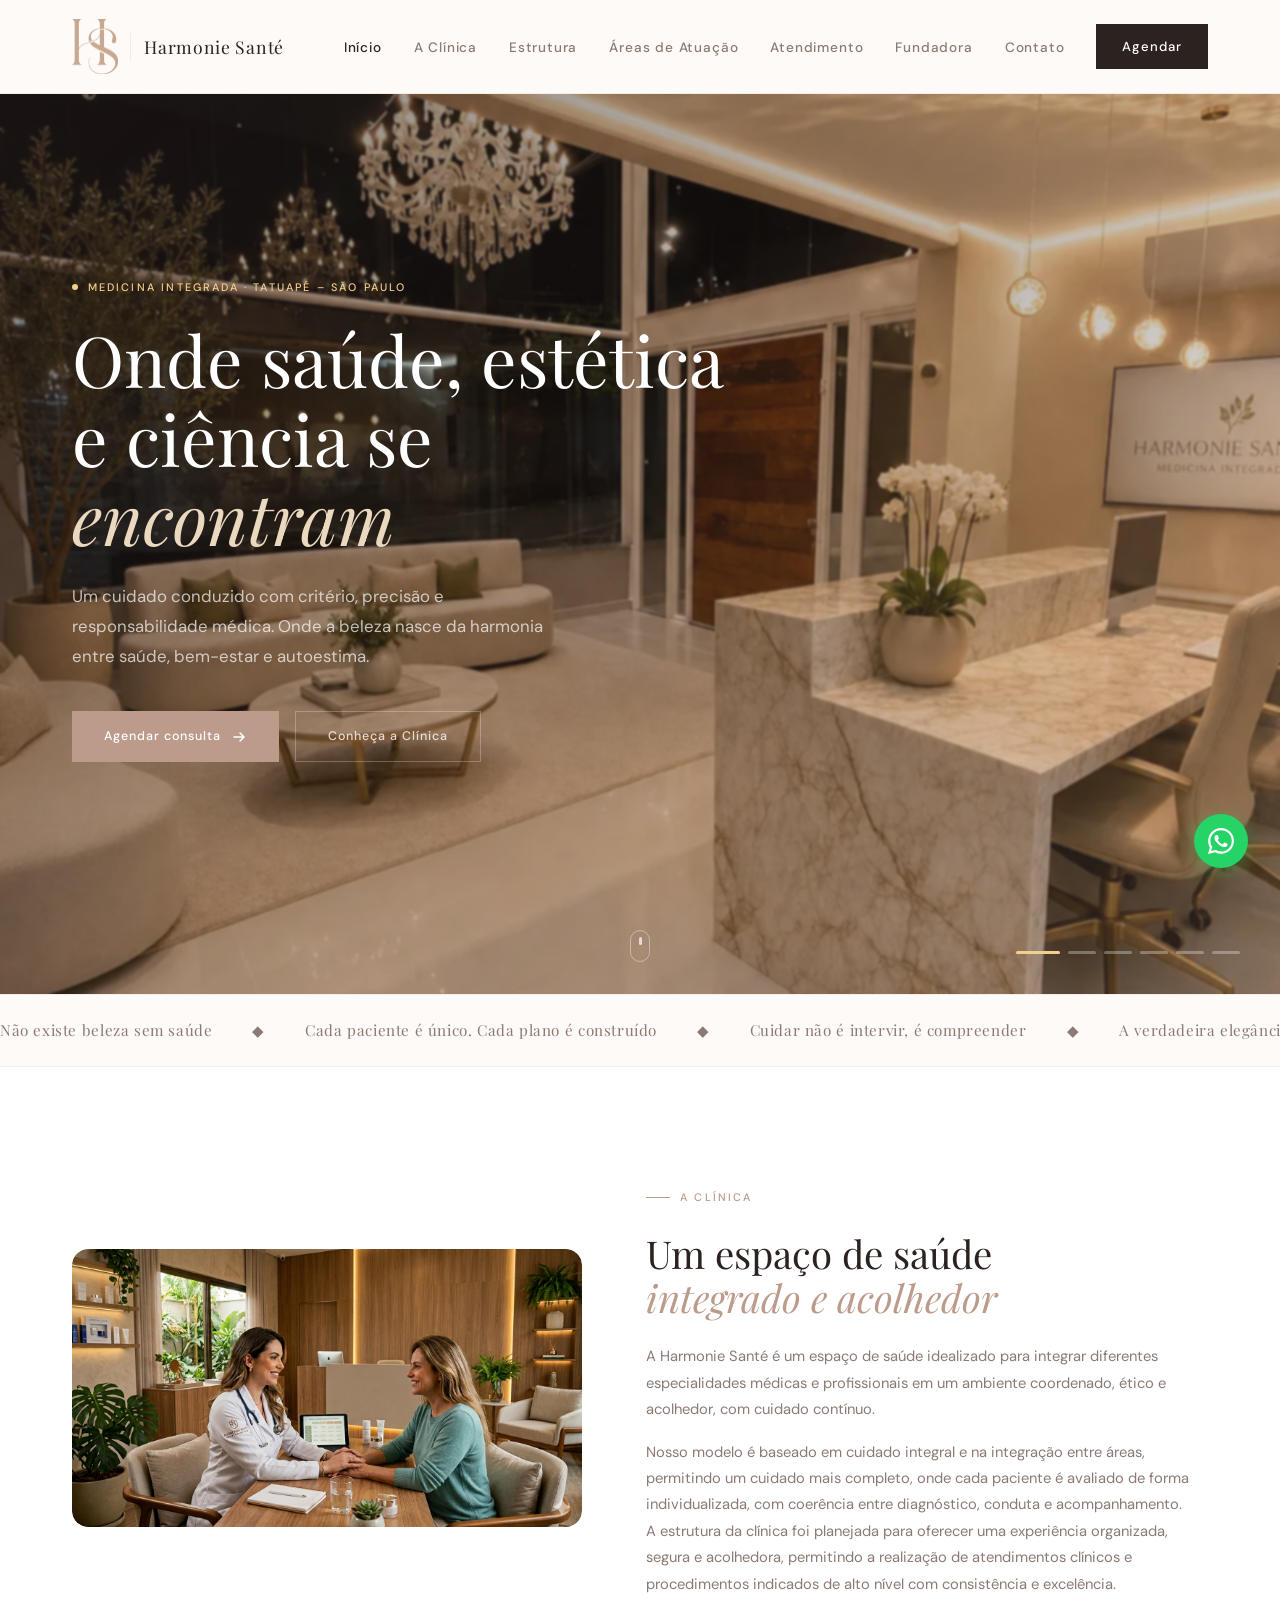
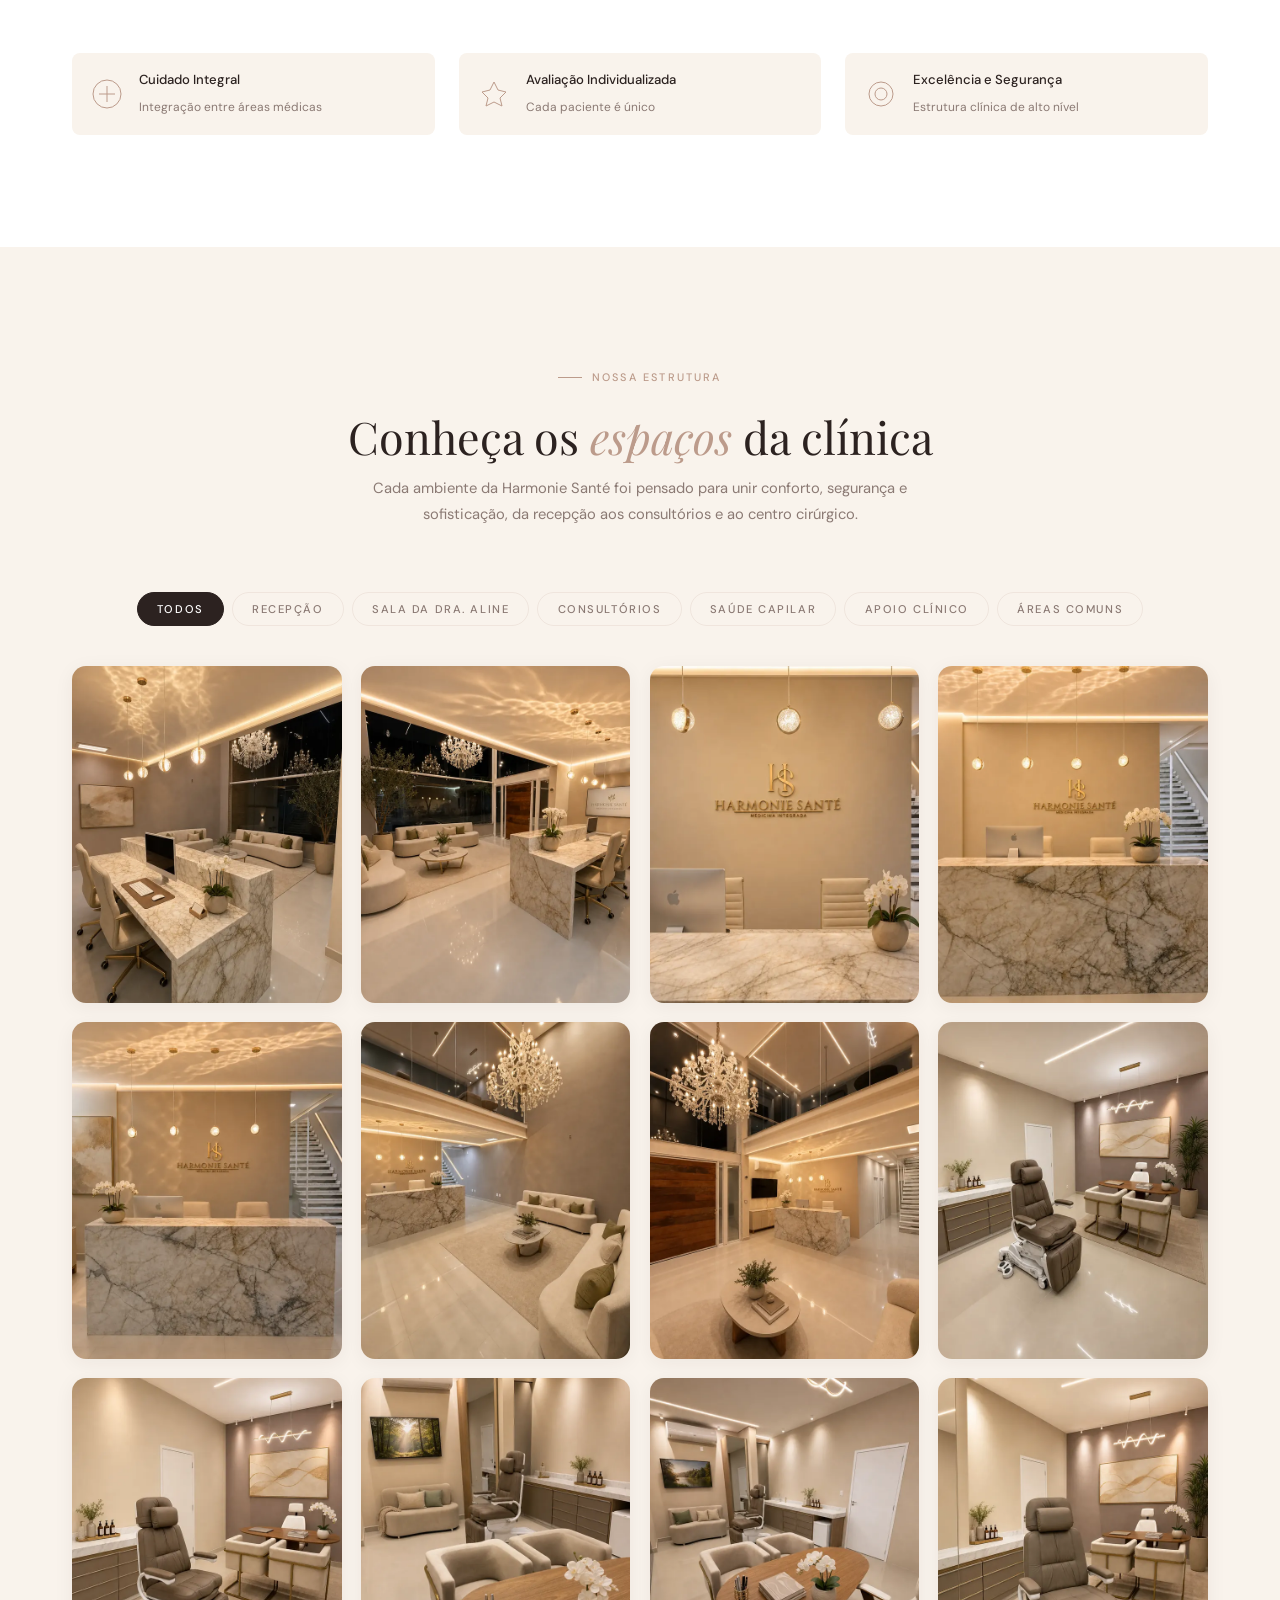
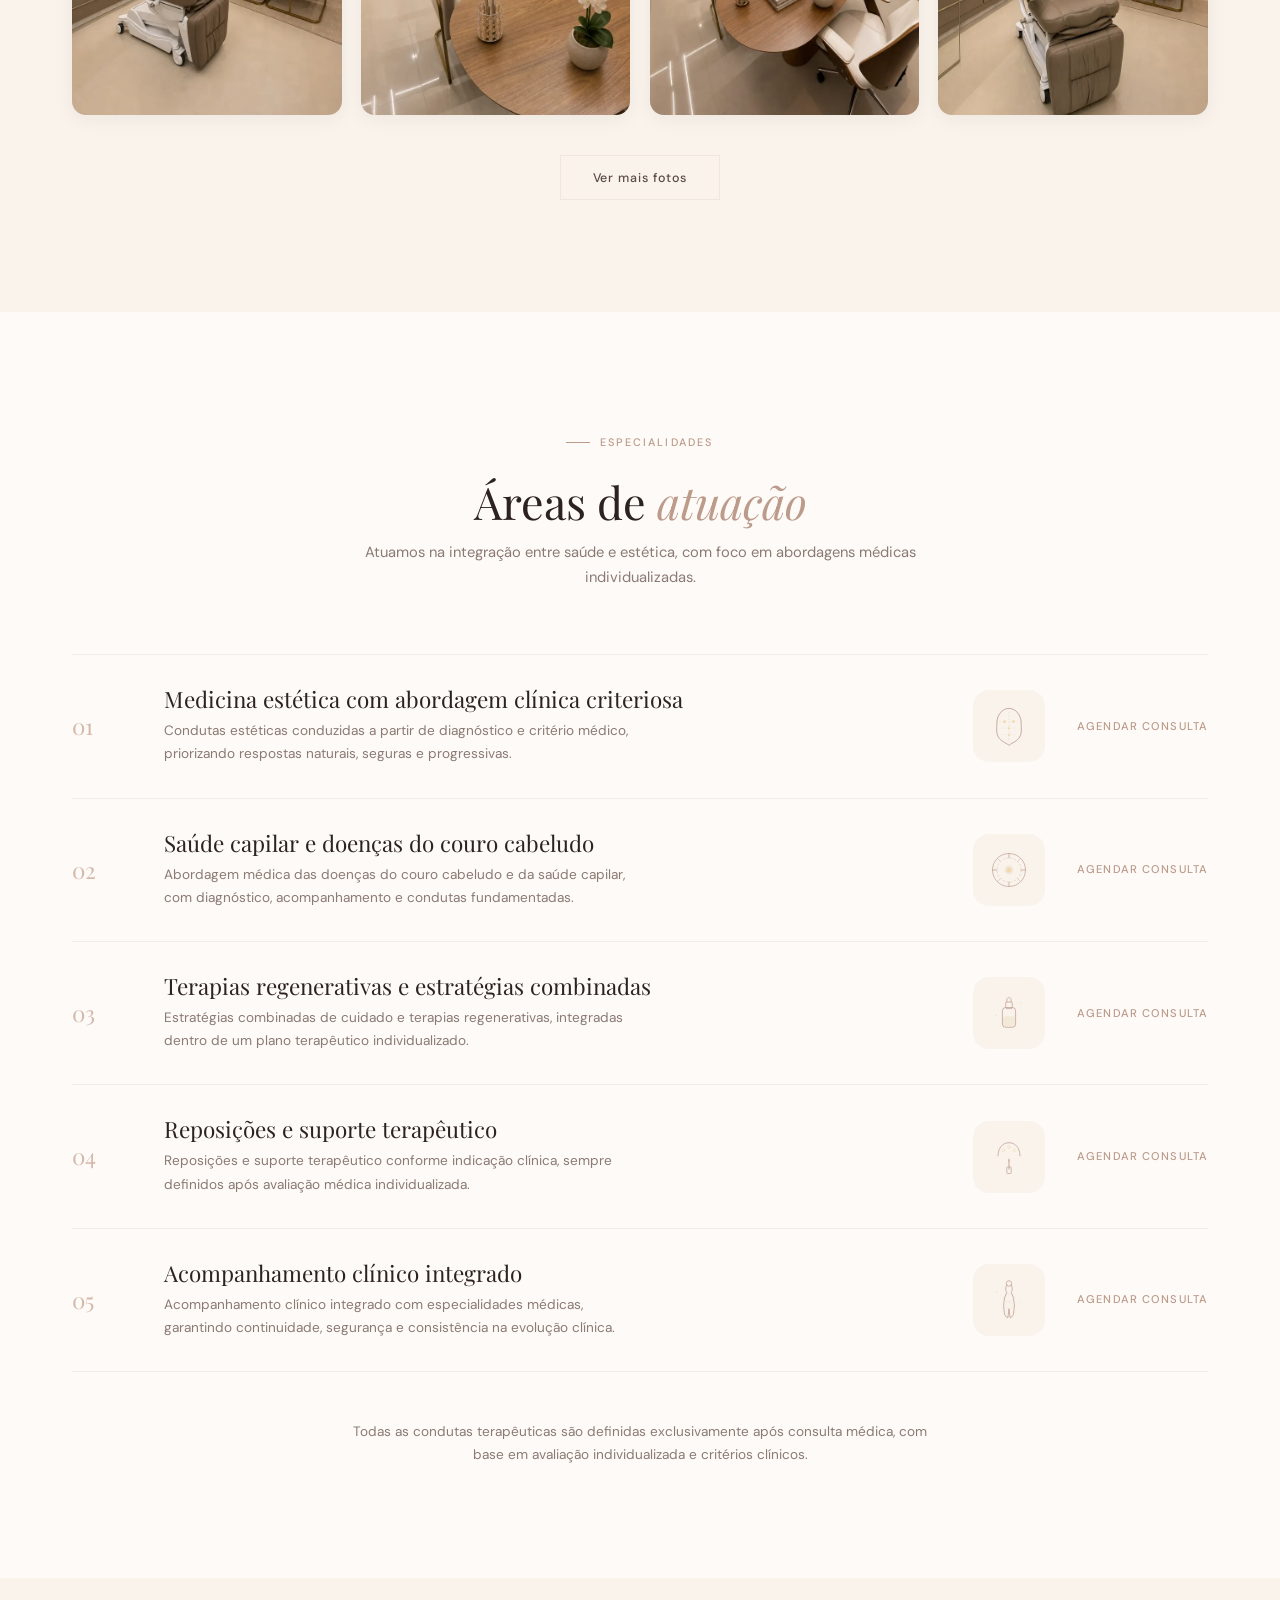
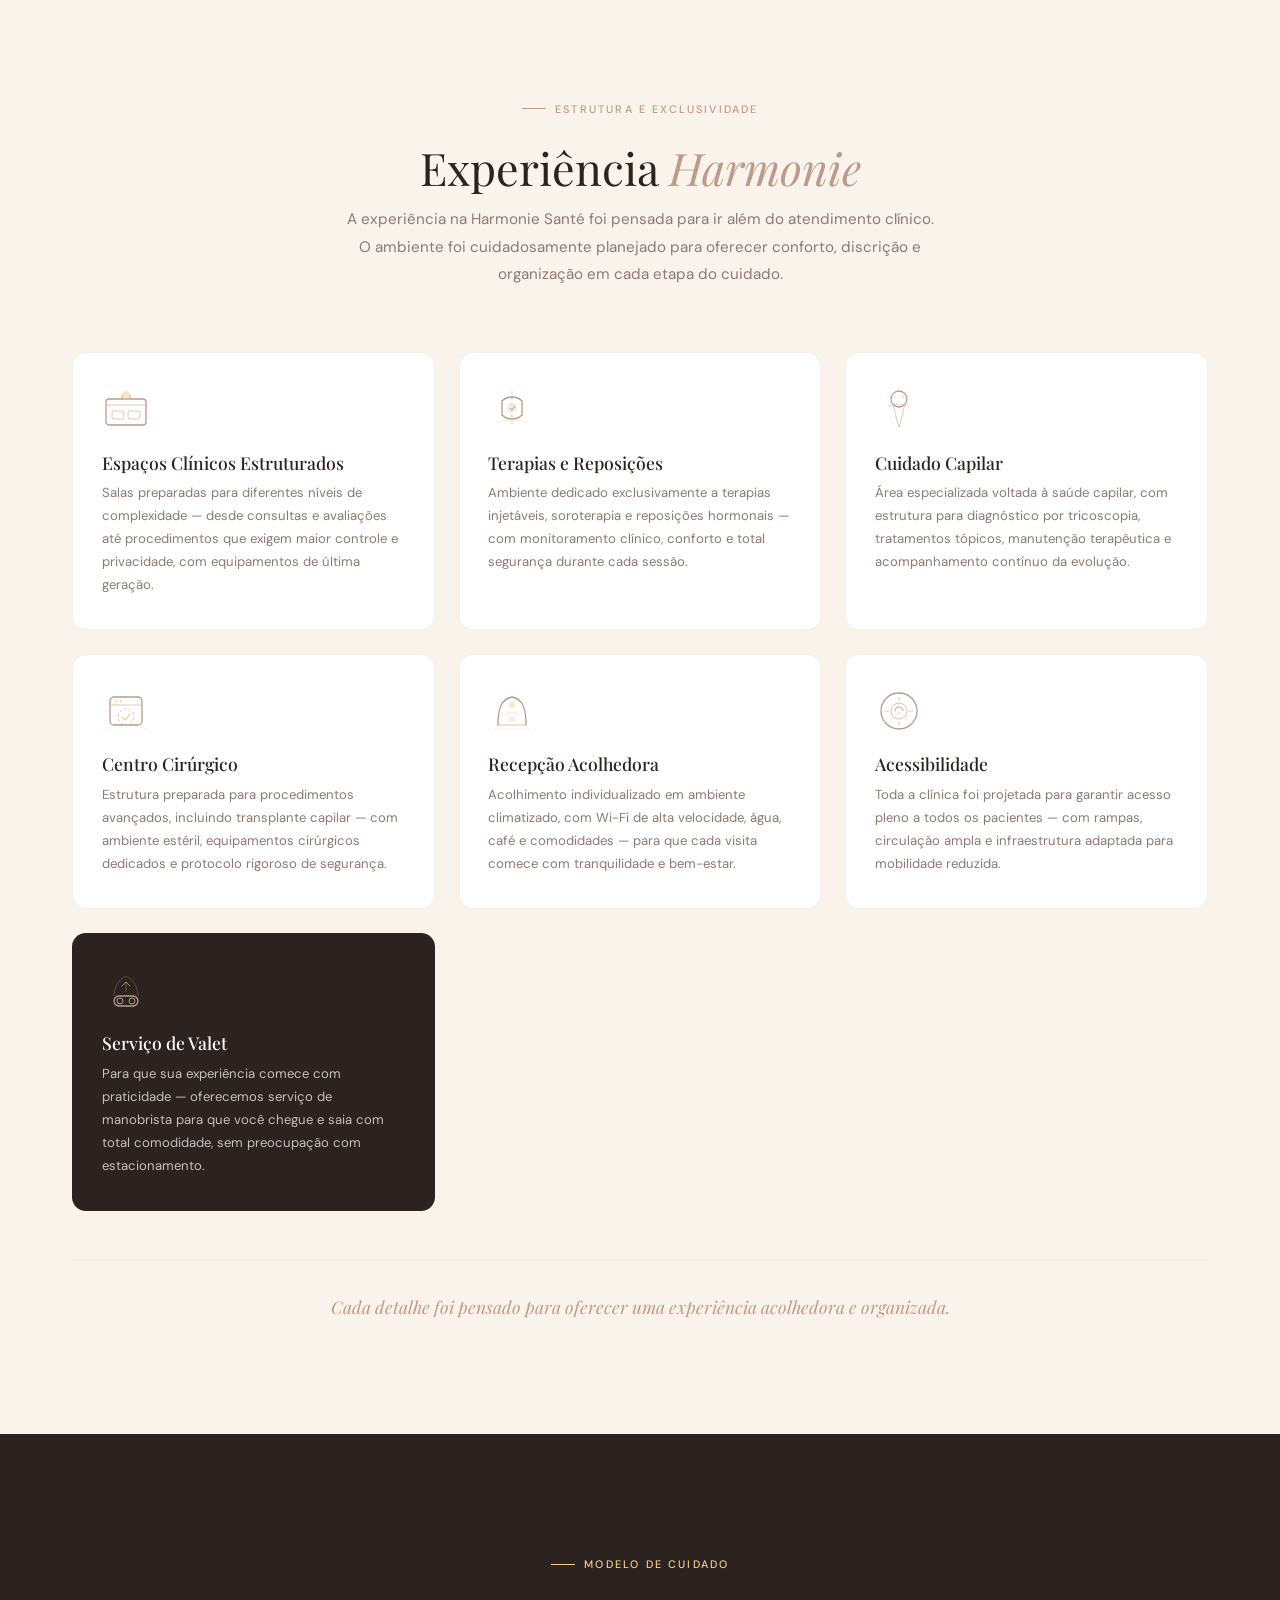
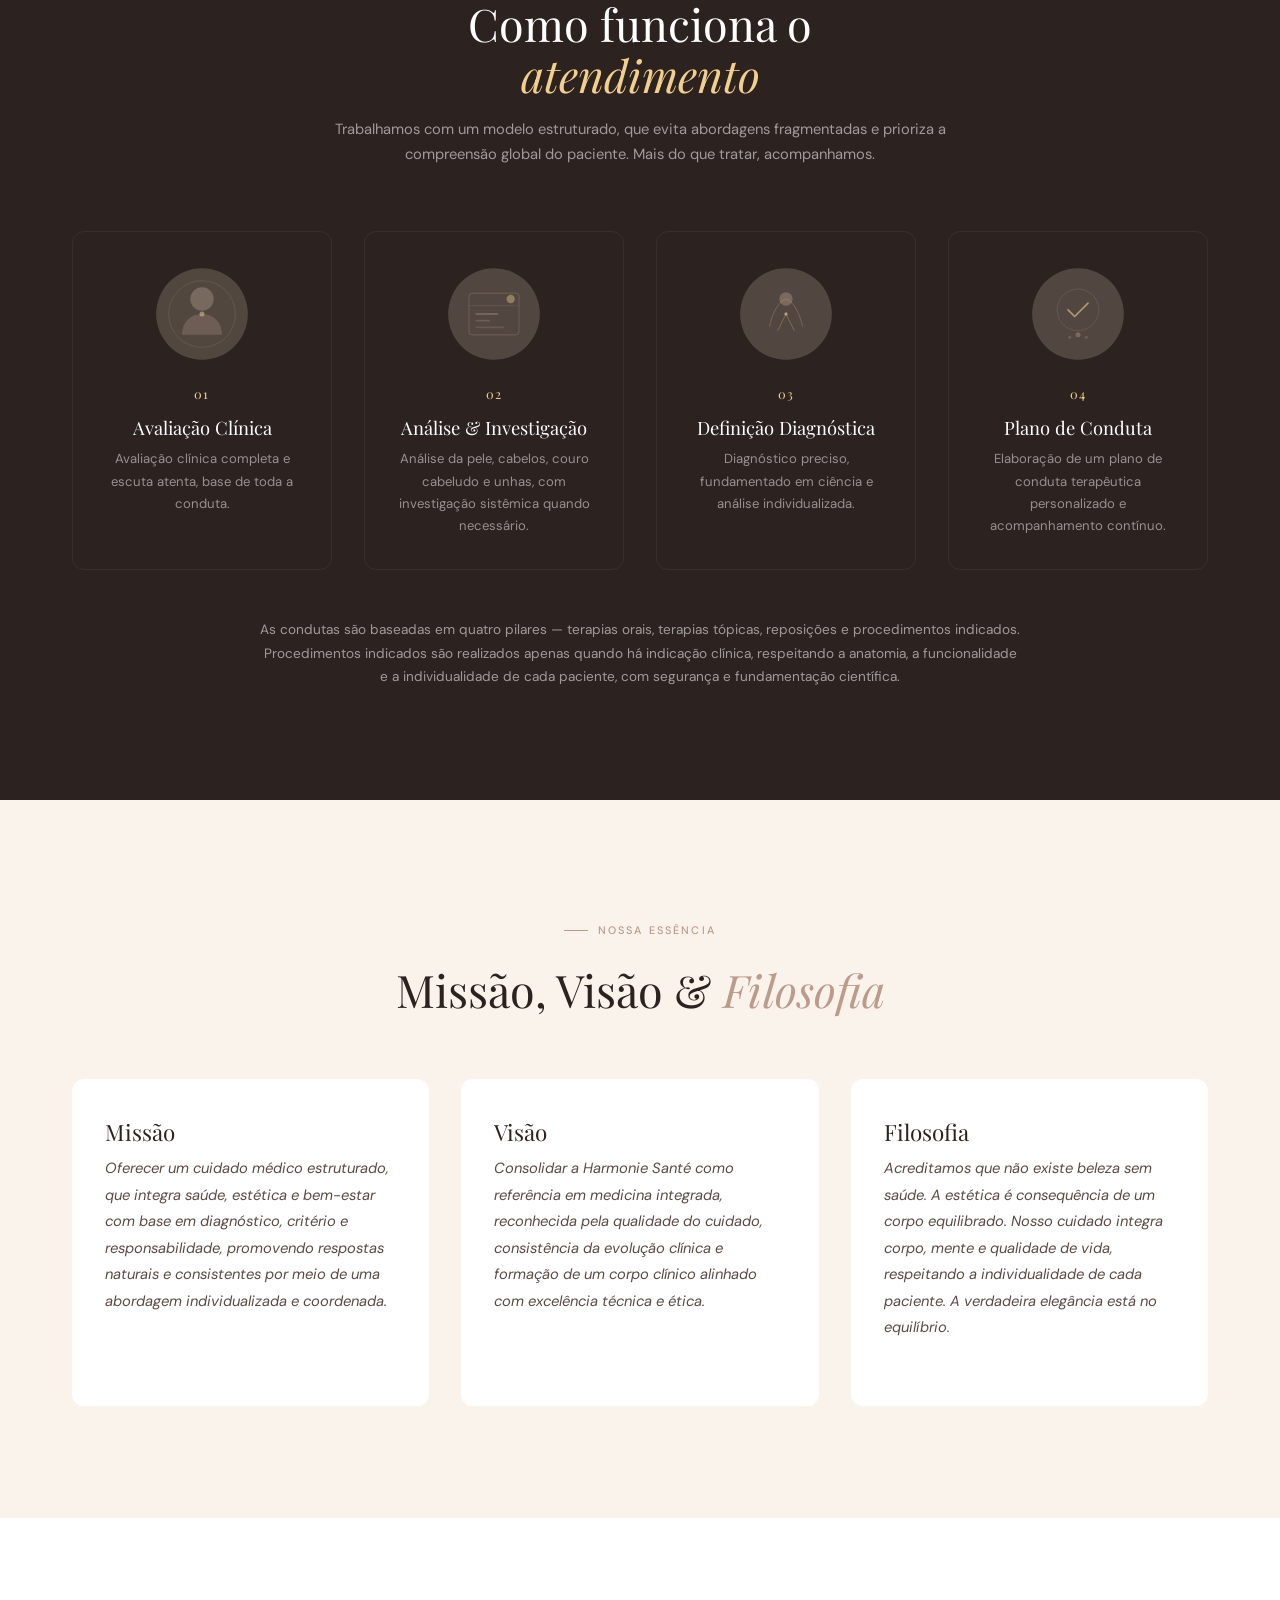
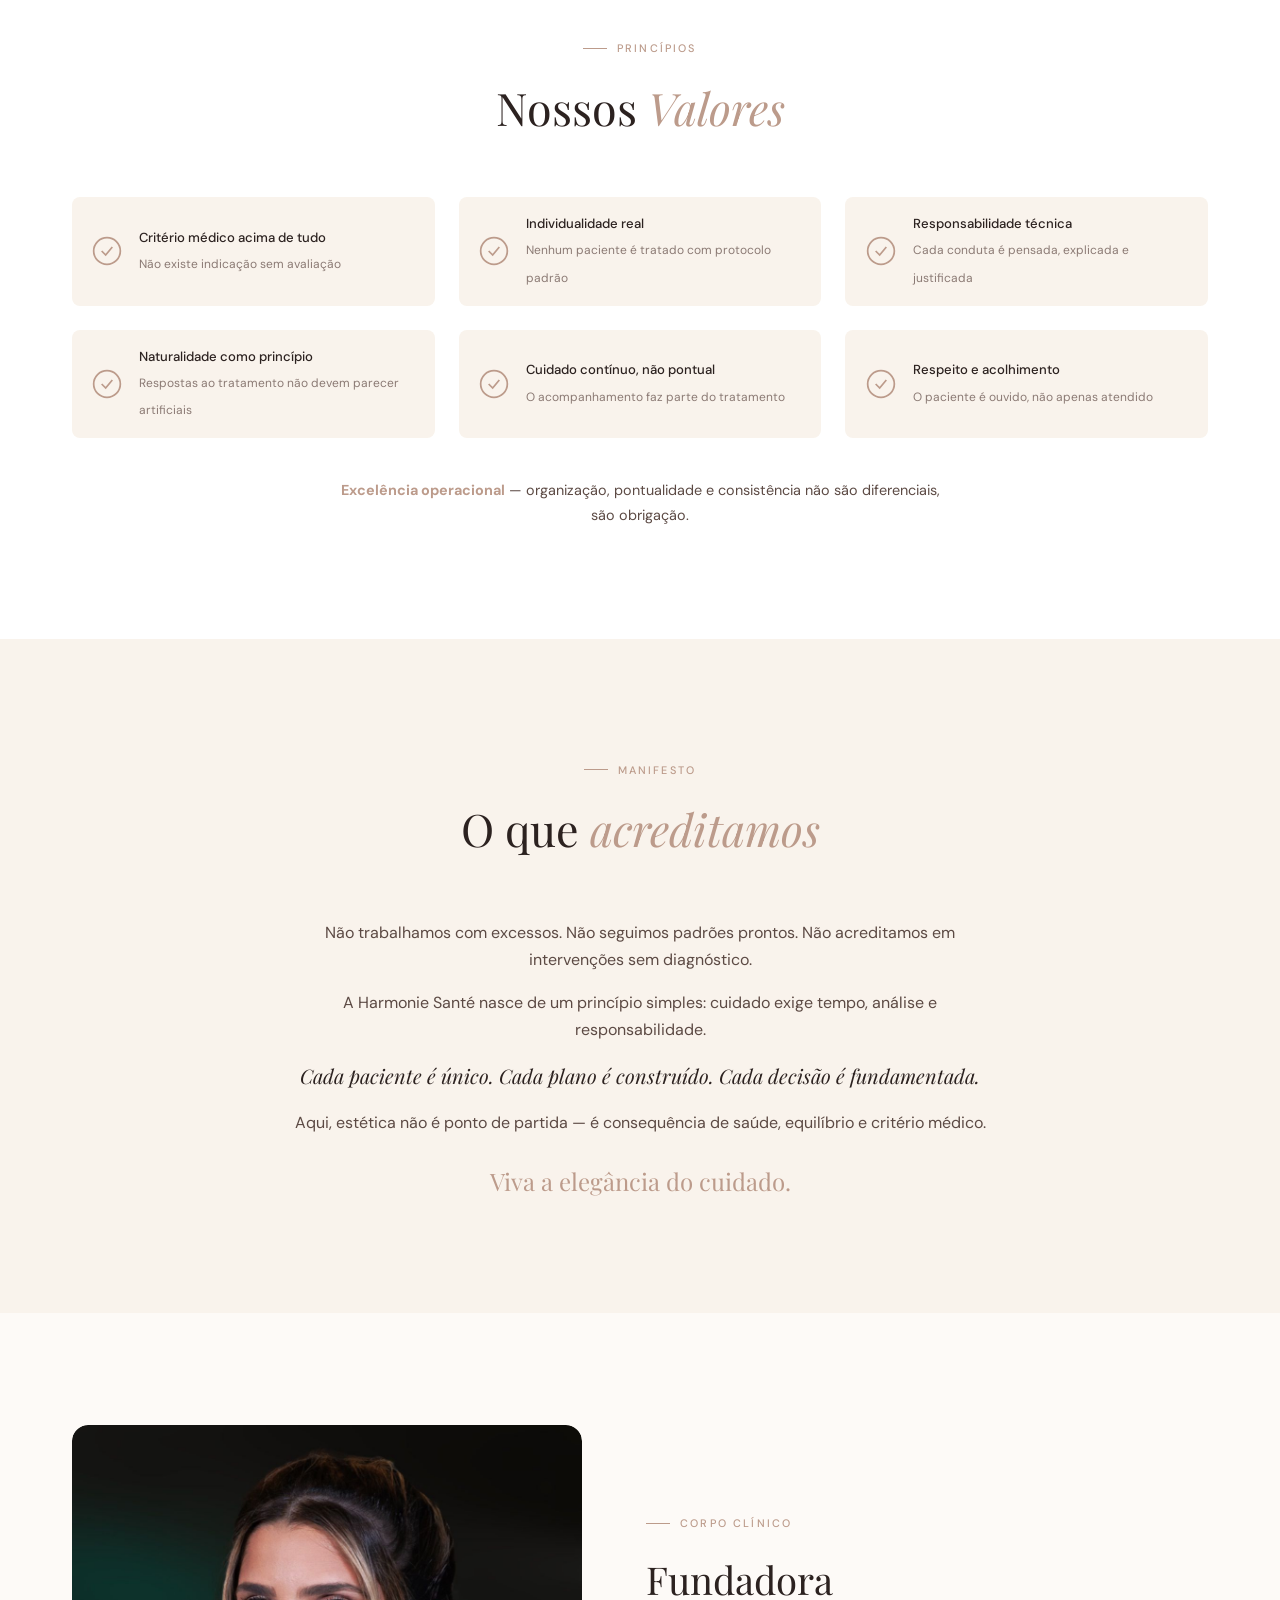
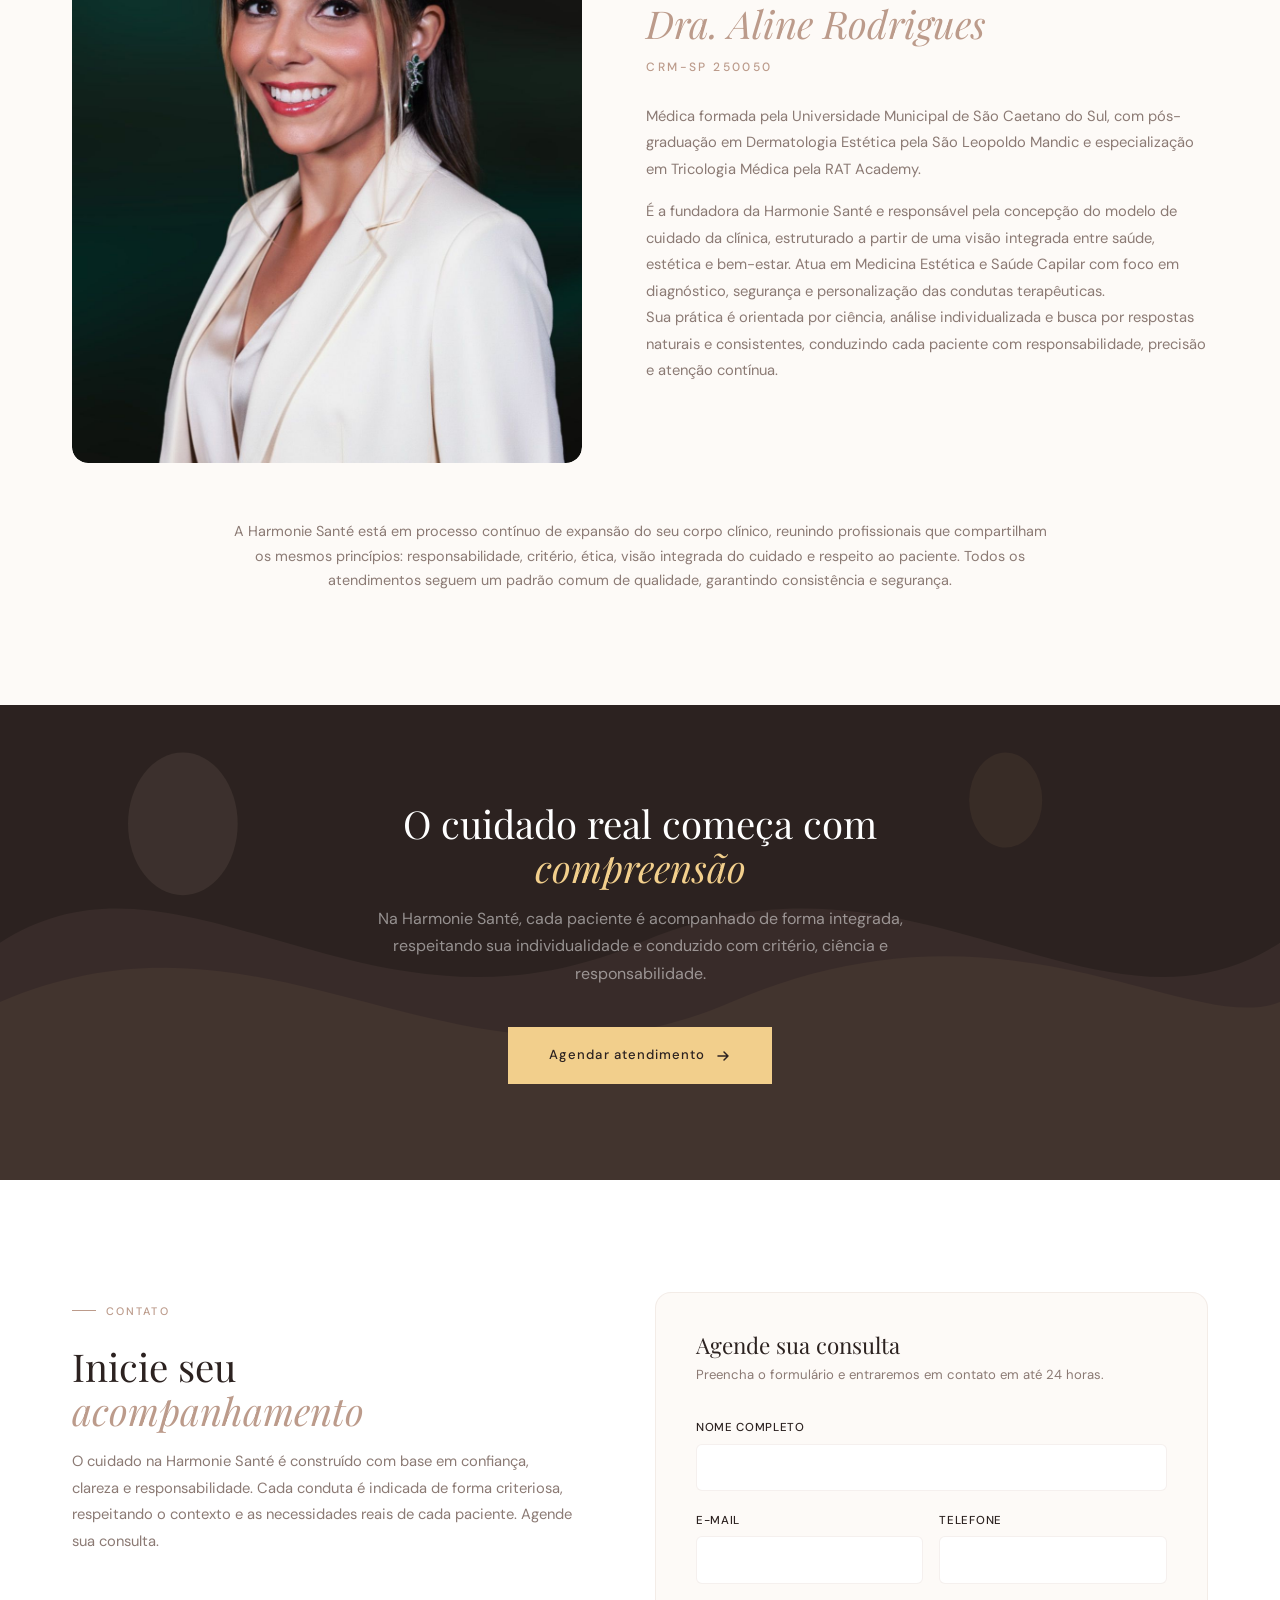
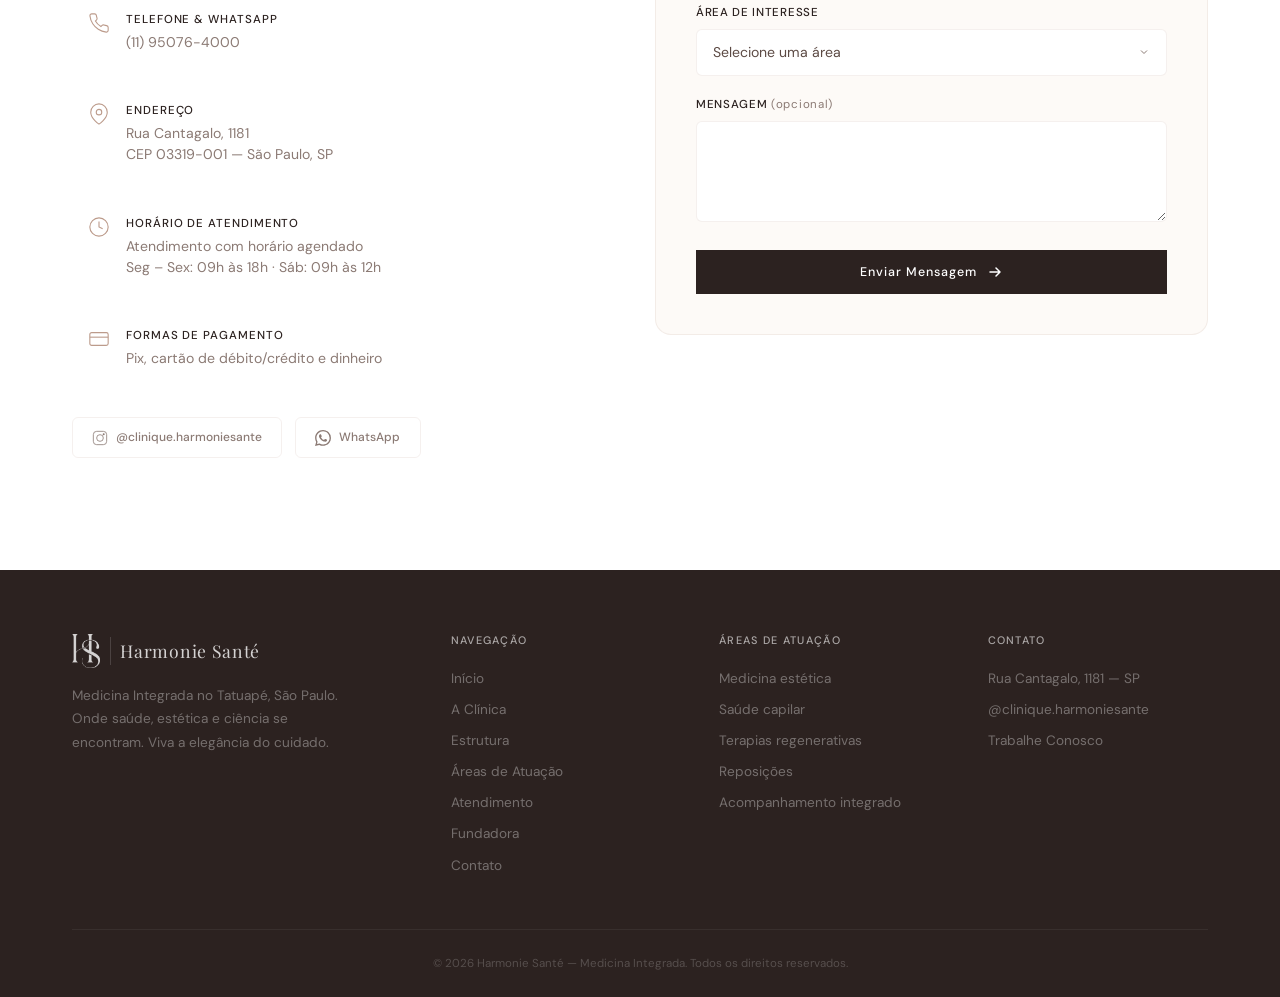
==== commit 5e9523a3: "feat: carrossel da entrada no hero e galeria "Nossa Estrutura" com fotos da clínica - 49 fotos conve" ====
--- a/site/index.html
+++ b/site/index.html
@@ -31,6 +31,7 @@
       <ul class="nav-links" id="navLinks">
         <li><a href="#home" class="active">Início</a></li>
         <li><a href="#about">A Clínica</a></li>
+        <li><a href="#estrutura">Estrutura</a></li>
         <li><a href="#areas">Áreas de Atuação</a></li>
         <li><a href="#method">Atendimento</a></li>
         <li><a href="#fundadora">Fundadora</a></li>
@@ -46,6 +47,7 @@
       <ul>
         <li><a href="#home">Início</a></li>
         <li><a href="#about">A Clínica</a></li>
+        <li><a href="#estrutura">Estrutura</a></li>
         <li><a href="#areas">Áreas de Atuação</a></li>
         <li><a href="#method">Atendimento</a></li>
         <li><a href="#fundadora">Fundadora</a></li>
@@ -57,8 +59,23 @@
 
   <!-- Hero Section -->
   <section id="home" class="hero">
-    <img src="../Clínica Aline/Marca dágua/Hero 1.png" alt="" class="hero-bg-img" aria-hidden="true">
+    <div class="hero-slider" id="heroSlider" aria-label="Entrada da Harmonie Santé">
+      <img src="img/clinica/recepcao-2.webp" alt="" class="hero-slide active" loading="eager" fetchpriority="high" aria-hidden="true">
+      <img src="img/clinica/recepcao-7.webp" alt="" class="hero-slide" loading="lazy" aria-hidden="true">
+      <img src="img/clinica/recepcao-6.webp" alt="" class="hero-slide" loading="lazy" aria-hidden="true">
+      <img src="img/clinica/recepcao-1.webp" alt="" class="hero-slide" loading="lazy" aria-hidden="true">
+      <img src="img/clinica/recepcao-4.webp" alt="" class="hero-slide" loading="lazy" aria-hidden="true">
+      <img src="img/clinica/recepcao-5.webp" alt="" class="hero-slide" loading="lazy" aria-hidden="true">
+    </div>
     <div class="hero-overlay"></div>
+    <div class="hero-dots" id="heroDots">
+      <button class="hero-dot active" data-slide="0" aria-label="Foto 1 da entrada da clínica"></button>
+      <button class="hero-dot" data-slide="1" aria-label="Foto 2 da entrada da clínica"></button>
+      <button class="hero-dot" data-slide="2" aria-label="Foto 3 da entrada da clínica"></button>
+      <button class="hero-dot" data-slide="3" aria-label="Foto 4 da entrada da clínica"></button>
+      <button class="hero-dot" data-slide="4" aria-label="Foto 5 da entrada da clínica"></button>
+      <button class="hero-dot" data-slide="5" aria-label="Foto 6 da entrada da clínica"></button>
+    </div>
 
     <div class="hero-content" data-reveal>
       <div class="hero-tag">
@@ -148,6 +165,227 @@
             <span>Estrutura clínica de alto nível</span>
           </div>
         </div>
+      </div>
+    </div>
+  </section>
+
+  <!-- Nossa Estrutura (Galeria) -->
+  <section id="estrutura" class="section estrutura">
+    <div class="container">
+      <div class="section-header" data-reveal>
+        <span class="section-tag">Nossa Estrutura</span>
+        <h2>Conheça os <em>espaços</em> da clínica</h2>
+        <p class="estrutura-intro">Cada ambiente da Harmonie Santé foi pensado para unir conforto, segurança e sofisticação, da recepção aos consultórios e ao centro cirúrgico.</p>
+      </div>
+      <div class="gallery-filters" data-reveal>
+      <button class="gallery-filter active" data-filter="all">Todos</button>
+      <button class="gallery-filter" data-filter="recepcao">Recepção</button>
+      <button class="gallery-filter" data-filter="dra-aline">Sala da Dra. Aline</button>
+      <button class="gallery-filter" data-filter="consultorios">Consultórios</button>
+      <button class="gallery-filter" data-filter="capilar">Saúde Capilar</button>
+      <button class="gallery-filter" data-filter="apoio">Apoio Clínico</button>
+      <button class="gallery-filter" data-filter="comuns">Áreas Comuns</button>
+      </div>
+      <div class="gallery-grid" id="galleryGrid" data-reveal>
+        <a class="gallery-item" href="img/clinica/recepcao-1.webp" data-cat="recepcao" data-caption="Recepção">
+          <img src="img/clinica/thumb/recepcao-1.webp" alt="Recepção — Harmonie Santé" loading="lazy" width="640" height="960">
+          <span class="gallery-caption">Recepção</span>
+        </a>
+        <a class="gallery-item" href="img/clinica/recepcao-2.webp" data-cat="recepcao" data-caption="Recepção">
+          <img src="img/clinica/thumb/recepcao-2.webp" alt="Recepção — Harmonie Santé" loading="lazy" width="640" height="960">
+          <span class="gallery-caption">Recepção</span>
+        </a>
+        <a class="gallery-item" href="img/clinica/recepcao-3.webp" data-cat="recepcao" data-caption="Recepção">
+          <img src="img/clinica/thumb/recepcao-3.webp" alt="Recepção — Harmonie Santé" loading="lazy" width="640" height="960">
+          <span class="gallery-caption">Recepção</span>
+        </a>
+        <a class="gallery-item" href="img/clinica/recepcao-4.webp" data-cat="recepcao" data-caption="Recepção">
+          <img src="img/clinica/thumb/recepcao-4.webp" alt="Recepção — Harmonie Santé" loading="lazy" width="640" height="960">
+          <span class="gallery-caption">Recepção</span>
+        </a>
+        <a class="gallery-item" href="img/clinica/recepcao-5.webp" data-cat="recepcao" data-caption="Recepção">
+          <img src="img/clinica/thumb/recepcao-5.webp" alt="Recepção — Harmonie Santé" loading="lazy" width="640" height="960">
+          <span class="gallery-caption">Recepção</span>
+        </a>
+        <a class="gallery-item" href="img/clinica/recepcao-6.webp" data-cat="recepcao" data-caption="Recepção">
+          <img src="img/clinica/thumb/recepcao-6.webp" alt="Recepção — Harmonie Santé" loading="lazy" width="640" height="960">
+          <span class="gallery-caption">Recepção</span>
+        </a>
+        <a class="gallery-item" href="img/clinica/recepcao-7.webp" data-cat="recepcao" data-caption="Recepção">
+          <img src="img/clinica/thumb/recepcao-7.webp" alt="Recepção — Harmonie Santé" loading="lazy" width="640" height="960">
+          <span class="gallery-caption">Recepção</span>
+        </a>
+        <a class="gallery-item" href="img/clinica/sala-aline-1.webp" data-cat="dra-aline" data-caption="Sala da Dra. Aline">
+          <img src="img/clinica/thumb/sala-aline-1.webp" alt="Sala da Dra. Aline — Harmonie Santé" loading="lazy" width="640" height="960">
+          <span class="gallery-caption">Sala da Dra. Aline</span>
+        </a>
+        <a class="gallery-item" href="img/clinica/sala-aline-2.webp" data-cat="dra-aline" data-caption="Sala da Dra. Aline">
+          <img src="img/clinica/thumb/sala-aline-2.webp" alt="Sala da Dra. Aline — Harmonie Santé" loading="lazy" width="640" height="960">
+          <span class="gallery-caption">Sala da Dra. Aline</span>
+        </a>
+        <a class="gallery-item" href="img/clinica/sala-aline-3.webp" data-cat="dra-aline" data-caption="Sala da Dra. Aline">
+          <img src="img/clinica/thumb/sala-aline-3.webp" alt="Sala da Dra. Aline — Harmonie Santé" loading="lazy" width="640" height="960">
+          <span class="gallery-caption">Sala da Dra. Aline</span>
+        </a>
+        <a class="gallery-item" href="img/clinica/sala-aline-4.webp" data-cat="dra-aline" data-caption="Sala da Dra. Aline">
+          <img src="img/clinica/thumb/sala-aline-4.webp" alt="Sala da Dra. Aline — Harmonie Santé" loading="lazy" width="640" height="960">
+          <span class="gallery-caption">Sala da Dra. Aline</span>
+        </a>
+        <a class="gallery-item" href="img/clinica/sala-aline-5.webp" data-cat="dra-aline" data-caption="Sala da Dra. Aline">
+          <img src="img/clinica/thumb/sala-aline-5.webp" alt="Sala da Dra. Aline — Harmonie Santé" loading="lazy" width="640" height="960">
+          <span class="gallery-caption">Sala da Dra. Aline</span>
+        </a>
+        <a class="gallery-item" href="img/clinica/sala-aline-6.webp" data-cat="dra-aline" data-caption="Sala da Dra. Aline">
+          <img src="img/clinica/thumb/sala-aline-6.webp" alt="Sala da Dra. Aline — Harmonie Santé" loading="lazy" width="640" height="960">
+          <span class="gallery-caption">Sala da Dra. Aline</span>
+        </a>
+        <a class="gallery-item" href="img/clinica/consultorio-1-1.webp" data-cat="consultorios" data-caption="Consultório 1">
+          <img src="img/clinica/thumb/consultorio-1-1.webp" alt="Consultório 1 — Harmonie Santé" loading="lazy" width="640" height="960">
+          <span class="gallery-caption">Consultório 1</span>
+        </a>
+        <a class="gallery-item" href="img/clinica/consultorio-1-2.webp" data-cat="consultorios" data-caption="Consultório 1">
+          <img src="img/clinica/thumb/consultorio-1-2.webp" alt="Consultório 1 — Harmonie Santé" loading="lazy" width="640" height="960">
+          <span class="gallery-caption">Consultório 1</span>
+        </a>
+        <a class="gallery-item" href="img/clinica/consultorio-2-1.webp" data-cat="consultorios" data-caption="Consultório 2">
+          <img src="img/clinica/thumb/consultorio-2-1.webp" alt="Consultório 2 — Harmonie Santé" loading="lazy" width="640" height="960">
+          <span class="gallery-caption">Consultório 2</span>
+        </a>
+        <a class="gallery-item" href="img/clinica/consultorio-2-2.webp" data-cat="consultorios" data-caption="Consultório 2">
+          <img src="img/clinica/thumb/consultorio-2-2.webp" alt="Consultório 2 — Harmonie Santé" loading="lazy" width="640" height="960">
+          <span class="gallery-caption">Consultório 2</span>
+        </a>
+        <a class="gallery-item" href="img/clinica/consultorio-2-3.webp" data-cat="consultorios" data-caption="Consultório 2">
+          <img src="img/clinica/thumb/consultorio-2-3.webp" alt="Consultório 2 — Harmonie Santé" loading="lazy" width="640" height="960">
+          <span class="gallery-caption">Consultório 2</span>
+        </a>
+        <a class="gallery-item" href="img/clinica/consultorio-3-1.webp" data-cat="consultorios" data-caption="Consultório 3">
+          <img src="img/clinica/thumb/consultorio-3-1.webp" alt="Consultório 3 — Harmonie Santé" loading="lazy" width="640" height="960">
+          <span class="gallery-caption">Consultório 3</span>
+        </a>
+        <a class="gallery-item" href="img/clinica/consultorio-3-2.webp" data-cat="consultorios" data-caption="Consultório 3">
+          <img src="img/clinica/thumb/consultorio-3-2.webp" alt="Consultório 3 — Harmonie Santé" loading="lazy" width="640" height="960">
+          <span class="gallery-caption">Consultório 3</span>
+        </a>
+        <a class="gallery-item" href="img/clinica/consultorio-4-1.webp" data-cat="consultorios" data-caption="Consultório 4">
+          <img src="img/clinica/thumb/consultorio-4-1.webp" alt="Consultório 4 — Harmonie Santé" loading="lazy" width="640" height="960">
+          <span class="gallery-caption">Consultório 4</span>
+        </a>
+        <a class="gallery-item" href="img/clinica/consultorio-4-2.webp" data-cat="consultorios" data-caption="Consultório 4">
+          <img src="img/clinica/thumb/consultorio-4-2.webp" alt="Consultório 4 — Harmonie Santé" loading="lazy" width="640" height="960">
+          <span class="gallery-caption">Consultório 4</span>
+        </a>
+        <a class="gallery-item" href="img/clinica/consultorio-4-3.webp" data-cat="consultorios" data-caption="Consultório 4">
+          <img src="img/clinica/thumb/consultorio-4-3.webp" alt="Consultório 4 — Harmonie Santé" loading="lazy" width="640" height="960">
+          <span class="gallery-caption">Consultório 4</span>
+        </a>
+        <a class="gallery-item" href="img/clinica/consultorio-5-1.webp" data-cat="consultorios" data-caption="Consultório 5">
+          <img src="img/clinica/thumb/consultorio-5-1.webp" alt="Consultório 5 — Harmonie Santé" loading="lazy" width="640" height="960">
+          <span class="gallery-caption">Consultório 5</span>
+        </a>
+        <a class="gallery-item" href="img/clinica/consultorio-5-2.webp" data-cat="consultorios" data-caption="Consultório 5">
+          <img src="img/clinica/thumb/consultorio-5-2.webp" alt="Consultório 5 — Harmonie Santé" loading="lazy" width="640" height="960">
+          <span class="gallery-caption">Consultório 5</span>
+        </a>
+        <a class="gallery-item" href="img/clinica/consultorio-5-3.webp" data-cat="consultorios" data-caption="Consultório 5">
+          <img src="img/clinica/thumb/consultorio-5-3.webp" alt="Consultório 5 — Harmonie Santé" loading="lazy" width="640" height="960">
+          <span class="gallery-caption">Consultório 5</span>
+        </a>
+        <a class="gallery-item" href="img/clinica/consultorio-6-1.webp" data-cat="consultorios" data-caption="Consultório 6">
+          <img src="img/clinica/thumb/consultorio-6-1.webp" alt="Consultório 6 — Harmonie Santé" loading="lazy" width="640" height="960">
+          <span class="gallery-caption">Consultório 6</span>
+        </a>
+        <a class="gallery-item" href="img/clinica/consultorio-6-2.webp" data-cat="consultorios" data-caption="Consultório 6">
+          <img src="img/clinica/thumb/consultorio-6-2.webp" alt="Consultório 6 — Harmonie Santé" loading="lazy" width="640" height="960">
+          <span class="gallery-caption">Consultório 6</span>
+        </a>
+        <a class="gallery-item" href="img/clinica/centro-cirurgico-de-transplate-capilar-1.webp" data-cat="capilar" data-caption="Centro Cirúrgico — Transplante Capilar">
+          <img src="img/clinica/thumb/centro-cirurgico-de-transplate-capilar-1.webp" alt="Centro Cirúrgico — Transplante Capilar — Harmonie Santé" loading="lazy" width="640" height="960">
+          <span class="gallery-caption">Centro Cirúrgico — Transplante Capilar</span>
+        </a>
+        <a class="gallery-item" href="img/clinica/centro-cirurgico-de-transplate-capilar-2.webp" data-cat="capilar" data-caption="Centro Cirúrgico — Transplante Capilar">
+          <img src="img/clinica/thumb/centro-cirurgico-de-transplate-capilar-2.webp" alt="Centro Cirúrgico — Transplante Capilar — Harmonie Santé" loading="lazy" width="640" height="960">
+          <span class="gallery-caption">Centro Cirúrgico — Transplante Capilar</span>
+        </a>
+        <a class="gallery-item" href="img/clinica/tratamento-capilar-1.webp" data-cat="capilar" data-caption="Sala de Tratamento Capilar">
+          <img src="img/clinica/thumb/tratamento-capilar-1.webp" alt="Sala de Tratamento Capilar — Harmonie Santé" loading="lazy" width="640" height="960">
+          <span class="gallery-caption">Sala de Tratamento Capilar</span>
+        </a>
+        <a class="gallery-item" href="img/clinica/tratamento-capilar-2.webp" data-cat="capilar" data-caption="Sala de Tratamento Capilar">
+          <img src="img/clinica/thumb/tratamento-capilar-2.webp" alt="Sala de Tratamento Capilar — Harmonie Santé" loading="lazy" width="640" height="960">
+          <span class="gallery-caption">Sala de Tratamento Capilar</span>
+        </a>
+        <a class="gallery-item" href="img/clinica/tratamento-capilar-3.webp" data-cat="capilar" data-caption="Sala de Tratamento Capilar">
+          <img src="img/clinica/thumb/tratamento-capilar-3.webp" alt="Sala de Tratamento Capilar — Harmonie Santé" loading="lazy" width="640" height="960">
+          <span class="gallery-caption">Sala de Tratamento Capilar</span>
+        </a>
+        <a class="gallery-item" href="img/clinica/sala-de-esterilizacao-1.webp" data-cat="apoio" data-caption="Sala de Esterilização">
+          <img src="img/clinica/thumb/sala-de-esterilizacao-1.webp" alt="Sala de Esterilização — Harmonie Santé" loading="lazy" width="640" height="960">
+          <span class="gallery-caption">Sala de Esterilização</span>
+        </a>
+        <a class="gallery-item" href="img/clinica/sala-de-esterilizacao-2.webp" data-cat="apoio" data-caption="Sala de Esterilização">
+          <img src="img/clinica/thumb/sala-de-esterilizacao-2.webp" alt="Sala de Esterilização — Harmonie Santé" loading="lazy" width="640" height="960">
+          <span class="gallery-caption">Sala de Esterilização</span>
+        </a>
+        <a class="gallery-item" href="img/clinica/sala-de-esterilizacao-3.webp" data-cat="apoio" data-caption="Sala de Esterilização">
+          <img src="img/clinica/thumb/sala-de-esterilizacao-3.webp" alt="Sala de Esterilização — Harmonie Santé" loading="lazy" width="640" height="960">
+          <span class="gallery-caption">Sala de Esterilização</span>
+        </a>
+        <a class="gallery-item" href="img/clinica/sala-de-medicamentos-1.webp" data-cat="apoio" data-caption="Sala de Medicamentos">
+          <img src="img/clinica/thumb/sala-de-medicamentos-1.webp" alt="Sala de Medicamentos — Harmonie Santé" loading="lazy" width="640" height="960">
+          <span class="gallery-caption">Sala de Medicamentos</span>
+        </a>
+        <a class="gallery-item" href="img/clinica/sala-de-medicamentos-2.webp" data-cat="apoio" data-caption="Sala de Medicamentos">
+          <img src="img/clinica/thumb/sala-de-medicamentos-2.webp" alt="Sala de Medicamentos — Harmonie Santé" loading="lazy" width="640" height="960">
+          <span class="gallery-caption">Sala de Medicamentos</span>
+        </a>
+        <a class="gallery-item" href="img/clinica/sala-de-medicamentos-3.webp" data-cat="apoio" data-caption="Sala de Medicamentos">
+          <img src="img/clinica/thumb/sala-de-medicamentos-3.webp" alt="Sala de Medicamentos — Harmonie Santé" loading="lazy" width="640" height="960">
+          <span class="gallery-caption">Sala de Medicamentos</span>
+        </a>
+        <a class="gallery-item" href="img/clinica/area-de-descanso-1.webp" data-cat="comuns" data-caption="Área de Descanso">
+          <img src="img/clinica/thumb/area-de-descanso-1.webp" alt="Área de Descanso — Harmonie Santé" loading="lazy" width="640" height="960">
+          <span class="gallery-caption">Área de Descanso</span>
+        </a>
+        <a class="gallery-item" href="img/clinica/banheiro-1.webp" data-cat="comuns" data-caption="Banheiro">
+          <img src="img/clinica/thumb/banheiro-1.webp" alt="Banheiro — Harmonie Santé" loading="lazy" width="640" height="960">
+          <span class="gallery-caption">Banheiro</span>
+        </a>
+        <a class="gallery-item" href="img/clinica/banheiro-terreo-1.webp" data-cat="comuns" data-caption="Banheiro Térreo">
+          <img src="img/clinica/thumb/banheiro-terreo-1.webp" alt="Banheiro Térreo — Harmonie Santé" loading="lazy" width="640" height="960">
+          <span class="gallery-caption">Banheiro Térreo</span>
+        </a>
+        <a class="gallery-item" href="img/clinica/copa-1-andar-2.webp" data-cat="comuns" data-caption="Copa — 1º andar">
+          <img src="img/clinica/thumb/copa-1-andar-2.webp" alt="Copa — 1º andar — Harmonie Santé" loading="lazy" width="640" height="960">
+          <span class="gallery-caption">Copa — 1º andar</span>
+        </a>
+        <a class="gallery-item" href="img/clinica/copa-1-andar-3.webp" data-cat="comuns" data-caption="Copa — 1º andar">
+          <img src="img/clinica/thumb/copa-1-andar-3.webp" alt="Copa — 1º andar — Harmonie Santé" loading="lazy" width="640" height="960">
+          <span class="gallery-caption">Copa — 1º andar</span>
+        </a>
+        <a class="gallery-item" href="img/clinica/copa-1-andar-4.webp" data-cat="comuns" data-caption="Copa — 1º andar">
+          <img src="img/clinica/thumb/copa-1-andar-4.webp" alt="Copa — 1º andar — Harmonie Santé" loading="lazy" width="640" height="960">
+          <span class="gallery-caption">Copa — 1º andar</span>
+        </a>
+        <a class="gallery-item" href="img/clinica/cozinha-dos-funcionarios-1.webp" data-cat="comuns" data-caption="Cozinha dos Funcionários">
+          <img src="img/clinica/thumb/cozinha-dos-funcionarios-1.webp" alt="Cozinha dos Funcionários — Harmonie Santé" loading="lazy" width="640" height="960">
+          <span class="gallery-caption">Cozinha dos Funcionários</span>
+        </a>
+        <a class="gallery-item" href="img/clinica/cozinha-dos-funcionarios-2.webp" data-cat="comuns" data-caption="Cozinha dos Funcionários">
+          <img src="img/clinica/thumb/cozinha-dos-funcionarios-2.webp" alt="Cozinha dos Funcionários — Harmonie Santé" loading="lazy" width="640" height="960">
+          <span class="gallery-caption">Cozinha dos Funcionários</span>
+        </a>
+        <a class="gallery-item" href="img/clinica/escadaria-e-consultorios-1.webp" data-cat="comuns" data-caption="Escadaria e Consultórios">
+          <img src="img/clinica/thumb/escadaria-e-consultorios-1.webp" alt="Escadaria e Consultórios — Harmonie Santé" loading="lazy" width="640" height="960">
+          <span class="gallery-caption">Escadaria e Consultórios</span>
+        </a>
+        <a class="gallery-item" href="img/clinica/escadaria-e-consultorios-2.webp" data-cat="comuns" data-caption="Escadaria e Consultórios">
+          <img src="img/clinica/thumb/escadaria-e-consultorios-2.webp" alt="Escadaria e Consultórios — Harmonie Santé" loading="lazy" width="640" height="960">
+          <span class="gallery-caption">Escadaria e Consultórios</span>
+        </a>
+      </div>
+      <div class="gallery-more-wrap">
+        <button type="button" class="btn btn-ghost" id="galleryMore">Ver mais fotos</button>
       </div>
     </div>
   </section>
@@ -708,6 +946,7 @@
           <h4>Navegação</h4>
           <a href="#home">Início</a>
           <a href="#about">A Clínica</a>
+          <a href="#estrutura">Estrutura</a>
           <a href="#areas">Áreas de Atuação</a>
           <a href="#method">Atendimento</a>
           <a href="#fundadora">Fundadora</a>
@@ -739,6 +978,26 @@
     <svg viewBox="0 0 24 24" fill="currentColor"><path d="M17.472 14.382c-.297-.149-1.758-.867-2.03-.967-.273-.099-.471-.148-.67.15-.197.297-.767.966-.94 1.164-.173.199-.347.223-.644.075-.297-.15-1.255-.463-2.39-1.475-.883-.788-1.48-1.761-1.653-2.059-.173-.297-.018-.458.13-.606.134-.133.298-.347.446-.52.149-.174.198-.298.298-.497.099-.198.05-.371-.025-.52-.075-.149-.669-1.612-.916-2.207-.242-.579-.487-.5-.669-.51-.173-.008-.371-.01-.57-.01-.198 0-.52.074-.792.372-.272.297-1.04 1.016-1.04 2.479 0 1.462 1.065 2.875 1.213 3.074.149.198 2.096 3.2 5.077 4.487.709.306 1.262.489 1.694.625.712.227 1.36.195 1.871.118.571-.085 1.758-.719 2.006-1.413.248-.694.248-1.289.173-1.413-.074-.124-.272-.198-.57-.347m-5.421 7.403h-.004a9.87 9.87 0 01-5.031-1.378l-.361-.214-3.741.982.998-3.648-.235-.374a9.86 9.86 0 01-1.51-5.26c.001-5.45 4.436-9.884 9.888-9.884 2.64 0 5.122 1.03 6.988 2.898a9.825 9.825 0 012.893 6.994c-.003 5.45-4.437 9.884-9.885 9.884m8.413-18.297A11.815 11.815 0 0012.05 0C5.495 0 .16 5.335.157 11.892c0 2.096.547 4.142 1.588 5.945L.057 24l6.305-1.654a11.882 11.882 0 005.683 1.448h.005c6.554 0 11.89-5.335 11.893-11.893a11.821 11.821 0 00-3.48-8.413z"/></svg>
   </a>
 
+  <!-- Lightbox da galeria -->
+  <div class="lightbox" id="lightbox" role="dialog" aria-modal="true" aria-label="Foto ampliada" aria-hidden="true">
+    <button type="button" class="lightbox-btn lightbox-close" id="lightboxClose" aria-label="Fechar">
+      <svg viewBox="0 0 24 24" fill="none"><path d="M6 6l12 12M18 6L6 18" stroke="currentColor" stroke-width="1.5" stroke-linecap="round"/></svg>
+    </button>
+    <button type="button" class="lightbox-btn lightbox-prev" id="lightboxPrev" aria-label="Foto anterior">
+      <svg viewBox="0 0 24 24" fill="none"><path d="M15 5l-7 7 7 7" stroke="currentColor" stroke-width="1.5" stroke-linecap="round" stroke-linejoin="round"/></svg>
+    </button>
+    <figure class="lightbox-figure">
+      <img id="lightboxImg" src="" alt="">
+      <figcaption>
+        <span id="lightboxCaption"></span>
+        <span class="lightbox-counter" id="lightboxCounter"></span>
+      </figcaption>
+    </figure>
+    <button type="button" class="lightbox-btn lightbox-next" id="lightboxNext" aria-label="Próxima foto">
+      <svg viewBox="0 0 24 24" fill="none"><path d="M9 5l7 7-7 7" stroke="currentColor" stroke-width="1.5" stroke-linecap="round" stroke-linejoin="round"/></svg>
+    </button>
+  </div>
+
   <script src="js/main.js"></script>
 </body>
 </html>
--- a/site/css/style.css
+++ b/site/css/style.css
@@ -706,12 +706,12 @@
   border-color: transparent;
 }
 
-.exp-card-highlight h4 {
+.exp-card.exp-card-highlight h4 {
   color: var(--white);
 }
 
-.exp-card-highlight p {
-  color: rgba(255, 255, 255, 0.55);
+.exp-card.exp-card-highlight p {
+  color: rgba(255, 255, 255, 0.72);
 }
 
 .exp-card-highlight:hover {
@@ -1640,3 +1640,318 @@
     border-radius: 10px;
   }
 }
+
+/* ============================================
+   HERO — Carrossel da entrada da clínica
+   ============================================ */
+.hero-slider {
+  position: absolute;
+  inset: 0;
+  overflow: hidden;
+  background: var(--dark);
+}
+
+.hero-slide {
+  position: absolute;
+  inset: 0;
+  width: 100%;
+  height: 100%;
+  object-fit: cover;
+  object-position: center 45%;
+  opacity: 0;
+  transform: scale(1);
+  transition: opacity 1.4s var(--ease);
+  will-change: opacity, transform;
+}
+
+.hero-slide.active {
+  opacity: 1;
+  animation: heroKenBurns 8s linear forwards;
+}
+
+@keyframes heroKenBurns {
+  0%   { transform: scale(1); }
+  100% { transform: scale(1.08); }
+}
+
+@media (prefers-reduced-motion: reduce) {
+  .hero-slide.active { animation: none; }
+}
+
+.hero-dots {
+  position: absolute;
+  right: 2.5rem;
+  bottom: 2.5rem;
+  z-index: 3;
+  display: flex;
+  gap: 0.5rem;
+  align-items: center;
+}
+
+.hero-dot {
+  width: 28px;
+  height: 3px;
+  border: none;
+  border-radius: 2px;
+  background: rgba(255, 255, 255, 0.3);
+  cursor: pointer;
+  padding: 0;
+  transition: background 0.4s var(--ease), width 0.4s var(--ease);
+}
+
+.hero-dot:hover { background: rgba(255, 255, 255, 0.6); }
+
+.hero-dot.active {
+  width: 44px;
+  background: var(--accent);
+}
+
+/* ============================================
+   NOSSA ESTRUTURA — Galeria da clínica
+   ============================================ */
+.estrutura { background: var(--cream); }
+
+.estrutura-intro {
+  font-size: 0.92rem;
+  color: var(--text-light);
+  margin-top: 0.8rem;
+  line-height: 1.8;
+}
+
+.gallery-filters {
+  display: flex;
+  flex-wrap: wrap;
+  justify-content: center;
+  gap: 0.5rem;
+  margin-bottom: 2.5rem;
+}
+
+.gallery-filter {
+  font-family: var(--body);
+  font-size: 0.7rem;
+  font-weight: 500;
+  letter-spacing: 0.14em;
+  text-transform: uppercase;
+  color: var(--text-light);
+  background: transparent;
+  border: 1px solid var(--border);
+  border-radius: 999px;
+  padding: 0.55rem 1.2rem;
+  cursor: pointer;
+  transition: all 0.3s var(--ease);
+}
+
+.gallery-filter:hover {
+  color: var(--primary-dark);
+  border-color: var(--primary-light);
+}
+
+.gallery-filter.active {
+  color: var(--white);
+  background: var(--dark);
+  border-color: var(--dark);
+}
+
+.gallery-grid {
+  display: grid;
+  grid-template-columns: repeat(4, 1fr);
+  gap: 1.2rem;
+}
+
+.gallery-item {
+  position: relative;
+  display: block;
+  aspect-ratio: 4 / 5;
+  border-radius: 14px;
+  overflow: hidden;
+  background: var(--secondary-light);
+  box-shadow: 0 4px 20px rgba(44, 34, 32, 0.06);
+  transition: transform 0.5s var(--ease-out), box-shadow 0.5s var(--ease-out);
+}
+
+.gallery-item[hidden] { display: none; }
+
+.gallery-item img {
+  width: 100%;
+  height: 100%;
+  object-fit: cover;
+  transition: transform 0.8s var(--ease-out);
+}
+
+.gallery-item::after {
+  content: '';
+  position: absolute;
+  inset: 0;
+  background: linear-gradient(180deg, transparent 55%, rgba(44, 34, 32, 0.65) 100%);
+  opacity: 0;
+  transition: opacity 0.4s var(--ease);
+}
+
+.gallery-caption {
+  position: absolute;
+  left: 1rem;
+  right: 1rem;
+  bottom: 0.9rem;
+  z-index: 1;
+  font-family: var(--heading);
+  font-size: 0.95rem;
+  color: var(--white);
+  opacity: 0;
+  transform: translateY(8px);
+  transition: opacity 0.4s var(--ease), transform 0.4s var(--ease);
+}
+
+.gallery-item:hover {
+  transform: translateY(-4px);
+  box-shadow: 0 14px 35px rgba(44, 34, 32, 0.14);
+}
+
+.gallery-item:hover img { transform: scale(1.06); }
+.gallery-item:hover::after { opacity: 1; }
+.gallery-item:hover .gallery-caption,
+.gallery-item:focus-visible .gallery-caption {
+  opacity: 1;
+  transform: translateY(0);
+}
+
+.gallery-more-wrap {
+  text-align: center;
+  margin-top: 2.5rem;
+}
+
+.gallery-more-wrap[hidden] { display: none; }
+
+/* === Lightbox === */
+.lightbox {
+  position: fixed;
+  inset: 0;
+  z-index: 1000;
+  background: rgba(44, 34, 32, 0.94);
+  display: flex;
+  align-items: center;
+  justify-content: center;
+  opacity: 0;
+  visibility: hidden;
+  transition: opacity 0.35s var(--ease), visibility 0.35s;
+}
+
+.lightbox.open {
+  opacity: 1;
+  visibility: visible;
+}
+
+.lightbox-figure {
+  max-width: min(92vw, 820px);
+  max-height: 100%;
+  display: flex;
+  flex-direction: column;
+  align-items: center;
+  gap: 0.9rem;
+  padding: 1rem;
+}
+
+.lightbox-figure img {
+  max-width: 100%;
+  max-height: 80vh;
+  width: auto;
+  height: auto;
+  border-radius: 10px;
+  box-shadow: 0 20px 60px rgba(0, 0, 0, 0.5);
+  transform: scale(0.96);
+  transition: transform 0.35s var(--ease-out);
+}
+
+.lightbox.open .lightbox-figure img { transform: scale(1); }
+
+.lightbox-figure figcaption {
+  display: flex;
+  align-items: center;
+  gap: 1rem;
+  font-family: var(--heading);
+  font-size: 1rem;
+  color: var(--secondary);
+}
+
+.lightbox-counter {
+  font-family: var(--body);
+  font-size: 0.68rem;
+  letter-spacing: 0.15em;
+  color: rgba(255, 255, 255, 0.5);
+}
+
+.lightbox-btn {
+  position: absolute;
+  width: 48px;
+  height: 48px;
+  border-radius: 50%;
+  border: 1px solid rgba(255, 255, 255, 0.2);
+  background: rgba(255, 255, 255, 0.06);
+  color: var(--white);
+  cursor: pointer;
+  display: flex;
+  align-items: center;
+  justify-content: center;
+  transition: background 0.3s var(--ease), border-color 0.3s var(--ease);
+}
+
+.lightbox-btn:hover {
+  background: rgba(255, 255, 255, 0.15);
+  border-color: rgba(255, 255, 255, 0.5);
+}
+
+.lightbox-btn svg { width: 22px; height: 22px; }
+
+.lightbox-close { top: 1.5rem; right: 1.5rem; }
+.lightbox-prev { left: 1.5rem; top: 50%; transform: translateY(-50%); }
+.lightbox-next { right: 1.5rem; top: 50%; transform: translateY(-50%); }
+
+body.lightbox-open { overflow: hidden; }
+
+/* === Responsive — Galeria & Hero carrossel === */
+@media (max-width: 1024px) {
+  .gallery-grid { grid-template-columns: repeat(3, 1fr); }
+}
+
+@media (max-width: 768px) {
+  .hero-slide { object-position: center; }
+
+  .hero-dots {
+    right: auto;
+    left: 50%;
+    transform: translateX(-50%);
+    bottom: 1.1rem;
+  }
+
+  .hero-dot { width: 18px; }
+  .hero-dot.active { width: 30px; }
+
+  .gallery-grid {
+    grid-template-columns: repeat(2, 1fr);
+    gap: 0.75rem;
+  }
+
+  .gallery-item { border-radius: 10px; }
+
+  /* No toque não há hover: mostra a legenda sempre */
+  .gallery-item::after { opacity: 1; }
+  .gallery-caption {
+    opacity: 1;
+    transform: none;
+    font-size: 0.8rem;
+    left: 0.75rem;
+    right: 0.75rem;
+    bottom: 0.65rem;
+  }
+
+  .gallery-filters { gap: 0.4rem; margin-bottom: 1.8rem; }
+  .gallery-filter { font-size: 0.62rem; padding: 0.45rem 0.9rem; }
+  .estrutura-intro { font-size: 0.85rem; }
+
+  .lightbox-figure { padding: 0.5rem; max-width: 100vw; }
+  .lightbox-figure img { max-height: 72vh; border-radius: 6px; }
+  .lightbox-figure figcaption { font-size: 0.9rem; }
+  .lightbox-btn { width: 40px; height: 40px; }
+  .lightbox-close { top: 0.9rem; right: 0.9rem; }
+  .lightbox-prev { left: 0.6rem; }
+  .lightbox-next { right: 0.6rem; }
+}
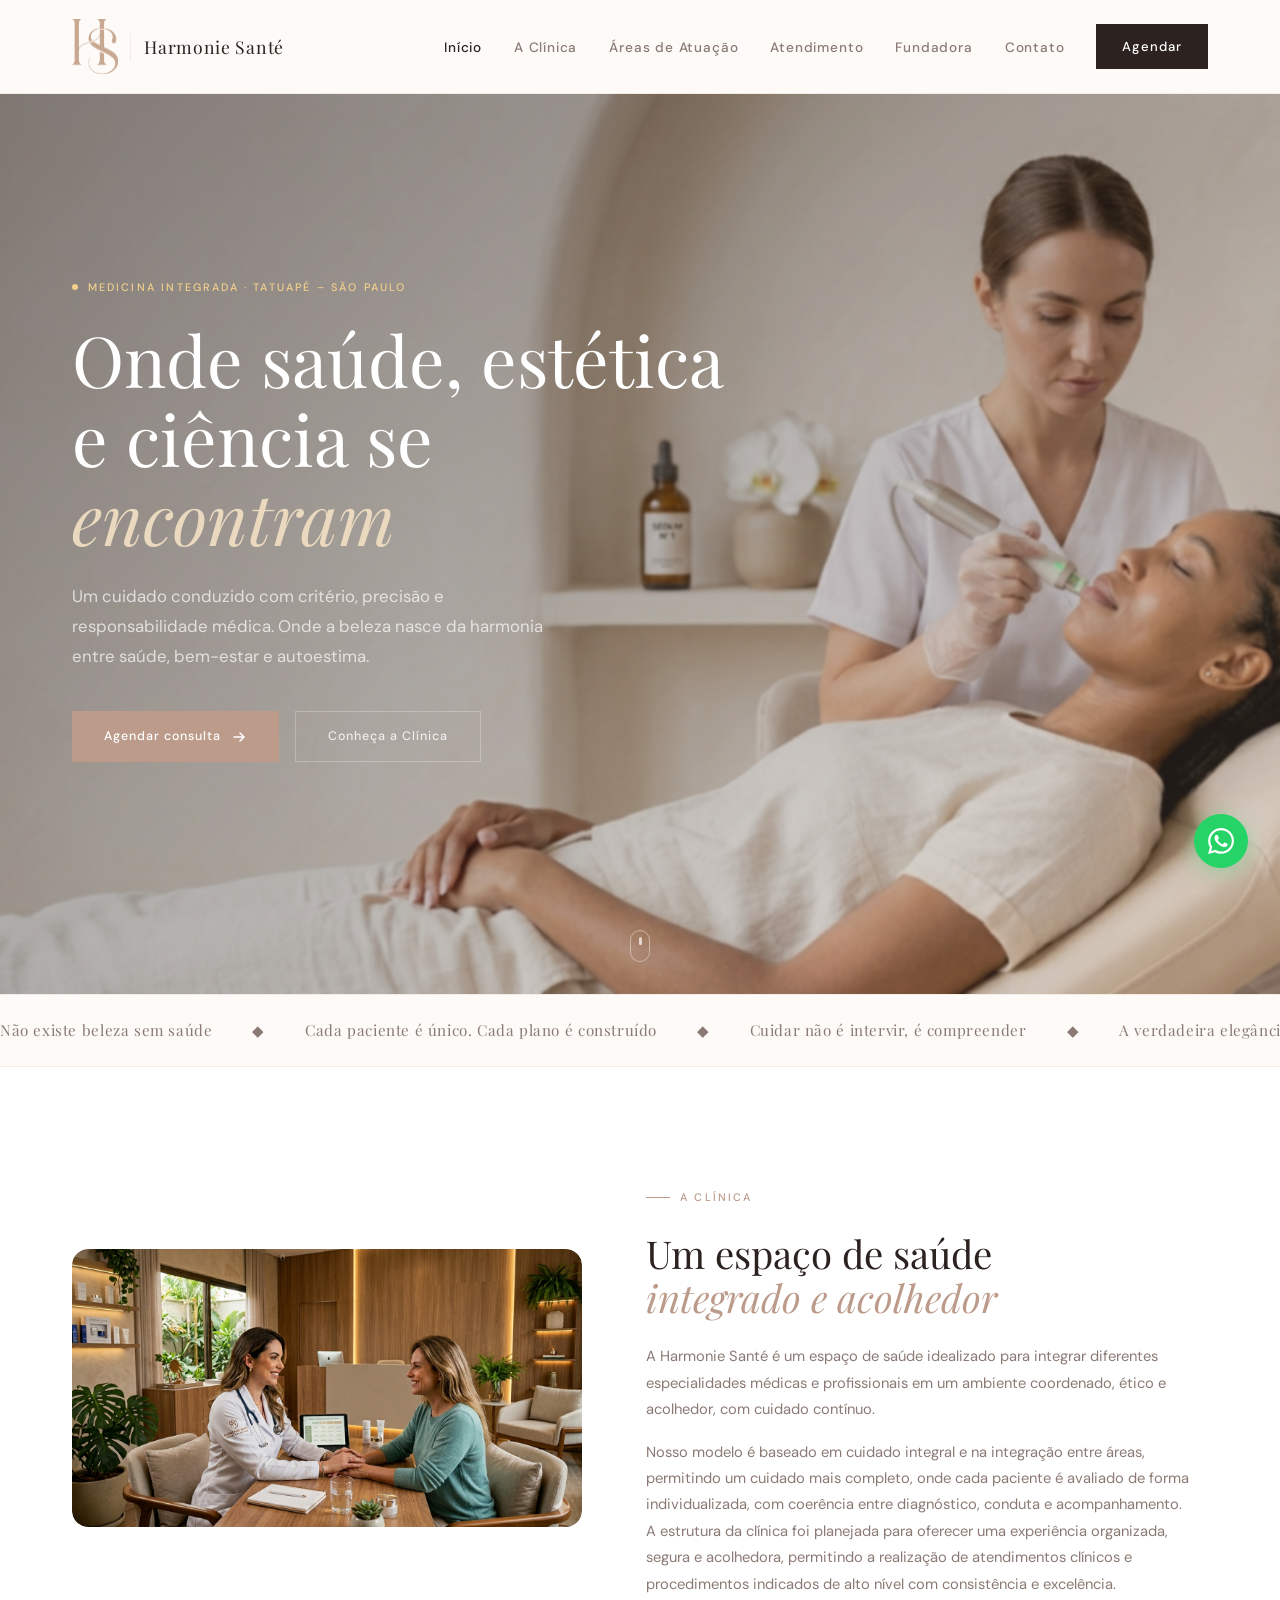
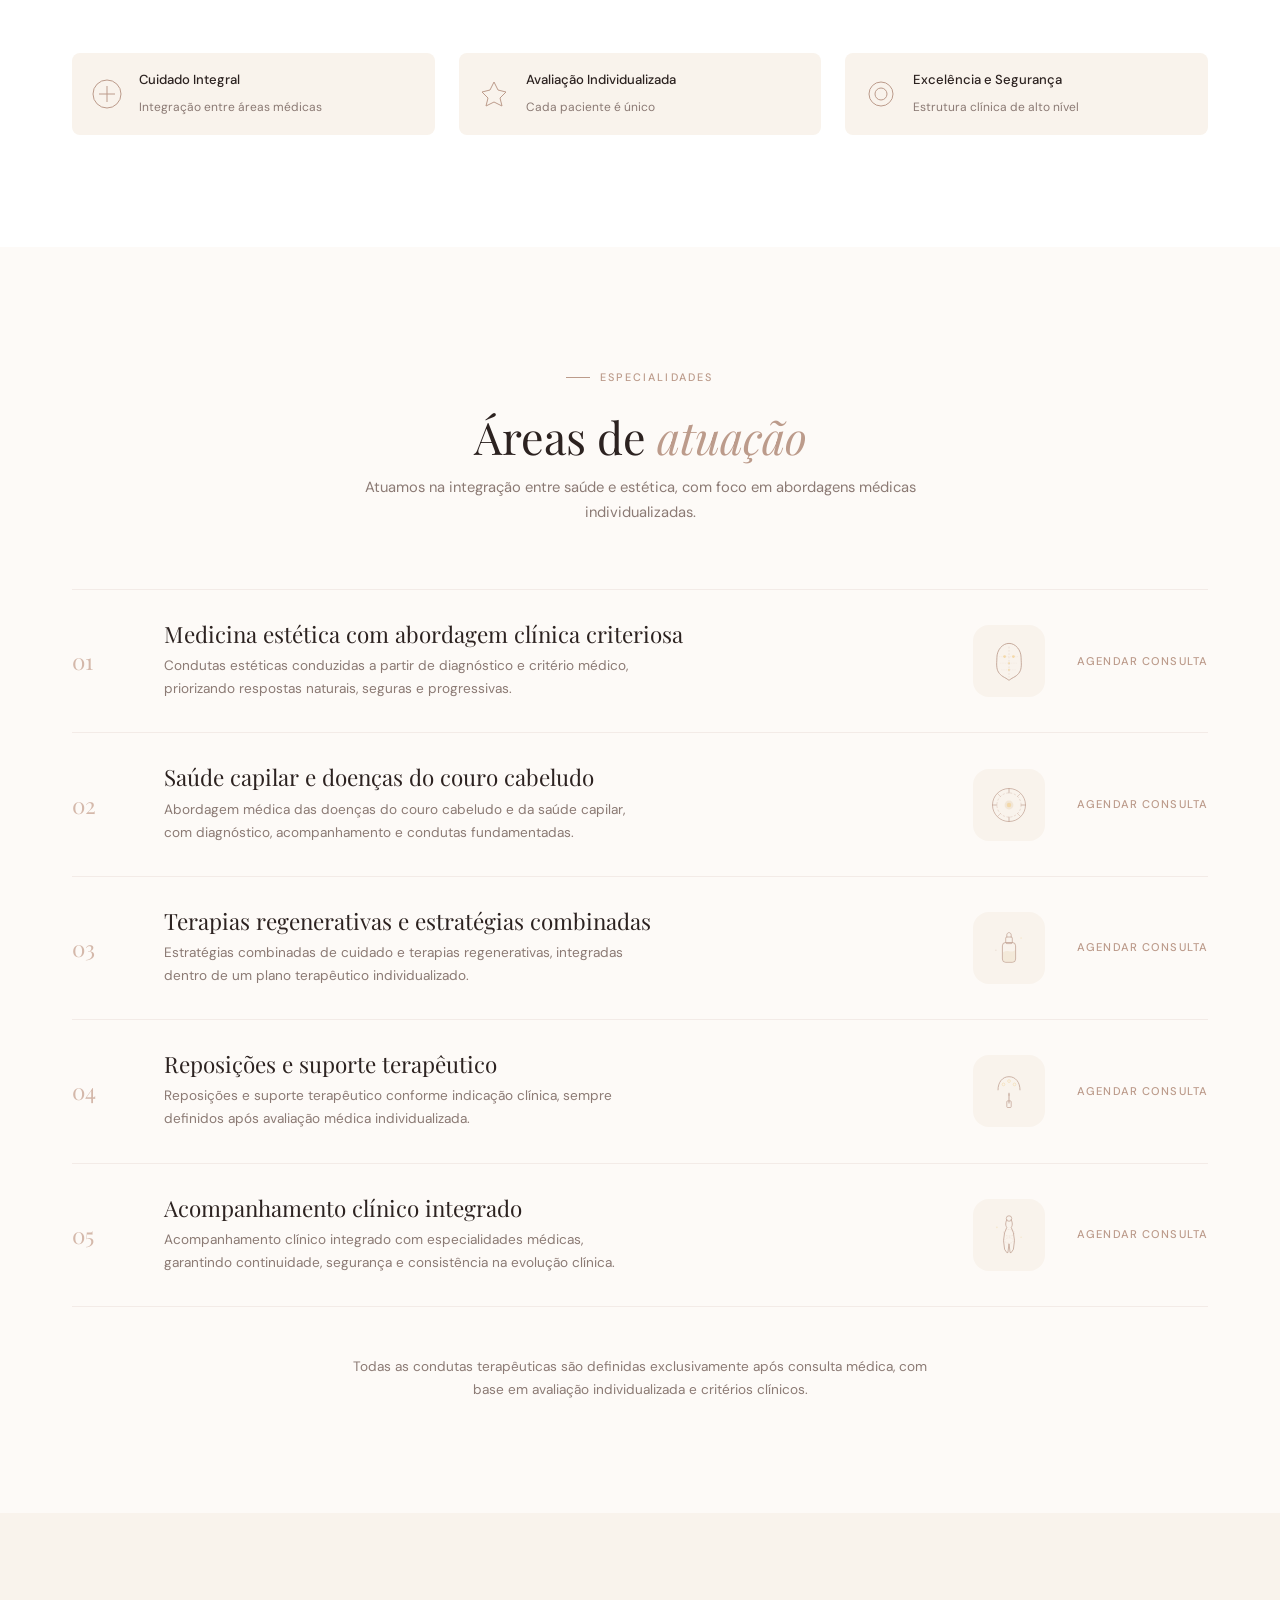
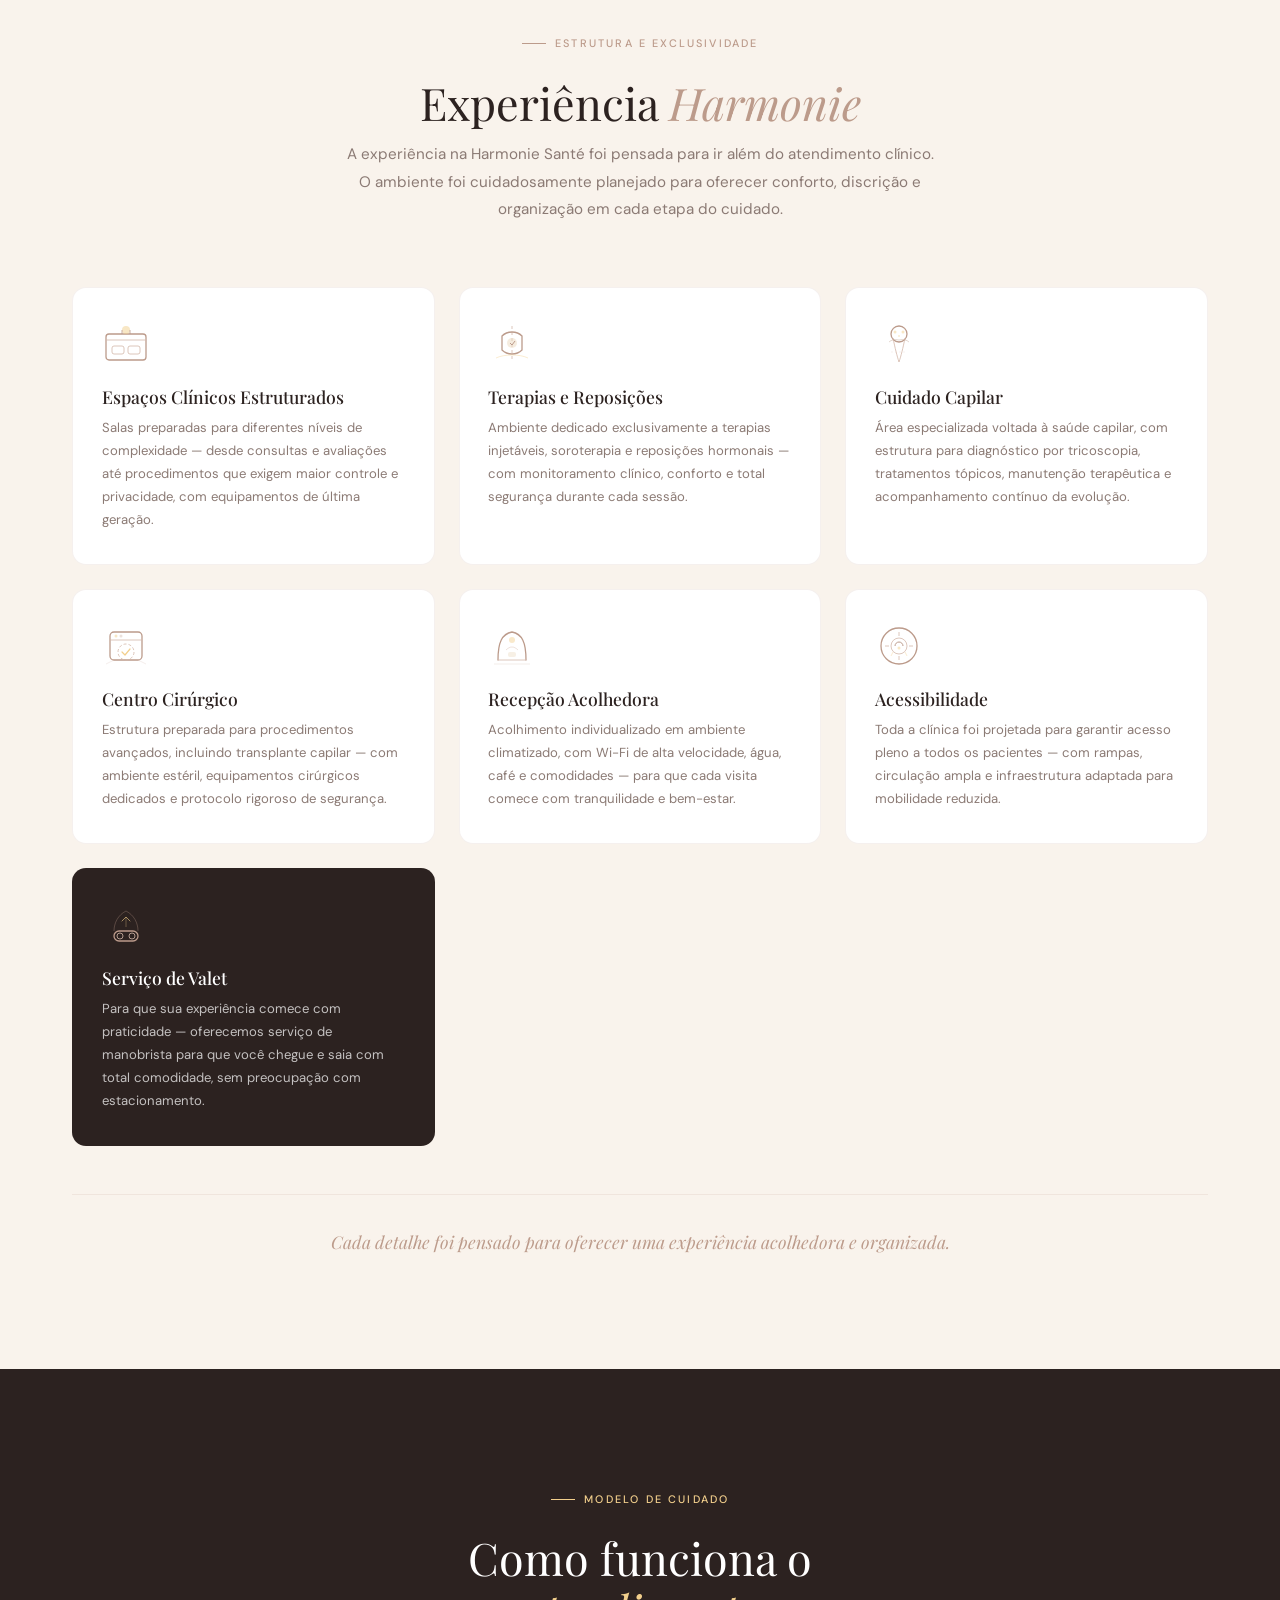
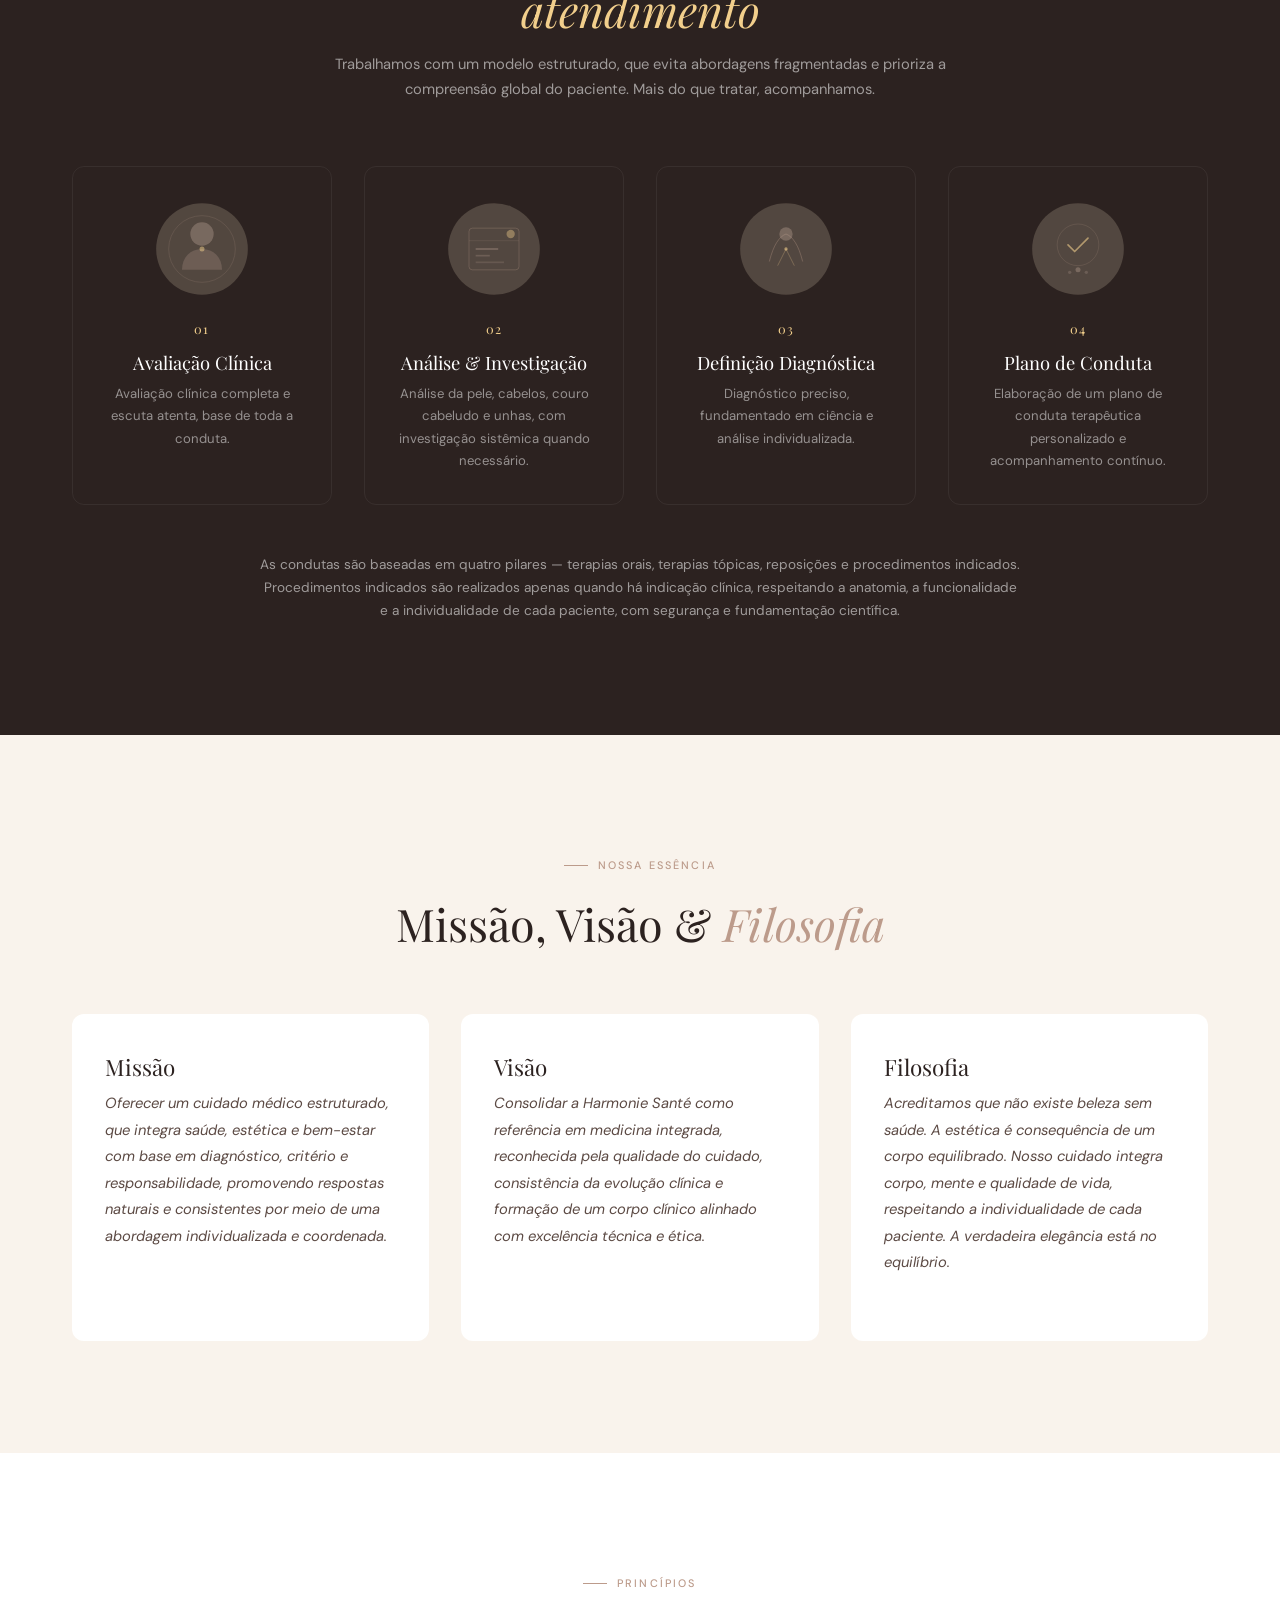
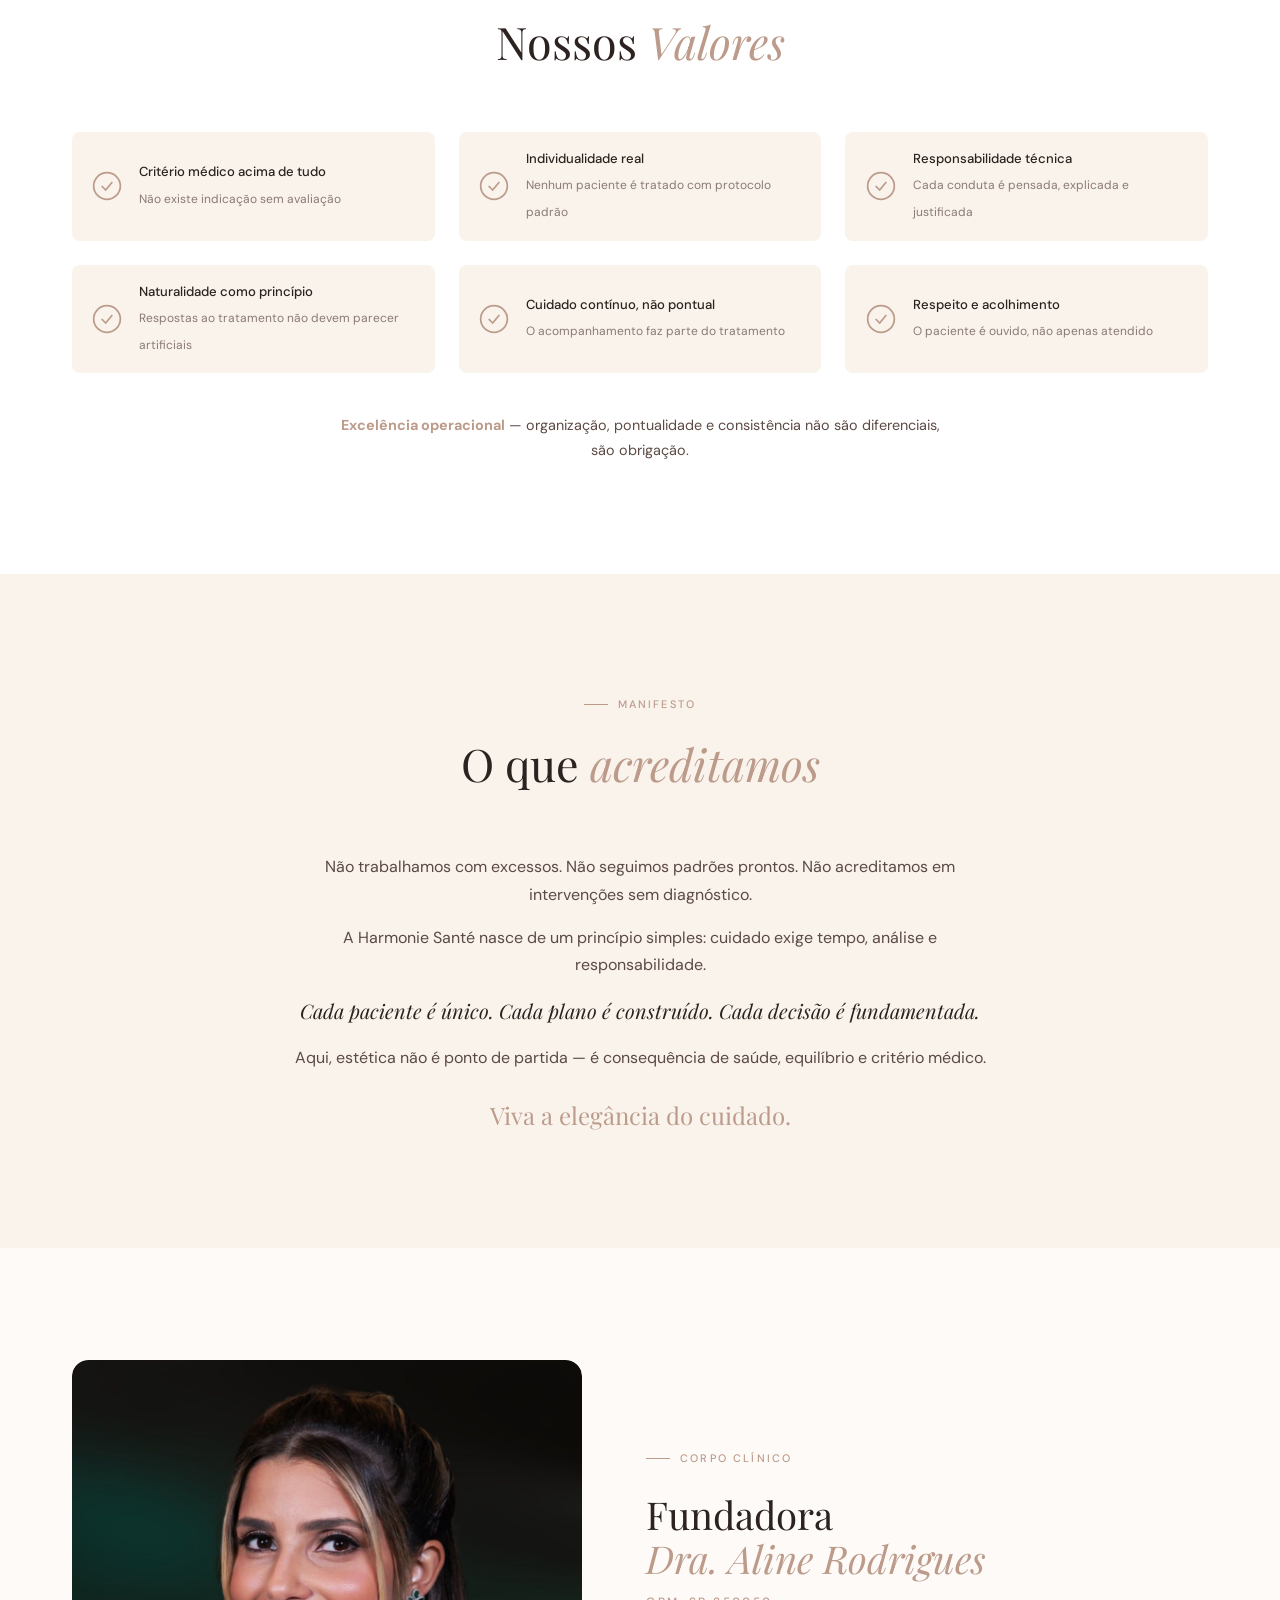
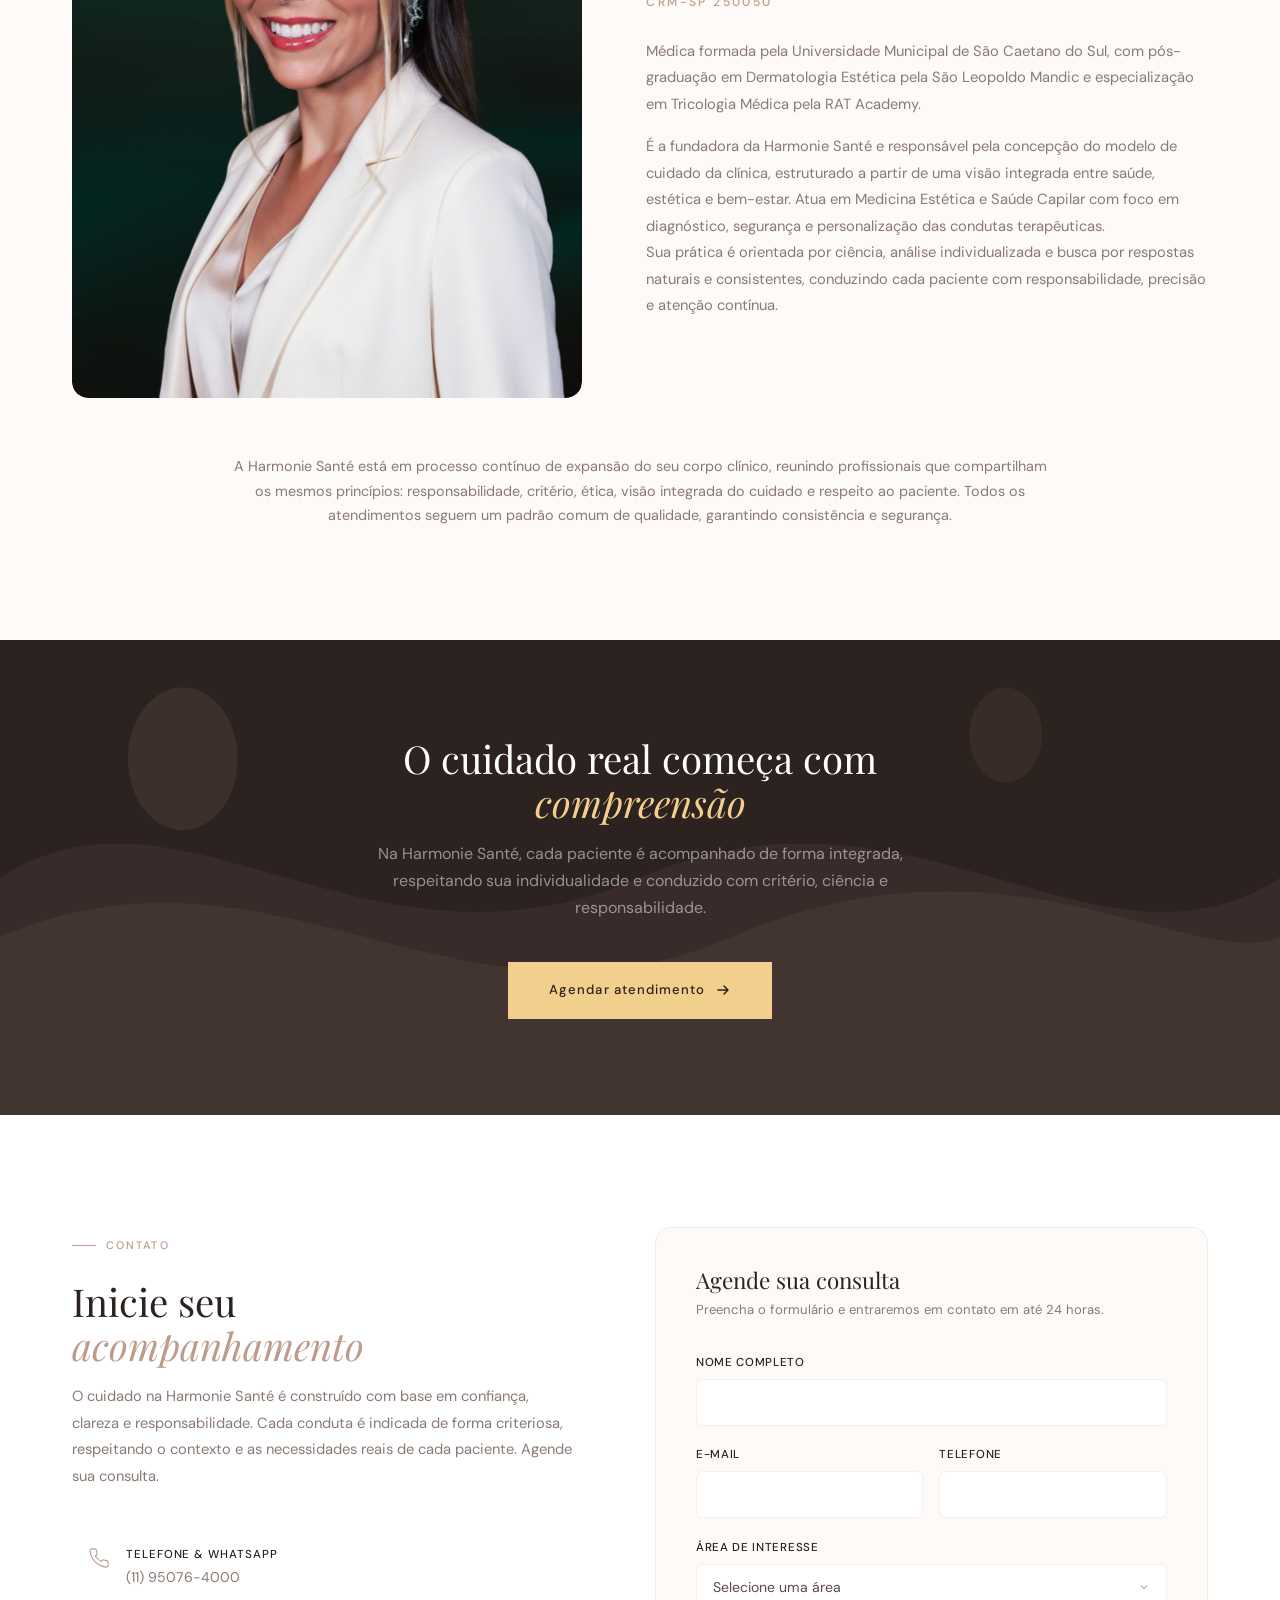
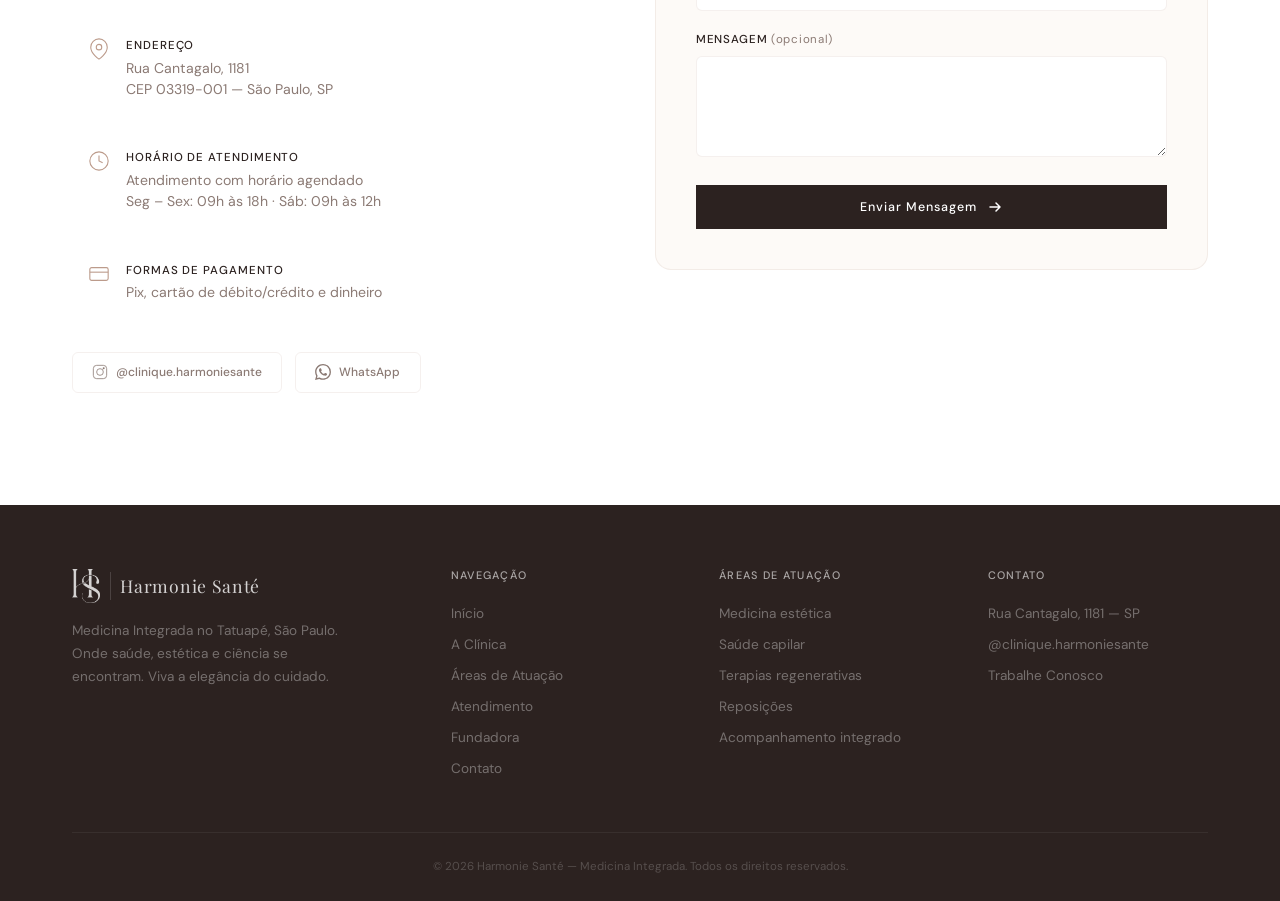
==== commit b5ed44f4: "Revert "feat: carrossel da entrada no hero e galeria "Nossa Estrutura" com fotos da clínica" This re" ====
--- a/site/index.html
+++ b/site/index.html
@@ -31,7 +31,6 @@
       <ul class="nav-links" id="navLinks">
         <li><a href="#home" class="active">Início</a></li>
         <li><a href="#about">A Clínica</a></li>
-        <li><a href="#estrutura">Estrutura</a></li>
         <li><a href="#areas">Áreas de Atuação</a></li>
         <li><a href="#method">Atendimento</a></li>
         <li><a href="#fundadora">Fundadora</a></li>
@@ -47,7 +46,6 @@
       <ul>
         <li><a href="#home">Início</a></li>
         <li><a href="#about">A Clínica</a></li>
-        <li><a href="#estrutura">Estrutura</a></li>
         <li><a href="#areas">Áreas de Atuação</a></li>
         <li><a href="#method">Atendimento</a></li>
         <li><a href="#fundadora">Fundadora</a></li>
@@ -59,23 +57,8 @@
 
   <!-- Hero Section -->
   <section id="home" class="hero">
-    <div class="hero-slider" id="heroSlider" aria-label="Entrada da Harmonie Santé">
-      <img src="img/clinica/recepcao-2.webp" alt="" class="hero-slide active" loading="eager" fetchpriority="high" aria-hidden="true">
-      <img src="img/clinica/recepcao-7.webp" alt="" class="hero-slide" loading="lazy" aria-hidden="true">
-      <img src="img/clinica/recepcao-6.webp" alt="" class="hero-slide" loading="lazy" aria-hidden="true">
-      <img src="img/clinica/recepcao-1.webp" alt="" class="hero-slide" loading="lazy" aria-hidden="true">
-      <img src="img/clinica/recepcao-4.webp" alt="" class="hero-slide" loading="lazy" aria-hidden="true">
-      <img src="img/clinica/recepcao-5.webp" alt="" class="hero-slide" loading="lazy" aria-hidden="true">
-    </div>
+    <img src="../Clínica Aline/Marca dágua/Hero 1.png" alt="" class="hero-bg-img" aria-hidden="true">
     <div class="hero-overlay"></div>
-    <div class="hero-dots" id="heroDots">
-      <button class="hero-dot active" data-slide="0" aria-label="Foto 1 da entrada da clínica"></button>
-      <button class="hero-dot" data-slide="1" aria-label="Foto 2 da entrada da clínica"></button>
-      <button class="hero-dot" data-slide="2" aria-label="Foto 3 da entrada da clínica"></button>
-      <button class="hero-dot" data-slide="3" aria-label="Foto 4 da entrada da clínica"></button>
-      <button class="hero-dot" data-slide="4" aria-label="Foto 5 da entrada da clínica"></button>
-      <button class="hero-dot" data-slide="5" aria-label="Foto 6 da entrada da clínica"></button>
-    </div>
 
     <div class="hero-content" data-reveal>
       <div class="hero-tag">
@@ -165,227 +148,6 @@
             <span>Estrutura clínica de alto nível</span>
           </div>
         </div>
-      </div>
-    </div>
-  </section>
-
-  <!-- Nossa Estrutura (Galeria) -->
-  <section id="estrutura" class="section estrutura">
-    <div class="container">
-      <div class="section-header" data-reveal>
-        <span class="section-tag">Nossa Estrutura</span>
-        <h2>Conheça os <em>espaços</em> da clínica</h2>
-        <p class="estrutura-intro">Cada ambiente da Harmonie Santé foi pensado para unir conforto, segurança e sofisticação, da recepção aos consultórios e ao centro cirúrgico.</p>
-      </div>
-      <div class="gallery-filters" data-reveal>
-      <button class="gallery-filter active" data-filter="all">Todos</button>
-      <button class="gallery-filter" data-filter="recepcao">Recepção</button>
-      <button class="gallery-filter" data-filter="dra-aline">Sala da Dra. Aline</button>
-      <button class="gallery-filter" data-filter="consultorios">Consultórios</button>
-      <button class="gallery-filter" data-filter="capilar">Saúde Capilar</button>
-      <button class="gallery-filter" data-filter="apoio">Apoio Clínico</button>
-      <button class="gallery-filter" data-filter="comuns">Áreas Comuns</button>
-      </div>
-      <div class="gallery-grid" id="galleryGrid" data-reveal>
-        <a class="gallery-item" href="img/clinica/recepcao-1.webp" data-cat="recepcao" data-caption="Recepção">
-          <img src="img/clinica/thumb/recepcao-1.webp" alt="Recepção — Harmonie Santé" loading="lazy" width="640" height="960">
-          <span class="gallery-caption">Recepção</span>
-        </a>
-        <a class="gallery-item" href="img/clinica/recepcao-2.webp" data-cat="recepcao" data-caption="Recepção">
-          <img src="img/clinica/thumb/recepcao-2.webp" alt="Recepção — Harmonie Santé" loading="lazy" width="640" height="960">
-          <span class="gallery-caption">Recepção</span>
-        </a>
-        <a class="gallery-item" href="img/clinica/recepcao-3.webp" data-cat="recepcao" data-caption="Recepção">
-          <img src="img/clinica/thumb/recepcao-3.webp" alt="Recepção — Harmonie Santé" loading="lazy" width="640" height="960">
-          <span class="gallery-caption">Recepção</span>
-        </a>
-        <a class="gallery-item" href="img/clinica/recepcao-4.webp" data-cat="recepcao" data-caption="Recepção">
-          <img src="img/clinica/thumb/recepcao-4.webp" alt="Recepção — Harmonie Santé" loading="lazy" width="640" height="960">
-          <span class="gallery-caption">Recepção</span>
-        </a>
-        <a class="gallery-item" href="img/clinica/recepcao-5.webp" data-cat="recepcao" data-caption="Recepção">
-          <img src="img/clinica/thumb/recepcao-5.webp" alt="Recepção — Harmonie Santé" loading="lazy" width="640" height="960">
-          <span class="gallery-caption">Recepção</span>
-        </a>
-        <a class="gallery-item" href="img/clinica/recepcao-6.webp" data-cat="recepcao" data-caption="Recepção">
-          <img src="img/clinica/thumb/recepcao-6.webp" alt="Recepção — Harmonie Santé" loading="lazy" width="640" height="960">
-          <span class="gallery-caption">Recepção</span>
-        </a>
-        <a class="gallery-item" href="img/clinica/recepcao-7.webp" data-cat="recepcao" data-caption="Recepção">
-          <img src="img/clinica/thumb/recepcao-7.webp" alt="Recepção — Harmonie Santé" loading="lazy" width="640" height="960">
-          <span class="gallery-caption">Recepção</span>
-        </a>
-        <a class="gallery-item" href="img/clinica/sala-aline-1.webp" data-cat="dra-aline" data-caption="Sala da Dra. Aline">
-          <img src="img/clinica/thumb/sala-aline-1.webp" alt="Sala da Dra. Aline — Harmonie Santé" loading="lazy" width="640" height="960">
-          <span class="gallery-caption">Sala da Dra. Aline</span>
-        </a>
-        <a class="gallery-item" href="img/clinica/sala-aline-2.webp" data-cat="dra-aline" data-caption="Sala da Dra. Aline">
-          <img src="img/clinica/thumb/sala-aline-2.webp" alt="Sala da Dra. Aline — Harmonie Santé" loading="lazy" width="640" height="960">
-          <span class="gallery-caption">Sala da Dra. Aline</span>
-        </a>
-        <a class="gallery-item" href="img/clinica/sala-aline-3.webp" data-cat="dra-aline" data-caption="Sala da Dra. Aline">
-          <img src="img/clinica/thumb/sala-aline-3.webp" alt="Sala da Dra. Aline — Harmonie Santé" loading="lazy" width="640" height="960">
-          <span class="gallery-caption">Sala da Dra. Aline</span>
-        </a>
-        <a class="gallery-item" href="img/clinica/sala-aline-4.webp" data-cat="dra-aline" data-caption="Sala da Dra. Aline">
-          <img src="img/clinica/thumb/sala-aline-4.webp" alt="Sala da Dra. Aline — Harmonie Santé" loading="lazy" width="640" height="960">
-          <span class="gallery-caption">Sala da Dra. Aline</span>
-        </a>
-        <a class="gallery-item" href="img/clinica/sala-aline-5.webp" data-cat="dra-aline" data-caption="Sala da Dra. Aline">
-          <img src="img/clinica/thumb/sala-aline-5.webp" alt="Sala da Dra. Aline — Harmonie Santé" loading="lazy" width="640" height="960">
-          <span class="gallery-caption">Sala da Dra. Aline</span>
-        </a>
-        <a class="gallery-item" href="img/clinica/sala-aline-6.webp" data-cat="dra-aline" data-caption="Sala da Dra. Aline">
-          <img src="img/clinica/thumb/sala-aline-6.webp" alt="Sala da Dra. Aline — Harmonie Santé" loading="lazy" width="640" height="960">
-          <span class="gallery-caption">Sala da Dra. Aline</span>
-        </a>
-        <a class="gallery-item" href="img/clinica/consultorio-1-1.webp" data-cat="consultorios" data-caption="Consultório 1">
-          <img src="img/clinica/thumb/consultorio-1-1.webp" alt="Consultório 1 — Harmonie Santé" loading="lazy" width="640" height="960">
-          <span class="gallery-caption">Consultório 1</span>
-        </a>
-        <a class="gallery-item" href="img/clinica/consultorio-1-2.webp" data-cat="consultorios" data-caption="Consultório 1">
-          <img src="img/clinica/thumb/consultorio-1-2.webp" alt="Consultório 1 — Harmonie Santé" loading="lazy" width="640" height="960">
-          <span class="gallery-caption">Consultório 1</span>
-        </a>
-        <a class="gallery-item" href="img/clinica/consultorio-2-1.webp" data-cat="consultorios" data-caption="Consultório 2">
-          <img src="img/clinica/thumb/consultorio-2-1.webp" alt="Consultório 2 — Harmonie Santé" loading="lazy" width="640" height="960">
-          <span class="gallery-caption">Consultório 2</span>
-        </a>
-        <a class="gallery-item" href="img/clinica/consultorio-2-2.webp" data-cat="consultorios" data-caption="Consultório 2">
-          <img src="img/clinica/thumb/consultorio-2-2.webp" alt="Consultório 2 — Harmonie Santé" loading="lazy" width="640" height="960">
-          <span class="gallery-caption">Consultório 2</span>
-        </a>
-        <a class="gallery-item" href="img/clinica/consultorio-2-3.webp" data-cat="consultorios" data-caption="Consultório 2">
-          <img src="img/clinica/thumb/consultorio-2-3.webp" alt="Consultório 2 — Harmonie Santé" loading="lazy" width="640" height="960">
-          <span class="gallery-caption">Consultório 2</span>
-        </a>
-        <a class="gallery-item" href="img/clinica/consultorio-3-1.webp" data-cat="consultorios" data-caption="Consultório 3">
-          <img src="img/clinica/thumb/consultorio-3-1.webp" alt="Consultório 3 — Harmonie Santé" loading="lazy" width="640" height="960">
-          <span class="gallery-caption">Consultório 3</span>
-        </a>
-        <a class="gallery-item" href="img/clinica/consultorio-3-2.webp" data-cat="consultorios" data-caption="Consultório 3">
-          <img src="img/clinica/thumb/consultorio-3-2.webp" alt="Consultório 3 — Harmonie Santé" loading="lazy" width="640" height="960">
-          <span class="gallery-caption">Consultório 3</span>
-        </a>
-        <a class="gallery-item" href="img/clinica/consultorio-4-1.webp" data-cat="consultorios" data-caption="Consultório 4">
-          <img src="img/clinica/thumb/consultorio-4-1.webp" alt="Consultório 4 — Harmonie Santé" loading="lazy" width="640" height="960">
-          <span class="gallery-caption">Consultório 4</span>
-        </a>
-        <a class="gallery-item" href="img/clinica/consultorio-4-2.webp" data-cat="consultorios" data-caption="Consultório 4">
-          <img src="img/clinica/thumb/consultorio-4-2.webp" alt="Consultório 4 — Harmonie Santé" loading="lazy" width="640" height="960">
-          <span class="gallery-caption">Consultório 4</span>
-        </a>
-        <a class="gallery-item" href="img/clinica/consultorio-4-3.webp" data-cat="consultorios" data-caption="Consultório 4">
-          <img src="img/clinica/thumb/consultorio-4-3.webp" alt="Consultório 4 — Harmonie Santé" loading="lazy" width="640" height="960">
-          <span class="gallery-caption">Consultório 4</span>
-        </a>
-        <a class="gallery-item" href="img/clinica/consultorio-5-1.webp" data-cat="consultorios" data-caption="Consultório 5">
-          <img src="img/clinica/thumb/consultorio-5-1.webp" alt="Consultório 5 — Harmonie Santé" loading="lazy" width="640" height="960">
-          <span class="gallery-caption">Consultório 5</span>
-        </a>
-        <a class="gallery-item" href="img/clinica/consultorio-5-2.webp" data-cat="consultorios" data-caption="Consultório 5">
-          <img src="img/clinica/thumb/consultorio-5-2.webp" alt="Consultório 5 — Harmonie Santé" loading="lazy" width="640" height="960">
-          <span class="gallery-caption">Consultório 5</span>
-        </a>
-        <a class="gallery-item" href="img/clinica/consultorio-5-3.webp" data-cat="consultorios" data-caption="Consultório 5">
-          <img src="img/clinica/thumb/consultorio-5-3.webp" alt="Consultório 5 — Harmonie Santé" loading="lazy" width="640" height="960">
-          <span class="gallery-caption">Consultório 5</span>
-        </a>
-        <a class="gallery-item" href="img/clinica/consultorio-6-1.webp" data-cat="consultorios" data-caption="Consultório 6">
-          <img src="img/clinica/thumb/consultorio-6-1.webp" alt="Consultório 6 — Harmonie Santé" loading="lazy" width="640" height="960">
-          <span class="gallery-caption">Consultório 6</span>
-        </a>
-        <a class="gallery-item" href="img/clinica/consultorio-6-2.webp" data-cat="consultorios" data-caption="Consultório 6">
-          <img src="img/clinica/thumb/consultorio-6-2.webp" alt="Consultório 6 — Harmonie Santé" loading="lazy" width="640" height="960">
-          <span class="gallery-caption">Consultório 6</span>
-        </a>
-        <a class="gallery-item" href="img/clinica/centro-cirurgico-de-transplate-capilar-1.webp" data-cat="capilar" data-caption="Centro Cirúrgico — Transplante Capilar">
-          <img src="img/clinica/thumb/centro-cirurgico-de-transplate-capilar-1.webp" alt="Centro Cirúrgico — Transplante Capilar — Harmonie Santé" loading="lazy" width="640" height="960">
-          <span class="gallery-caption">Centro Cirúrgico — Transplante Capilar</span>
-        </a>
-        <a class="gallery-item" href="img/clinica/centro-cirurgico-de-transplate-capilar-2.webp" data-cat="capilar" data-caption="Centro Cirúrgico — Transplante Capilar">
-          <img src="img/clinica/thumb/centro-cirurgico-de-transplate-capilar-2.webp" alt="Centro Cirúrgico — Transplante Capilar — Harmonie Santé" loading="lazy" width="640" height="960">
-          <span class="gallery-caption">Centro Cirúrgico — Transplante Capilar</span>
-        </a>
-        <a class="gallery-item" href="img/clinica/tratamento-capilar-1.webp" data-cat="capilar" data-caption="Sala de Tratamento Capilar">
-          <img src="img/clinica/thumb/tratamento-capilar-1.webp" alt="Sala de Tratamento Capilar — Harmonie Santé" loading="lazy" width="640" height="960">
-          <span class="gallery-caption">Sala de Tratamento Capilar</span>
-        </a>
-        <a class="gallery-item" href="img/clinica/tratamento-capilar-2.webp" data-cat="capilar" data-caption="Sala de Tratamento Capilar">
-          <img src="img/clinica/thumb/tratamento-capilar-2.webp" alt="Sala de Tratamento Capilar — Harmonie Santé" loading="lazy" width="640" height="960">
-          <span class="gallery-caption">Sala de Tratamento Capilar</span>
-        </a>
-        <a class="gallery-item" href="img/clinica/tratamento-capilar-3.webp" data-cat="capilar" data-caption="Sala de Tratamento Capilar">
-          <img src="img/clinica/thumb/tratamento-capilar-3.webp" alt="Sala de Tratamento Capilar — Harmonie Santé" loading="lazy" width="640" height="960">
-          <span class="gallery-caption">Sala de Tratamento Capilar</span>
-        </a>
-        <a class="gallery-item" href="img/clinica/sala-de-esterilizacao-1.webp" data-cat="apoio" data-caption="Sala de Esterilização">
-          <img src="img/clinica/thumb/sala-de-esterilizacao-1.webp" alt="Sala de Esterilização — Harmonie Santé" loading="lazy" width="640" height="960">
-          <span class="gallery-caption">Sala de Esterilização</span>
-        </a>
-        <a class="gallery-item" href="img/clinica/sala-de-esterilizacao-2.webp" data-cat="apoio" data-caption="Sala de Esterilização">
-          <img src="img/clinica/thumb/sala-de-esterilizacao-2.webp" alt="Sala de Esterilização — Harmonie Santé" loading="lazy" width="640" height="960">
-          <span class="gallery-caption">Sala de Esterilização</span>
-        </a>
-        <a class="gallery-item" href="img/clinica/sala-de-esterilizacao-3.webp" data-cat="apoio" data-caption="Sala de Esterilização">
-          <img src="img/clinica/thumb/sala-de-esterilizacao-3.webp" alt="Sala de Esterilização — Harmonie Santé" loading="lazy" width="640" height="960">
-          <span class="gallery-caption">Sala de Esterilização</span>
-        </a>
-        <a class="gallery-item" href="img/clinica/sala-de-medicamentos-1.webp" data-cat="apoio" data-caption="Sala de Medicamentos">
-          <img src="img/clinica/thumb/sala-de-medicamentos-1.webp" alt="Sala de Medicamentos — Harmonie Santé" loading="lazy" width="640" height="960">
-          <span class="gallery-caption">Sala de Medicamentos</span>
-        </a>
-        <a class="gallery-item" href="img/clinica/sala-de-medicamentos-2.webp" data-cat="apoio" data-caption="Sala de Medicamentos">
-          <img src="img/clinica/thumb/sala-de-medicamentos-2.webp" alt="Sala de Medicamentos — Harmonie Santé" loading="lazy" width="640" height="960">
-          <span class="gallery-caption">Sala de Medicamentos</span>
-        </a>
-        <a class="gallery-item" href="img/clinica/sala-de-medicamentos-3.webp" data-cat="apoio" data-caption="Sala de Medicamentos">
-          <img src="img/clinica/thumb/sala-de-medicamentos-3.webp" alt="Sala de Medicamentos — Harmonie Santé" loading="lazy" width="640" height="960">
-          <span class="gallery-caption">Sala de Medicamentos</span>
-        </a>
-        <a class="gallery-item" href="img/clinica/area-de-descanso-1.webp" data-cat="comuns" data-caption="Área de Descanso">
-          <img src="img/clinica/thumb/area-de-descanso-1.webp" alt="Área de Descanso — Harmonie Santé" loading="lazy" width="640" height="960">
-          <span class="gallery-caption">Área de Descanso</span>
-        </a>
-        <a class="gallery-item" href="img/clinica/banheiro-1.webp" data-cat="comuns" data-caption="Banheiro">
-          <img src="img/clinica/thumb/banheiro-1.webp" alt="Banheiro — Harmonie Santé" loading="lazy" width="640" height="960">
-          <span class="gallery-caption">Banheiro</span>
-        </a>
-        <a class="gallery-item" href="img/clinica/banheiro-terreo-1.webp" data-cat="comuns" data-caption="Banheiro Térreo">
-          <img src="img/clinica/thumb/banheiro-terreo-1.webp" alt="Banheiro Térreo — Harmonie Santé" loading="lazy" width="640" height="960">
-          <span class="gallery-caption">Banheiro Térreo</span>
-        </a>
-        <a class="gallery-item" href="img/clinica/copa-1-andar-2.webp" data-cat="comuns" data-caption="Copa — 1º andar">
-          <img src="img/clinica/thumb/copa-1-andar-2.webp" alt="Copa — 1º andar — Harmonie Santé" loading="lazy" width="640" height="960">
-          <span class="gallery-caption">Copa — 1º andar</span>
-        </a>
-        <a class="gallery-item" href="img/clinica/copa-1-andar-3.webp" data-cat="comuns" data-caption="Copa — 1º andar">
-          <img src="img/clinica/thumb/copa-1-andar-3.webp" alt="Copa — 1º andar — Harmonie Santé" loading="lazy" width="640" height="960">
-          <span class="gallery-caption">Copa — 1º andar</span>
-        </a>
-        <a class="gallery-item" href="img/clinica/copa-1-andar-4.webp" data-cat="comuns" data-caption="Copa — 1º andar">
-          <img src="img/clinica/thumb/copa-1-andar-4.webp" alt="Copa — 1º andar — Harmonie Santé" loading="lazy" width="640" height="960">
-          <span class="gallery-caption">Copa — 1º andar</span>
-        </a>
-        <a class="gallery-item" href="img/clinica/cozinha-dos-funcionarios-1.webp" data-cat="comuns" data-caption="Cozinha dos Funcionários">
-          <img src="img/clinica/thumb/cozinha-dos-funcionarios-1.webp" alt="Cozinha dos Funcionários — Harmonie Santé" loading="lazy" width="640" height="960">
-          <span class="gallery-caption">Cozinha dos Funcionários</span>
-        </a>
-        <a class="gallery-item" href="img/clinica/cozinha-dos-funcionarios-2.webp" data-cat="comuns" data-caption="Cozinha dos Funcionários">
-          <img src="img/clinica/thumb/cozinha-dos-funcionarios-2.webp" alt="Cozinha dos Funcionários — Harmonie Santé" loading="lazy" width="640" height="960">
-          <span class="gallery-caption">Cozinha dos Funcionários</span>
-        </a>
-        <a class="gallery-item" href="img/clinica/escadaria-e-consultorios-1.webp" data-cat="comuns" data-caption="Escadaria e Consultórios">
-          <img src="img/clinica/thumb/escadaria-e-consultorios-1.webp" alt="Escadaria e Consultórios — Harmonie Santé" loading="lazy" width="640" height="960">
-          <span class="gallery-caption">Escadaria e Consultórios</span>
-        </a>
-        <a class="gallery-item" href="img/clinica/escadaria-e-consultorios-2.webp" data-cat="comuns" data-caption="Escadaria e Consultórios">
-          <img src="img/clinica/thumb/escadaria-e-consultorios-2.webp" alt="Escadaria e Consultórios — Harmonie Santé" loading="lazy" width="640" height="960">
-          <span class="gallery-caption">Escadaria e Consultórios</span>
-        </a>
-      </div>
-      <div class="gallery-more-wrap">
-        <button type="button" class="btn btn-ghost" id="galleryMore">Ver mais fotos</button>
       </div>
     </div>
   </section>
@@ -946,7 +708,6 @@
           <h4>Navegação</h4>
           <a href="#home">Início</a>
           <a href="#about">A Clínica</a>
-          <a href="#estrutura">Estrutura</a>
           <a href="#areas">Áreas de Atuação</a>
           <a href="#method">Atendimento</a>
           <a href="#fundadora">Fundadora</a>
@@ -978,26 +739,6 @@
     <svg viewBox="0 0 24 24" fill="currentColor"><path d="M17.472 14.382c-.297-.149-1.758-.867-2.03-.967-.273-.099-.471-.148-.67.15-.197.297-.767.966-.94 1.164-.173.199-.347.223-.644.075-.297-.15-1.255-.463-2.39-1.475-.883-.788-1.48-1.761-1.653-2.059-.173-.297-.018-.458.13-.606.134-.133.298-.347.446-.52.149-.174.198-.298.298-.497.099-.198.05-.371-.025-.52-.075-.149-.669-1.612-.916-2.207-.242-.579-.487-.5-.669-.51-.173-.008-.371-.01-.57-.01-.198 0-.52.074-.792.372-.272.297-1.04 1.016-1.04 2.479 0 1.462 1.065 2.875 1.213 3.074.149.198 2.096 3.2 5.077 4.487.709.306 1.262.489 1.694.625.712.227 1.36.195 1.871.118.571-.085 1.758-.719 2.006-1.413.248-.694.248-1.289.173-1.413-.074-.124-.272-.198-.57-.347m-5.421 7.403h-.004a9.87 9.87 0 01-5.031-1.378l-.361-.214-3.741.982.998-3.648-.235-.374a9.86 9.86 0 01-1.51-5.26c.001-5.45 4.436-9.884 9.888-9.884 2.64 0 5.122 1.03 6.988 2.898a9.825 9.825 0 012.893 6.994c-.003 5.45-4.437 9.884-9.885 9.884m8.413-18.297A11.815 11.815 0 0012.05 0C5.495 0 .16 5.335.157 11.892c0 2.096.547 4.142 1.588 5.945L.057 24l6.305-1.654a11.882 11.882 0 005.683 1.448h.005c6.554 0 11.89-5.335 11.893-11.893a11.821 11.821 0 00-3.48-8.413z"/></svg>
   </a>
 
-  <!-- Lightbox da galeria -->
-  <div class="lightbox" id="lightbox" role="dialog" aria-modal="true" aria-label="Foto ampliada" aria-hidden="true">
-    <button type="button" class="lightbox-btn lightbox-close" id="lightboxClose" aria-label="Fechar">
-      <svg viewBox="0 0 24 24" fill="none"><path d="M6 6l12 12M18 6L6 18" stroke="currentColor" stroke-width="1.5" stroke-linecap="round"/></svg>
-    </button>
-    <button type="button" class="lightbox-btn lightbox-prev" id="lightboxPrev" aria-label="Foto anterior">
-      <svg viewBox="0 0 24 24" fill="none"><path d="M15 5l-7 7 7 7" stroke="currentColor" stroke-width="1.5" stroke-linecap="round" stroke-linejoin="round"/></svg>
-    </button>
-    <figure class="lightbox-figure">
-      <img id="lightboxImg" src="" alt="">
-      <figcaption>
-        <span id="lightboxCaption"></span>
-        <span class="lightbox-counter" id="lightboxCounter"></span>
-      </figcaption>
-    </figure>
-    <button type="button" class="lightbox-btn lightbox-next" id="lightboxNext" aria-label="Próxima foto">
-      <svg viewBox="0 0 24 24" fill="none"><path d="M9 5l7 7-7 7" stroke="currentColor" stroke-width="1.5" stroke-linecap="round" stroke-linejoin="round"/></svg>
-    </button>
-  </div>
-
   <script src="js/main.js"></script>
 </body>
 </html>
--- a/site/css/style.css
+++ b/site/css/style.css
@@ -1640,318 +1640,3 @@
     border-radius: 10px;
   }
 }
-
-/* ============================================
-   HERO — Carrossel da entrada da clínica
-   ============================================ */
-.hero-slider {
-  position: absolute;
-  inset: 0;
-  overflow: hidden;
-  background: var(--dark);
-}
-
-.hero-slide {
-  position: absolute;
-  inset: 0;
-  width: 100%;
-  height: 100%;
-  object-fit: cover;
-  object-position: center 45%;
-  opacity: 0;
-  transform: scale(1);
-  transition: opacity 1.4s var(--ease);
-  will-change: opacity, transform;
-}
-
-.hero-slide.active {
-  opacity: 1;
-  animation: heroKenBurns 8s linear forwards;
-}
-
-@keyframes heroKenBurns {
-  0%   { transform: scale(1); }
-  100% { transform: scale(1.08); }
-}
-
-@media (prefers-reduced-motion: reduce) {
-  .hero-slide.active { animation: none; }
-}
-
-.hero-dots {
-  position: absolute;
-  right: 2.5rem;
-  bottom: 2.5rem;
-  z-index: 3;
-  display: flex;
-  gap: 0.5rem;
-  align-items: center;
-}
-
-.hero-dot {
-  width: 28px;
-  height: 3px;
-  border: none;
-  border-radius: 2px;
-  background: rgba(255, 255, 255, 0.3);
-  cursor: pointer;
-  padding: 0;
-  transition: background 0.4s var(--ease), width 0.4s var(--ease);
-}
-
-.hero-dot:hover { background: rgba(255, 255, 255, 0.6); }
-
-.hero-dot.active {
-  width: 44px;
-  background: var(--accent);
-}
-
-/* ============================================
-   NOSSA ESTRUTURA — Galeria da clínica
-   ============================================ */
-.estrutura { background: var(--cream); }
-
-.estrutura-intro {
-  font-size: 0.92rem;
-  color: var(--text-light);
-  margin-top: 0.8rem;
-  line-height: 1.8;
-}
-
-.gallery-filters {
-  display: flex;
-  flex-wrap: wrap;
-  justify-content: center;
-  gap: 0.5rem;
-  margin-bottom: 2.5rem;
-}
-
-.gallery-filter {
-  font-family: var(--body);
-  font-size: 0.7rem;
-  font-weight: 500;
-  letter-spacing: 0.14em;
-  text-transform: uppercase;
-  color: var(--text-light);
-  background: transparent;
-  border: 1px solid var(--border);
-  border-radius: 999px;
-  padding: 0.55rem 1.2rem;
-  cursor: pointer;
-  transition: all 0.3s var(--ease);
-}
-
-.gallery-filter:hover {
-  color: var(--primary-dark);
-  border-color: var(--primary-light);
-}
-
-.gallery-filter.active {
-  color: var(--white);
-  background: var(--dark);
-  border-color: var(--dark);
-}
-
-.gallery-grid {
-  display: grid;
-  grid-template-columns: repeat(4, 1fr);
-  gap: 1.2rem;
-}
-
-.gallery-item {
-  position: relative;
-  display: block;
-  aspect-ratio: 4 / 5;
-  border-radius: 14px;
-  overflow: hidden;
-  background: var(--secondary-light);
-  box-shadow: 0 4px 20px rgba(44, 34, 32, 0.06);
-  transition: transform 0.5s var(--ease-out), box-shadow 0.5s var(--ease-out);
-}
-
-.gallery-item[hidden] { display: none; }
-
-.gallery-item img {
-  width: 100%;
-  height: 100%;
-  object-fit: cover;
-  transition: transform 0.8s var(--ease-out);
-}
-
-.gallery-item::after {
-  content: '';
-  position: absolute;
-  inset: 0;
-  background: linear-gradient(180deg, transparent 55%, rgba(44, 34, 32, 0.65) 100%);
-  opacity: 0;
-  transition: opacity 0.4s var(--ease);
-}
-
-.gallery-caption {
-  position: absolute;
-  left: 1rem;
-  right: 1rem;
-  bottom: 0.9rem;
-  z-index: 1;
-  font-family: var(--heading);
-  font-size: 0.95rem;
-  color: var(--white);
-  opacity: 0;
-  transform: translateY(8px);
-  transition: opacity 0.4s var(--ease), transform 0.4s var(--ease);
-}
-
-.gallery-item:hover {
-  transform: translateY(-4px);
-  box-shadow: 0 14px 35px rgba(44, 34, 32, 0.14);
-}
-
-.gallery-item:hover img { transform: scale(1.06); }
-.gallery-item:hover::after { opacity: 1; }
-.gallery-item:hover .gallery-caption,
-.gallery-item:focus-visible .gallery-caption {
-  opacity: 1;
-  transform: translateY(0);
-}
-
-.gallery-more-wrap {
-  text-align: center;
-  margin-top: 2.5rem;
-}
-
-.gallery-more-wrap[hidden] { display: none; }
-
-/* === Lightbox === */
-.lightbox {
-  position: fixed;
-  inset: 0;
-  z-index: 1000;
-  background: rgba(44, 34, 32, 0.94);
-  display: flex;
-  align-items: center;
-  justify-content: center;
-  opacity: 0;
-  visibility: hidden;
-  transition: opacity 0.35s var(--ease), visibility 0.35s;
-}
-
-.lightbox.open {
-  opacity: 1;
-  visibility: visible;
-}
-
-.lightbox-figure {
-  max-width: min(92vw, 820px);
-  max-height: 100%;
-  display: flex;
-  flex-direction: column;
-  align-items: center;
-  gap: 0.9rem;
-  padding: 1rem;
-}
-
-.lightbox-figure img {
-  max-width: 100%;
-  max-height: 80vh;
-  width: auto;
-  height: auto;
-  border-radius: 10px;
-  box-shadow: 0 20px 60px rgba(0, 0, 0, 0.5);
-  transform: scale(0.96);
-  transition: transform 0.35s var(--ease-out);
-}
-
-.lightbox.open .lightbox-figure img { transform: scale(1); }
-
-.lightbox-figure figcaption {
-  display: flex;
-  align-items: center;
-  gap: 1rem;
-  font-family: var(--heading);
-  font-size: 1rem;
-  color: var(--secondary);
-}
-
-.lightbox-counter {
-  font-family: var(--body);
-  font-size: 0.68rem;
-  letter-spacing: 0.15em;
-  color: rgba(255, 255, 255, 0.5);
-}
-
-.lightbox-btn {
-  position: absolute;
-  width: 48px;
-  height: 48px;
-  border-radius: 50%;
-  border: 1px solid rgba(255, 255, 255, 0.2);
-  background: rgba(255, 255, 255, 0.06);
-  color: var(--white);
-  cursor: pointer;
-  display: flex;
-  align-items: center;
-  justify-content: center;
-  transition: background 0.3s var(--ease), border-color 0.3s var(--ease);
-}
-
-.lightbox-btn:hover {
-  background: rgba(255, 255, 255, 0.15);
-  border-color: rgba(255, 255, 255, 0.5);
-}
-
-.lightbox-btn svg { width: 22px; height: 22px; }
-
-.lightbox-close { top: 1.5rem; right: 1.5rem; }
-.lightbox-prev { left: 1.5rem; top: 50%; transform: translateY(-50%); }
-.lightbox-next { right: 1.5rem; top: 50%; transform: translateY(-50%); }
-
-body.lightbox-open { overflow: hidden; }
-
-/* === Responsive — Galeria & Hero carrossel === */
-@media (max-width: 1024px) {
-  .gallery-grid { grid-template-columns: repeat(3, 1fr); }
-}
-
-@media (max-width: 768px) {
-  .hero-slide { object-position: center; }
-
-  .hero-dots {
-    right: auto;
-    left: 50%;
-    transform: translateX(-50%);
-    bottom: 1.1rem;
-  }
-
-  .hero-dot { width: 18px; }
-  .hero-dot.active { width: 30px; }
-
-  .gallery-grid {
-    grid-template-columns: repeat(2, 1fr);
-    gap: 0.75rem;
-  }
-
-  .gallery-item { border-radius: 10px; }
-
-  /* No toque não há hover: mostra a legenda sempre */
-  .gallery-item::after { opacity: 1; }
-  .gallery-caption {
-    opacity: 1;
-    transform: none;
-    font-size: 0.8rem;
-    left: 0.75rem;
-    right: 0.75rem;
-    bottom: 0.65rem;
-  }
-
-  .gallery-filters { gap: 0.4rem; margin-bottom: 1.8rem; }
-  .gallery-filter { font-size: 0.62rem; padding: 0.45rem 0.9rem; }
-  .estrutura-intro { font-size: 0.85rem; }
-
-  .lightbox-figure { padding: 0.5rem; max-width: 100vw; }
-  .lightbox-figure img { max-height: 72vh; border-radius: 6px; }
-  .lightbox-figure figcaption { font-size: 0.9rem; }
-  .lightbox-btn { width: 40px; height: 40px; }
-  .lightbox-close { top: 0.9rem; right: 0.9rem; }
-  .lightbox-prev { left: 0.6rem; }
-  .lightbox-next { right: 0.6rem; }
-}
